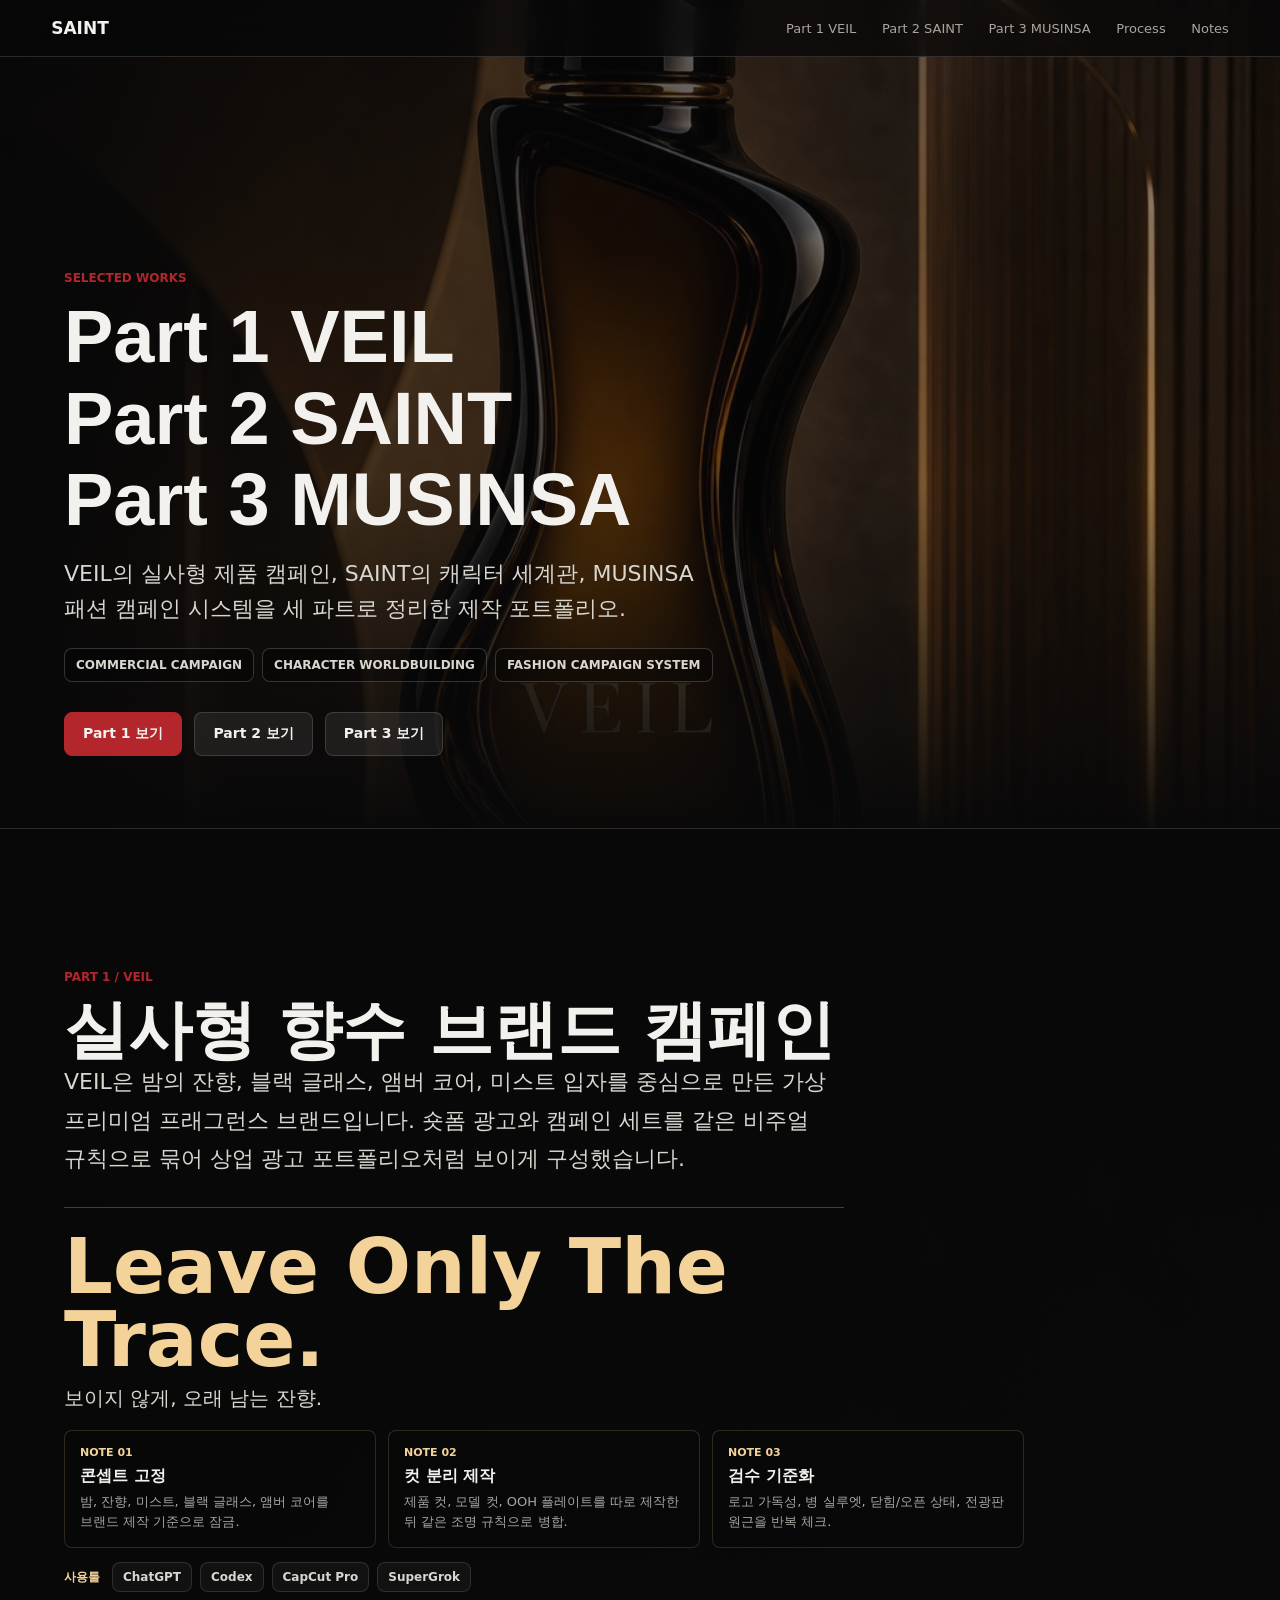
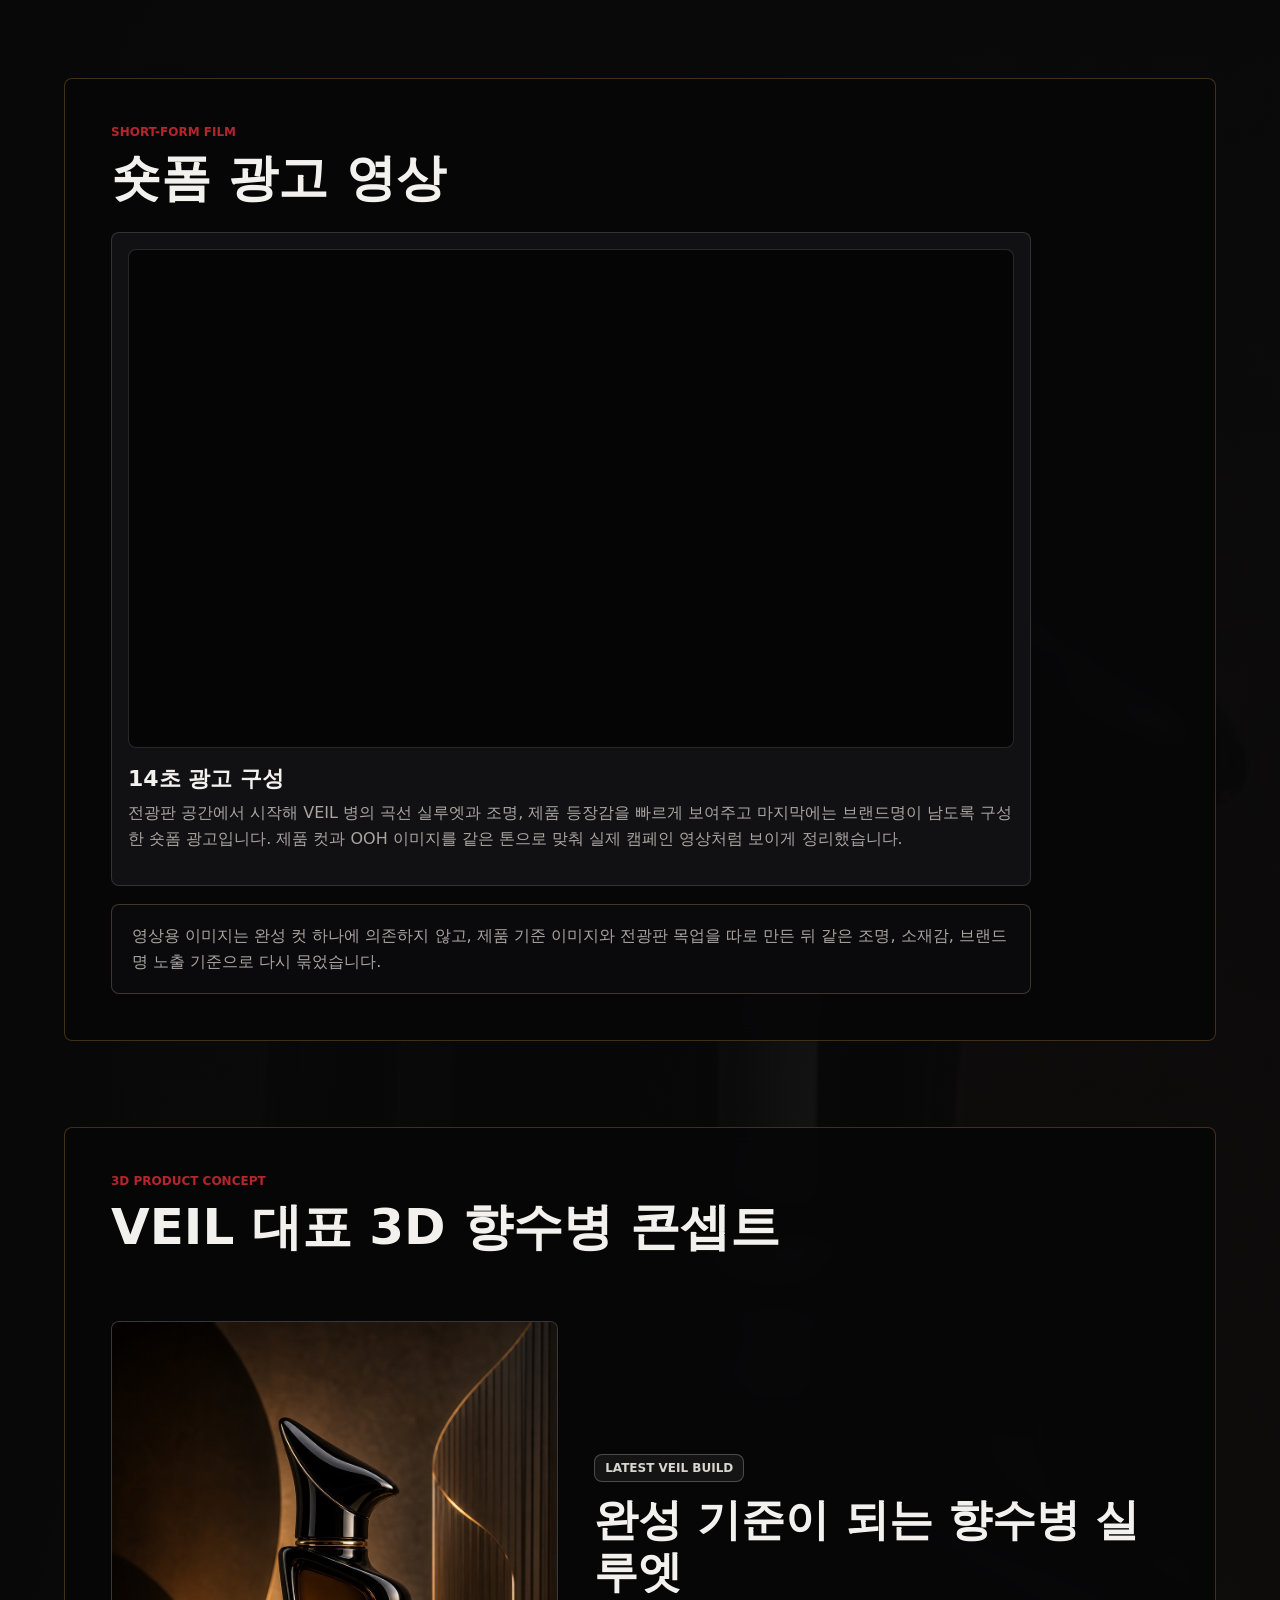
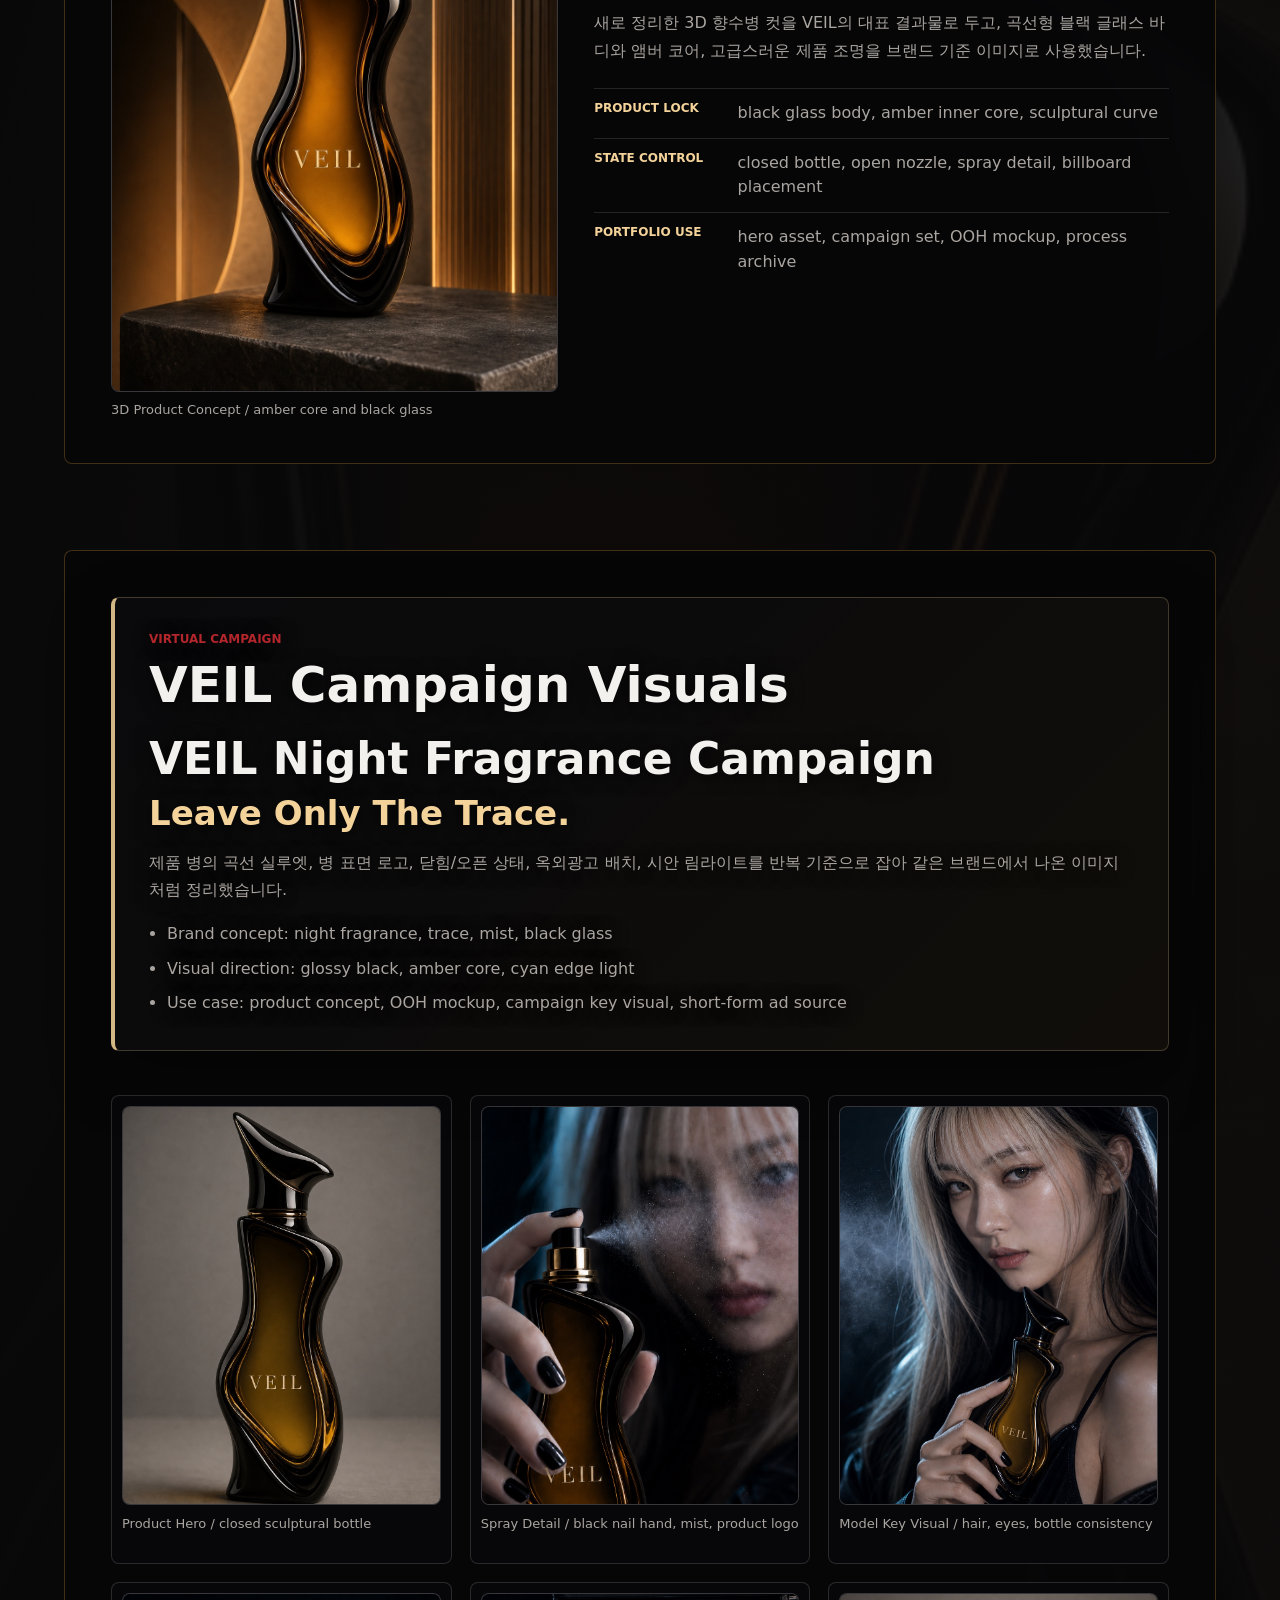
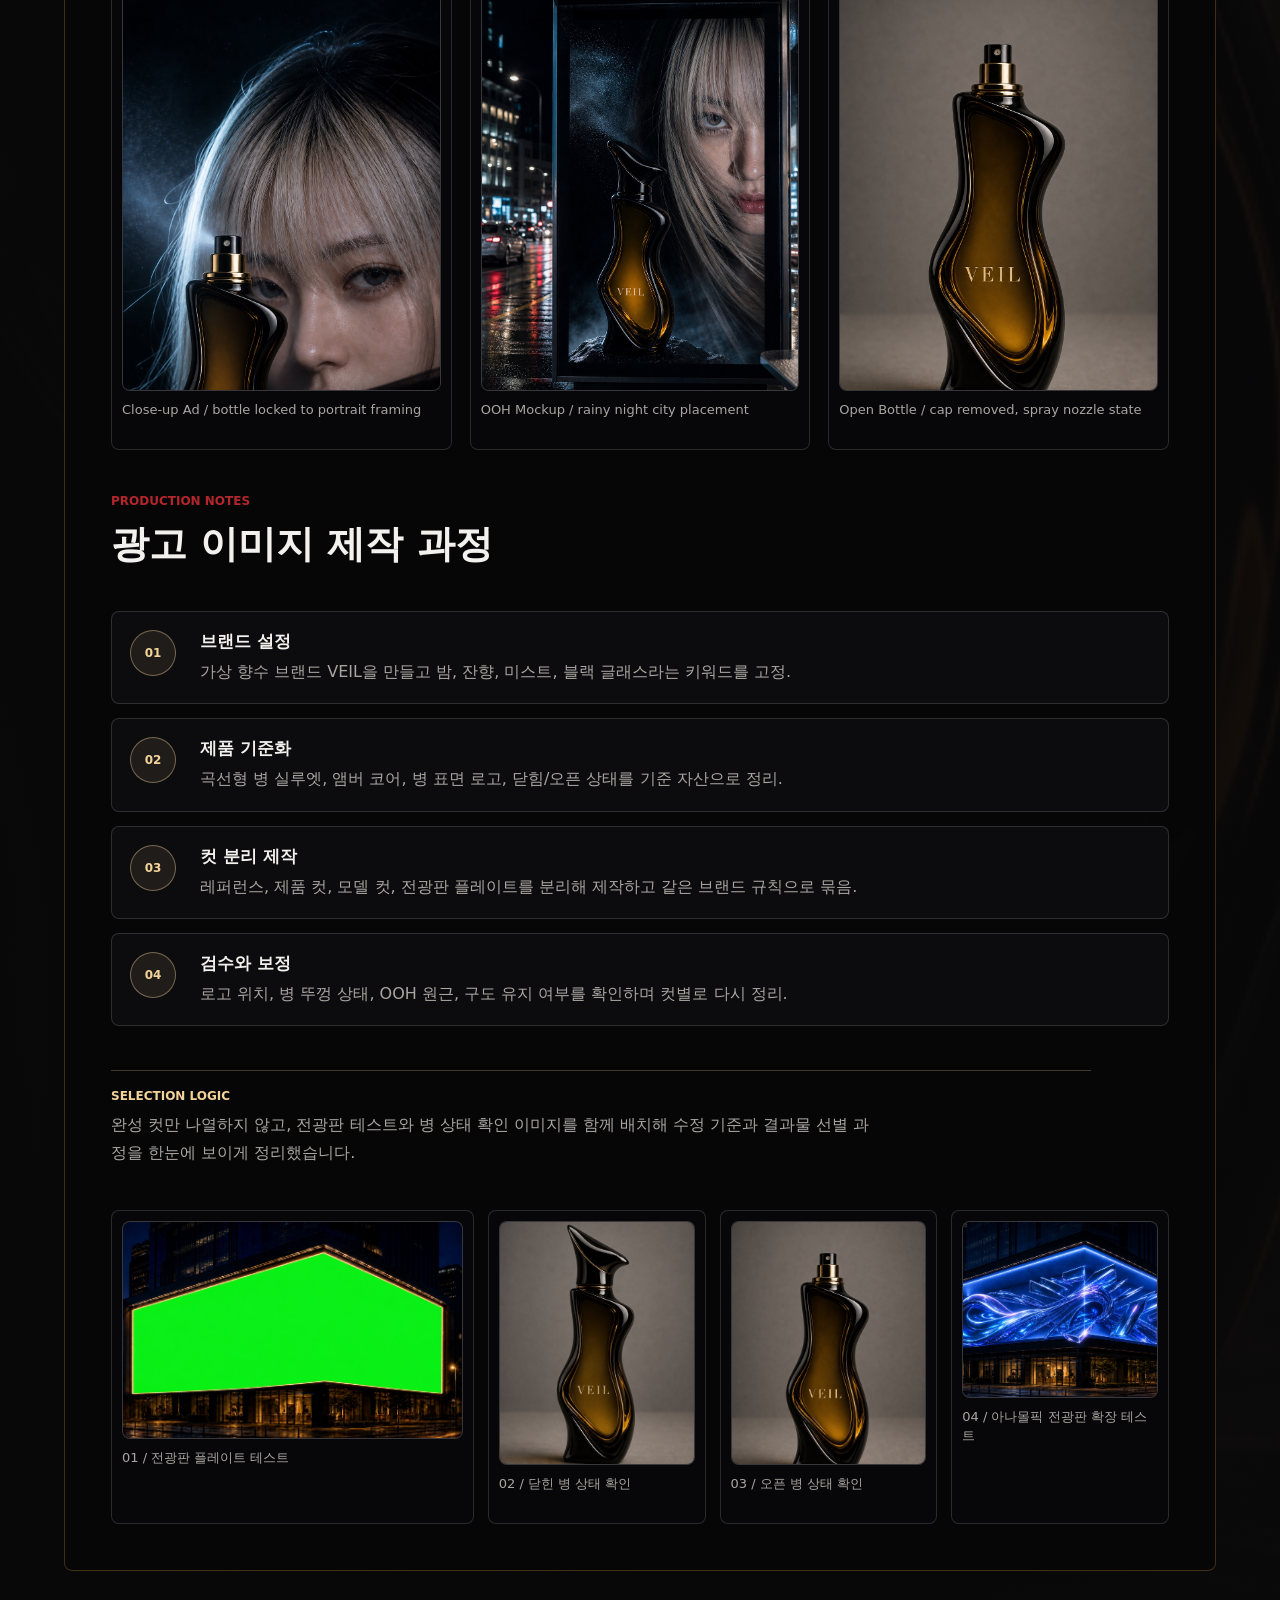
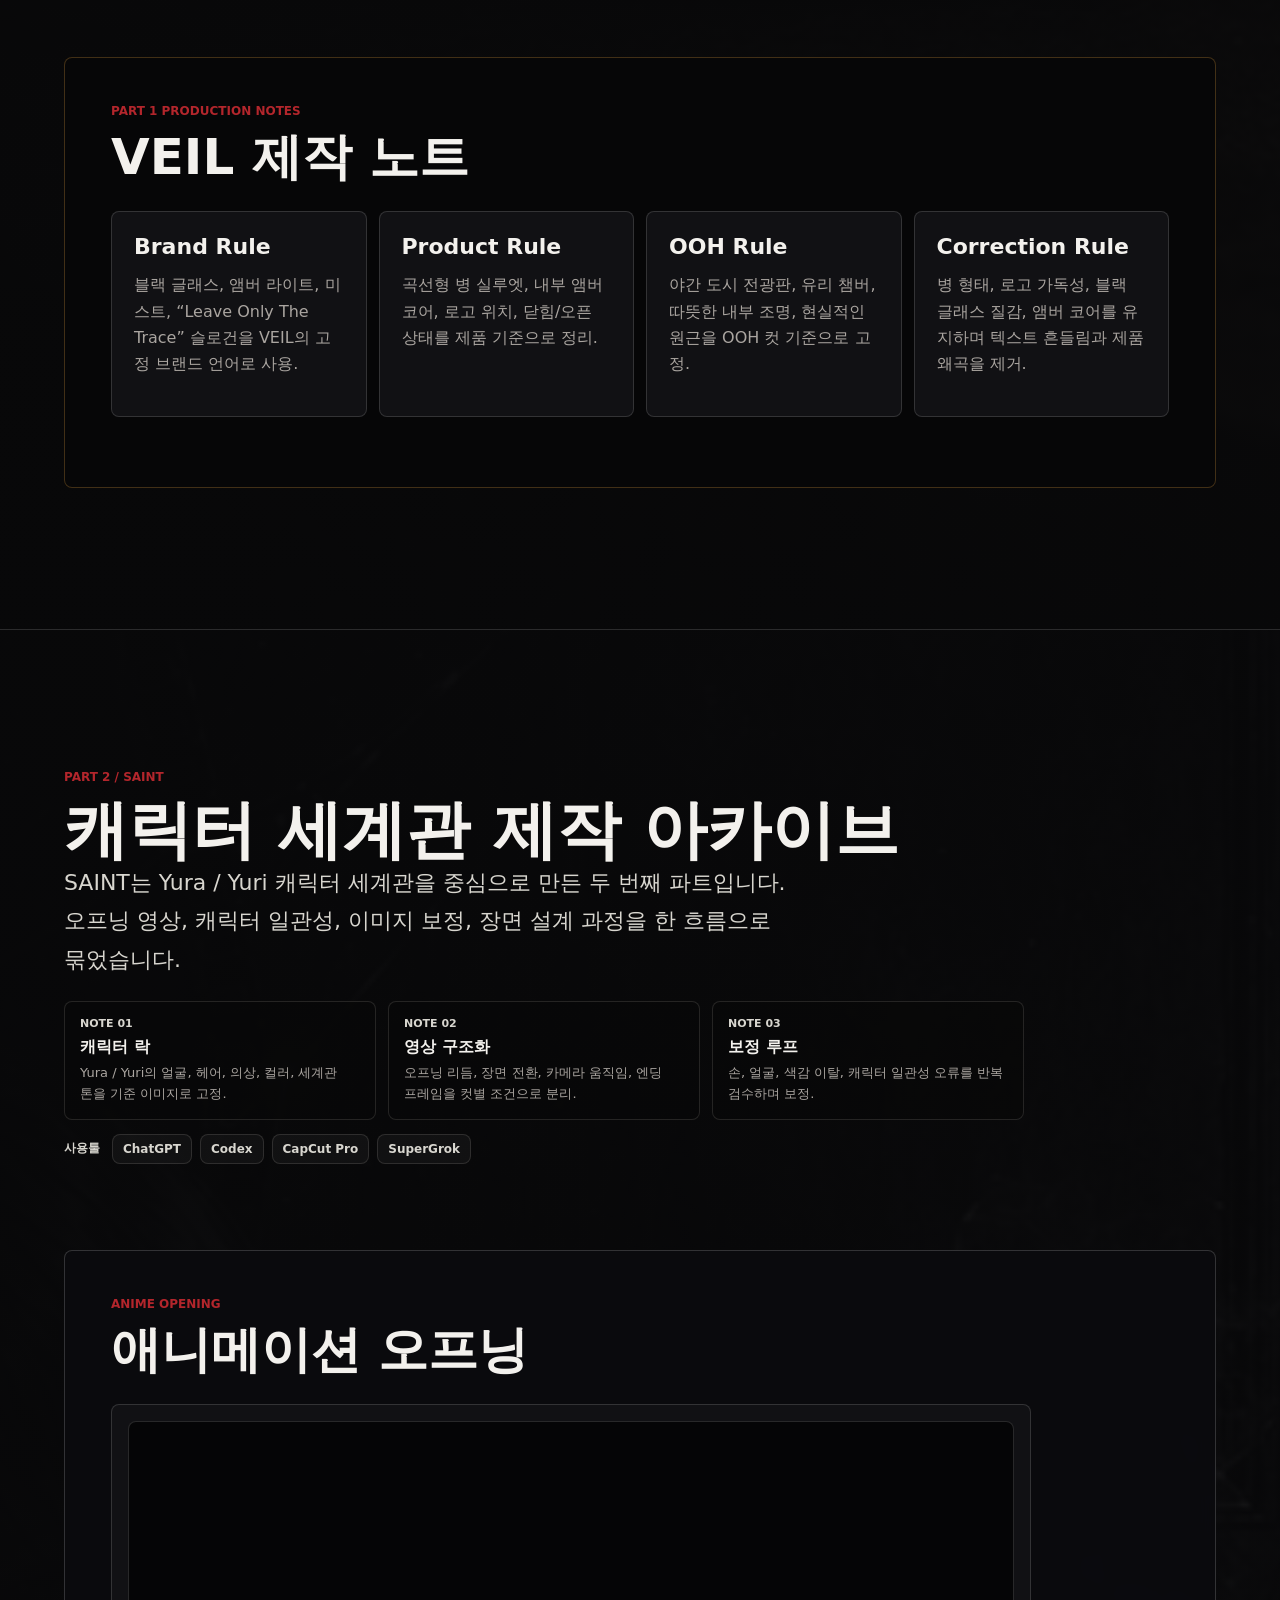
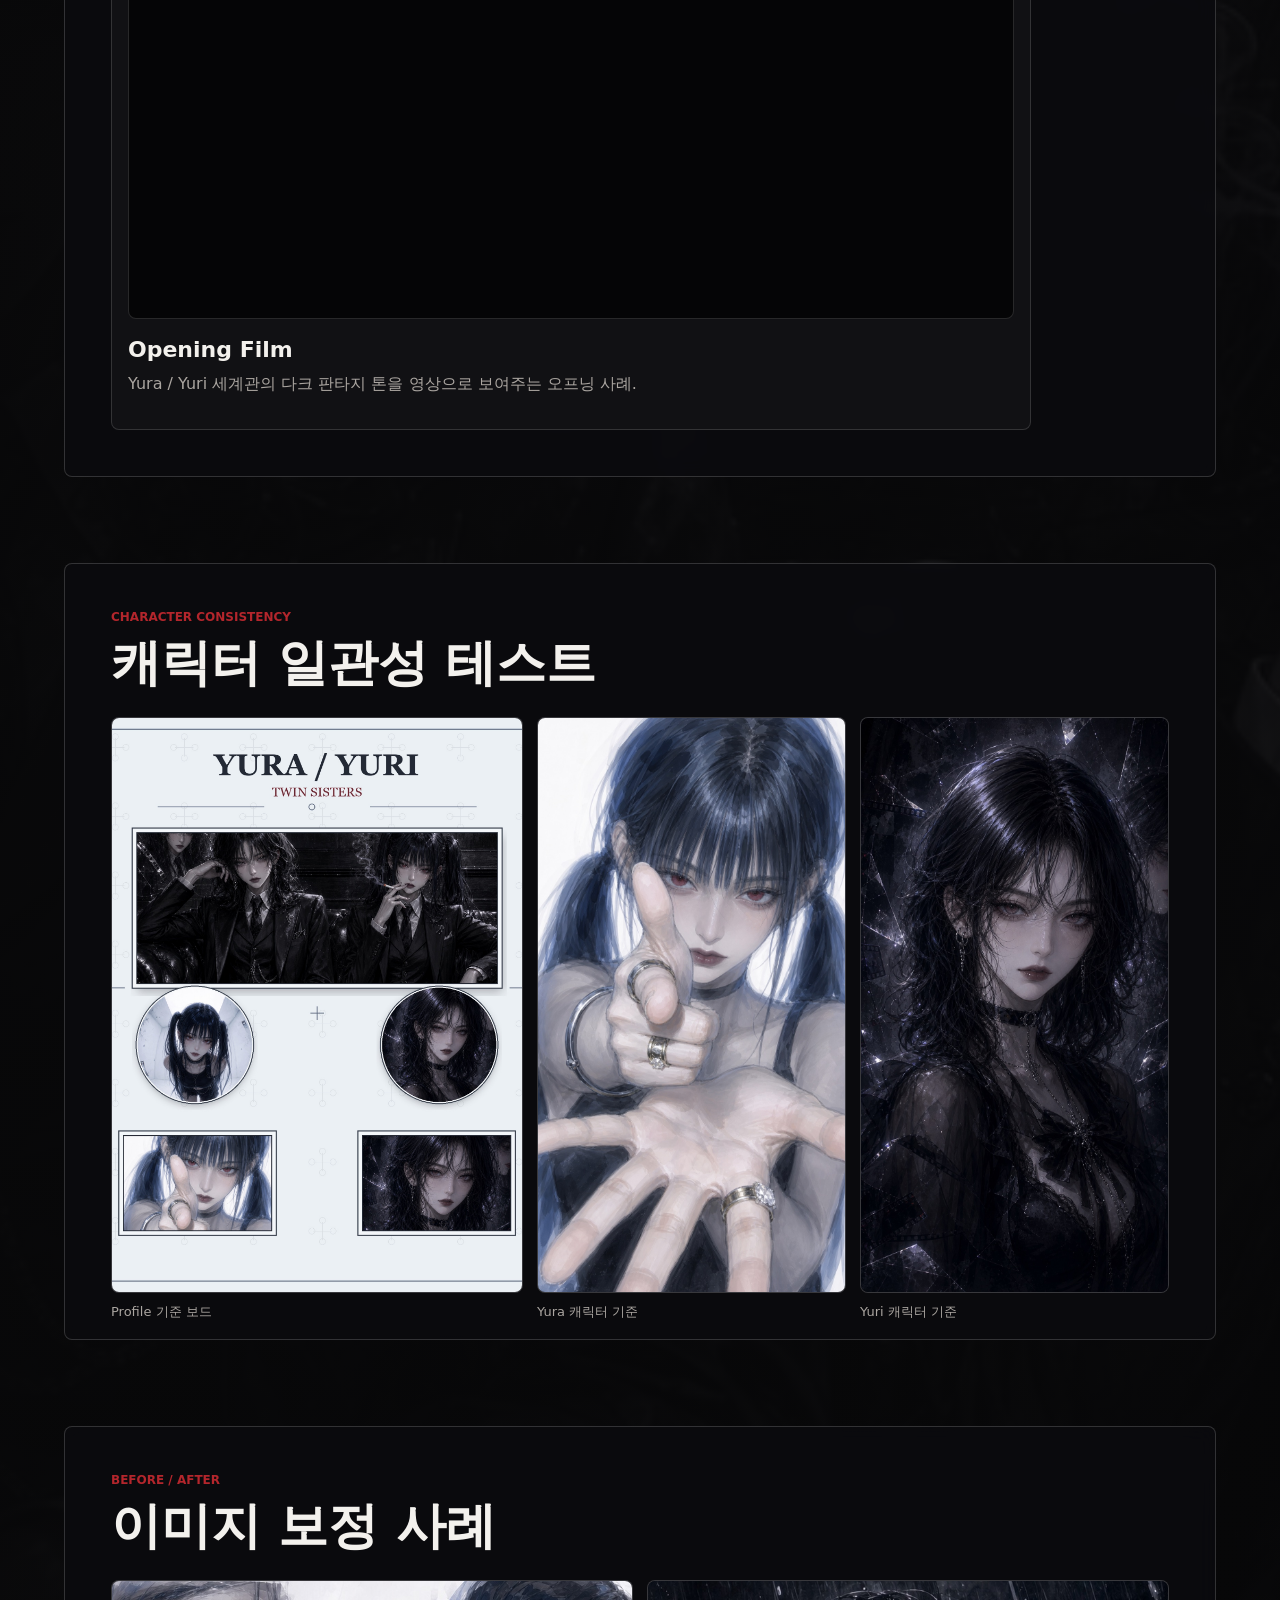
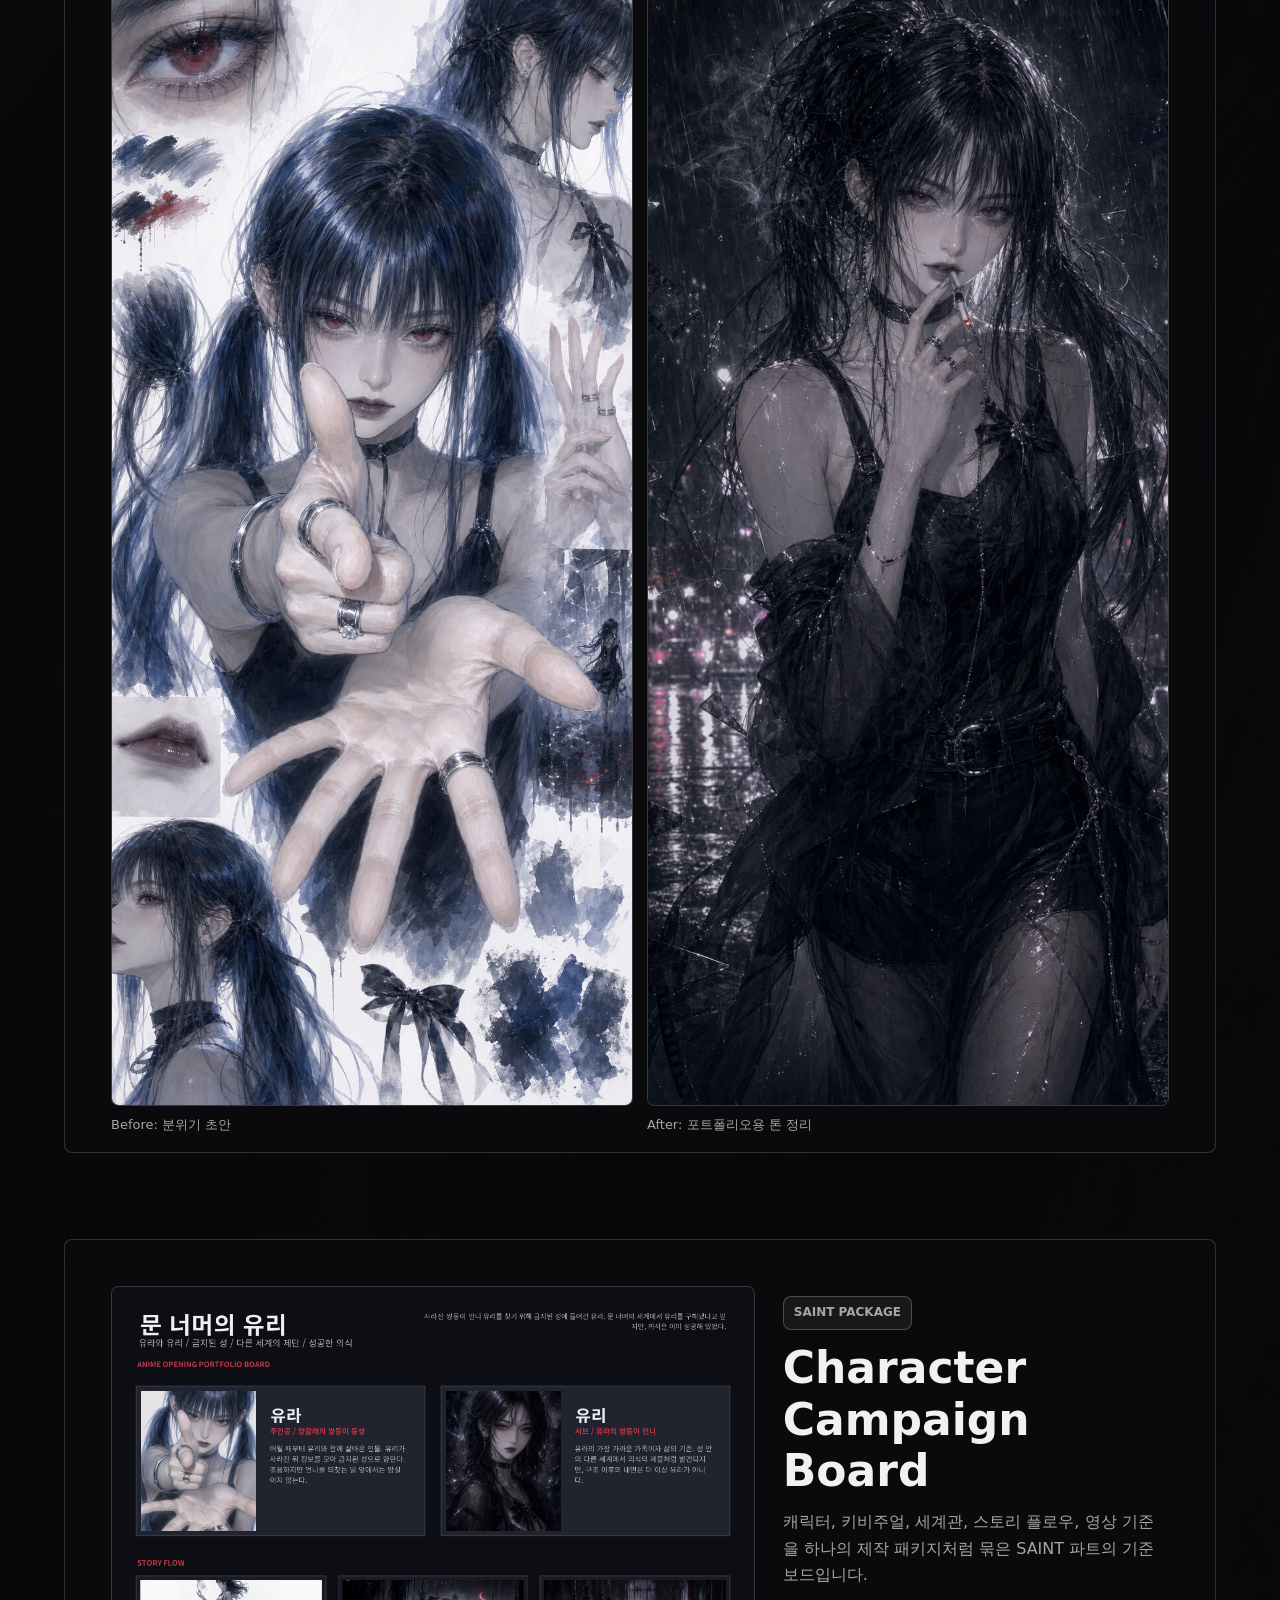
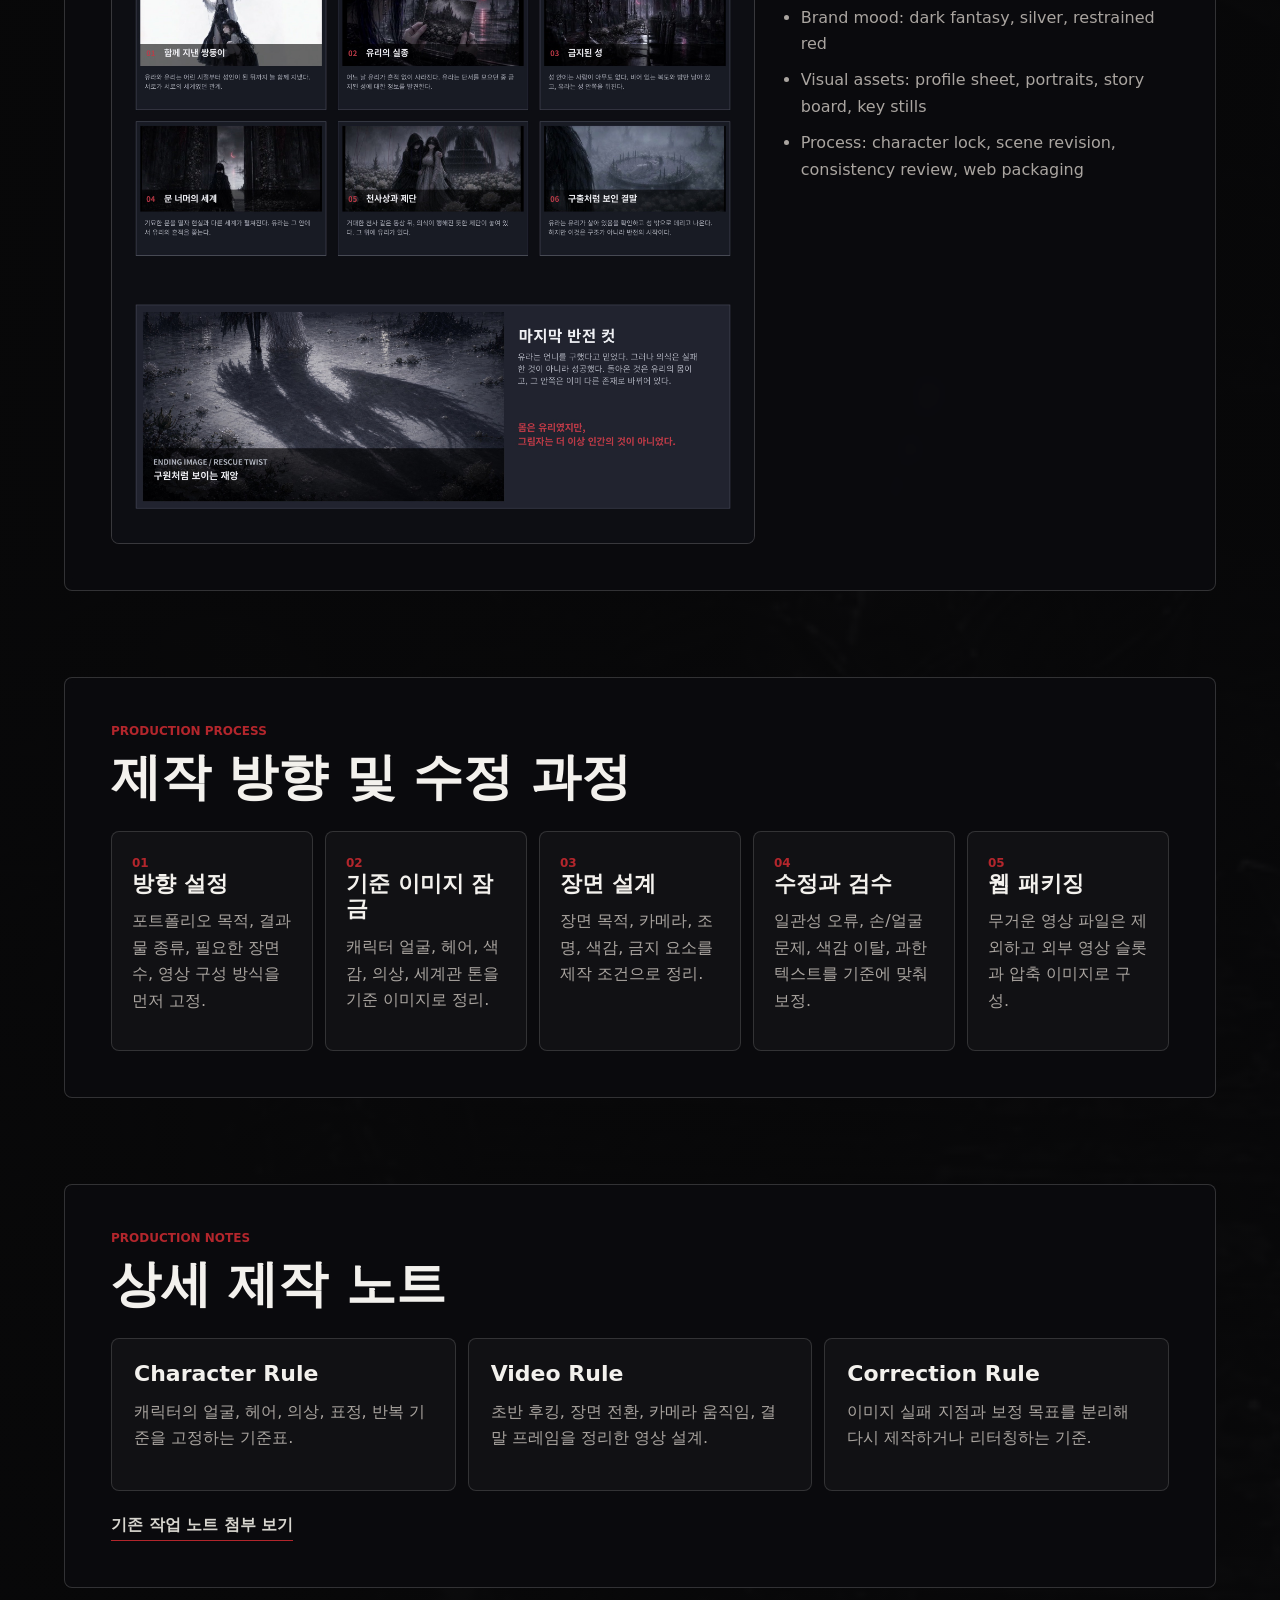
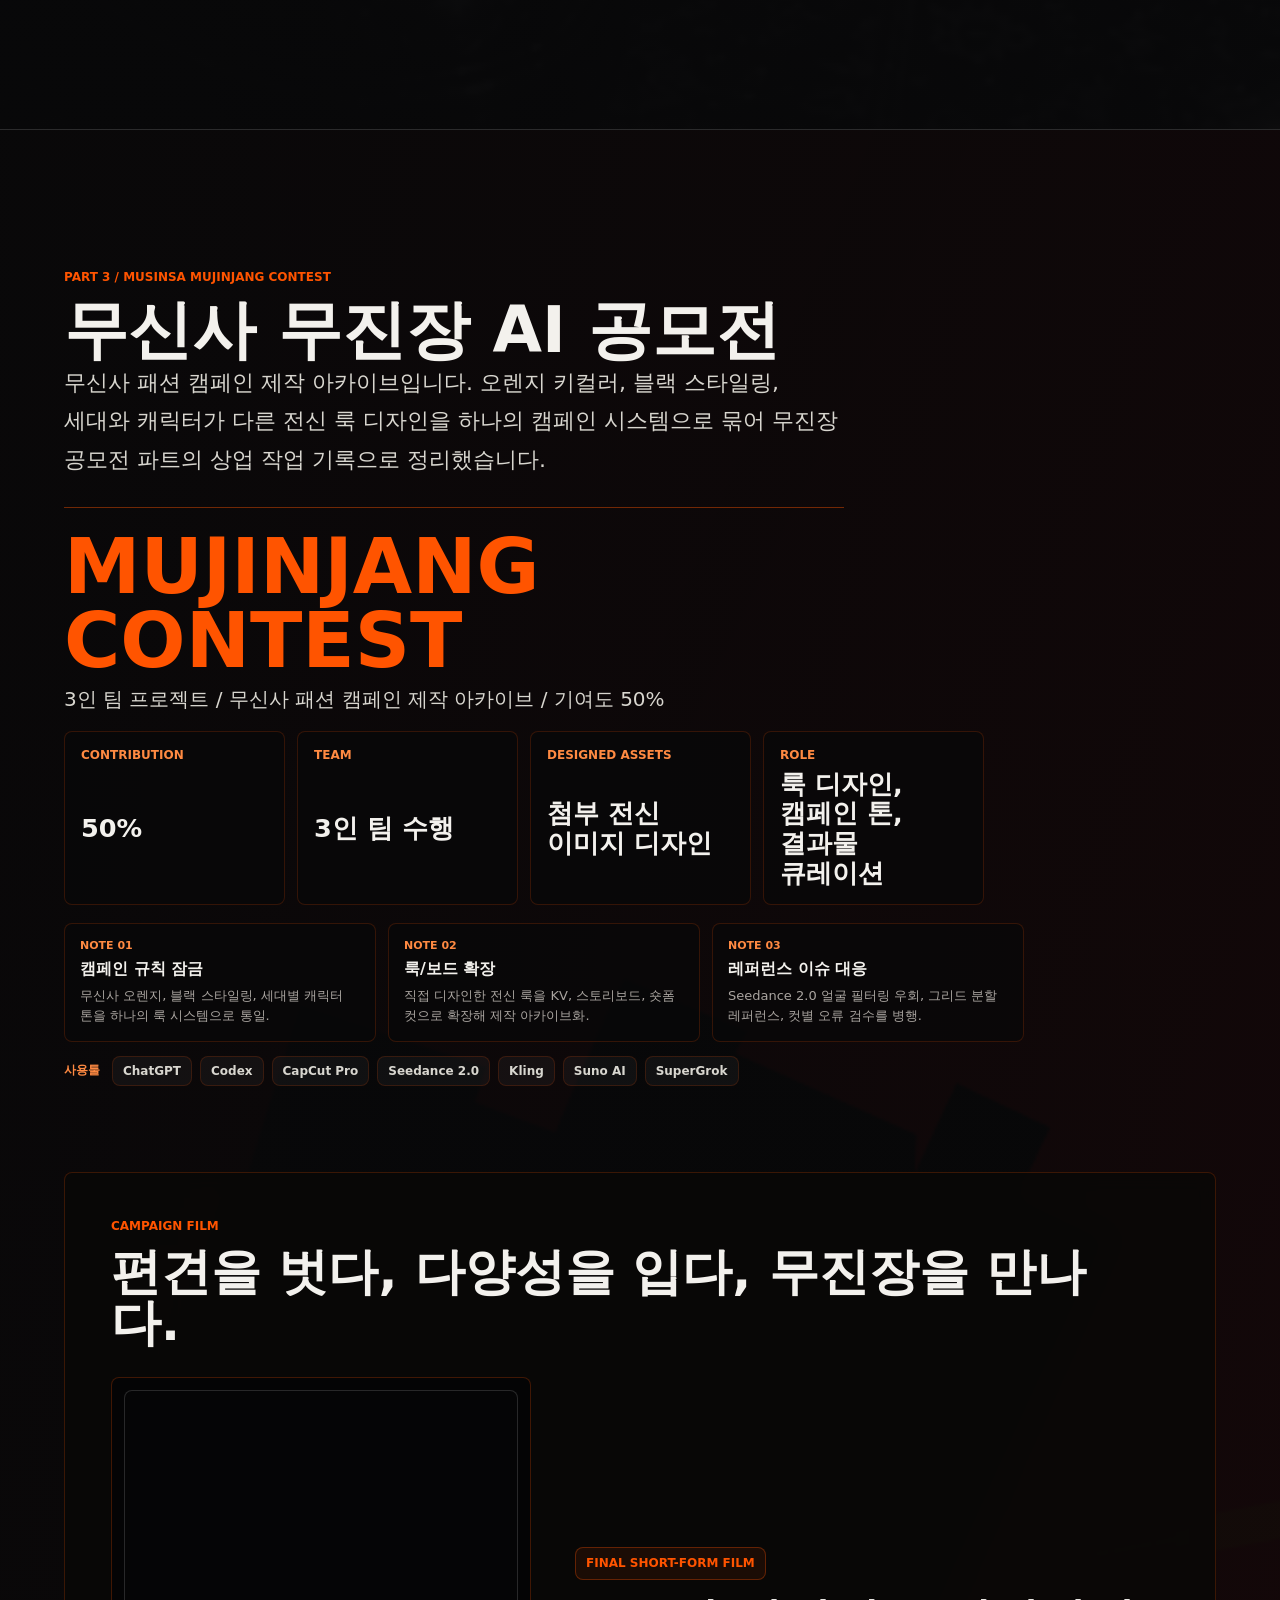
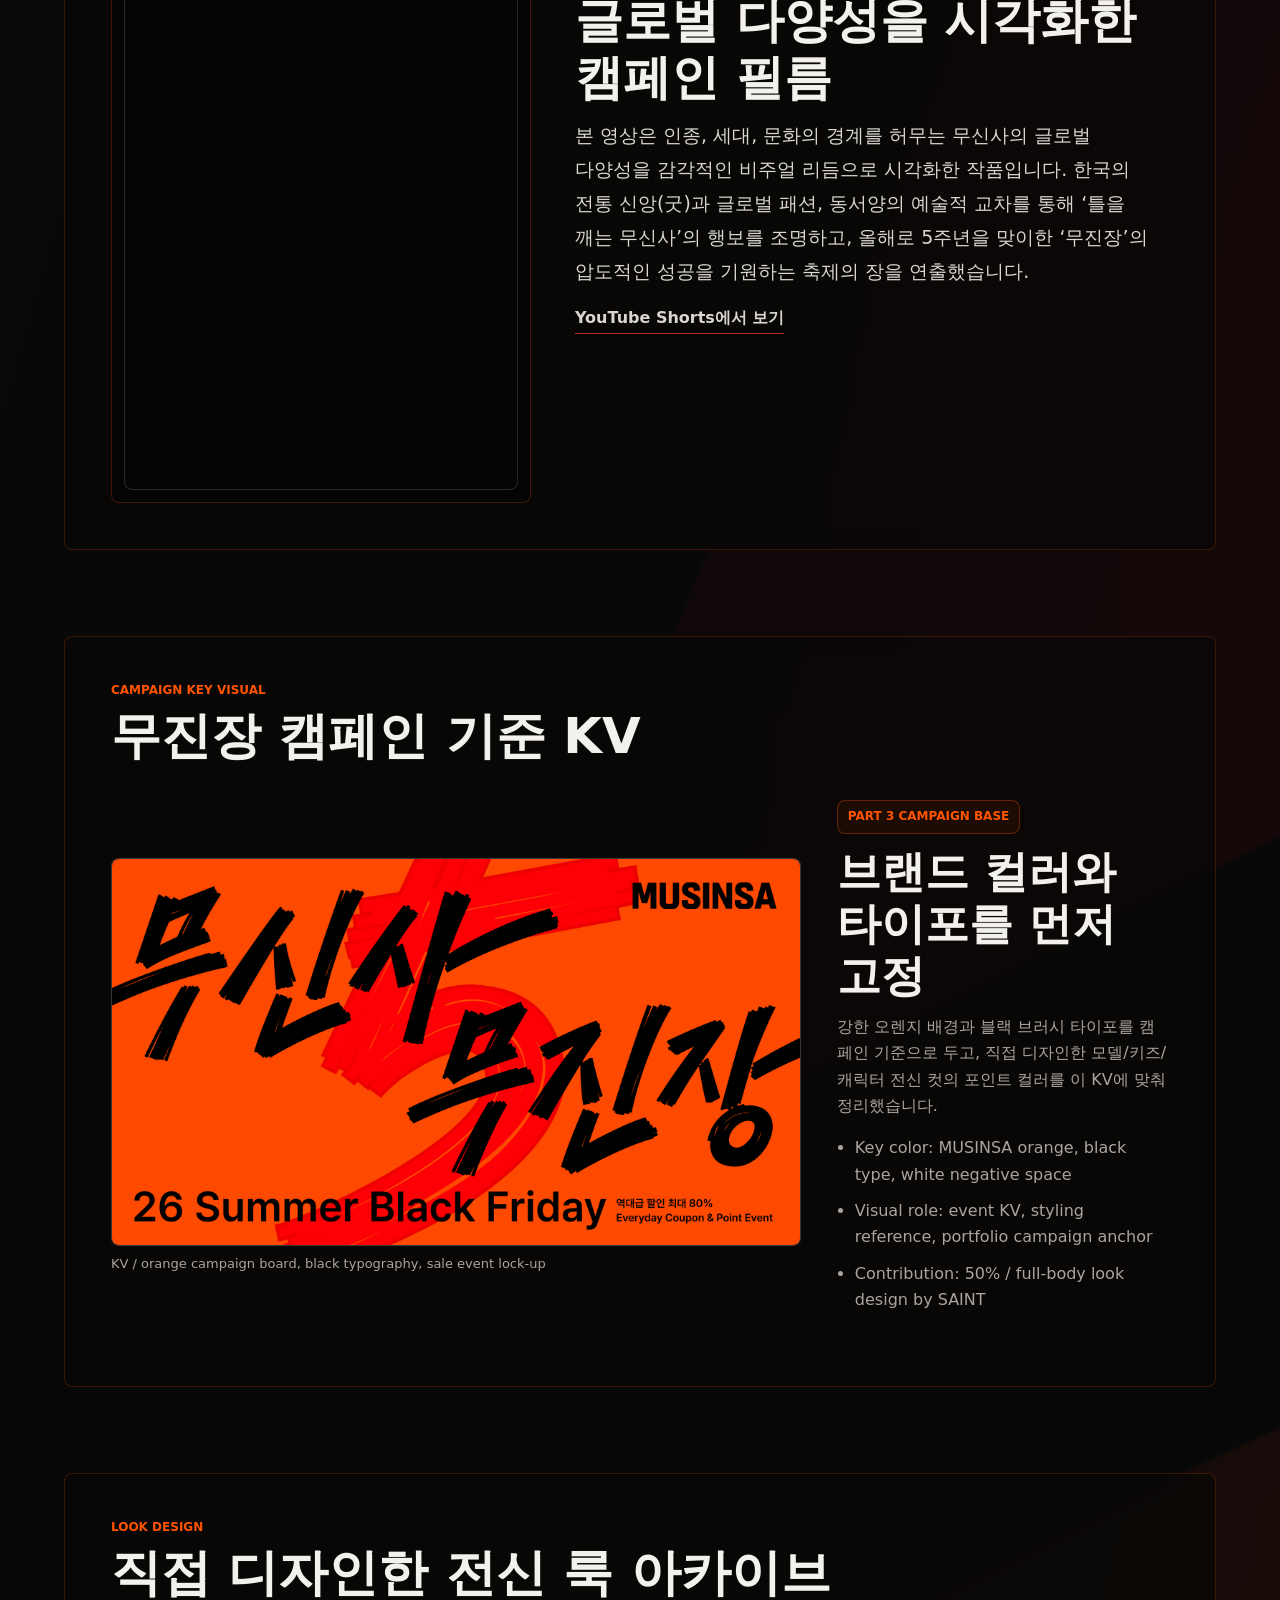
==== 광고/sites/saint-portfolio/index.html @ 233f686a "Add MUSINSA storyboard references" ====
<!doctype html>
<html lang="ko">
  <head>
    <meta charset="utf-8" />
    <meta name="viewport" content="width=device-width, initial-scale=1" />
    <title>SAINT Portfolio</title>
    <meta
      name="description"
      content="Commercial visuals, character worldbuilding, fashion campaign systems, and production notes by SAINT."
    />
    <link rel="stylesheet" href="./styles.css?v=20260607i" />
  </head>
  <body>
    <header class="topbar" aria-label="Primary">
      <a class="brand" href="#top">SAINT</a>
      <nav aria-label="Sections">
        <a href="#part-veil">Part 1 VEIL</a>
        <a href="#part-saint">Part 2 SAINT</a>
        <a href="#part-musinsa">Part 3 MUSINSA</a>
        <a href="#process">Process</a>
        <a href="#prompts">Notes</a>
      </nav>
    </header>

    <main id="top">
      <section class="hero" aria-label="SAINT portfolio hero">
        <img src="./assets/veil-3d-product-concept.jpg" alt="VEIL 3D sculptural perfume bottle hero" />
        <div class="hero__shade"></div>
        <div class="hero__content">
          <p class="eyebrow">SELECTED WORKS</p>
          <h1 class="hero__title">
            <span>Part 1 VEIL</span>
            <span>Part 2 SAINT</span>
            <span>Part 3 MUSINSA</span>
          </h1>
          <p class="hero__copy">
            VEIL의 실사형 제품 캠페인, SAINT의 캐릭터 세계관, MUSINSA 패션 캠페인 시스템을
            세 파트로 정리한 제작 포트폴리오.
          </p>
          <div class="hero__meta" aria-label="Portfolio categories">
            <span>Commercial Campaign</span>
            <span>Character Worldbuilding</span>
            <span>Fashion Campaign System</span>
          </div>
          <div class="hero__actions" aria-label="Hero actions">
            <a class="button button--primary" href="#part-veil">Part 1 보기</a>
            <a class="button" href="#part-saint">Part 2 보기</a>
            <a class="button" href="#part-musinsa">Part 3 보기</a>
          </div>
        </div>
      </section>

      <section id="part-veil" class="portfolio-part portfolio-part--veil" aria-label="Part 1 VEIL">
        <div class="part-shell">
          <header class="part-header">
            <p class="eyebrow">Part 1 / VEIL</p>
            <h2>실사형 향수 브랜드 캠페인</h2>
            <p>
              VEIL은 밤의 잔향, 블랙 글래스, 앰버 코어, 미스트 입자를 중심으로 만든 가상
              프리미엄 프래그런스 브랜드입니다. 숏폼 광고와 캠페인 세트를 같은 비주얼 규칙으로
              묶어 상업 광고 포트폴리오처럼 보이게 구성했습니다.
            </p>
            <div class="brand-slogan" aria-label="VEIL brand slogan">
              <strong>Leave Only The Trace.</strong>
              <span>보이지 않게, 오래 남는 잔향.</span>
            </div>
            <div class="harness-summary" aria-label="VEIL harnessing summary">
              <article>
                <span>Note 01</span>
                <strong>콘셉트 고정</strong>
                <p>밤, 잔향, 미스트, 블랙 글래스, 앰버 코어를 브랜드 제작 기준으로 잠금.</p>
              </article>
              <article>
                <span>Note 02</span>
                <strong>컷 분리 제작</strong>
                <p>제품 컷, 모델 컷, OOH 플레이트를 따로 제작한 뒤 같은 조명 규칙으로 병합.</p>
              </article>
              <article>
                <span>Note 03</span>
                <strong>검수 기준화</strong>
                <p>로고 가독성, 병 실루엣, 닫힘/오픈 상태, 전광판 원근을 반복 체크.</p>
              </article>
            </div>
            <div class="tool-stack" aria-label="VEIL used tools">
              <span class="tool-stack__label">사용툴</span>
              <div class="tool-stack__chips">
                <span>ChatGPT</span>
                <span>Codex</span>
                <span>CapCut Pro</span>
                <span>SuperGrok</span>
              </div>
            </div>
          </header>

          <section id="short-ad" class="part-block" aria-label="VEIL short-form ad">
            <div class="section__heading">
              <p class="eyebrow">Short-form Film</p>
              <h2>숏폼 광고 영상</h2>
            </div>
            <div class="video-grid video-grid--single">
              <article class="embed-panel">
                <div class="embed-frame" data-embed-key="shortAd">
                  <div class="embed-empty">
                    <span>01</span>
                    <strong>VEIL Short-form Film</strong>
                    <p>14초 분량의 VEIL 숏폼 광고 영상을 삽입하는 영역입니다.</p>
                  </div>
                </div>
                <h3>14초 광고 구성</h3>
                <p>
                  전광판 공간에서 시작해 VEIL 병의 곡선 실루엣과 조명, 제품 등장감을 빠르게 보여주고
                  마지막에는 브랜드명이 남도록 구성한 숏폼 광고입니다. 제품 컷과 OOH 이미지를 같은
                  톤으로 맞춰 실제 캠페인 영상처럼 보이게 정리했습니다.
                </p>
              </article>
            </div>
            <div class="ad-summary" aria-label="VEIL ad production summary">
              <p>
                영상용 이미지는 완성 컷 하나에 의존하지 않고, 제품 기준 이미지와 전광판 목업을
                따로 만든 뒤 같은 조명, 소재감, 브랜드명 노출 기준으로 다시 묶었습니다.
              </p>
            </div>
          </section>

          <section id="veil-ooh" class="part-block showcase-block" aria-label="VEIL anamorphic OOH and product concept">
            <div class="section__heading">
              <p class="eyebrow">3D Product Concept</p>
              <h2>VEIL 대표 3D 향수병 콘셉트</h2>
            </div>
            <div class="showcase-feature">
              <figure class="showcase-feature__media">
                <img src="./assets/veil-3d-product-concept.jpg" alt="VEIL 3D sculptural product concept" />
                <figcaption>3D Product Concept / amber core and black glass</figcaption>
              </figure>
              <div class="showcase-feature__copy">
                <p class="campaign-kicker">Latest VEIL Build</p>
                <h3>완성 기준이 되는 향수병 실루엣</h3>
                <p>
                  새로 정리한 3D 향수병 컷을 VEIL의 대표 결과물로 두고, 곡선형 블랙 글래스 바디와
                  앰버 코어, 고급스러운 제품 조명을 브랜드 기준 이미지로 사용했습니다.
                </p>
                <dl class="feature-specs" aria-label="VEIL production checkpoints">
                  <div>
                    <dt>Product Lock</dt>
                    <dd>black glass body, amber inner core, sculptural curve</dd>
                  </div>
                  <div>
                    <dt>State Control</dt>
                    <dd>closed bottle, open nozzle, spray detail, billboard placement</dd>
                  </div>
                  <div>
                    <dt>Portfolio Use</dt>
                    <dd>hero asset, campaign set, OOH mockup, process archive</dd>
                  </div>
                </dl>
              </div>
            </div>
          </section>

          <section id="campaign" class="part-block campaign-block" aria-label="VEIL virtual brand campaign set">
            <div class="campaign-copy">
              <div class="section__heading">
                <p class="eyebrow">Virtual Campaign</p>
                <h2>VEIL Campaign Visuals</h2>
              </div>
              <div class="campaign-intro">
                <h3>VEIL Night Fragrance Campaign</h3>
                <p class="campaign-slogan">Leave Only The Trace.</p>
                <p>
                  제품 병의 곡선 실루엣, 병 표면 로고, 닫힘/오픈 상태, 옥외광고 배치, 시안
                  림라이트를 반복 기준으로 잡아 같은 브랜드에서 나온 이미지처럼 정리했습니다.
                </p>
                <ul>
                  <li>Brand concept: night fragrance, trace, mist, black glass</li>
                  <li>Visual direction: glossy black, amber core, cyan edge light</li>
                  <li>Use case: product concept, OOH mockup, campaign key visual, short-form ad source</li>
                </ul>
              </div>
            </div>
            <div class="campaign-gallery campaign-gallery--veil">
              <figure>
                <img src="./assets/veil-product.jpg" alt="VEIL closed sculptural perfume bottle" />
                <figcaption>Product Hero / closed sculptural bottle</figcaption>
              </figure>
              <figure>
                <img src="./assets/veil-spray.jpg" alt="VEIL fragrance mist spray campaign visual" />
                <figcaption>Spray Detail / black nail hand, mist, product logo</figcaption>
              </figure>
              <figure>
                <img src="./assets/veil-model.jpg" alt="VEIL model key visual with bottle" />
                <figcaption>Model Key Visual / hair, eyes, bottle consistency</figcaption>
              </figure>
              <figure>
                <img src="./assets/veil-closeup.jpg" alt="VEIL close-up campaign visual with bottle" />
                <figcaption>Close-up Ad / bottle locked to portrait framing</figcaption>
              </figure>
              <figure>
                <img src="./assets/veil-billboard.jpg" alt="VEIL city billboard campaign mockup" />
                <figcaption>OOH Mockup / rainy night city placement</figcaption>
              </figure>
              <figure>
                <img src="./assets/veil-open-bottle.jpg" alt="VEIL open spray bottle product shot" />
                <figcaption>Open Bottle / cap removed, spray nozzle state</figcaption>
              </figure>
            </div>
            <div class="campaign-process-heading">
              <p class="eyebrow">Production Notes</p>
              <h3>광고 이미지 제작 과정</h3>
            </div>
            <div class="campaign-process">
              <article>
                <span>01</span>
                <h4>브랜드 설정</h4>
                <p>가상 향수 브랜드 VEIL을 만들고 밤, 잔향, 미스트, 블랙 글래스라는 키워드를 고정.</p>
              </article>
              <article>
                <span>02</span>
                <h4>제품 기준화</h4>
                <p>곡선형 병 실루엣, 앰버 코어, 병 표면 로고, 닫힘/오픈 상태를 기준 자산으로 정리.</p>
              </article>
              <article>
                <span>03</span>
                <h4>컷 분리 제작</h4>
                <p>레퍼런스, 제품 컷, 모델 컷, 전광판 플레이트를 분리해 제작하고 같은 브랜드 규칙으로 묶음.</p>
              </article>
              <article>
                <span>04</span>
                <h4>검수와 보정</h4>
                <p>로고 위치, 병 뚜껑 상태, OOH 원근, 구도 유지 여부를 확인하며 컷별로 다시 정리.</p>
              </article>
            </div>
            <div class="process-note">
              <strong>Selection Logic</strong>
              <p>
                완성 컷만 나열하지 않고, 전광판 테스트와 병 상태 확인 이미지를 함께 배치해
                수정 기준과 결과물 선별 과정을 한눈에 보이게 정리했습니다.
              </p>
            </div>
            <div class="process-gallery" aria-label="VEIL process image gallery">
              <figure>
                <img src="./assets/veil-billboard-chroma.jpg" alt="VEIL green screen billboard placement draft" />
                <figcaption>01 / 전광판 플레이트 테스트</figcaption>
              </figure>
              <figure>
                <img src="./assets/veil-bottle-closed-latest.jpg" alt="VEIL closed perfume bottle product state" />
                <figcaption>02 / 닫힌 병 상태 확인</figcaption>
              </figure>
              <figure>
                <img src="./assets/veil-bottle-open-latest.jpg" alt="VEIL open perfume bottle product state" />
                <figcaption>03 / 오픈 병 상태 확인</figcaption>
              </figure>
              <figure>
                <img src="./assets/veil-anamorphic-ooh-blue.jpg" alt="VEIL blue anamorphic outdoor billboard visual" />
                <figcaption>04 / 아나몰픽 전광판 확장 테스트</figcaption>
              </figure>
            </div>
          </section>

          <section id="veil-prompts" class="part-block" aria-label="VEIL production notes">
            <div class="section__heading">
              <p class="eyebrow">Part 1 Production Notes</p>
              <h2>VEIL 제작 노트</h2>
            </div>
            <div class="prompt-grid prompt-grid--veil">
              <article>
                <h3>Brand Rule</h3>
                <p>
                  블랙 글래스, 앰버 라이트, 미스트, “Leave Only The Trace” 슬로건을 VEIL의
                  고정 브랜드 언어로 사용.
                </p>
              </article>
              <article>
                <h3>Product Rule</h3>
                <p>
                  곡선형 병 실루엣, 내부 앰버 코어, 로고 위치, 닫힘/오픈 상태를 제품 기준으로 정리.
                </p>
              </article>
              <article>
                <h3>OOH Rule</h3>
                <p>
                  야간 도시 전광판, 유리 챔버, 따뜻한 내부 조명, 현실적인 원근을 OOH 컷 기준으로 고정.
                </p>
              </article>
              <article>
                <h3>Correction Rule</h3>
                <p>
                  병 형태, 로고 가독성, 블랙 글래스 질감, 앰버 코어를 유지하며 텍스트 흔들림과 제품 왜곡을 제거.
                </p>
              </article>
            </div>
          </section>
        </div>
      </section>

      <section id="part-saint" class="portfolio-part portfolio-part--saint" aria-label="Part 2 SAINT">
        <div class="part-shell">
          <header class="part-header">
            <p class="eyebrow">Part 2 / SAINT</p>
            <h2>캐릭터 세계관 제작 아카이브</h2>
            <p>
              SAINT는 Yura / Yuri 캐릭터 세계관을 중심으로 만든 두 번째 파트입니다. 오프닝 영상,
              캐릭터 일관성, 이미지 보정, 장면 설계 과정을 한 흐름으로 묶었습니다.
            </p>
            <div class="harness-summary" aria-label="SAINT harnessing summary">
              <article>
                <span>Note 01</span>
                <strong>캐릭터 락</strong>
                <p>Yura / Yuri의 얼굴, 헤어, 의상, 컬러, 세계관 톤을 기준 이미지로 고정.</p>
              </article>
              <article>
                <span>Note 02</span>
                <strong>영상 구조화</strong>
                <p>오프닝 리듬, 장면 전환, 카메라 움직임, 엔딩 프레임을 컷별 조건으로 분리.</p>
              </article>
              <article>
                <span>Note 03</span>
                <strong>보정 루프</strong>
                <p>손, 얼굴, 색감 이탈, 캐릭터 일관성 오류를 반복 검수하며 보정.</p>
              </article>
            </div>
            <div class="tool-stack" aria-label="SAINT used tools">
              <span class="tool-stack__label">사용툴</span>
              <div class="tool-stack__chips">
                <span>ChatGPT</span>
                <span>Codex</span>
                <span>CapCut Pro</span>
                <span>SuperGrok</span>
              </div>
            </div>
          </header>

          <section id="opening" class="part-block" aria-label="SAINT anime opening">
            <div class="section__heading">
              <p class="eyebrow">Anime Opening</p>
              <h2>애니메이션 오프닝</h2>
            </div>
            <div class="video-grid video-grid--single">
              <article class="embed-panel">
                <div class="embed-frame" data-embed-key="animeOpening">
                  <div class="embed-empty">
                    <span>02</span>
                    <strong>SAINT Opening Film</strong>
                    <p>캐릭터, 세계관, 리듬, 장면 전환을 하나의 오프닝 패키지로 구성.</p>
                  </div>
                </div>
                <h3>Opening Film</h3>
                <p>Yura / Yuri 세계관의 다크 판타지 톤을 영상으로 보여주는 오프닝 사례.</p>
              </article>
            </div>
          </section>

          <section id="consistency" class="part-block" aria-label="Character consistency test">
            <div class="section__heading">
              <p class="eyebrow">Character Consistency</p>
              <h2>캐릭터 일관성 테스트</h2>
            </div>
            <div class="image-strip">
              <figure>
                <img src="./assets/profile-sheet.jpg" alt="Yura and Yuri profile sheet" />
                <figcaption>Profile 기준 보드</figcaption>
              </figure>
              <figure>
                <img src="./assets/yura-main.jpg" alt="Yura portrait consistency result" />
                <figcaption>Yura 캐릭터 기준</figcaption>
              </figure>
              <figure>
                <img src="./assets/yuri-main.jpg" alt="Yuri portrait consistency result" />
                <figcaption>Yuri 캐릭터 기준</figcaption>
              </figure>
            </div>
          </section>

          <section class="part-block" aria-label="Before and after correction">
            <div class="section__heading">
              <p class="eyebrow">Before / After</p>
              <h2>이미지 보정 사례</h2>
            </div>
            <div class="before-after">
              <figure>
                <img src="./assets/generated-01.jpg" alt="Image draft before correction" />
                <figcaption>Before: 분위기 초안</figcaption>
              </figure>
              <figure>
                <img src="./assets/smoke-01.jpg" alt="Image after correction" />
                <figcaption>After: 포트폴리오용 톤 정리</figcaption>
              </figure>
            </div>
          </section>

          <section class="part-block saint-board" aria-label="SAINT character campaign board">
            <div class="campaign-layout">
              <figure>
                <img src="./assets/portfolio-board.jpg" alt="SAINT full campaign portfolio board" />
              </figure>
              <div class="campaign-notes">
                <p class="campaign-kicker">SAINT Package</p>
                <h3>Character Campaign Board</h3>
                <p>
                  캐릭터, 키비주얼, 세계관, 스토리 플로우, 영상 기준을 하나의 제작
                  패키지처럼 묶은 SAINT 파트의 기준 보드입니다.
                </p>
                <ul>
                  <li>Brand mood: dark fantasy, silver, restrained red</li>
                  <li>Visual assets: profile sheet, portraits, story board, key stills</li>
                  <li>Process: character lock, scene revision, consistency review, web packaging</li>
                </ul>
              </div>
            </div>
          </section>

          <section id="process" class="part-block" aria-label="Production process">
            <div class="section__heading">
              <p class="eyebrow">Production Process</p>
              <h2>제작 방향 및 수정 과정</h2>
            </div>
            <div class="process-list">
              <article>
                <span>01</span>
                <h3>방향 설정</h3>
                <p>포트폴리오 목적, 결과물 종류, 필요한 장면 수, 영상 구성 방식을 먼저 고정.</p>
              </article>
              <article>
                <span>02</span>
                <h3>기준 이미지 잠금</h3>
                <p>캐릭터 얼굴, 헤어, 색감, 의상, 세계관 톤을 기준 이미지로 정리.</p>
              </article>
              <article>
                <span>03</span>
                <h3>장면 설계</h3>
                <p>장면 목적, 카메라, 조명, 색감, 금지 요소를 제작 조건으로 정리.</p>
              </article>
              <article>
                <span>04</span>
                <h3>수정과 검수</h3>
                <p>일관성 오류, 손/얼굴 문제, 색감 이탈, 과한 텍스트를 기준에 맞춰 보정.</p>
              </article>
              <article>
                <span>05</span>
                <h3>웹 패키징</h3>
                <p>무거운 영상 파일은 제외하고 외부 영상 슬롯과 압축 이미지로 구성.</p>
              </article>
            </div>
          </section>

          <section id="prompts" class="part-block" aria-label="Production notes">
            <div class="section__heading">
              <p class="eyebrow">Production Notes</p>
              <h2>상세 제작 노트</h2>
            </div>
            <div class="prompt-grid">
              <article>
                <h3>Character Rule</h3>
                <p>캐릭터의 얼굴, 헤어, 의상, 표정, 반복 기준을 고정하는 기준표.</p>
              </article>
              <article>
                <h3>Video Rule</h3>
                <p>초반 후킹, 장면 전환, 카메라 움직임, 결말 프레임을 정리한 영상 설계.</p>
              </article>
              <article>
                <h3>Correction Rule</h3>
                <p>이미지 실패 지점과 보정 목표를 분리해 다시 제작하거나 리터칭하는 기준.</p>
              </article>
            </div>
            <a class="text-link" href="./attachments/saint-prompt-and-tools.txt">기존 작업 노트 첨부 보기</a>
          </section>
        </div>
      </section>

      <section id="part-musinsa" class="portfolio-part portfolio-part--musinsa" aria-label="Part 3 MUSINSA">
        <div class="part-shell">
          <header class="part-header">
            <p class="eyebrow">Part 3 / MUSINSA MUJINJANG CONTEST</p>
            <h2>무신사 무진장 AI 공모전</h2>
            <p>
              무신사 패션 캠페인 제작 아카이브입니다. 오렌지 키컬러, 블랙 스타일링,
              세대와 캐릭터가 다른 전신 룩 디자인을 하나의 캠페인 시스템으로 묶어
              무진장 공모전 파트의 상업 작업 기록으로 정리했습니다.
            </p>
            <div class="brand-slogan brand-slogan--musinsa" aria-label="MUSINSA campaign slogan">
              <strong>MUJINJANG CONTEST</strong>
              <span>3인 팀 프로젝트 / 무신사 패션 캠페인 제작 아카이브 / 기여도 50%</span>
            </div>
            <div class="credit-grid credit-grid--musinsa" aria-label="MUSINSA production credit">
              <article>
                <span>Contribution</span>
                <strong>50%</strong>
              </article>
              <article>
                <span>Team</span>
                <strong>3인 팀 수행</strong>
              </article>
              <article>
                <span>Designed Assets</span>
                <strong>첨부 전신 이미지 디자인</strong>
              </article>
              <article>
                <span>Role</span>
                <strong>룩 디자인, 캠페인 톤, 결과물 큐레이션</strong>
              </article>
            </div>
            <div class="harness-summary harness-summary--musinsa" aria-label="MUSINSA harnessing summary">
              <article>
                <span>Note 01</span>
                <strong>캠페인 규칙 잠금</strong>
                <p>무신사 오렌지, 블랙 스타일링, 세대별 캐릭터 톤을 하나의 룩 시스템으로 통일.</p>
              </article>
              <article>
                <span>Note 02</span>
                <strong>룩/보드 확장</strong>
                <p>직접 디자인한 전신 룩을 KV, 스토리보드, 숏폼 컷으로 확장해 제작 아카이브화.</p>
              </article>
              <article>
                <span>Note 03</span>
                <strong>레퍼런스 이슈 대응</strong>
                <p>Seedance 2.0 얼굴 필터링 우회, 그리드 분할 레퍼런스, 컷별 오류 검수를 병행.</p>
              </article>
            </div>
            <div class="tool-stack tool-stack--musinsa" aria-label="MUSINSA used tools">
              <span class="tool-stack__label">사용툴</span>
              <div class="tool-stack__chips">
                <span>ChatGPT</span>
                <span>Codex</span>
                <span>CapCut Pro</span>
                <span>Seedance 2.0</span>
                <span>Kling</span>
                <span>Suno AI</span>
                <span>SuperGrok</span>
              </div>
            </div>
          </header>

          <section class="part-block musinsa-film-block" aria-label="MUSINSA diversity campaign film">
            <div class="section__heading">
              <p class="eyebrow">Campaign Film</p>
              <h2>편견을 벗다, 다양성을 입다, 무진장을 만나다.</h2>
            </div>
            <div class="musinsa-film-layout">
              <article class="embed-panel embed-panel--shorts">
                <div class="embed-frame embed-frame--shorts" data-embed-key="musinsaDiversityFilm">
                  <div class="embed-empty">
                    <span>03</span>
                    <strong>MUSINSA Diversity Short</strong>
                    <p>무신사 무진장 공모전 숏폼 영상 영역입니다.</p>
                  </div>
                </div>
              </article>
              <div class="campaign-notes campaign-film-copy">
                <p class="campaign-kicker">Final Short-form Film</p>
                <h3>글로벌 다양성을 시각화한 캠페인 필름</h3>
                <p>
                  본 영상은 인종, 세대, 문화의 경계를 허무는 무신사의 글로벌 다양성을
                  감각적인 비주얼 리듬으로 시각화한 작품입니다. 한국의 전통 신앙(굿)과 글로벌
                  패션, 동서양의 예술적 교차를 통해 ‘틀을 깨는 무신사’의 행보를 조명하고,
                  올해로 5주년을 맞이한 ‘무진장’의 압도적인 성공을 기원하는 축제의 장을
                  연출했습니다.
                </p>
                <a class="text-link" href="https://youtube.com/shorts/70blJ_6wh6s?si=Ltvd3IUJoMnONjbW" target="_blank" rel="noopener noreferrer">
                  YouTube Shorts에서 보기
                </a>
              </div>
            </div>
          </section>

          <section class="part-block musinsa-kv-block" aria-label="MUSINSA key visual">
            <div class="section__heading">
              <p class="eyebrow">Campaign Key Visual</p>
              <h2>무진장 캠페인 기준 KV</h2>
            </div>
            <div class="musinsa-kv-grid">
              <figure class="musinsa-kv-media">
                <img src="./assets/musinsa-summer-black-friday-kv.png" alt="MUSINSA 26 Summer Black Friday orange key visual" />
                <figcaption>KV / orange campaign board, black typography, sale event lock-up</figcaption>
              </figure>
              <div class="campaign-notes">
                <p class="campaign-kicker">Part 3 Campaign Base</p>
                <h3>브랜드 컬러와 타이포를 먼저 고정</h3>
                <p>
                  강한 오렌지 배경과 블랙 브러시 타이포를 캠페인 기준으로 두고,
                  직접 디자인한 모델/키즈/캐릭터 전신 컷의 포인트 컬러를 이 KV에 맞춰 정리했습니다.
                </p>
                <ul>
                  <li>Key color: MUSINSA orange, black type, white negative space</li>
                  <li>Visual role: event KV, styling reference, portfolio campaign anchor</li>
                  <li>Contribution: 50% / full-body look design by SAINT</li>
                </ul>
              </div>
            </div>
          </section>

          <section class="part-block musinsa-design-archive" aria-label="MUSINSA full body design archive">
            <div class="section__heading">
              <p class="eyebrow">Look Design</p>
              <h2>직접 디자인한 전신 룩 아카이브</h2>
            </div>
            <p class="archive-lead">
              첨부한 전신 이미지들은 모두 직접 디자인한 무신사 무진장 공모전용 룩입니다.
              키즈, 스트리트, 수트, 블랙 오렌지 액센트, 세대별 캐릭터를 같은 캠페인 톤 안에
              들어오도록 정리했습니다.
            </p>
            <div class="designer-gallery designer-gallery--musinsa">
              <figure>
                <img src="./assets/musinsa-archive-kids-final.png" alt="MUSINSA kids full-body look designed for the campaign" />
                <figcaption>Kids Pair / navy, white, orange tag accent</figcaption>
              </figure>
              <figure>
                <img src="./assets/musinsa-archive-brush-woman.png" alt="MUSINSA brush woman campaign character design" />
                <figcaption>Brush Character / black workwear and orange motion</figcaption>
              </figure>
              <figure>
                <img src="./assets/musinsa-archive-elder-variation.png" alt="MUSINSA alternate elder look design with orange bag" />
                <figcaption>Elder Look / restrained black silhouette and orange bag</figcaption>
              </figure>
              <figure>
                <img src="./assets/musinsa-archive-black-suit.png" alt="MUSINSA black suit campaign look with orange smoke" />
                <figcaption>Suit Look / black pinstripe and orange smoke</figcaption>
              </figure>
              <figure>
                <img src="./assets/musinsa-archive-woman-final.png" alt="MUSINSA female model black styling with orange belt" />
                <figcaption>Women Look / black styling and orange belt</figcaption>
              </figure>
              <figure>
                <img src="./assets/musinsa-archive-lacquer-final.png" alt="MUSINSA lacquer street look with orange smoke" />
                <figcaption>Street Look / black silhouette and orange atmosphere</figcaption>
              </figure>
              <figure>
                <img src="./assets/musinsa-archive-longhair-man-final.png" alt="MUSINSA long hair menswear styling with orange sunglasses" />
                <figcaption>Menswear / black styling and orange lens</figcaption>
              </figure>
              <figure>
                <img src="./assets/musinsa-archive-skate-navy.png" alt="MUSINSA skateboard campaign look with navy hoodie and orange helmet" />
                <figcaption>Skate Look 01 / navy hoodie and orange helmet</figcaption>
              </figure>
              <figure>
                <img src="./assets/musinsa-archive-skate-white.png" alt="MUSINSA skate campaign look with white shirt and orange helmet" />
                <figcaption>Skate Look 02 / white shirt and orange scarf</figcaption>
              </figure>
              <figure>
                <img src="./assets/musinsa-archive-elder-final.png" alt="MUSINSA elder fashion campaign character design" />
                <figcaption>Elder Variation / black robe, orange bag accent</figcaption>
              </figure>
            </div>
            <div class="section-prompt-examples" aria-label="MUSINSA design prompt examples">
              <p class="prompt-label">Production Notes</p>
              <div class="mini-prompt-grid">
                <article>
                  <h3>Kids Pair Look</h3>
                  <p>
                    네이비와 화이트를 중심으로 키즈 페어 룩을 맞추고, 작은 오렌지 태그로
                    캠페인 컬러를 연결.
                  </p>
                </article>
                <article>
                  <h3>Elder Black Look</h3>
                  <p>
                    블랙 로브의 레이어와 주름 질감을 살리고, 오렌지 백을 한 점의 브랜드
                    포인트로 사용.
                  </p>
                </article>
                <article>
                  <h3>Skate Look</h3>
                  <p>
                    오렌지 헬멧, 네이비 후디와 화이트 셔츠 변주, 공중 동작과 보드의 방향성을
                    함께 고정.
                  </p>
                </article>
              </div>
            </div>
          </section>

          <section class="part-block musinsa-storyboard-block" aria-label="MUSINSA storyboard archive">
            <div class="section__heading">
              <p class="eyebrow">Storyboard</p>
              <h2>무신사 캠페인 스토리보드</h2>
            </div>
            <p class="archive-lead">
              룩 디자인을 영상 동선으로 확장하기 위해 정리한 스토리보드입니다. 스케이트,
              런웨이, 캘리그래피, 스모크 핸드오프, 샤먼 퍼포먼스처럼 서로 다른 장면을
              #FE4900 오렌지 시그널과 블랙 스튜디오 톤으로 연결했습니다.
            </p>
            <div class="storyboard-gallery storyboard-gallery--musinsa">
              <figure>
                <img src="./assets/musinsa-storyboard-brush-final.png" alt="Dynamic floor calligraphy storyboard for MUSINSA campaign" />
                <figcaption>Dynamic Floor Calligraphy / brush and orange liquid sequence</figcaption>
              </figure>
              <figure>
                <img src="./assets/musinsa-storyboard-elder-smoke-front.png" alt="Elder smoke entrance storyboard for MUSINSA campaign" />
                <figcaption>Elder Smoke Entrance / orange smoke reveal</figcaption>
              </figure>
              <figure>
                <img src="./assets/musinsa-storyboard-skateboard-board.png" alt="Skateboard drift coupon board storyboard for MUSINSA campaign" />
                <figcaption>Skateboard Drift / random coupon board sequence</figcaption>
              </figure>
              <figure>
                <img src="./assets/musinsa-storyboard-generated-01.png" alt="Three-cut elder orange smoke storyboard for MUSINSA campaign" />
                <figcaption>Elder Three-Cut / smoke clearing to full look</figcaption>
              </figure>
              <figure>
                <img src="./assets/musinsa-storyboard-age-transition-runway.png" alt="Age transition runway storyboard with elder, children, youth, and middle-age looks for MUSINSA campaign" />
                <figcaption>Age Transition Runway / elder, child, youth, and middle-age flow</figcaption>
              </figure>
              <figure>
                <img src="./assets/musinsa-storyboard-lacquer-revised.png" alt="Graffiti smoke handoff storyboard for MUSINSA campaign" />
                <figcaption>Graffiti Smoke Handoff / lacquer spray transition</figcaption>
              </figure>
              <figure>
                <img src="./assets/musinsa-storyboard-shaman.png" alt="Shaman bell particle ritual storyboard for MUSINSA campaign" />
                <figcaption>Shaman Bell Ritual / particle motion cuts</figcaption>
              </figure>
              <figure>
                <img src="./assets/musinsa-storyboard-shaman-brand-sequence.png" alt="Five-cut shaman storyboard with fan, bell motion, orange Korean typography, and MUSINSA campaign end card" />
                <figcaption>Shaman Brand Sequence / ritual motion to MUSINSA end card</figcaption>
              </figure>
              <figure>
                <img src="./assets/musinsa-storyboard-longhair-man.png" alt="Long hair menswear walk storyboard for MUSINSA campaign" />
                <figcaption>Menswear Walk / angle continuity board</figcaption>
              </figure>
              <figure>
                <img src="./assets/musinsa-storyboard-blonde-woman.png" alt="Blonde woman fashion walk storyboard for MUSINSA campaign" />
                <figcaption>Fashion Walk / high-angle sequence</figcaption>
              </figure>
            </div>
            <div class="section-prompt-examples" aria-label="MUSINSA storyboard prompt examples">
              <p class="prompt-label">Motion Notes</p>
              <div class="mini-prompt-grid">
                <article>
                  <h3>Brush 4s Motion</h3>
                  <p>
                    4초 안에 로우앵글, 탑뷰, 후방 추적을 연결하고 #FE4900 액체 궤적을
                    컷 전환의 기준으로 사용.
                  </p>
                </article>
                <article>
                  <h3>Age Runway Flow</h3>
                  <p>
                    엘더, 키즈, 유스, 미들에이지를 지나 다시 엘더로 돌아오는 6컷 런웨이
                    흐름을 오렌지 스모크로 연결.
                  </p>
                </article>
                <article>
                  <h3>Shaman Ritual</h3>
                  <p>
                    흰 셔츠와 블랙 와이드 팬츠, 부채와 방울 동작을 중심으로 파티클이
                    리듬처럼 터지도록 설계.
                  </p>
                </article>
              </div>
            </div>
          </section>

          <section class="part-block musinsa-problem-block" aria-label="MUSINSA reference problem solving">
            <div class="section__heading">
              <p class="eyebrow">Reference Solving</p>
              <h2>Seedance 2.0 레퍼런스 운용 이슈</h2>
            </div>
            <p class="archive-lead">
              Seedance 2.0 작업 중 얼굴 클로즈업 레퍼런스가 필터링에 걸리는 상황이 있어,
              원본 얼굴 컷과 4x4 그리드 분할 컷을 함께 운용했습니다. 그리드 이미지는 얼굴 전체를
              직접 노출하지 않고도 비율, 헤어, 메이크업, 조명 톤을 전달하는 우회 레퍼런스로 사용했습니다.
            </p>
            <div class="problem-solution-grid">
              <article>
                <span>Reference Issue</span>
                <h3>얼굴 레퍼런스 제한</h3>
                <p>
                  인물 얼굴이 크게 잡힌 컷에서 제한이 발생해 캐릭터 인상과 디테일 유지가 흔들렸습니다.
                </p>
              </article>
              <article>
                <span>Split Reference</span>
                <h3>원본 + 4x4 분할 운용</h3>
                <p>
                  원본 컷으로 최종 인상과 톤을 확인하고, 분할 그리드 컷으로 형태 정보만 분리해 레퍼런스 안정성을 높였습니다.
                </p>
              </article>
              <article>
                <span>Grid Rule</span>
                <h3>Grid Ignore 규칙</h3>
                <p>
                  작업 조건에 grid, white gutters, mosaic layout을 무시하고 하나의 연속된 얼굴 레퍼런스로 보라는 규칙을 추가했습니다.
                </p>
              </article>
            </div>
            <div class="face-grid-gallery" aria-label="Original and grid reference pairs">
              <figure class="face-pair">
                <div class="face-pair__images">
                  <img src="./assets/musinsa-problem-face-blonde.png" alt="Original blonde woman face reference for Seedance problem solving" />
                  <img src="./assets/musinsa-problem-face-blonde-grid.png" alt="Grid-split blonde woman face reference for Seedance problem solving" />
                </div>
                <figcaption>Blonde Styling / original face reference and 4x4 grid split</figcaption>
              </figure>
              <figure class="face-pair">
                <div class="face-pair__images">
                  <img src="./assets/musinsa-problem-face-menswear.png" alt="Original menswear face reference for Seedance problem solving" />
                  <img src="./assets/musinsa-problem-face-menswear-grid.png" alt="Grid-split menswear face reference for Seedance problem solving" />
                </div>
                <figcaption>Menswear Styling / orange lens identity and grid split reference</figcaption>
              </figure>
              <figure class="face-pair">
                <div class="face-pair__images">
                  <img src="./assets/musinsa-problem-face-elder.png" alt="Original elder face reference for Seedance problem solving" />
                  <img src="./assets/musinsa-problem-face-elder-grid.png" alt="Grid-split elder face reference for Seedance problem solving" />
                </div>
                <figcaption>Elder Styling / wrinkle detail, hair ornament, and grid split reference</figcaption>
              </figure>
            </div>
            <div class="grid-ignore-prompt">
              <p class="prompt-label">Reference Note</p>
              <p>
                Grid ignore: ignore grid, ignore white gutters, do not generate a mosaic or tiled layout.
                Treat the divided reference as one continuous face reference, preserving only facial proportion,
                hair, makeup, material detail, and lighting tone.
              </p>
            </div>
          </section>

          <section class="part-block" aria-label="MUSINSA production notes">
            <div class="section__heading">
              <p class="eyebrow">Part 3 Production Notes</p>
              <h2>MUSINSA 제작 노트</h2>
            </div>
            <div class="prompt-grid prompt-grid--musinsa">
              <article>
                <h3>Campaign Rule</h3>
                <p>오렌지 키비주얼, 블랙 브러시 타이포, 세일 이벤트 에너지, 명확한 상업 레이아웃을 기준으로 고정.</p>
              </article>
              <article>
                <h3>Styling Rule</h3>
                <p>블랙 스타일링에 오렌지 포인트를 하나씩 배치하고 전신 실루엣이 읽히도록 조명과 포즈를 정리.</p>
              </article>
              <article>
                <h3>Correction Rule</h3>
                <p>#FE4900 시그널 컬러, 블랙 스튜디오 바닥, 동작 방향, 캐릭터 실루엣을 유지하며 텍스트 흔들림과 크롭 문제를 제거.</p>
              </article>
              <article>
                <h3>Selection Rule</h3>
                <p>KV, 전신 룩, 스토리보드가 같은 오렌지-블랙 브랜드 규칙 안에서 이어지는 컷만 선별.</p>
              </article>
            </div>
          </section>
        </div>
      </section>
    </main>

    <footer class="footer">
      <strong>SAINT Portfolio</strong>
      <span>Commercial visuals, character worlds, fashion campaigns, and production notes.</span>
    </footer>

    <script src="./script.js?v=20260607b"></script>
  </body>
</html>
---- 광고/sites/saint-portfolio/styles.css ----
:root {
  color-scheme: dark;
  --bg: #080809;
  --panel: #111114;
  --panel-soft: #17171c;
  --line: rgba(255, 255, 255, 0.14);
  --text: #f3f1ed;
  --muted: #aaa5a0;
  --subtle: #6d6970;
  --red: #b3262c;
  --silver: #d8d6cf;
  --radius: 8px;
}

* {
  box-sizing: border-box;
}

html {
  scroll-behavior: smooth;
}

body {
  margin: 0;
  background: var(--bg);
  color: var(--text);
  font-family:
    Inter, ui-sans-serif, system-ui, -apple-system, BlinkMacSystemFont, "Segoe UI", sans-serif;
  letter-spacing: 0;
}

img,
iframe {
  display: block;
  max-width: 100%;
}

a {
  color: inherit;
  text-decoration: none;
}

.topbar {
  position: fixed;
  z-index: 10;
  top: 0;
  left: 0;
  right: 0;
  display: flex;
  align-items: center;
  justify-content: space-between;
  gap: 24px;
  padding: 18px clamp(20px, 4vw, 56px);
  background: rgba(8, 8, 9, 0.72);
  border-bottom: 1px solid var(--line);
  backdrop-filter: blur(16px);
}

.brand {
  font-weight: 800;
  font-size: 17px;
}

nav {
  display: flex;
  gap: clamp(12px, 2vw, 28px);
  color: var(--muted);
  font-size: 13px;
}

nav a:hover {
  color: var(--text);
}

.hero {
  position: relative;
  min-height: 92svh;
  display: grid;
  align-items: end;
  overflow: hidden;
  padding: 140px clamp(20px, 5vw, 72px) 72px;
}

.hero > img {
  position: absolute;
  inset: 0;
  width: 100%;
  height: 100%;
  object-fit: cover;
  object-position: center;
  opacity: 0.82;
}

.hero__shade {
  position: absolute;
  inset: 0;
  background:
    linear-gradient(90deg, rgba(8, 8, 9, 0.9), rgba(8, 8, 9, 0.56), rgba(8, 8, 9, 0.24)),
    linear-gradient(0deg, rgba(8, 8, 9, 0.96), transparent 42%);
}

.hero__content {
  position: relative;
  max-width: 780px;
}

.eyebrow {
  margin: 0 0 14px;
  color: var(--red);
  font-size: 12px;
  font-weight: 800;
  text-transform: uppercase;
}

h1,
h2,
h3,
p {
  margin-top: 0;
}

h1 {
  margin-bottom: 18px;
  font-size: clamp(76px, 14vw, 190px);
  line-height: 0.86;
  letter-spacing: 0;
}

.hero__title {
  display: grid;
  gap: 6px;
  max-width: 760px;
  font-family:
    "Avenir Next Condensed", "Avenir Next", "Helvetica Neue", Arial, sans-serif;
  font-size: clamp(34px, 5.8vw, 74px);
  font-weight: 700;
  line-height: 1.02;
}

.hero__title span {
  display: block;
}

h2 {
  margin-bottom: 0;
  font-size: clamp(30px, 5vw, 64px);
  line-height: 1.02;
  letter-spacing: 0;
}

h3 {
  margin-bottom: 12px;
  font-size: 22px;
  line-height: 1.18;
}

.hero__copy {
  max-width: 640px;
  color: var(--silver);
  font-size: clamp(17px, 2vw, 22px);
  line-height: 1.6;
}

.hero__meta {
  display: flex;
  flex-wrap: wrap;
  gap: 8px;
  margin-top: 20px;
}

.hero__meta span {
  min-height: 34px;
  display: inline-flex;
  align-items: center;
  padding: 0 11px;
  border: 1px solid rgba(255, 255, 255, 0.18);
  border-radius: var(--radius);
  color: var(--silver);
  background: rgba(5, 5, 6, 0.46);
  font-size: 12px;
  font-weight: 800;
  text-transform: uppercase;
}

.hero__actions {
  display: flex;
  flex-wrap: wrap;
  gap: 12px;
  margin-top: 30px;
}

.button {
  min-height: 44px;
  display: inline-flex;
  align-items: center;
  justify-content: center;
  padding: 0 18px;
  border: 1px solid var(--line);
  border-radius: var(--radius);
  color: var(--text);
  background: rgba(255, 255, 255, 0.08);
  font-size: 14px;
  font-weight: 700;
}

.button--primary {
  background: var(--red);
  border-color: var(--red);
}

.section {
  padding: clamp(72px, 10vw, 132px) clamp(20px, 5vw, 72px);
}

.section--dark {
  background: #0d0d10;
  border-top: 1px solid var(--line);
  border-bottom: 1px solid var(--line);
}

.portfolio-part {
  position: relative;
  isolation: isolate;
  overflow: hidden;
  scroll-margin-top: 86px;
  padding: clamp(78px, 11vw, 148px) clamp(20px, 5vw, 72px);
  border-top: 1px solid var(--line);
}

.portfolio-part::before {
  content: "";
  position: absolute;
  inset: 0;
  z-index: -2;
  background-position: center;
  background-size: cover;
  transform: scale(1.02);
}

.portfolio-part::after {
  content: "";
  position: absolute;
  inset: 0;
  z-index: -1;
  background:
    linear-gradient(180deg, rgba(8, 8, 9, 0.88), rgba(8, 8, 9, 0.64) 44%, rgba(8, 8, 9, 0.92)),
    rgba(8, 8, 9, 0.48);
}

.portfolio-part--veil::before {
  background-image:
    linear-gradient(90deg, rgba(8, 8, 9, 0.96), rgba(8, 8, 9, 0.48)),
    url("./assets/veil-3d-product-concept.jpg");
}

.portfolio-part--saint::before {
  background-image:
    linear-gradient(90deg, rgba(8, 8, 9, 0.94), rgba(8, 8, 9, 0.34)),
    url("./assets/twins.jpg");
}

.portfolio-part--musinsa::before {
  background-image:
    linear-gradient(90deg, rgba(8, 8, 9, 0.94), rgba(8, 8, 9, 0.54)),
    url("./assets/musinsa-summer-black-friday-kv.png");
}

.part-shell {
  position: relative;
  z-index: 1;
  max-width: 1360px;
  display: grid;
  gap: clamp(42px, 7vw, 86px);
  margin: 0 auto;
}

.part-header {
  max-width: 960px;
}

.part-header h2 {
  max-width: 880px;
}

.part-header p:not(.eyebrow) {
  max-width: 780px;
  color: var(--silver);
  font-size: clamp(17px, 2vw, 22px);
  line-height: 1.75;
  word-break: keep-all;
  overflow-wrap: anywhere;
}

.brand-slogan {
  max-width: 780px;
  display: grid;
  gap: 8px;
  margin-top: 28px;
  padding-top: 22px;
  border-top: 1px solid rgba(232, 183, 106, 0.3);
}

.brand-slogan strong {
  color: #f4d39a;
  font-size: clamp(34px, 6vw, 78px);
  font-weight: 900;
  line-height: 0.96;
  overflow-wrap: anywhere;
}

.brand-slogan span {
  color: var(--silver);
  font-size: clamp(15px, 2vw, 20px);
  word-break: keep-all;
}

.brand-slogan--musinsa {
  border-top-color: rgba(255, 84, 0, 0.42);
}

.brand-slogan--musinsa strong {
  color: #ff5400;
}

.harness-summary {
  max-width: 960px;
  display: grid;
  grid-template-columns: repeat(3, minmax(0, 1fr));
  gap: 12px;
  margin-top: 18px;
}

.harness-summary article {
  min-width: 0;
  display: grid;
  gap: 7px;
  padding: 15px;
  border: 1px solid rgba(244, 211, 154, 0.16);
  border-radius: var(--radius);
  background: rgba(8, 8, 9, 0.64);
}

.portfolio-part--saint .harness-summary article {
  border-color: rgba(216, 214, 207, 0.14);
  background: rgba(8, 8, 9, 0.66);
}

.harness-summary--musinsa article {
  border-color: rgba(255, 84, 0, 0.18);
  background: rgba(8, 8, 9, 0.68);
}

.harness-summary span {
  color: #f4d39a;
  font-size: 11px;
  font-weight: 900;
  letter-spacing: 0;
  text-transform: uppercase;
}

.portfolio-part--saint .harness-summary span {
  color: #d8d6cf;
}

.harness-summary--musinsa span {
  color: #ff8a42;
}

.harness-summary strong {
  color: var(--text);
  font-size: 16px;
  line-height: 1.2;
  word-break: keep-all;
  overflow-wrap: anywhere;
}

.part-header .harness-summary p {
  max-width: none;
  margin-bottom: 0;
  color: var(--muted);
  font-size: 13px;
  line-height: 1.55;
  word-break: keep-all;
  overflow-wrap: anywhere;
}

.tool-stack {
  max-width: 960px;
  display: flex;
  align-items: center;
  flex-wrap: wrap;
  gap: 10px 12px;
  margin-top: 14px;
}

.tool-stack__label {
  color: #f4d39a;
  font-size: 12px;
  font-weight: 900;
}

.portfolio-part--saint .tool-stack__label {
  color: #d8d6cf;
}

.tool-stack--musinsa .tool-stack__label {
  color: #ff8a42;
}

.tool-stack__chips {
  display: flex;
  flex-wrap: wrap;
  gap: 8px;
}

.tool-stack__chips span {
  min-height: 30px;
  display: inline-flex;
  align-items: center;
  padding: 0 10px;
  color: var(--silver);
  background: rgba(255, 255, 255, 0.04);
  border: 1px solid rgba(255, 255, 255, 0.12);
  border-radius: var(--radius);
  font-size: 12px;
  font-weight: 700;
}

.portfolio-part--saint .tool-stack__chips span {
  border-color: rgba(216, 214, 207, 0.14);
}

.tool-stack--musinsa .tool-stack__chips span {
  border-color: rgba(255, 84, 0, 0.16);
  color: var(--silver);
  background: rgba(255, 255, 255, 0.04);
}

.credit-grid {
  max-width: 920px;
  display: grid;
  grid-template-columns: repeat(4, minmax(0, 1fr));
  gap: 12px;
  margin-top: 18px;
}

.credit-grid article {
  min-width: 0;
  display: grid;
  gap: 8px;
  padding: 16px;
  border: 1px solid rgba(255, 255, 255, 0.14);
  border-radius: var(--radius);
  background: rgba(8, 8, 9, 0.72);
}

.credit-grid span {
  color: var(--muted);
  font-size: 12px;
  font-weight: 900;
  text-transform: uppercase;
}

.credit-grid strong {
  color: var(--text);
  font-size: clamp(18px, 2vw, 28px);
  line-height: 1.16;
  word-break: keep-all;
  overflow-wrap: anywhere;
}

.credit-grid--musinsa article {
  border-color: rgba(255, 84, 0, 0.18);
  background: rgba(8, 8, 9, 0.7);
}

.credit-grid--musinsa span {
  color: #ff8a42;
}

.part-block {
  scroll-margin-top: 96px;
  padding: clamp(22px, 4vw, 46px);
  background: rgba(9, 9, 11, 0.78);
  border: 1px solid rgba(255, 255, 255, 0.13);
  border-radius: var(--radius);
  backdrop-filter: blur(10px);
}

.portfolio-part--veil .part-block {
  border-color: rgba(218, 154, 62, 0.28);
  background: rgba(7, 7, 8, 0.84);
}

.portfolio-part--saint .part-block {
  border-color: rgba(216, 214, 207, 0.2);
  background: rgba(11, 11, 14, 0.86);
}

.portfolio-part--musinsa .part-block {
  border-color: rgba(255, 84, 0, 0.2);
  background: rgba(9, 8, 7, 0.82);
}

.part-block .section__heading {
  margin-bottom: 28px;
}

.part-block .section__heading h2 {
  font-size: clamp(28px, 4vw, 50px);
}

.section__heading {
  max-width: 980px;
  margin-bottom: 36px;
}

.intro {
  display: grid;
  grid-template-columns: minmax(0, 1fr) minmax(280px, 560px);
  gap: clamp(28px, 6vw, 80px);
  align-items: end;
}

.intro__text {
  color: var(--muted);
  font-size: 18px;
  line-height: 1.8;
}

.work-grid {
  display: grid;
  grid-template-columns: repeat(3, minmax(0, 1fr));
  gap: 14px;
}

.work-card,
.embed-panel,
.process-list article,
.prompt-grid article,
.campaign-process article {
  border: 1px solid var(--line);
  border-radius: var(--radius);
  background: var(--panel);
}

.work-card {
  min-height: 260px;
  display: grid;
  align-content: space-between;
  padding: 22px;
}

.work-card__number,
.process-list span,
.embed-empty span {
  color: var(--red);
  font-size: 12px;
  font-weight: 900;
}

.work-card p,
.embed-panel p,
.process-list p,
.prompt-grid p,
.campaign-notes p,
.campaign-notes li,
.campaign-intro p,
.campaign-intro li,
.campaign-process p,
.ad-summary p {
  color: var(--muted);
  line-height: 1.65;
}

.tag {
  width: max-content;
  padding: 6px 9px;
  border: 1px solid rgba(179, 38, 44, 0.5);
  border-radius: 999px;
  color: #e5b2b5;
  font-size: 12px;
}

.video-grid {
  display: grid;
  grid-template-columns: repeat(2, minmax(0, 1fr));
  gap: 18px;
}

.video-grid--single {
  max-width: 920px;
  grid-template-columns: 1fr;
}

.embed-panel {
  padding: 16px;
}

.embed-frame {
  aspect-ratio: 16 / 9;
  overflow: hidden;
  border-radius: var(--radius);
  background: #050506;
  border: 1px solid var(--line);
}

.embed-frame iframe {
  width: 100%;
  height: 100%;
  border: 0;
}

.embed-frame--shorts {
  width: min(100%, 420px);
  aspect-ratio: 9 / 16;
  margin: 0 auto;
}

.embed-empty {
  height: 100%;
  display: grid;
  place-content: center;
  gap: 10px;
  padding: 24px;
  text-align: center;
  color: var(--muted);
}

.embed-empty strong {
  color: var(--text);
}

.embed-panel h3 {
  margin: 18px 0 8px;
}

.image-strip {
  display: grid;
  grid-template-columns: 1.2fr 0.9fr 0.9fr;
  gap: 14px;
}

figure {
  margin: 0;
}

figure img {
  width: 100%;
  height: 100%;
  min-height: 320px;
  object-fit: cover;
  border-radius: var(--radius);
  border: 1px solid var(--line);
  background: var(--panel-soft);
}

figcaption {
  margin-top: 10px;
  color: var(--muted);
  font-size: 13px;
}

.before-after {
  display: grid;
  grid-template-columns: repeat(2, minmax(0, 1fr));
  gap: 14px;
}

.campaign-layout {
  display: grid;
  grid-template-columns: minmax(0, 1.25fr) minmax(280px, 0.75fr);
  gap: 28px;
  align-items: center;
}

.ad-summary {
  max-width: 920px;
  margin-top: 18px;
  padding: 18px 20px;
  border: 1px solid rgba(244, 211, 154, 0.22);
  border-radius: var(--radius);
  background: rgba(12, 12, 14, 0.88);
}

.ad-summary p {
  margin-bottom: 0;
}

.showcase-block {
  display: grid;
  gap: clamp(24px, 4vw, 40px);
}

.showcase-feature {
  display: grid;
  grid-template-columns: minmax(280px, 0.7fr) minmax(280px, 0.9fr);
  gap: clamp(22px, 4vw, 36px);
  align-items: center;
}

.showcase-feature__media {
  max-width: 540px;
}

.showcase-feature__media img {
  aspect-ratio: 2 / 3;
  min-height: 0;
  object-fit: cover;
}

.showcase-feature__copy {
  padding-bottom: 10px;
}

.showcase-feature__copy h3 {
  font-size: clamp(26px, 4vw, 44px);
}

.showcase-feature__copy p:not(.campaign-kicker) {
  color: var(--muted);
  line-height: 1.7;
}

.feature-specs {
  display: grid;
  gap: 12px;
  margin: 24px 0 0;
}

.feature-specs div {
  display: grid;
  grid-template-columns: minmax(120px, 0.3fr) minmax(0, 1fr);
  gap: 14px;
  padding-top: 12px;
  border-top: 1px solid rgba(255, 255, 255, 0.12);
}

.feature-specs dt {
  color: #f4d39a;
  font-size: 12px;
  font-weight: 900;
  text-transform: uppercase;
}

.feature-specs dd {
  margin: 0;
  color: var(--muted);
  line-height: 1.55;
}

.campaign-part {
  display: grid;
  gap: 26px;
}

.campaign-part + .campaign-part {
  margin-top: clamp(54px, 8vw, 96px);
  padding-top: clamp(42px, 6vw, 72px);
  border-top: 1px solid var(--line);
}

.campaign-block {
  display: grid;
  gap: clamp(28px, 4vw, 44px);
}

.campaign-copy {
  position: relative;
  z-index: 1;
  padding: clamp(20px, 4vw, 34px);
  background:
    linear-gradient(135deg, rgba(10, 10, 12, 0.98), rgba(17, 14, 10, 0.92)),
    #0a0a0c;
  border: 1px solid rgba(244, 211, 154, 0.24);
  border-left: 4px solid rgba(244, 211, 154, 0.86);
  border-radius: var(--radius);
  box-shadow: 0 24px 60px rgba(0, 0, 0, 0.34);
}

.campaign-copy .section__heading {
  margin-bottom: 22px;
}

.campaign-copy h2,
.campaign-copy h3,
.campaign-copy p,
.campaign-copy li {
  text-shadow: 0 2px 18px rgba(0, 0, 0, 0.72);
}

.campaign-intro {
  max-width: 980px;
}

.campaign-kicker {
  width: max-content;
  margin: 0 0 12px;
  padding: 6px 10px;
  border: 1px solid rgba(216, 214, 207, 0.28);
  border-radius: var(--radius);
  color: var(--silver);
  background: rgba(255, 255, 255, 0.06);
  font-size: 12px;
  font-weight: 800;
  text-transform: uppercase;
}

.campaign-intro h3,
.campaign-notes h3 {
  font-size: clamp(26px, 4vw, 44px);
}

.campaign-intro .campaign-slogan {
  margin: -2px 0 18px;
  color: #f4d39a;
  font-size: clamp(22px, 3vw, 34px);
  font-weight: 900;
  line-height: 1.1;
}

.campaign-intro ul {
  display: grid;
  gap: 8px;
  margin: 18px 0 0;
  padding-left: 18px;
}

.campaign-gallery {
  display: grid;
  grid-template-columns: repeat(3, minmax(0, 1fr));
  gap: 18px;
}

.campaign-gallery figure {
  display: grid;
  gap: 10px;
  min-height: 0;
  padding: 10px;
  background: rgba(8, 8, 10, 0.92);
  border: 1px solid rgba(255, 255, 255, 0.14);
  border-radius: var(--radius);
}

.campaign-gallery figure img {
  display: block;
  width: 100%;
  height: auto;
  aspect-ratio: 4 / 5;
  min-height: 0;
  object-fit: cover;
}

.campaign-gallery figcaption {
  min-height: 38px;
  margin-top: 0;
  line-height: 1.45;
}

.musinsa-kv-grid {
  display: grid;
  grid-template-columns: minmax(0, 1.35fr) minmax(280px, 0.65fr);
  gap: clamp(22px, 4vw, 36px);
  align-items: center;
}

.musinsa-film-layout {
  display: grid;
  grid-template-columns: minmax(240px, 420px) minmax(0, 1fr);
  gap: clamp(24px, 4vw, 44px);
  align-items: center;
}

.embed-panel--shorts {
  padding: 12px;
  background: rgba(5, 5, 6, 0.92);
  border-color: rgba(255, 84, 0, 0.24);
}

.campaign-film-copy {
  max-width: 820px;
}

.campaign-film-copy h3 {
  font-size: clamp(28px, 4vw, 48px);
}

.campaign-film-copy p:not(.campaign-kicker) {
  color: var(--silver);
  font-size: clamp(16px, 1.7vw, 19px);
  line-height: 1.8;
  word-break: keep-all;
  overflow-wrap: anywhere;
}

.musinsa-kv-media img {
  aspect-ratio: 16 / 9;
  min-height: 0;
  object-fit: cover;
}

.archive-lead {
  max-width: 860px;
  margin: -6px 0 26px;
  color: var(--silver);
  font-size: clamp(16px, 1.7vw, 19px);
  line-height: 1.75;
  word-break: keep-all;
  overflow-wrap: anywhere;
}

.portfolio-part--musinsa .campaign-kicker,
.portfolio-part--musinsa .eyebrow {
  color: #ff5400;
}

.portfolio-part--musinsa .campaign-kicker {
  border-color: rgba(255, 84, 0, 0.32);
  background: rgba(255, 84, 0, 0.08);
}

.designer-gallery {
  display: grid;
  grid-template-columns: repeat(5, minmax(0, 1fr));
  gap: 14px;
}

.designer-gallery figure {
  display: grid;
  gap: 10px;
  min-width: 0;
  padding: 10px;
  background:
    linear-gradient(180deg, rgba(255, 84, 0, 0.08), transparent 48%),
    rgba(5, 5, 6, 0.95);
  border: 1px solid rgba(255, 84, 0, 0.18);
  border-radius: var(--radius);
}

.designer-gallery figure img {
  width: 100%;
  aspect-ratio: 3 / 4;
  min-height: 0;
  object-fit: contain;
  background: #030303;
}

.designer-gallery figcaption {
  min-height: 40px;
  margin-top: 0;
  color: var(--silver);
  line-height: 1.45;
}

.storyboard-gallery {
  display: grid;
  grid-template-columns: repeat(2, minmax(0, 1fr));
  gap: 16px;
}

.storyboard-gallery figure {
  display: grid;
  gap: 10px;
  min-width: 0;
  padding: 10px;
  background:
    linear-gradient(180deg, rgba(255, 84, 0, 0.08), transparent 42%),
    rgba(5, 5, 6, 0.96);
  border: 1px solid rgba(255, 84, 0, 0.2);
  border-radius: var(--radius);
}

.storyboard-gallery figure img {
  width: 100%;
  height: auto;
  max-height: 720px;
  min-height: 0;
  object-fit: contain;
  background: #030303;
}

.storyboard-gallery figcaption {
  min-height: 36px;
  margin-top: 0;
  color: var(--silver);
  line-height: 1.45;
}

.storyboard-gallery figure:first-child,
.storyboard-gallery figure:nth-child(3),
.storyboard-gallery figure:nth-child(5) {
  grid-column: 1 / -1;
}

.section-prompt-examples {
  display: grid;
  gap: 14px;
  margin-top: clamp(22px, 4vw, 36px);
  padding-top: 18px;
  border-top: 1px solid rgba(255, 84, 0, 0.24);
}

.prompt-label {
  width: max-content;
  margin: 0;
  padding: 0;
  color: #ff8a42;
  background: transparent;
  border: 0;
  border-radius: 0;
  font-size: 12px;
  font-weight: 900;
  text-transform: uppercase;
}

.mini-prompt-grid {
  display: grid;
  grid-template-columns: repeat(3, minmax(0, 1fr));
  gap: 12px;
}

.mini-prompt-grid article {
  min-width: 0;
  padding: 18px;
  background: rgba(8, 8, 10, 0.86);
  border: 1px solid rgba(255, 255, 255, 0.1);
  border-radius: var(--radius);
}

.mini-prompt-grid h3 {
  margin-bottom: 8px;
  color: var(--text);
  font-size: 17px;
}

.mini-prompt-grid p {
  margin-bottom: 0;
  color: var(--muted);
  font-size: 14px;
  line-height: 1.65;
  word-break: keep-all;
  overflow-wrap: anywhere;
}

.musinsa-problem-block {
  border-color: rgba(255, 84, 0, 0.28);
}

.problem-solution-grid {
  display: grid;
  grid-template-columns: repeat(3, minmax(0, 1fr));
  gap: 12px;
  margin-top: 24px;
}

.problem-solution-grid article {
  min-width: 0;
  padding: 18px;
  background: rgba(8, 8, 10, 0.86);
  border: 1px solid rgba(255, 255, 255, 0.1);
  border-radius: var(--radius);
}

.problem-solution-grid span {
  display: inline-block;
  margin-bottom: 12px;
  color: #ff8a42;
  font-size: 11px;
  font-weight: 900;
  letter-spacing: 0;
  text-transform: uppercase;
}

.problem-solution-grid h3 {
  margin-bottom: 8px;
  color: var(--text);
  font-size: 17px;
}

.problem-solution-grid p {
  margin-bottom: 0;
  color: var(--muted);
  font-size: 14px;
  line-height: 1.65;
  word-break: keep-all;
  overflow-wrap: anywhere;
}

.face-grid-gallery {
  display: grid;
  grid-template-columns: repeat(3, minmax(0, 1fr));
  gap: 14px;
  margin-top: 20px;
}

.face-pair {
  min-width: 0;
  margin: 0;
  padding: 12px;
  background: rgba(7, 7, 9, 0.92);
  border: 1px solid rgba(255, 255, 255, 0.1);
  border-radius: var(--radius);
}

.face-pair__images {
  display: grid;
  grid-template-columns: repeat(2, minmax(0, 1fr));
  gap: 8px;
}

.face-pair__images img {
  display: block;
  width: 100%;
  aspect-ratio: 3 / 4;
  object-fit: contain;
  background: #030303;
  border: 1px solid rgba(255, 255, 255, 0.08);
  border-radius: calc(var(--radius) - 2px);
}

.face-pair figcaption {
  margin-top: 10px;
  color: var(--silver);
  font-size: 13px;
  line-height: 1.45;
  word-break: keep-all;
  overflow-wrap: anywhere;
}

.grid-ignore-prompt {
  display: grid;
  gap: 12px;
  margin-top: 20px;
  padding: 18px;
  background: rgba(8, 8, 10, 0.86);
  border: 1px solid rgba(255, 255, 255, 0.1);
  border-radius: var(--radius);
}

.grid-ignore-prompt p:last-child {
  margin-bottom: 0;
  color: var(--muted);
  font-size: 14px;
  line-height: 1.7;
  overflow-wrap: anywhere;
}

.campaign-process-heading {
  max-width: 860px;
}

.campaign-process-heading h3 {
  margin-bottom: 0;
  font-size: clamp(24px, 3vw, 38px);
}

.campaign-process {
  display: grid;
  grid-template-columns: 1fr;
  gap: 14px;
}

.campaign-process article {
  display: grid;
  grid-template-columns: 54px minmax(0, 1fr);
  column-gap: 16px;
  align-items: start;
  padding: 18px;
  background: rgba(13, 13, 16, 0.94);
}

.campaign-process span {
  grid-row: 1 / span 2;
  display: grid;
  place-items: center;
  width: 46px;
  height: 46px;
  color: #f4d39a;
  font-size: 12px;
  font-weight: 900;
  border: 1px solid rgba(244, 211, 154, 0.42);
  border-radius: 50%;
  background: rgba(244, 211, 154, 0.08);
}

.campaign-process h4 {
  grid-column: 2;
  margin: 0 0 6px;
  font-size: 17px;
}

.campaign-process p {
  grid-column: 2;
  margin-bottom: 0;
}

.process-note {
  display: grid;
  gap: 8px;
  max-width: 980px;
  padding: 18px 0 0;
  border-top: 1px solid rgba(244, 211, 154, 0.24);
}

.process-note strong {
  color: #f4d39a;
  font-size: 12px;
  font-weight: 900;
  text-transform: uppercase;
}

.process-note p {
  max-width: 760px;
  margin-bottom: 0;
  color: var(--muted);
  line-height: 1.7;
}

.process-gallery {
  display: grid;
  grid-template-columns: minmax(0, 1.25fr) repeat(3, minmax(0, 0.75fr));
  gap: 14px;
}

.process-gallery figure {
  display: grid;
  gap: 10px;
  min-width: 0;
  padding: 10px;
  background: rgba(8, 8, 10, 0.92);
  border: 1px solid rgba(255, 255, 255, 0.14);
  border-radius: var(--radius);
}

.process-gallery figure img {
  width: 100%;
  aspect-ratio: 4 / 5;
  min-height: 0;
  object-fit: cover;
}

.process-gallery figure:first-child img,
.process-gallery figure:last-child img {
  aspect-ratio: 16 / 9;
}

.process-gallery figcaption {
  min-height: 38px;
  margin-top: 0;
  line-height: 1.45;
}

.campaign-notes {
  padding: 10px 0;
}

.saint-board .campaign-layout {
  align-items: start;
}

.campaign-notes ul {
  display: grid;
  gap: 10px;
  padding-left: 18px;
}

.process-list {
  display: grid;
  grid-template-columns: repeat(5, minmax(0, 1fr));
  gap: 12px;
}

.process-list article {
  padding: 20px;
}

.prompt-grid {
  display: grid;
  grid-template-columns: repeat(3, minmax(0, 1fr));
  gap: 12px;
  margin-bottom: 24px;
}

.prompt-grid--veil {
  grid-template-columns: repeat(4, minmax(0, 1fr));
}

.prompt-grid--musinsa {
  grid-template-columns: repeat(4, minmax(0, 1fr));
}

.prompt-grid article {
  padding: 22px;
}

.text-link {
  display: inline-flex;
  color: var(--silver);
  border-bottom: 1px solid var(--red);
  padding-bottom: 4px;
  font-weight: 700;
}

.footer {
  display: flex;
  flex-wrap: wrap;
  justify-content: space-between;
  gap: 16px;
  padding: 28px clamp(20px, 5vw, 72px);
  color: var(--muted);
  border-top: 1px solid var(--line);
  background: #060607;
}

.footer strong {
  color: var(--text);
}

@media (max-width: 980px) {
  .intro,
  .campaign-layout,
  .musinsa-film-layout,
  .musinsa-kv-grid,
  .video-grid,
  .before-after,
  .showcase-feature,
  .process-gallery,
  .credit-grid {
    grid-template-columns: 1fr;
  }

  .work-grid,
  .prompt-grid,
  .campaign-gallery,
  .designer-gallery,
  .storyboard-gallery,
  .mini-prompt-grid,
  .problem-solution-grid,
  .harness-summary {
    grid-template-columns: repeat(2, minmax(0, 1fr));
  }

  .face-grid-gallery {
    grid-template-columns: 1fr;
  }

  .image-strip {
    grid-template-columns: 1fr;
  }

  .process-list {
    grid-template-columns: repeat(2, minmax(0, 1fr));
  }
}

@media (max-width: 680px) {
  .topbar {
    align-items: flex-start;
    flex-direction: column;
    gap: 12px;
  }

  nav {
    width: 100%;
    overflow-x: auto;
    padding-bottom: 2px;
  }

  .hero {
    min-height: 88svh;
    padding-top: 168px;
  }

  .work-grid,
  .prompt-grid,
  .process-list,
  .campaign-process,
  .mini-prompt-grid,
  .problem-solution-grid,
  .face-grid-gallery,
  .harness-summary {
    grid-template-columns: 1fr;
  }

  .campaign-gallery {
    grid-template-columns: repeat(2, minmax(0, 1fr));
  }

  .designer-gallery {
    grid-template-columns: 1fr;
  }

  .storyboard-gallery {
    grid-template-columns: 1fr;
  }

  .storyboard-gallery figure:first-child,
  .storyboard-gallery figure:nth-child(3),
  .storyboard-gallery figure:nth-child(5) {
    grid-column: auto;
  }

  .campaign-gallery figure img {
    aspect-ratio: 4 / 5;
  }

  .feature-specs div {
    grid-template-columns: 1fr;
    gap: 6px;
  }

  figure img {
    min-height: 260px;
  }
}

@media (max-width: 420px) {
  .campaign-gallery {
    grid-template-columns: 1fr;
  }
}
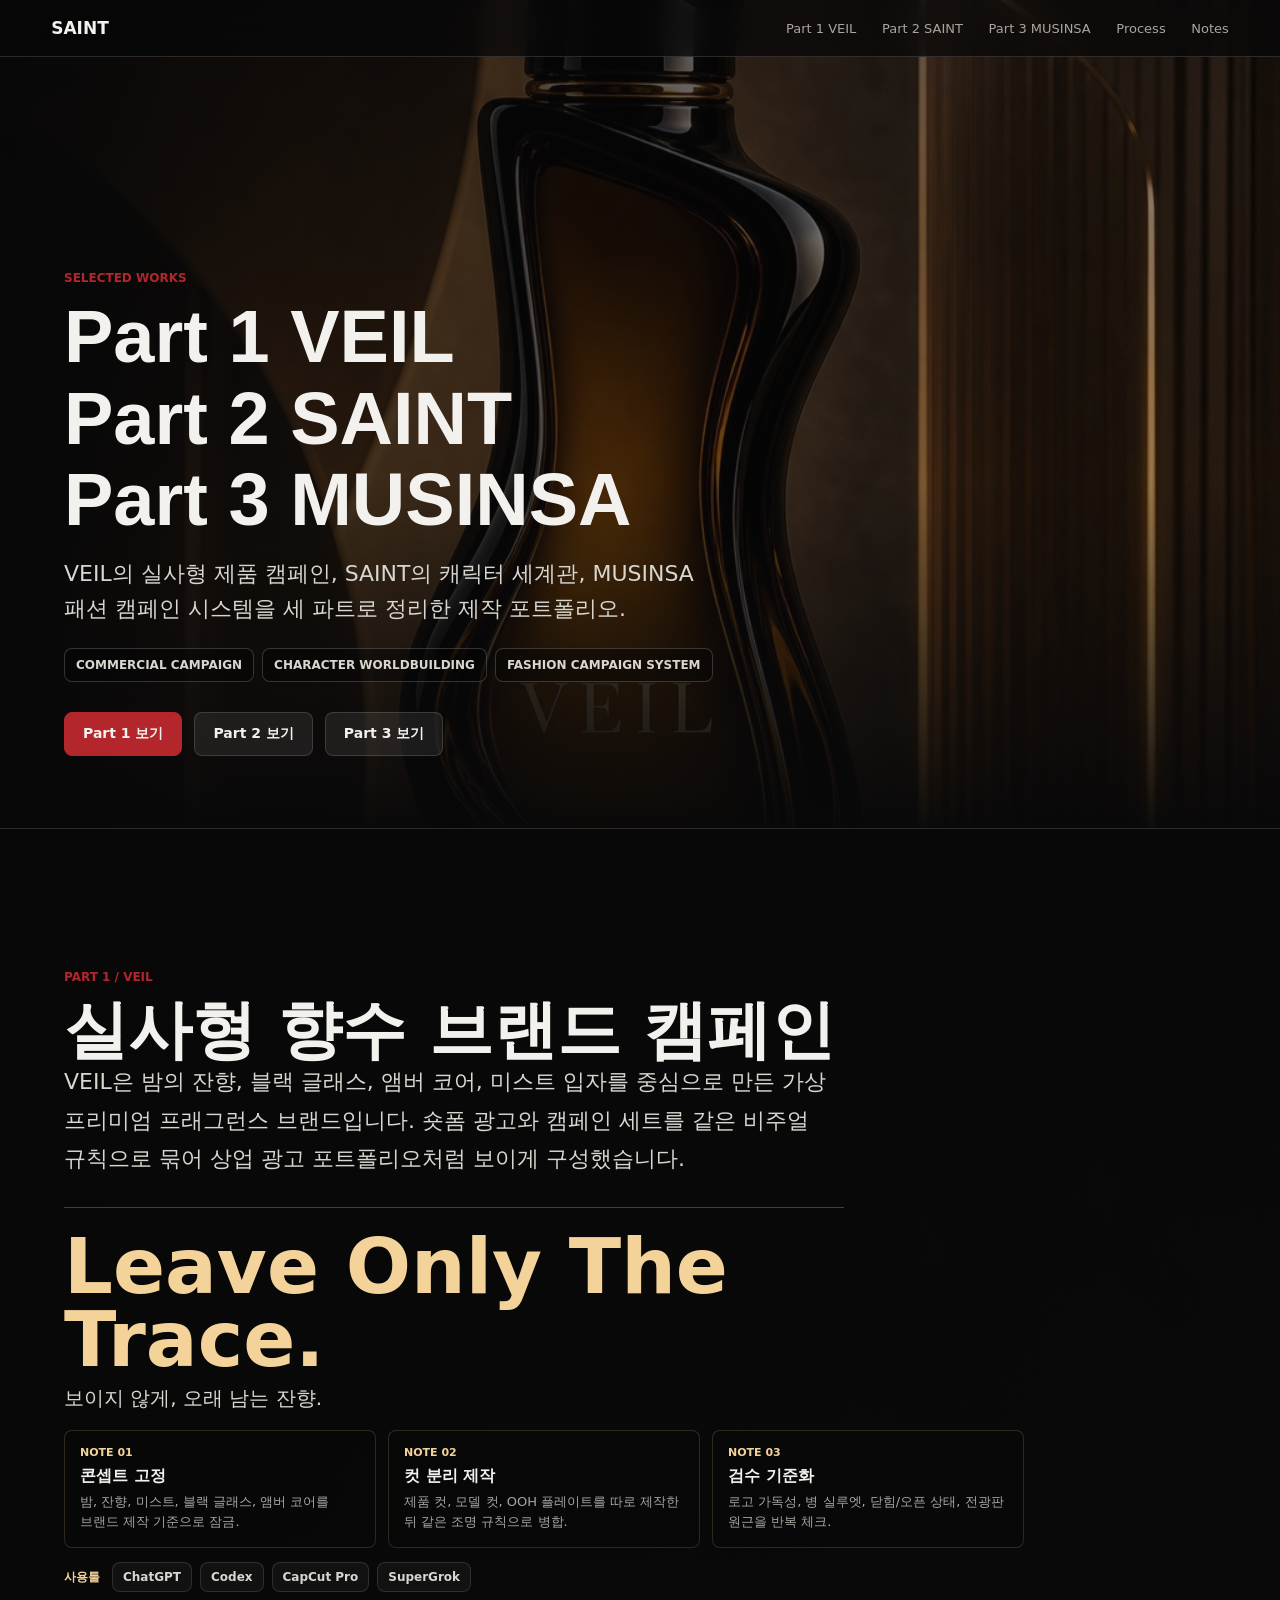
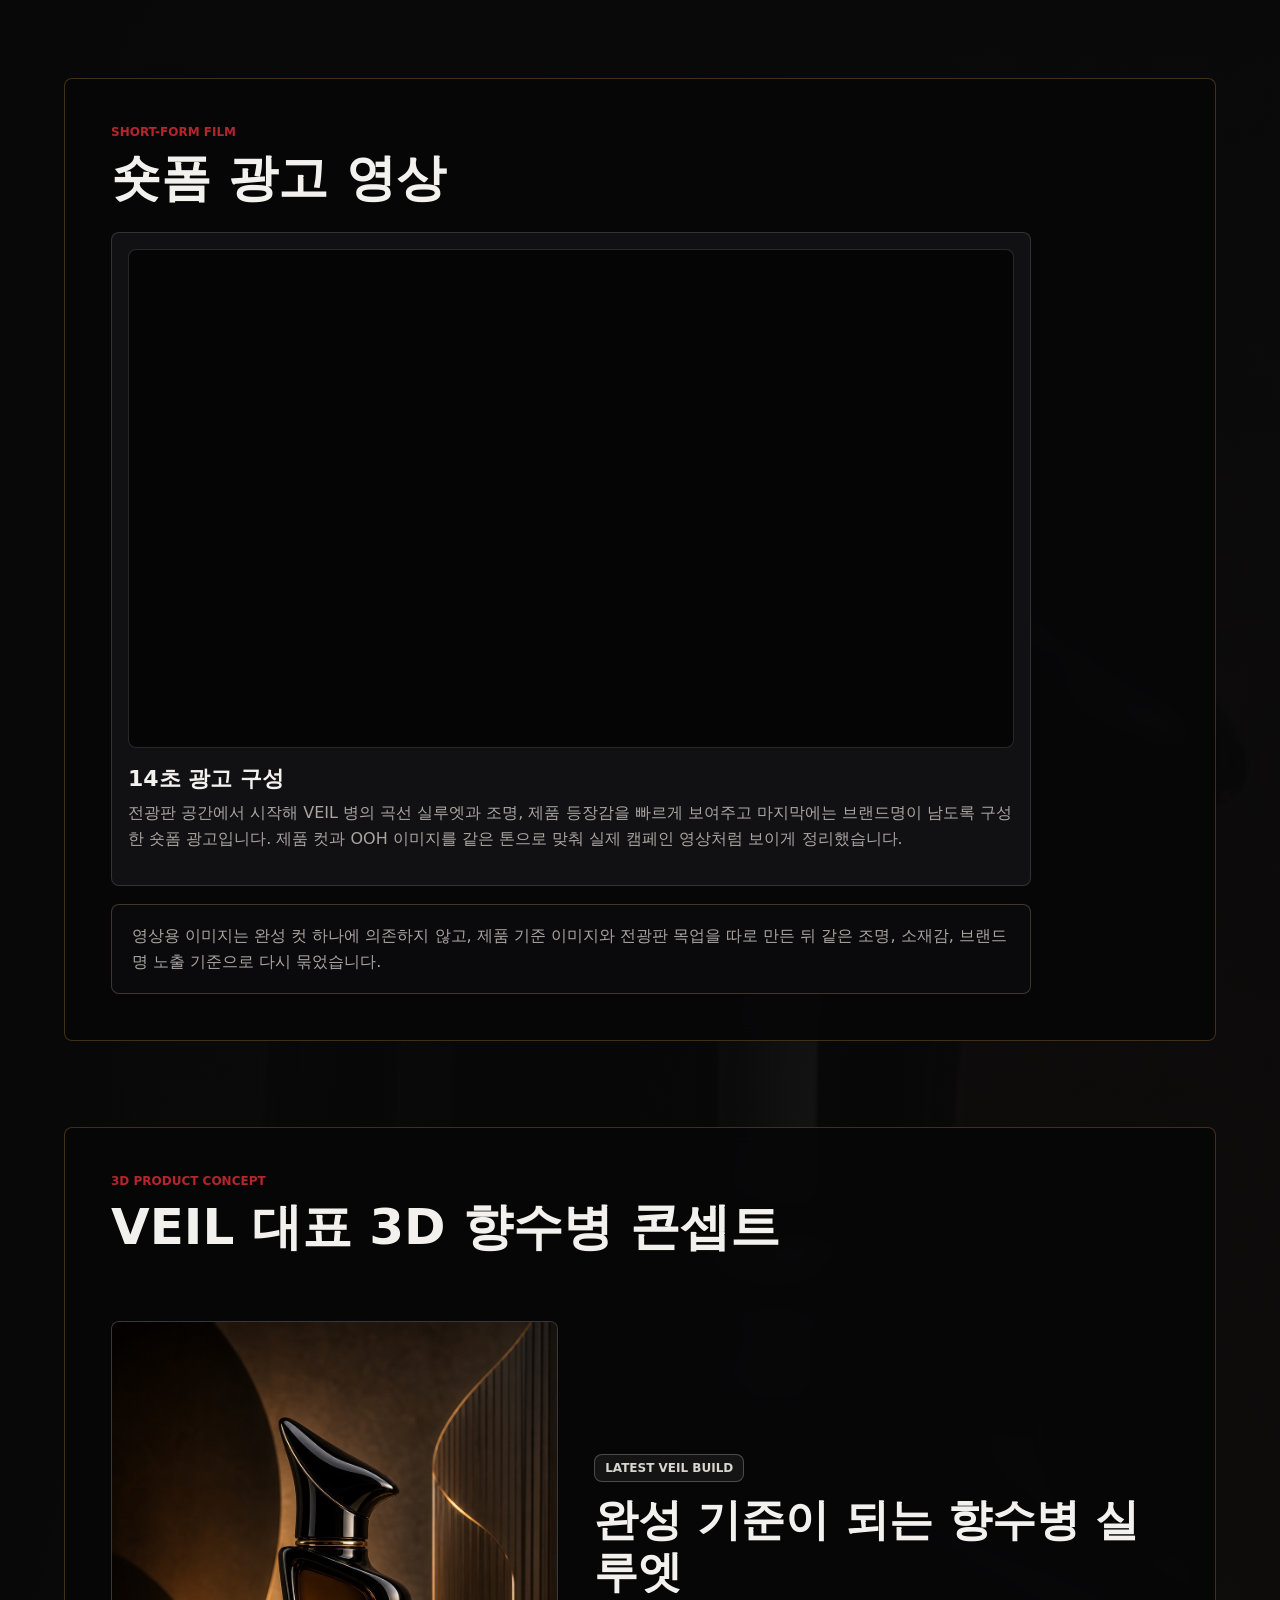
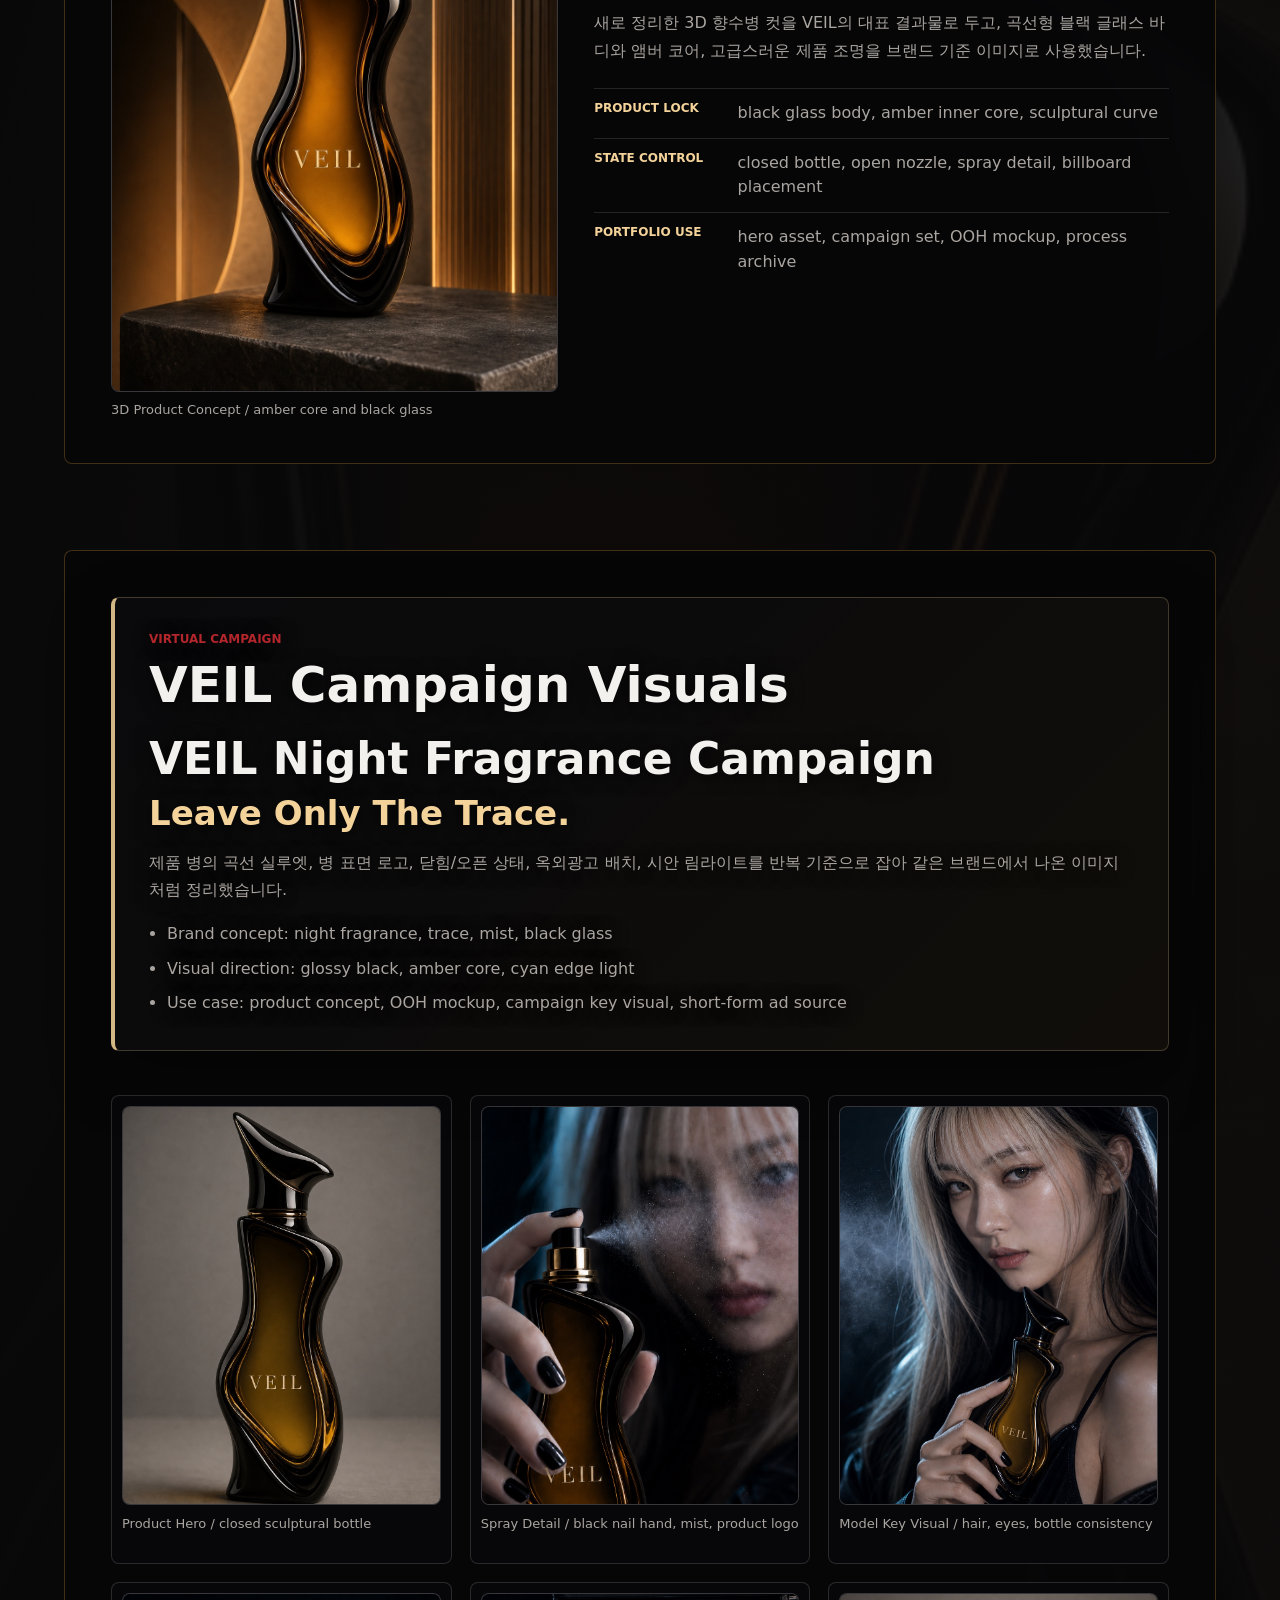
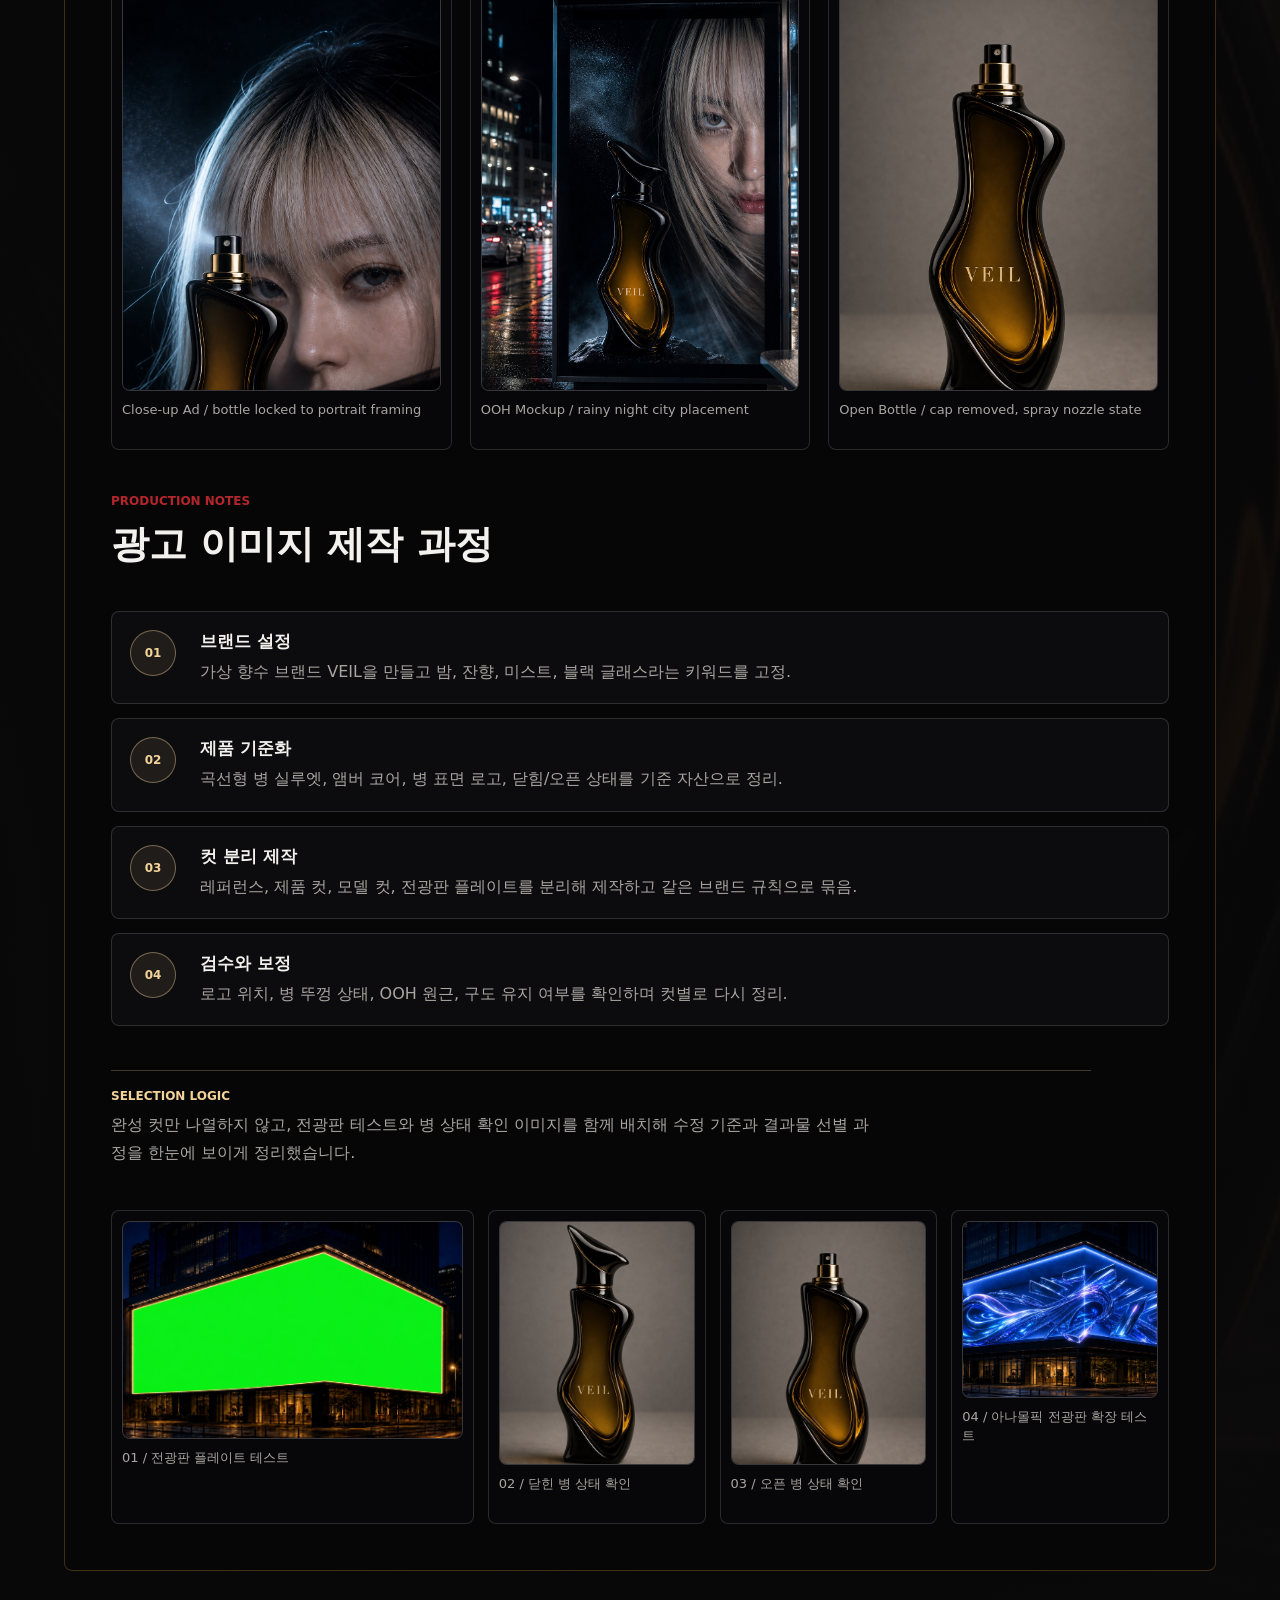
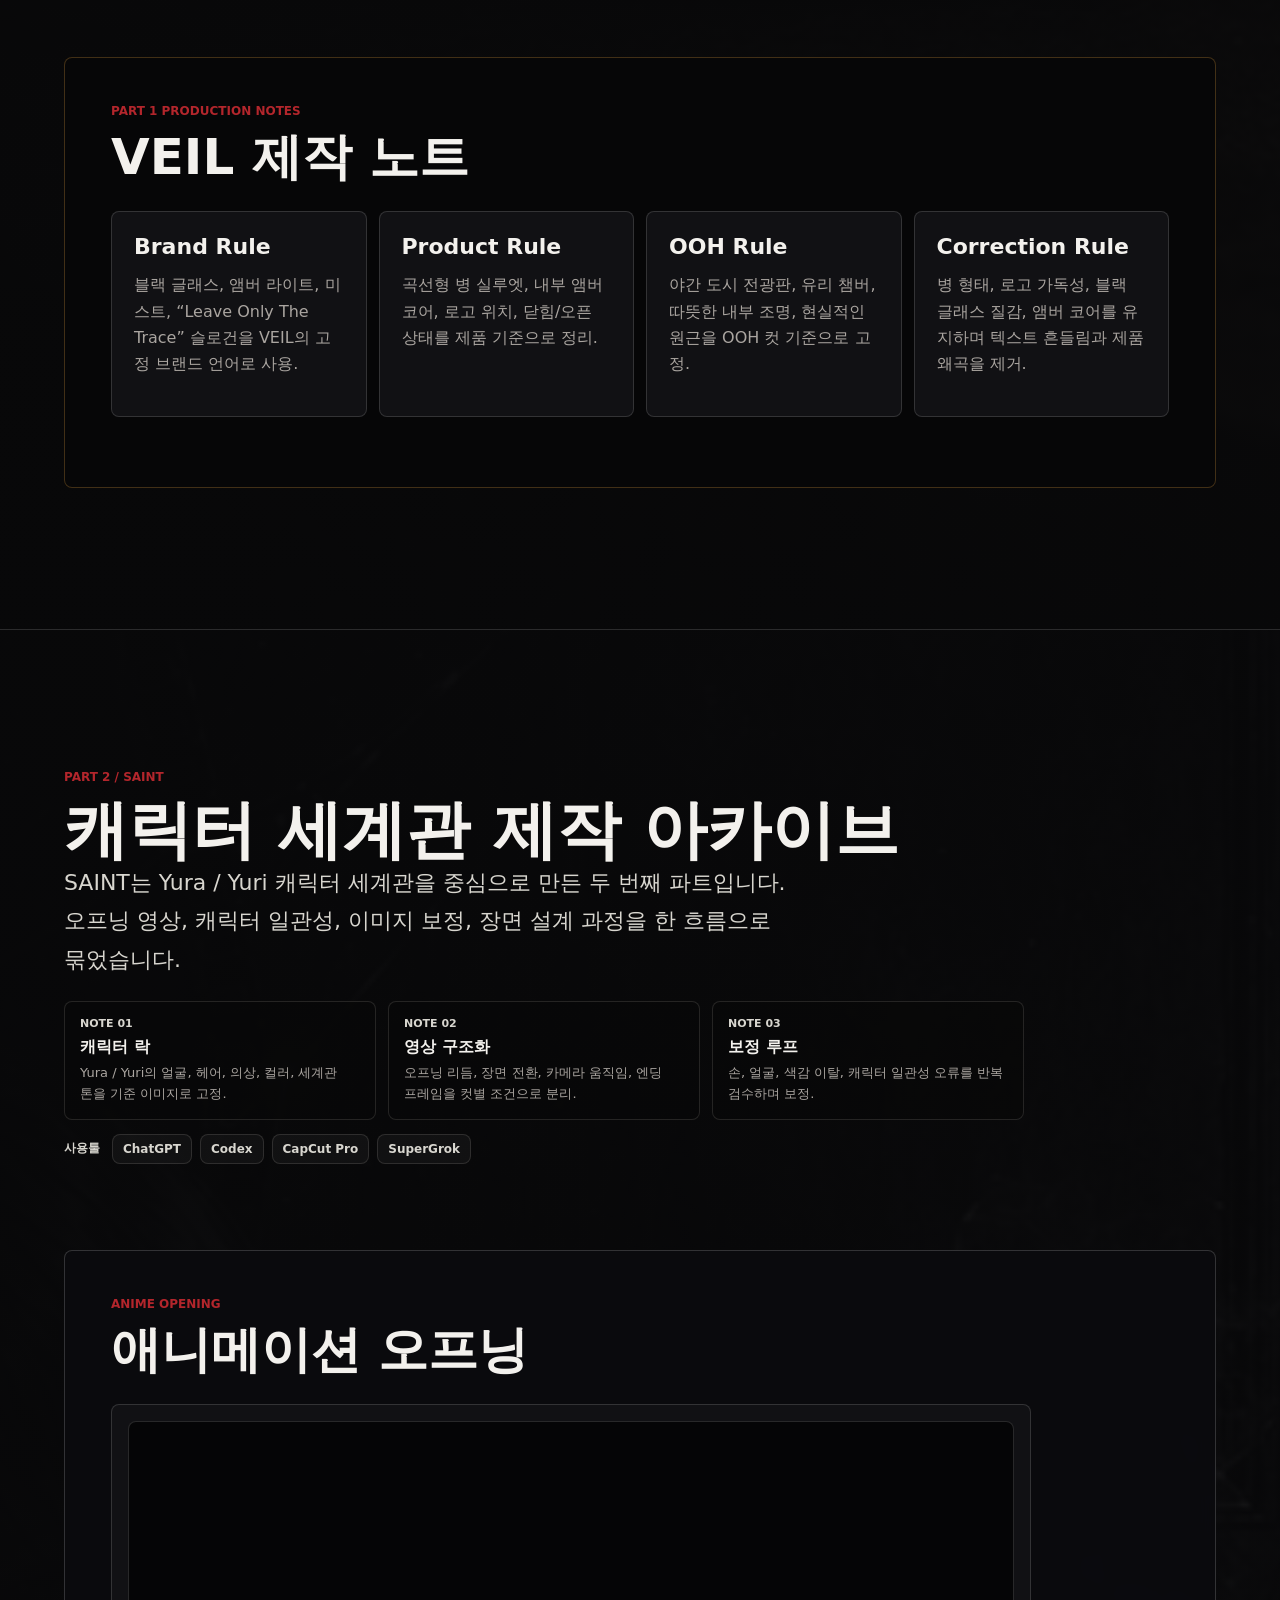
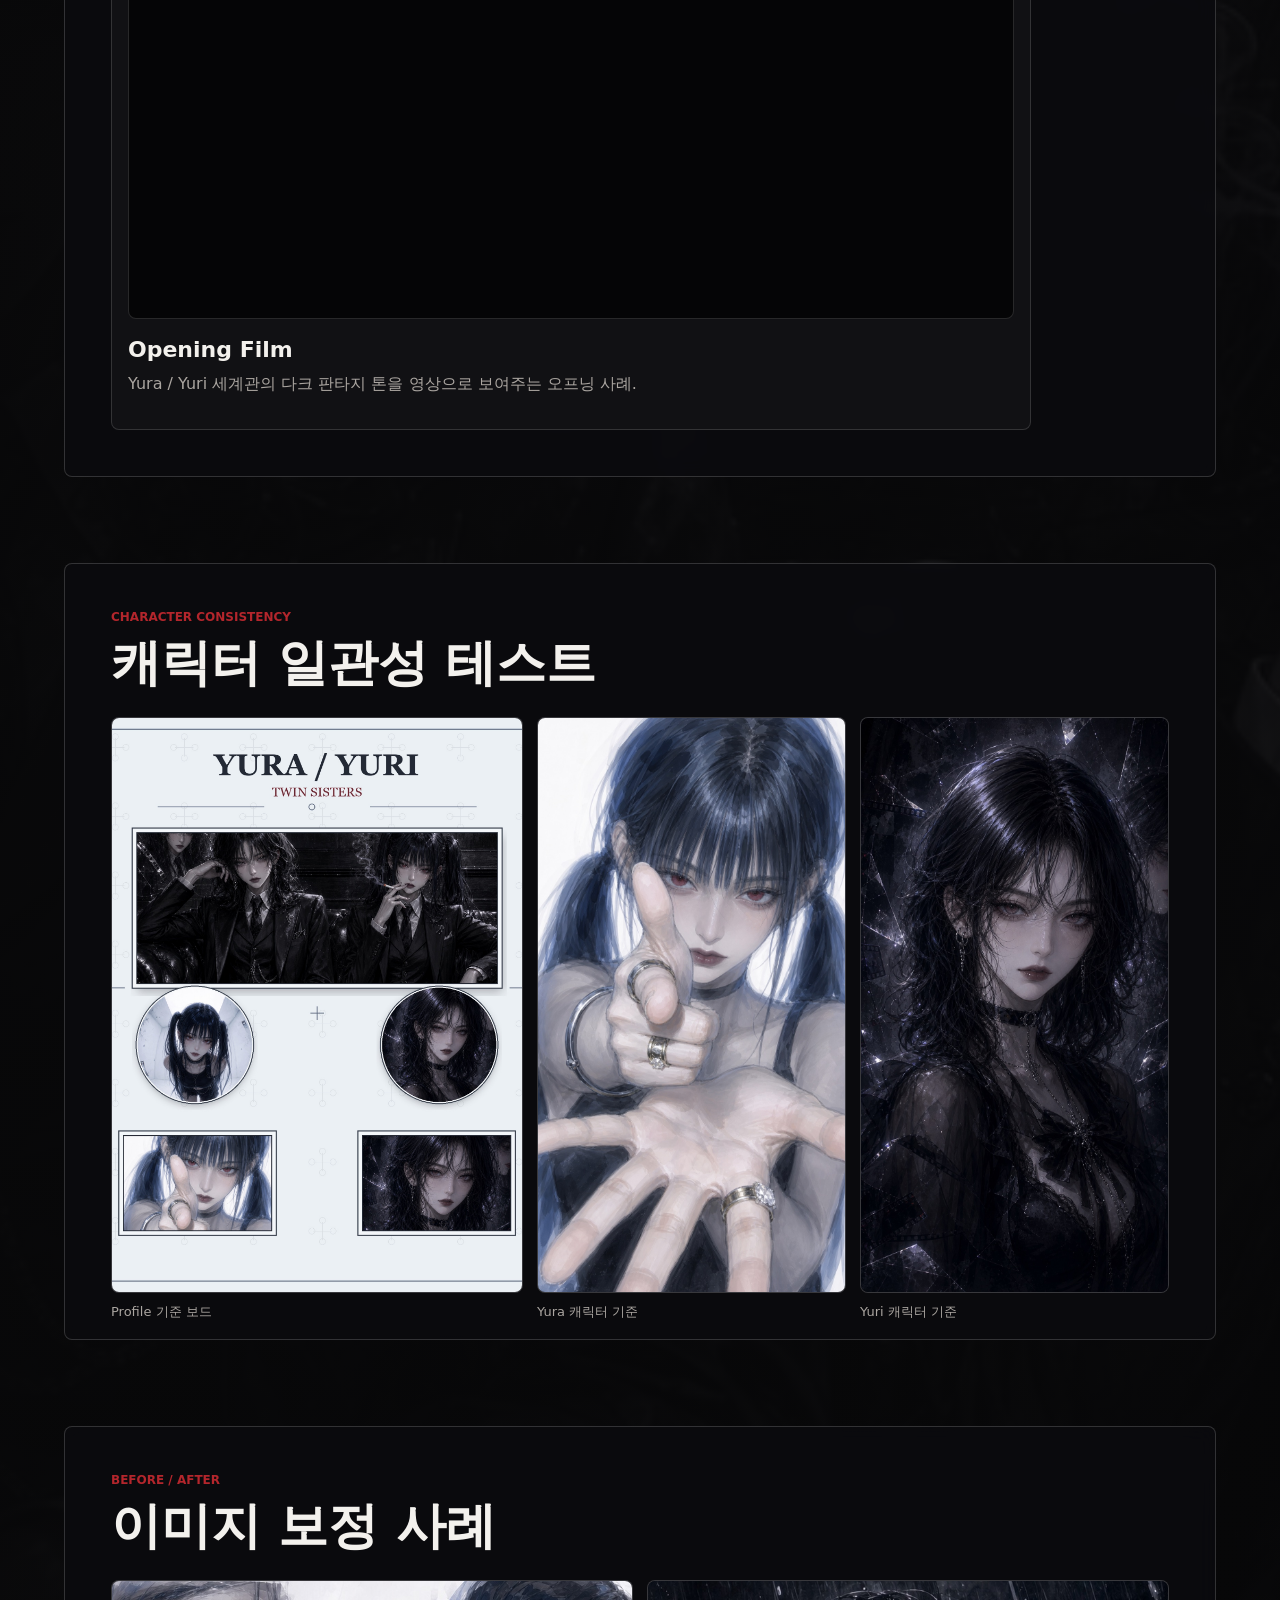
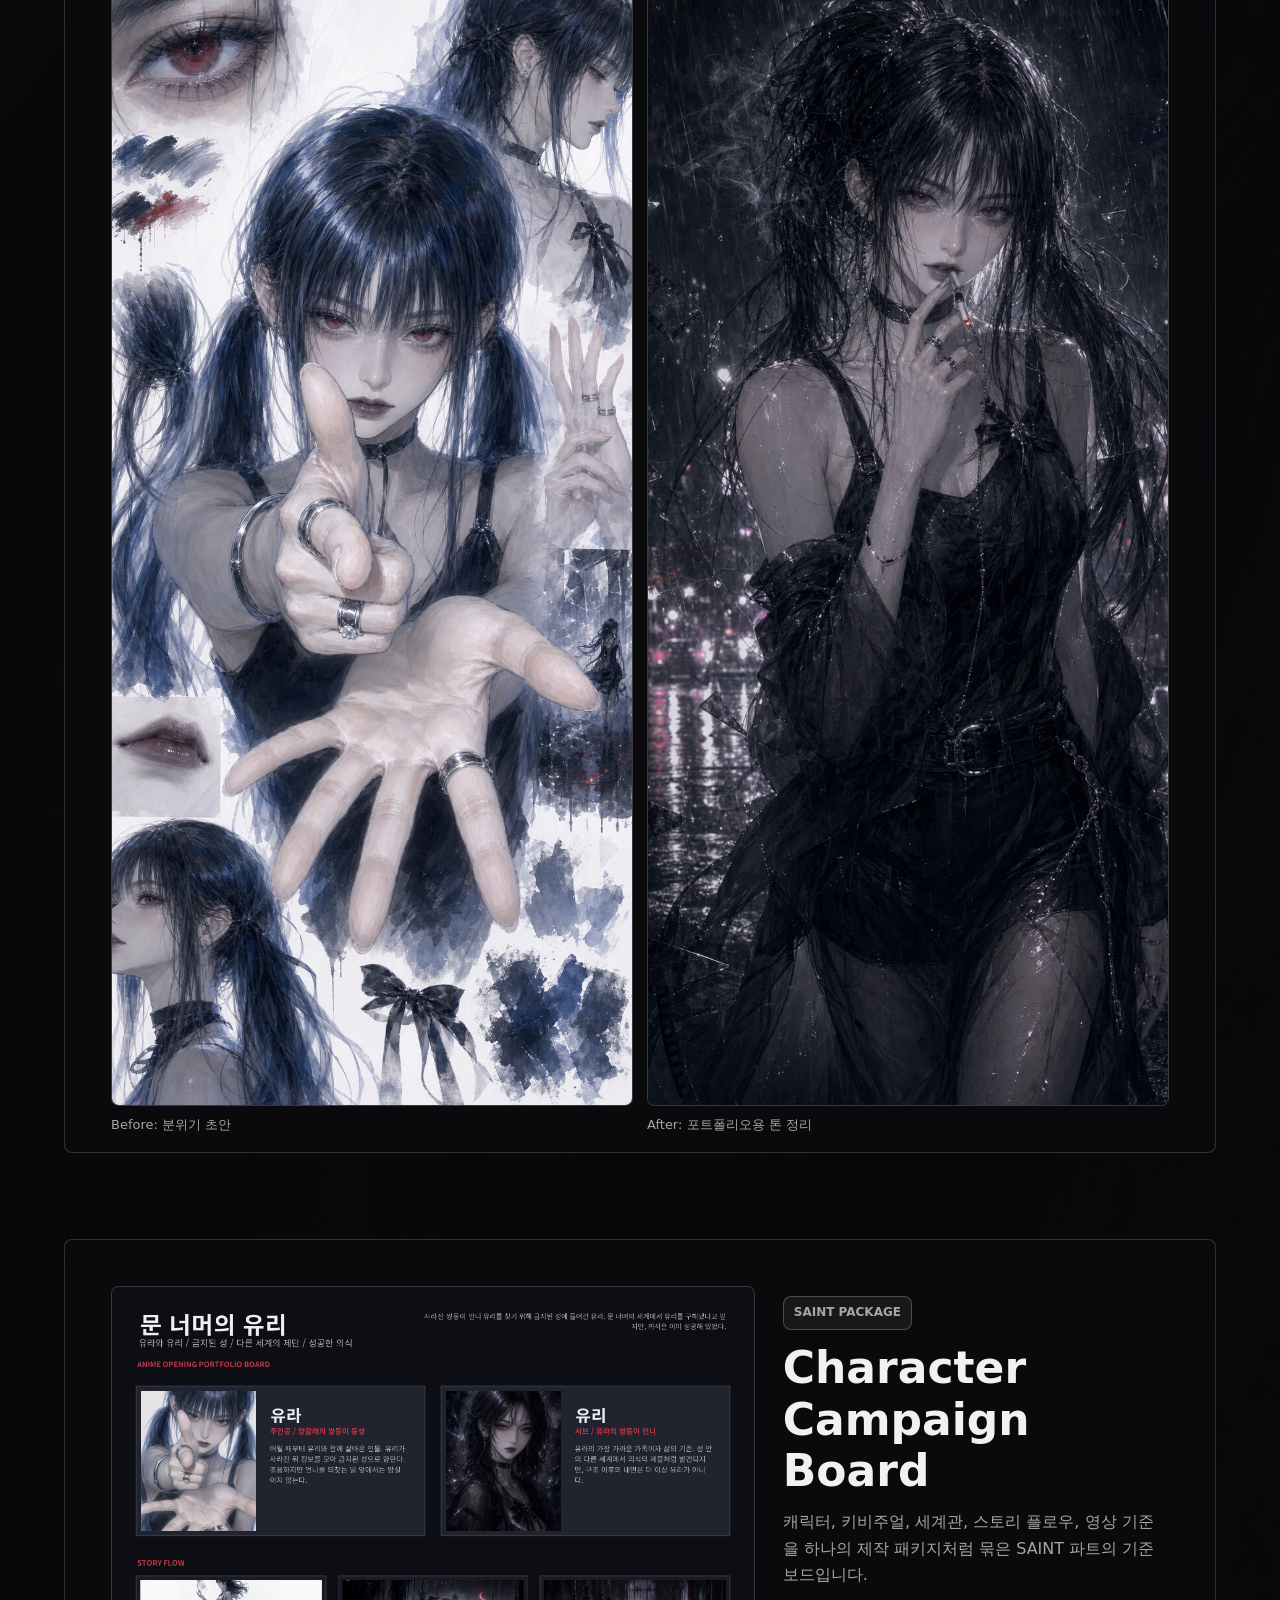
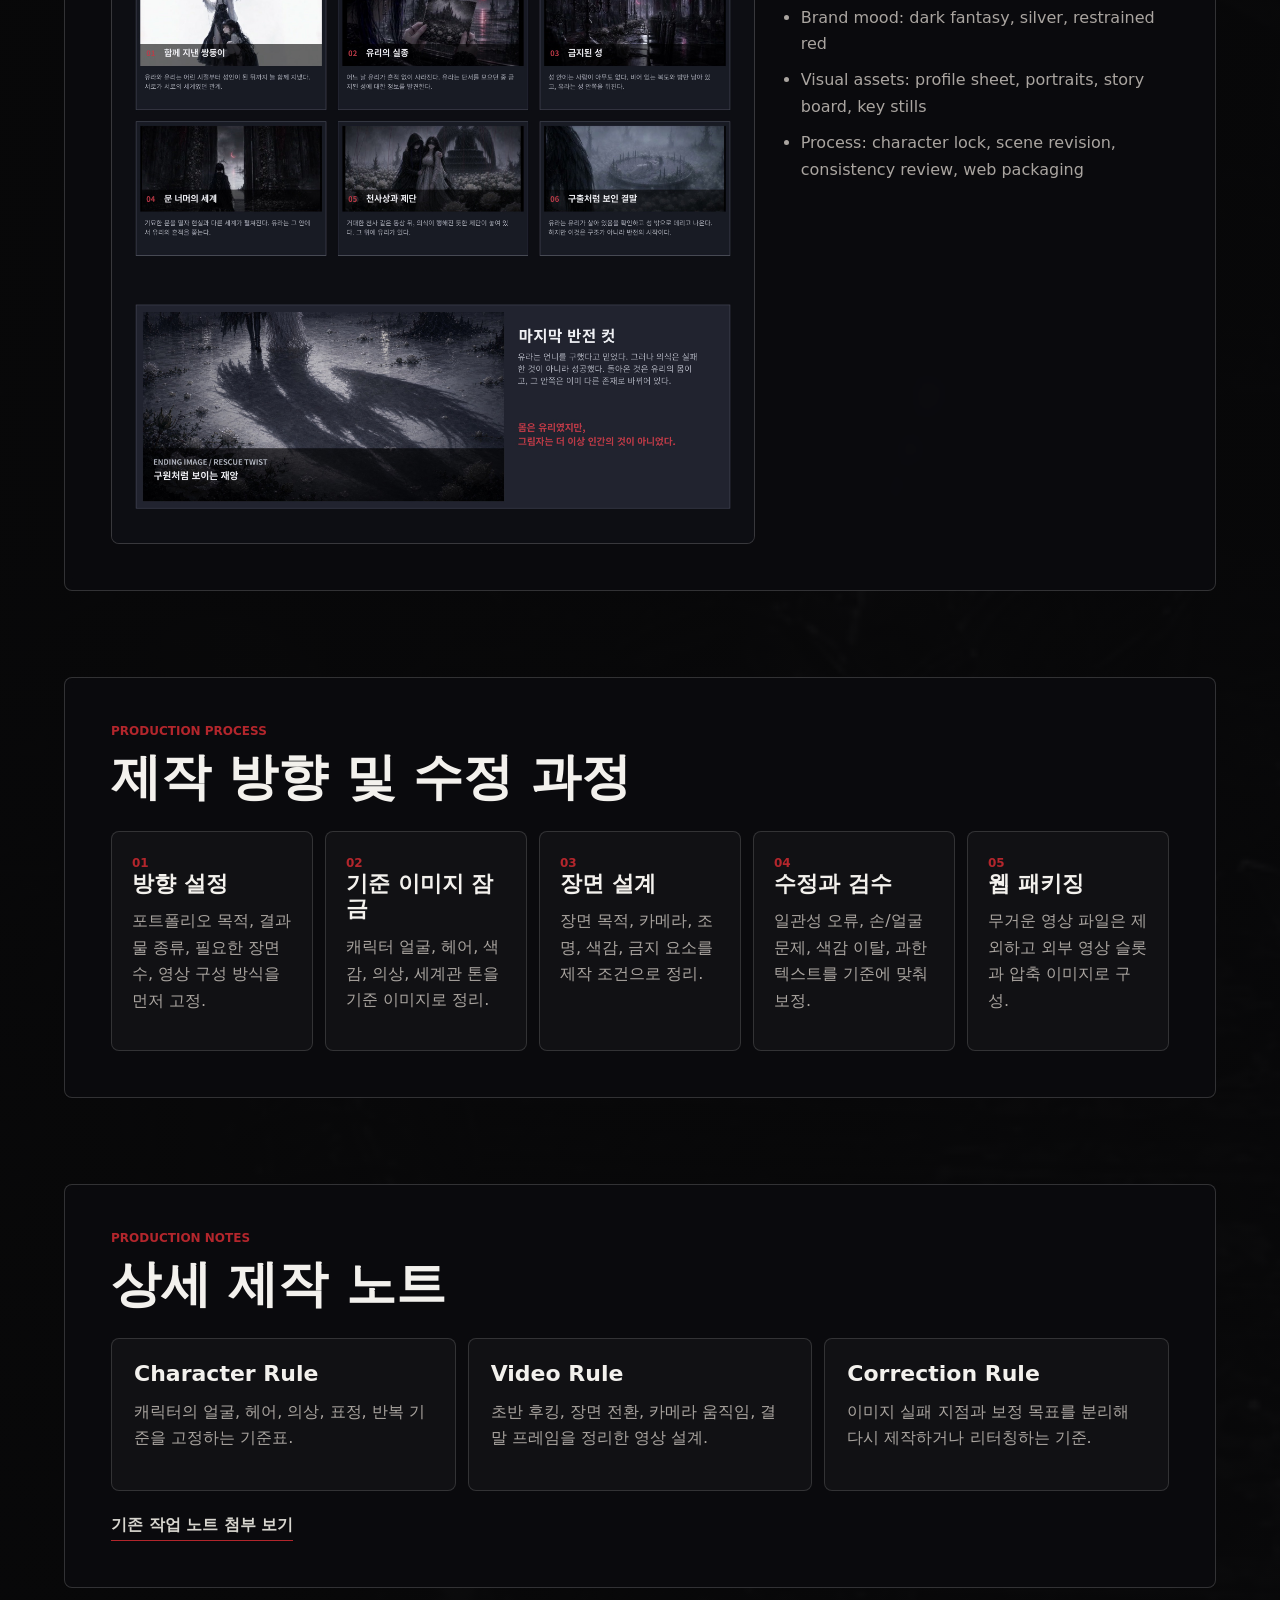
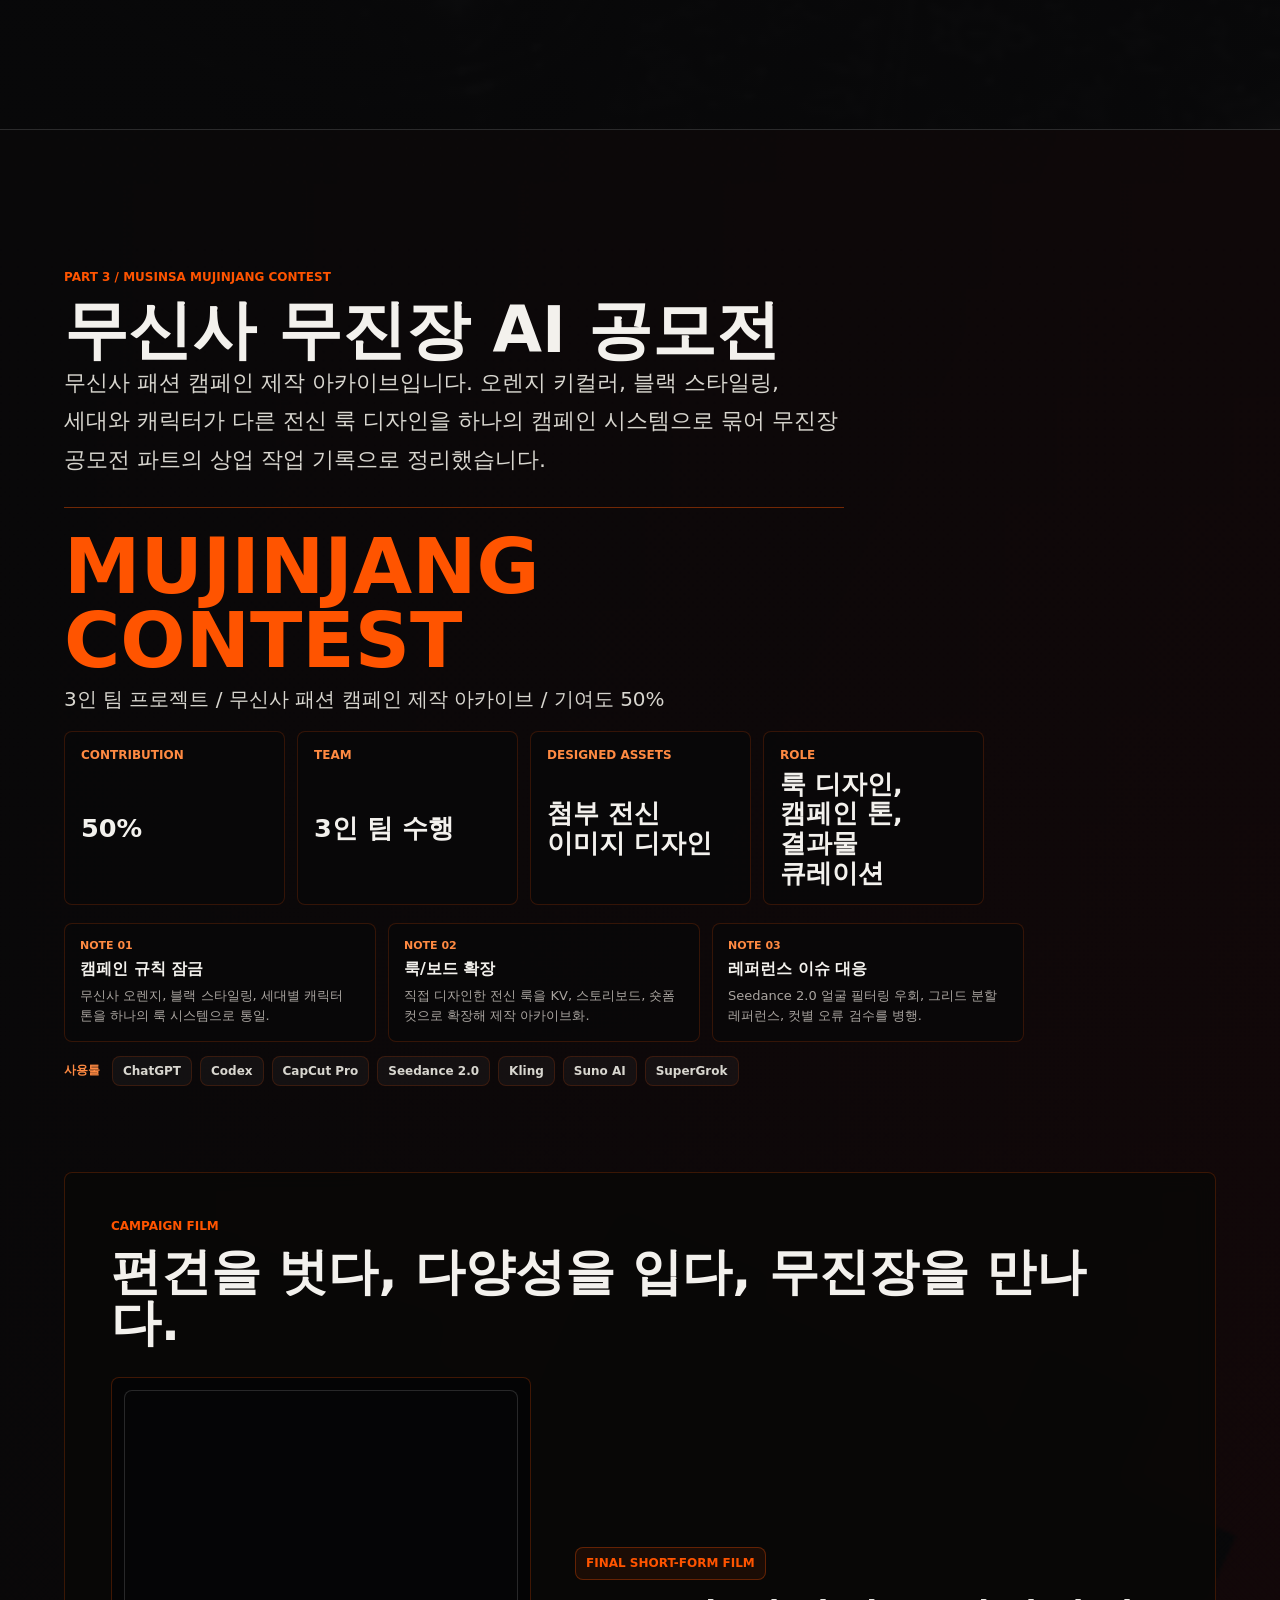
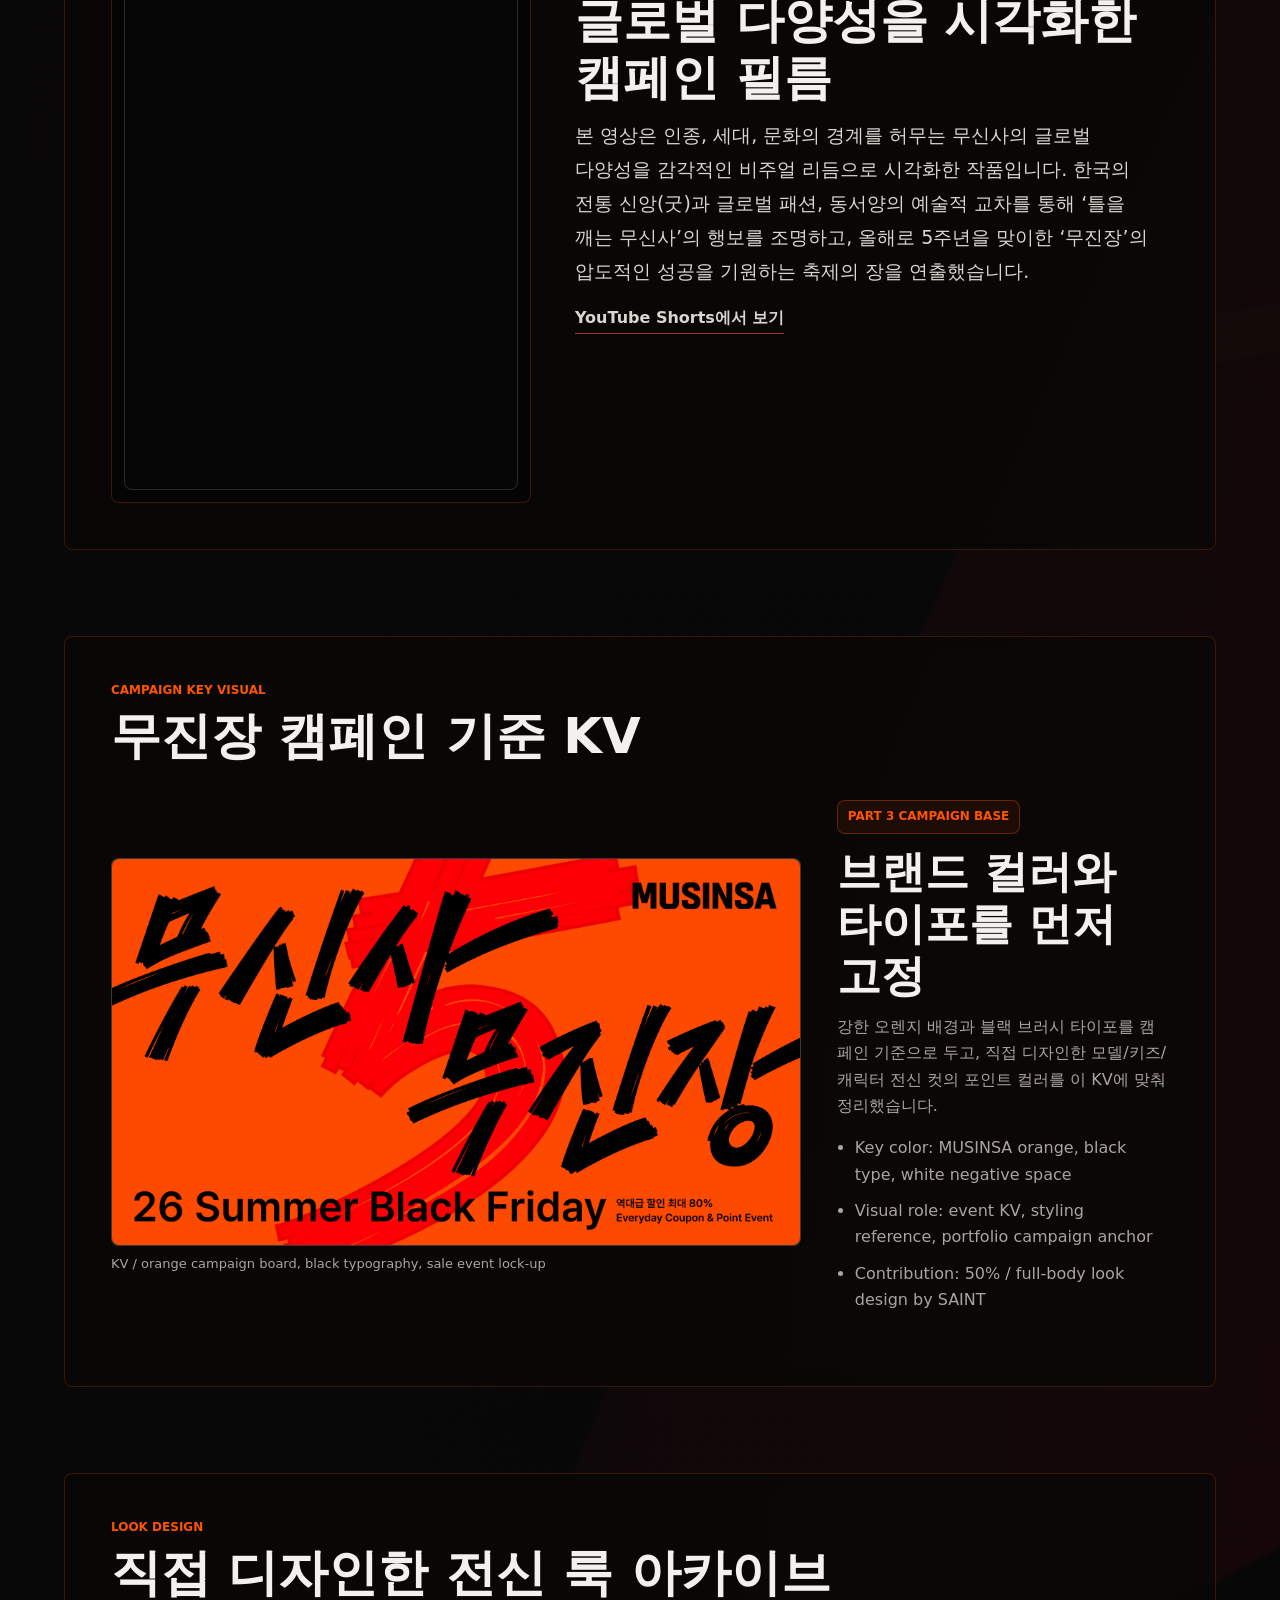
==== commit 33a2371e: "Add first and last frame workflow section" ====
--- a/광고/sites/saint-portfolio/index.html
+++ b/광고/sites/saint-portfolio/index.html
@@ -8,7 +8,7 @@
       name="description"
       content="Commercial visuals, character worldbuilding, fashion campaign systems, and production notes by SAINT."
     />
-    <link rel="stylesheet" href="./styles.css?v=20260607i" />
+    <link rel="stylesheet" href="./styles.css?v=20260607k" />
   </head>
   <body>
     <header class="topbar" aria-label="Primary">
@@ -747,6 +747,61 @@
             </div>
           </section>
 
+          <section class="part-block musinsa-frame-skill" aria-label="MUSINSA first frame and last frame skill">
+            <div class="section__heading">
+              <p class="eyebrow">Frame Control Skill</p>
+              <h2>First Frame / Last Frame Skill</h2>
+            </div>
+            <p class="archive-lead">
+              영상 생성 단계에서 시작점과 도착점을 직접 지정해 장면의 흔들림을 줄인 작업입니다.
+              처음 두 컷은 전환 효과를 직접 넣어 컷 사이의 물성을 맞춘 사례이고, 세 번째 컷은
+              라스트 프레임을 프롬프트에 직접 넣어 도착 장면을 고정한 사례입니다.
+            </p>
+            <div class="frame-skill-gallery">
+              <figure>
+                <img src="./assets/musinsa-frame-transition-shaman.png" alt="Direct transition effect with shaman bell and orange particles" />
+                <figcaption>Direct Transition 01 / bell impact particle bridge</figcaption>
+              </figure>
+              <figure>
+                <img src="./assets/musinsa-frame-transition-brush.png" alt="Direct transition effect with brush and orange liquid trail" />
+                <figcaption>Direct Transition 02 / brush liquid motion bridge</figcaption>
+              </figure>
+              <figure class="frame-skill-gallery__wide">
+                <img src="./assets/musinsa-frame-last-prompt.png" alt="Prompt screenshot using image reference as exact first frame and last frame" />
+                <figcaption>Last Frame Prompt / prompt-driven arrival frame lock</figcaption>
+              </figure>
+            </div>
+            <div class="frame-sequence-block" aria-label="First and last frame work examples">
+              <p class="prompt-label">First / Last Frame Examples</p>
+              <div class="frame-sequence-grid">
+                <figure>
+                  <img src="./assets/musinsa-frame-example-01.png" alt="Last frame example with performer clearly revealed through orange smoke" />
+                  <figcaption>01 / Last frame, performer reveal</figcaption>
+                </figure>
+                <figure>
+                  <img src="./assets/musinsa-frame-example-02.png" alt="Mid frame example with performer moving through orange smoke" />
+                  <figcaption>02 / Mid frame, smoke opens</figcaption>
+                </figure>
+                <figure>
+                  <img src="./assets/musinsa-frame-example-03.png" alt="First frame example with dense orange smoke covering the performer" />
+                  <figcaption>03 / First frame, smoke cover</figcaption>
+                </figure>
+                <figure>
+                  <img src="./assets/musinsa-frame-example-04.png" alt="First frame example with elder figure hidden in orange smoke" />
+                  <figcaption>04 / First frame, fog texture lock</figcaption>
+                </figure>
+                <figure>
+                  <img src="./assets/musinsa-frame-example-05.png" alt="Mid frame example with elder figure emerging from orange smoke" />
+                  <figcaption>05 / Mid frame, silhouette reveal</figcaption>
+                </figure>
+                <figure>
+                  <img src="./assets/musinsa-frame-example-06.png" alt="Last frame example with elder runway figure fully visible" />
+                  <figcaption>06 / Last frame, full look arrival</figcaption>
+                </figure>
+              </div>
+            </div>
+          </section>
+
           <section class="part-block musinsa-problem-block" aria-label="MUSINSA reference problem solving">
             <div class="section__heading">
               <p class="eyebrow">Reference Solving</p>
--- a/광고/sites/saint-portfolio/styles.css
+++ b/광고/sites/saint-portfolio/styles.css
@@ -992,6 +992,69 @@
   grid-column: 1 / -1;
 }
 
+.musinsa-frame-skill {
+  border-color: rgba(255, 84, 0, 0.22);
+}
+
+.frame-skill-gallery,
+.frame-sequence-grid {
+  display: grid;
+  gap: 14px;
+}
+
+.frame-skill-gallery {
+  grid-template-columns: repeat(2, minmax(0, 1fr));
+}
+
+.frame-sequence-block {
+  display: grid;
+  gap: 14px;
+  margin-top: clamp(22px, 4vw, 34px);
+  padding-top: 18px;
+  border-top: 1px solid rgba(255, 84, 0, 0.18);
+}
+
+.frame-sequence-grid {
+  grid-template-columns: repeat(3, minmax(0, 1fr));
+}
+
+.frame-skill-gallery figure,
+.frame-sequence-grid figure {
+  display: grid;
+  gap: 10px;
+  min-width: 0;
+  margin: 0;
+  padding: 10px;
+  background: rgba(5, 5, 6, 0.96);
+  border: 1px solid rgba(255, 255, 255, 0.1);
+  border-radius: var(--radius);
+}
+
+.frame-skill-gallery img,
+.frame-sequence-grid img {
+  width: 100%;
+  aspect-ratio: 9 / 16;
+  object-fit: contain;
+  background: #030303;
+}
+
+.frame-skill-gallery__wide {
+  grid-column: 1 / -1;
+}
+
+.frame-skill-gallery__wide img {
+  aspect-ratio: 12 / 1;
+  max-height: 170px;
+}
+
+.frame-skill-gallery figcaption,
+.frame-sequence-grid figcaption {
+  min-height: 36px;
+  margin-top: 0;
+  color: var(--silver);
+  line-height: 1.45;
+}
+
 .section-prompt-examples {
   display: grid;
   gap: 14px;
@@ -1332,13 +1395,14 @@
   .work-grid,
   .prompt-grid,
   .campaign-gallery,
-  .designer-gallery,
-  .storyboard-gallery,
-  .mini-prompt-grid,
-  .problem-solution-grid,
-  .harness-summary {
-    grid-template-columns: repeat(2, minmax(0, 1fr));
-  }
+	  .designer-gallery,
+	  .storyboard-gallery,
+	  .mini-prompt-grid,
+	  .frame-sequence-grid,
+	  .problem-solution-grid,
+	  .harness-summary {
+	    grid-template-columns: repeat(2, minmax(0, 1fr));
+	  }
 
   .face-grid-gallery {
     grid-template-columns: 1fr;
@@ -1374,13 +1438,15 @@
   .work-grid,
   .prompt-grid,
   .process-list,
-  .campaign-process,
-  .mini-prompt-grid,
-  .problem-solution-grid,
-  .face-grid-gallery,
-  .harness-summary {
-    grid-template-columns: 1fr;
-  }
+	  .campaign-process,
+	  .mini-prompt-grid,
+	  .frame-skill-gallery,
+	  .frame-sequence-grid,
+	  .problem-solution-grid,
+	  .face-grid-gallery,
+	  .harness-summary {
+	    grid-template-columns: 1fr;
+	  }
 
   .campaign-gallery {
     grid-template-columns: repeat(2, minmax(0, 1fr));
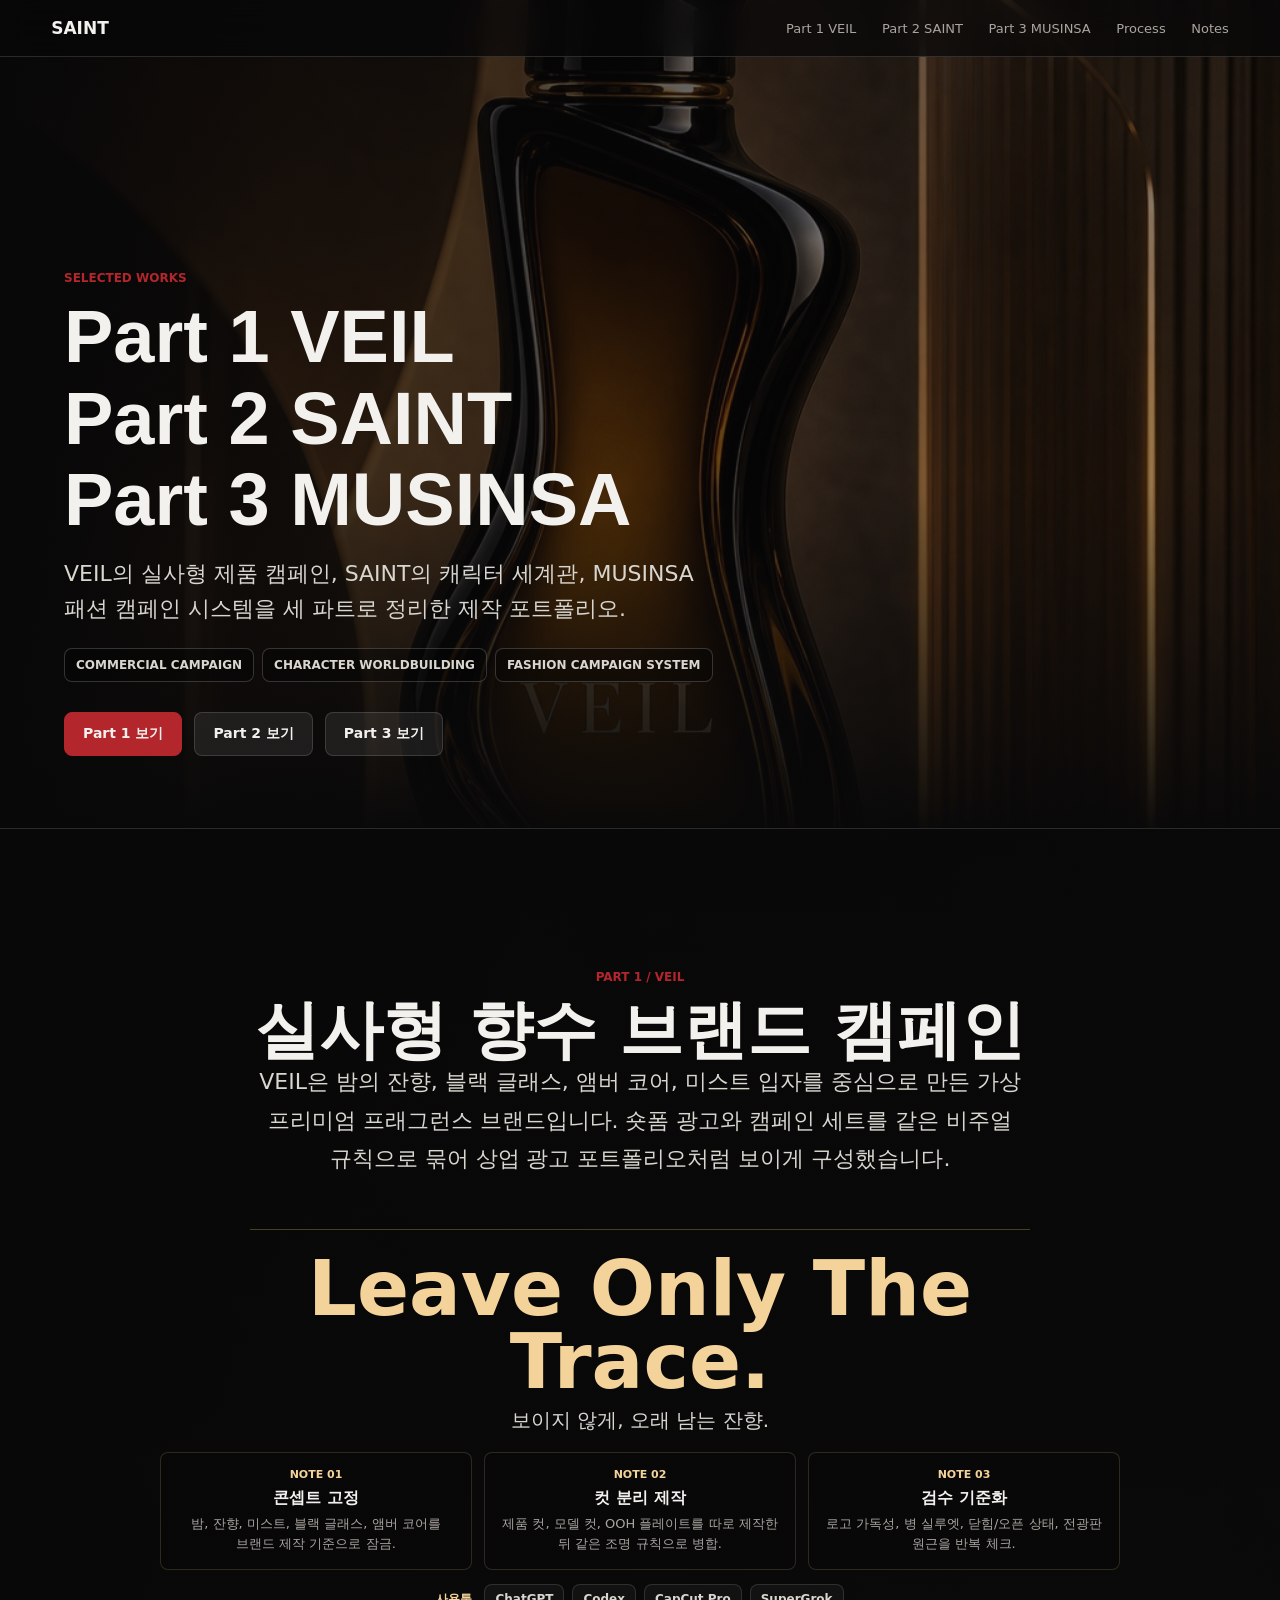
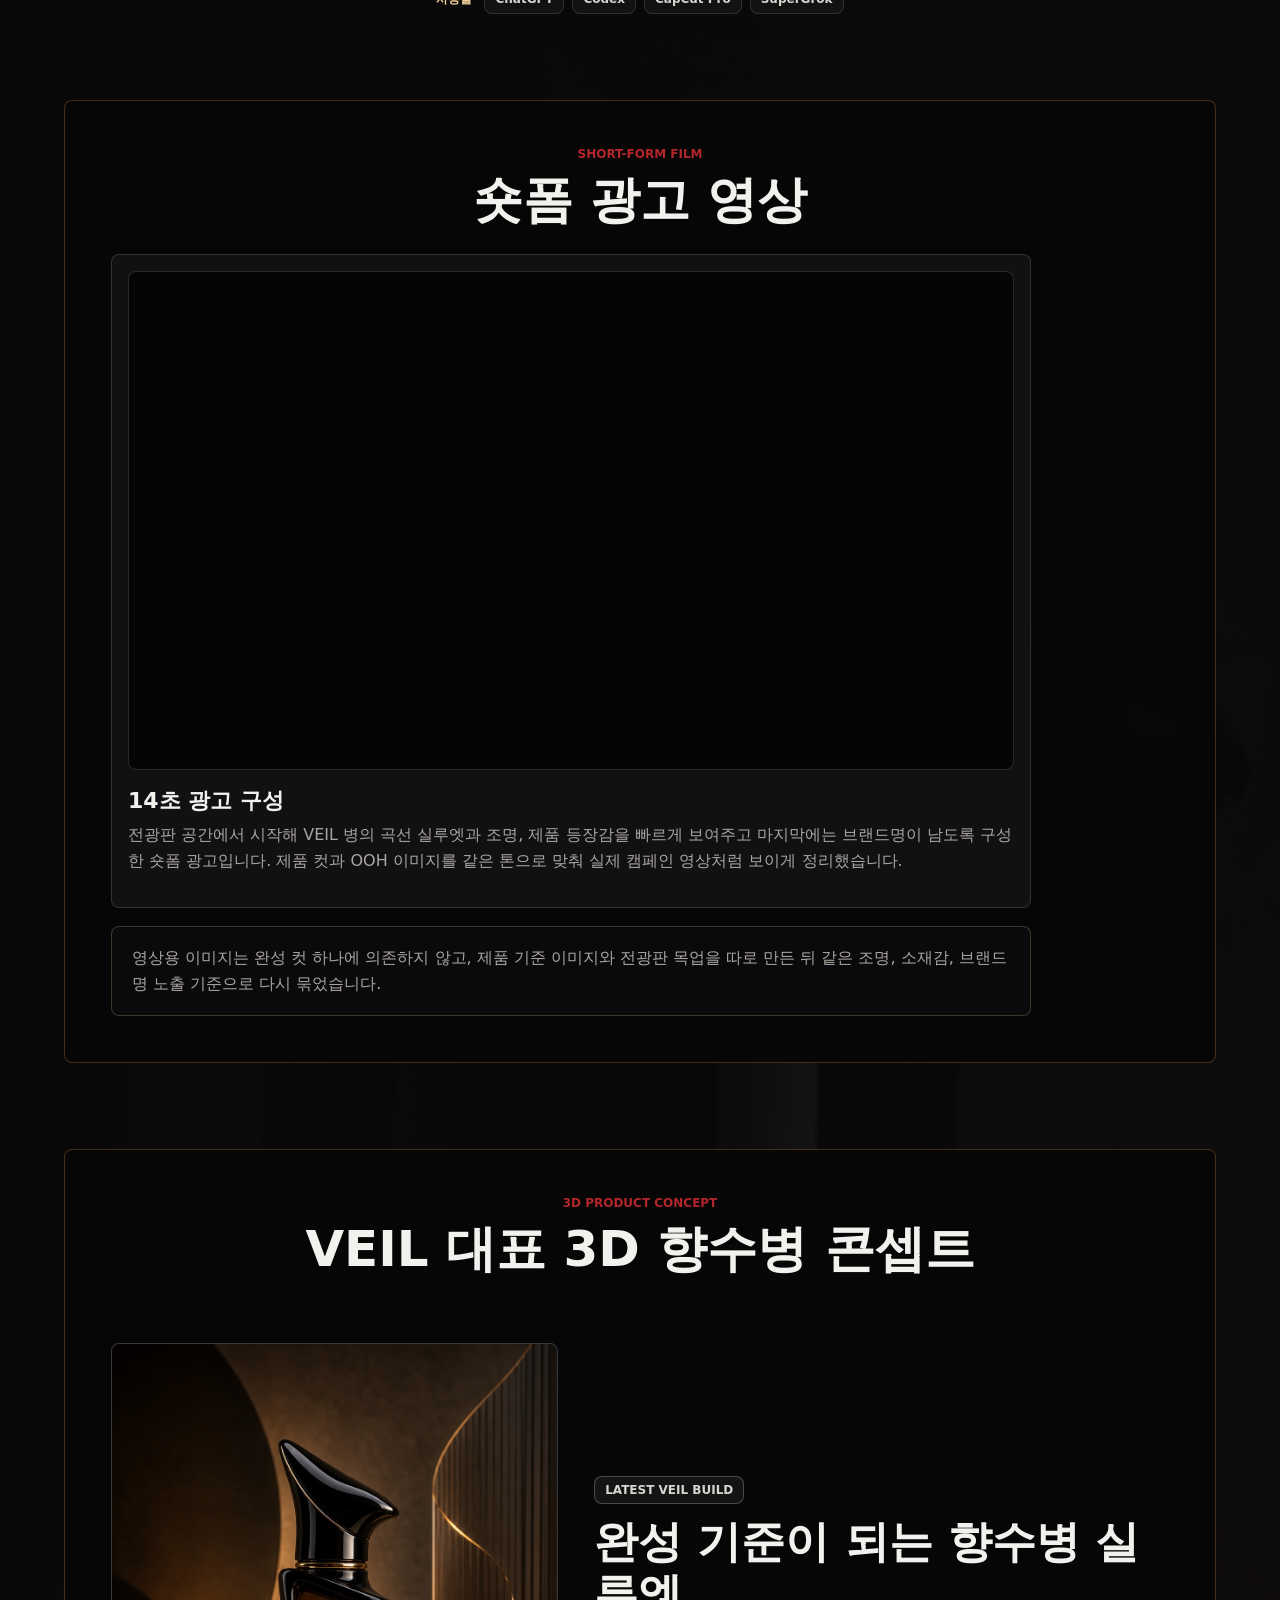
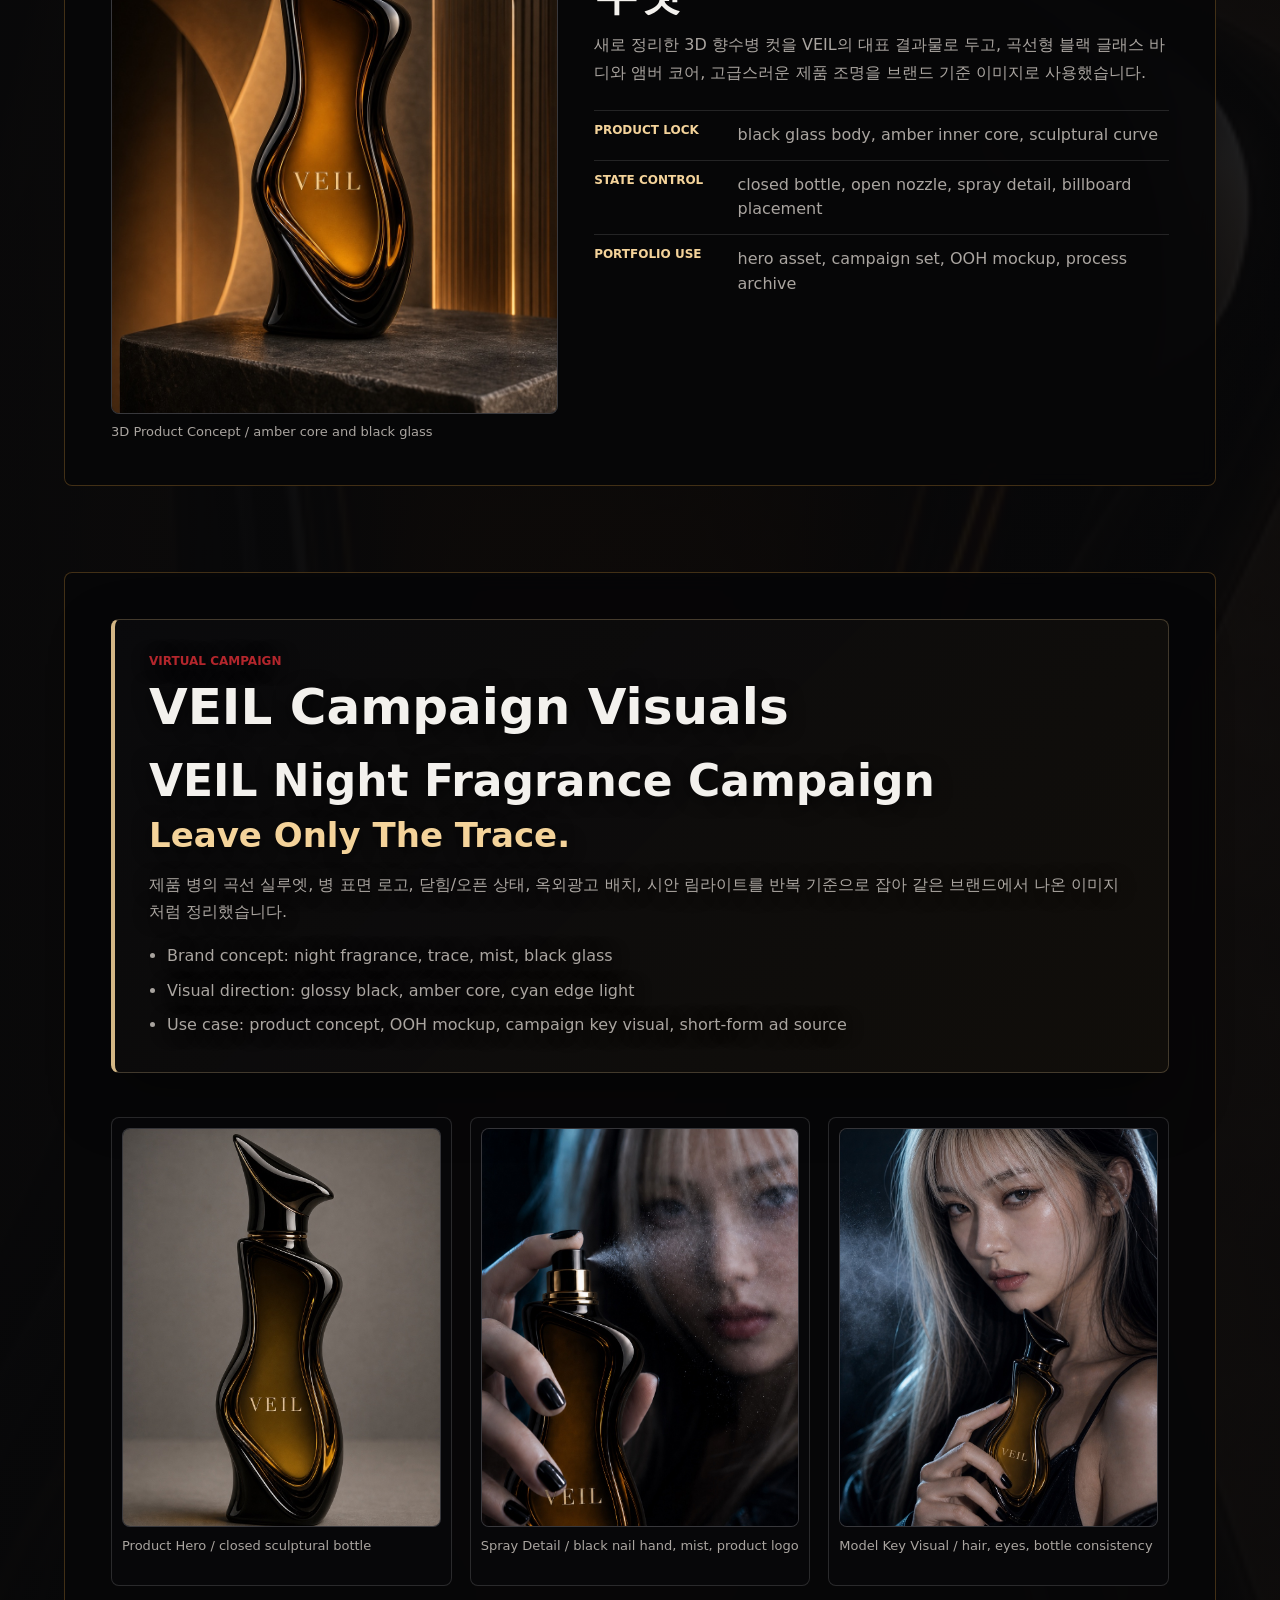
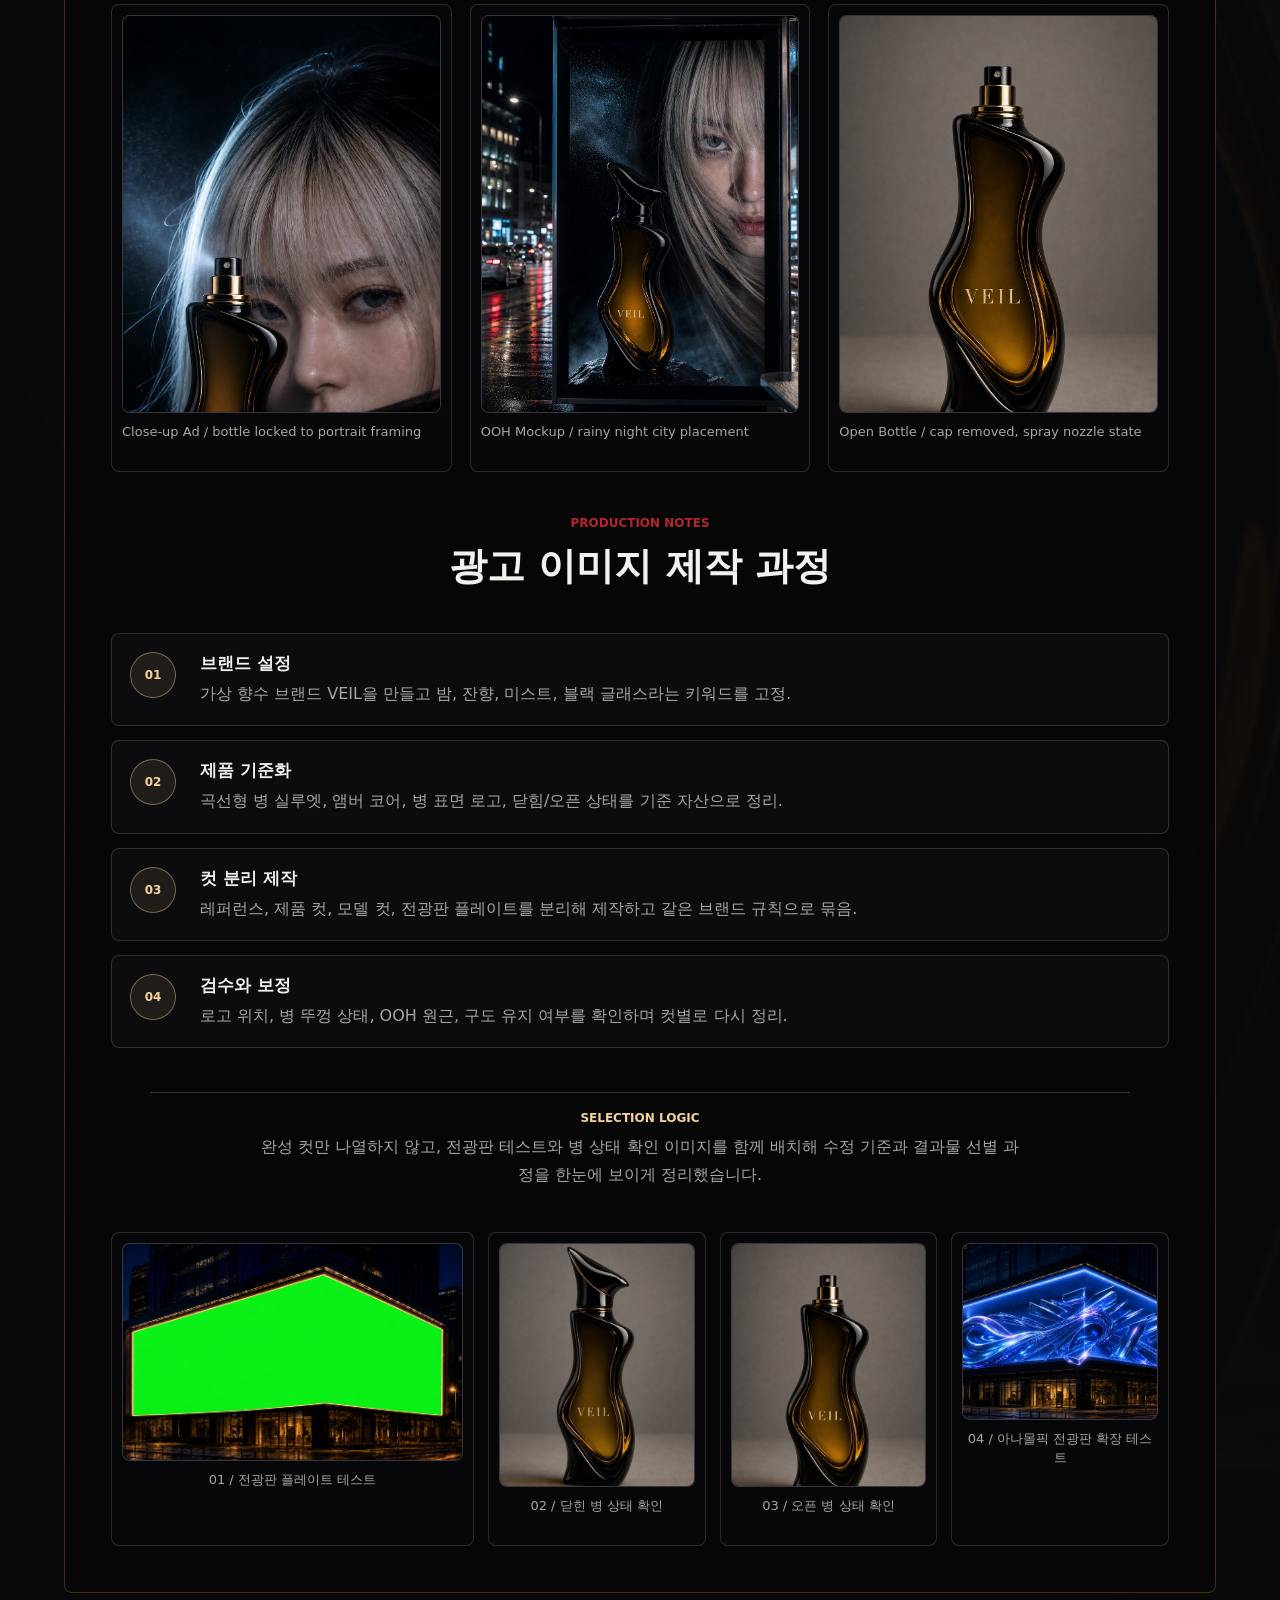
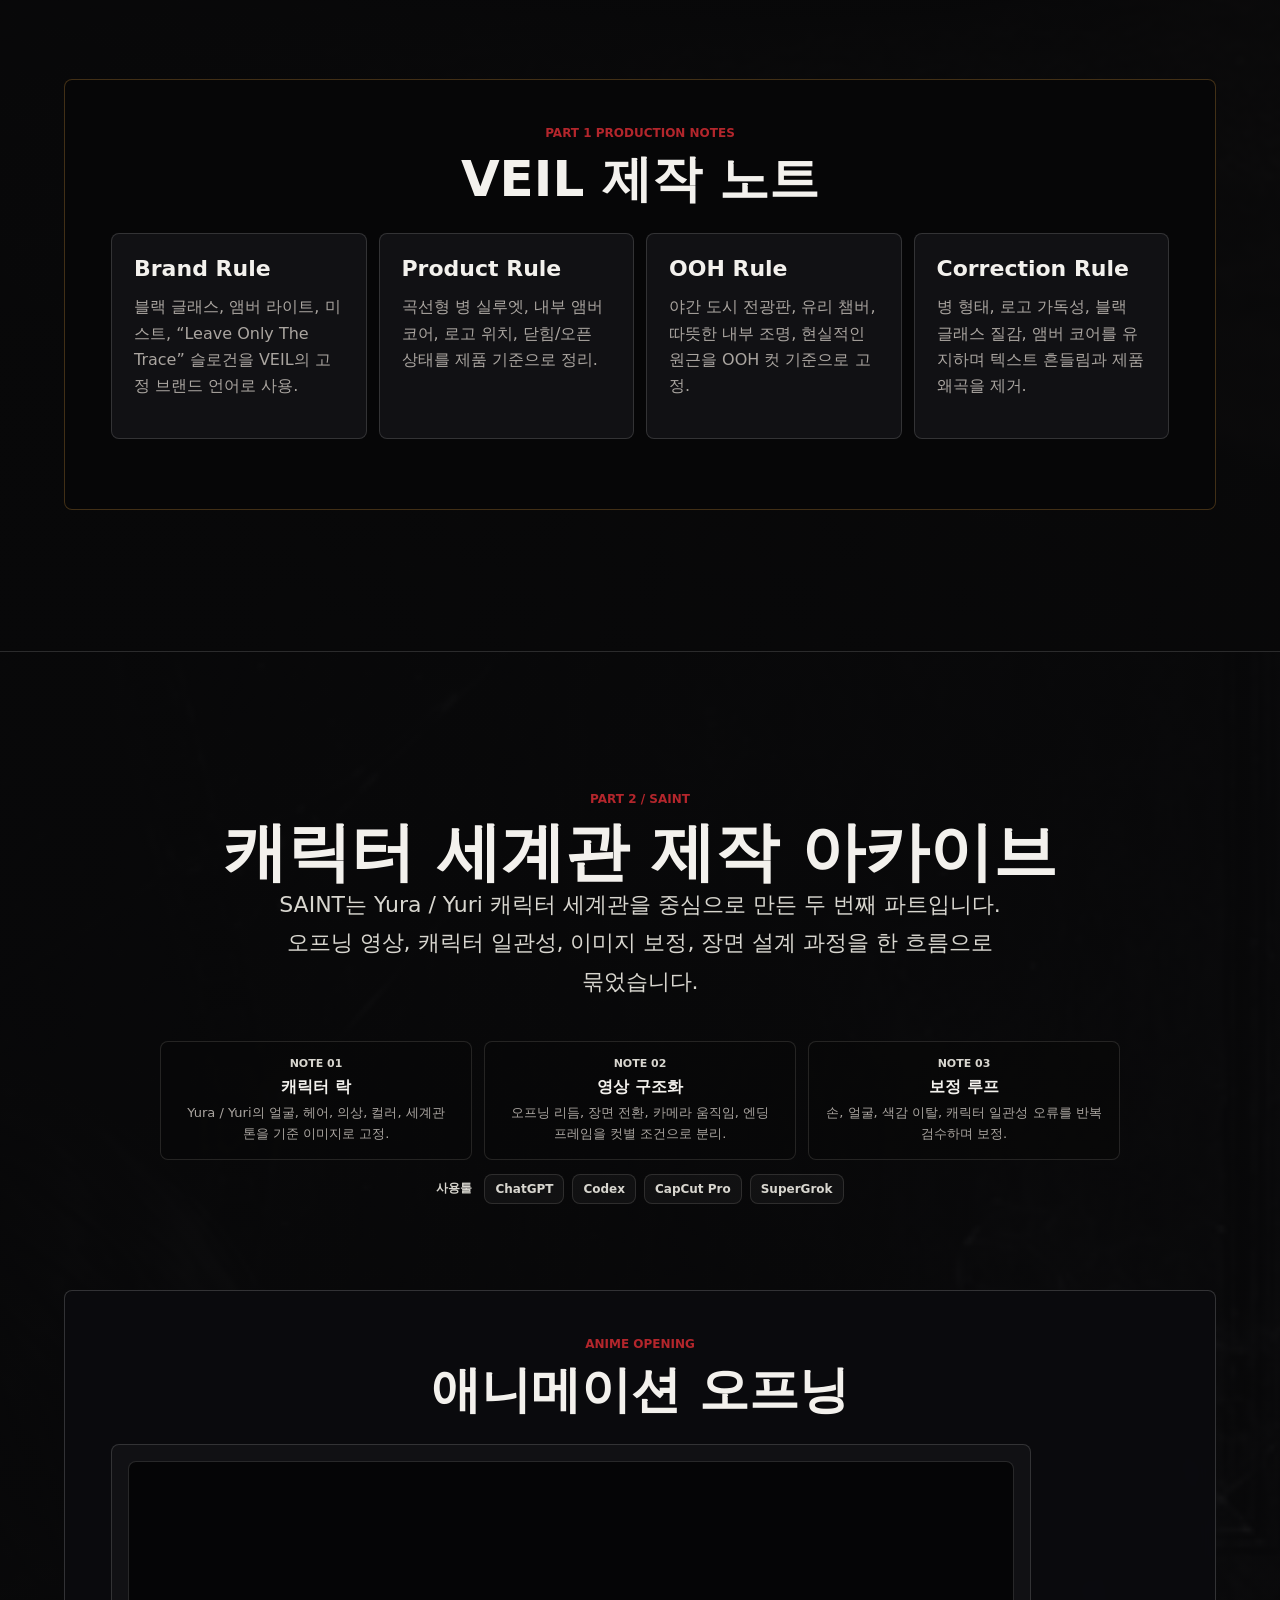
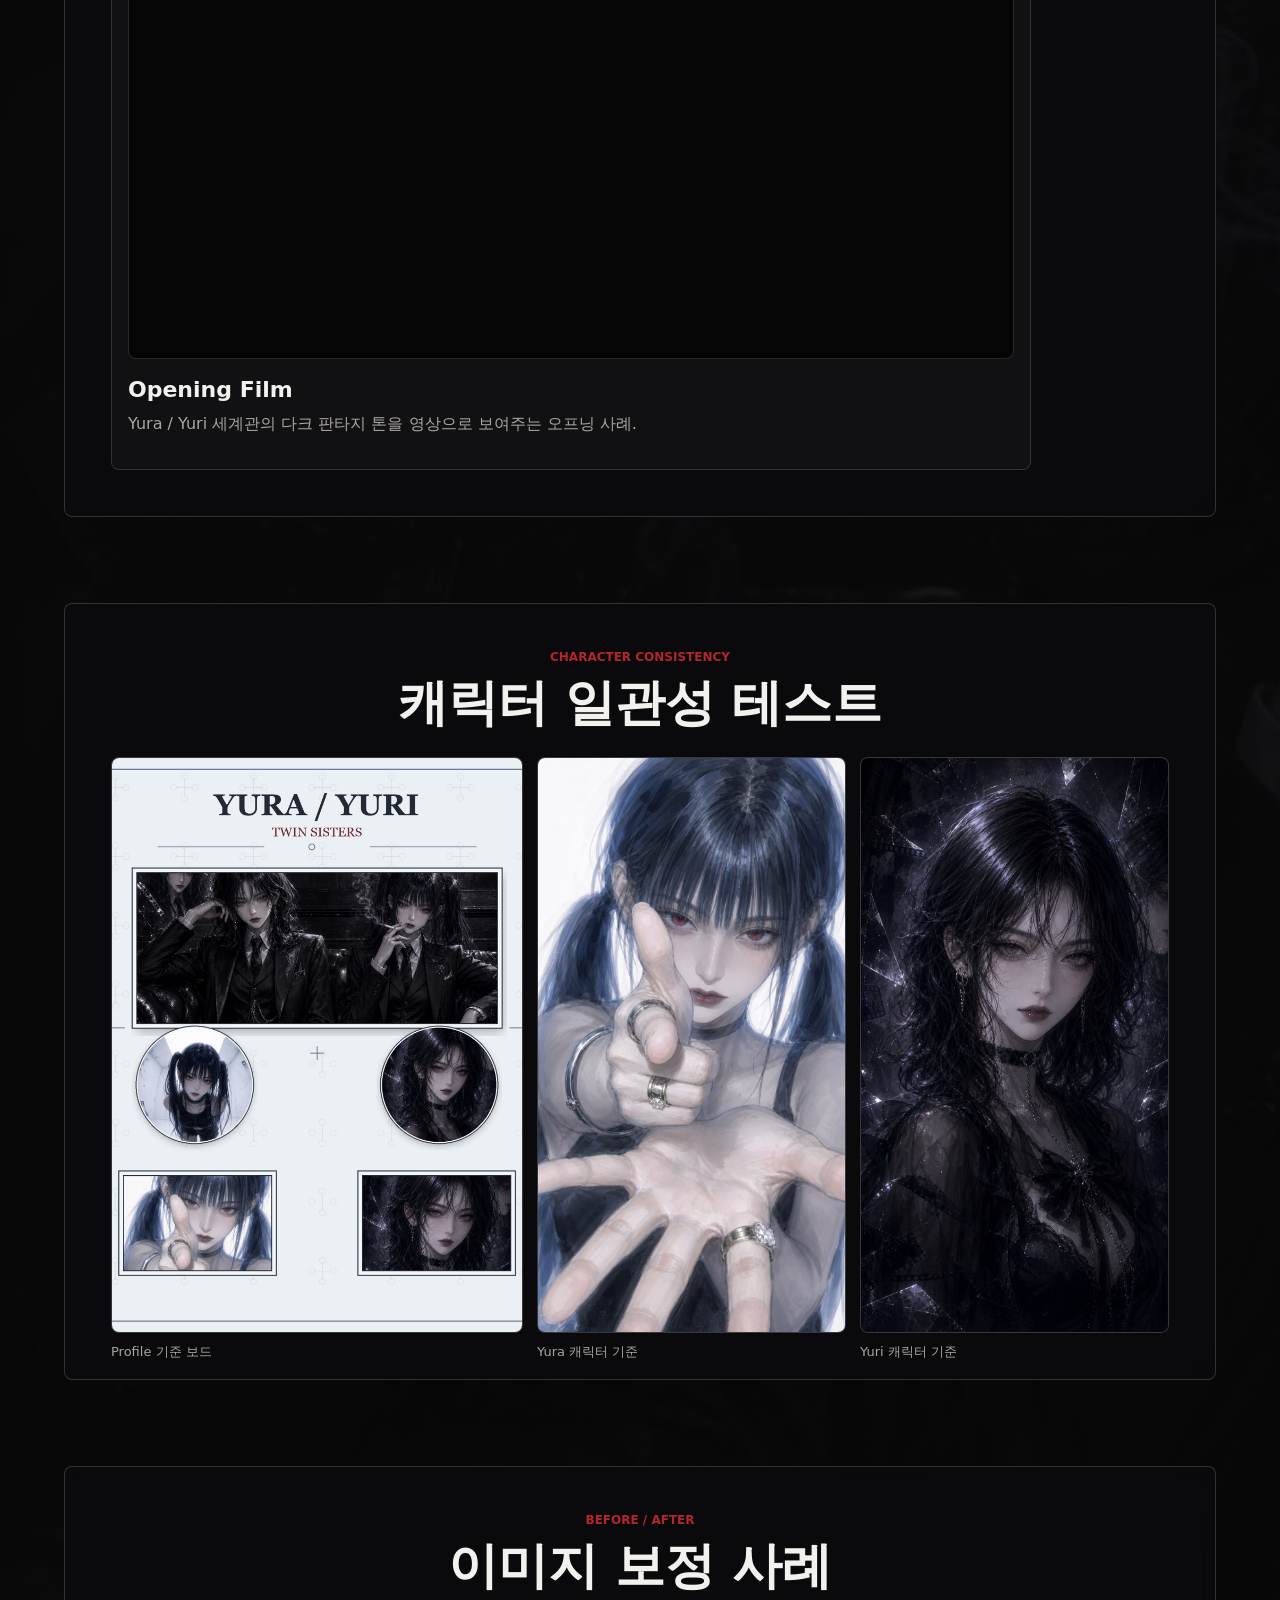
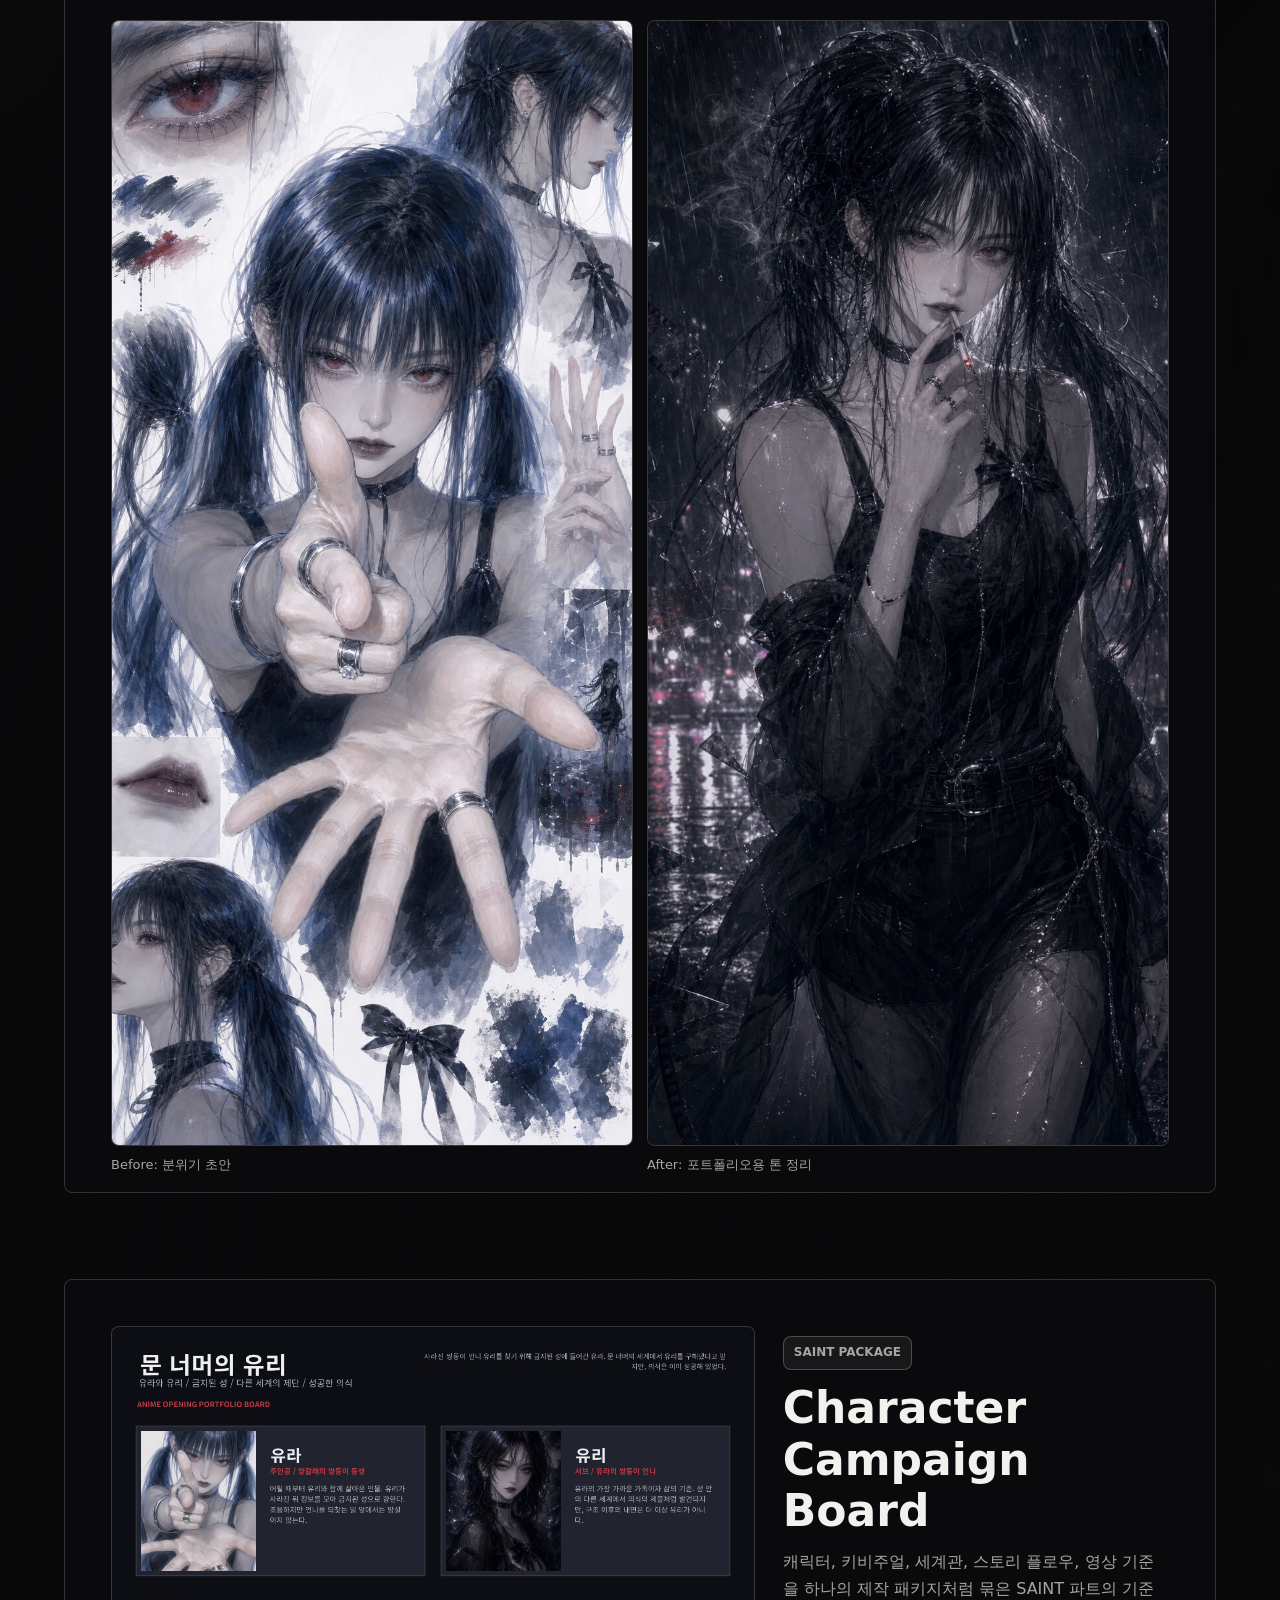
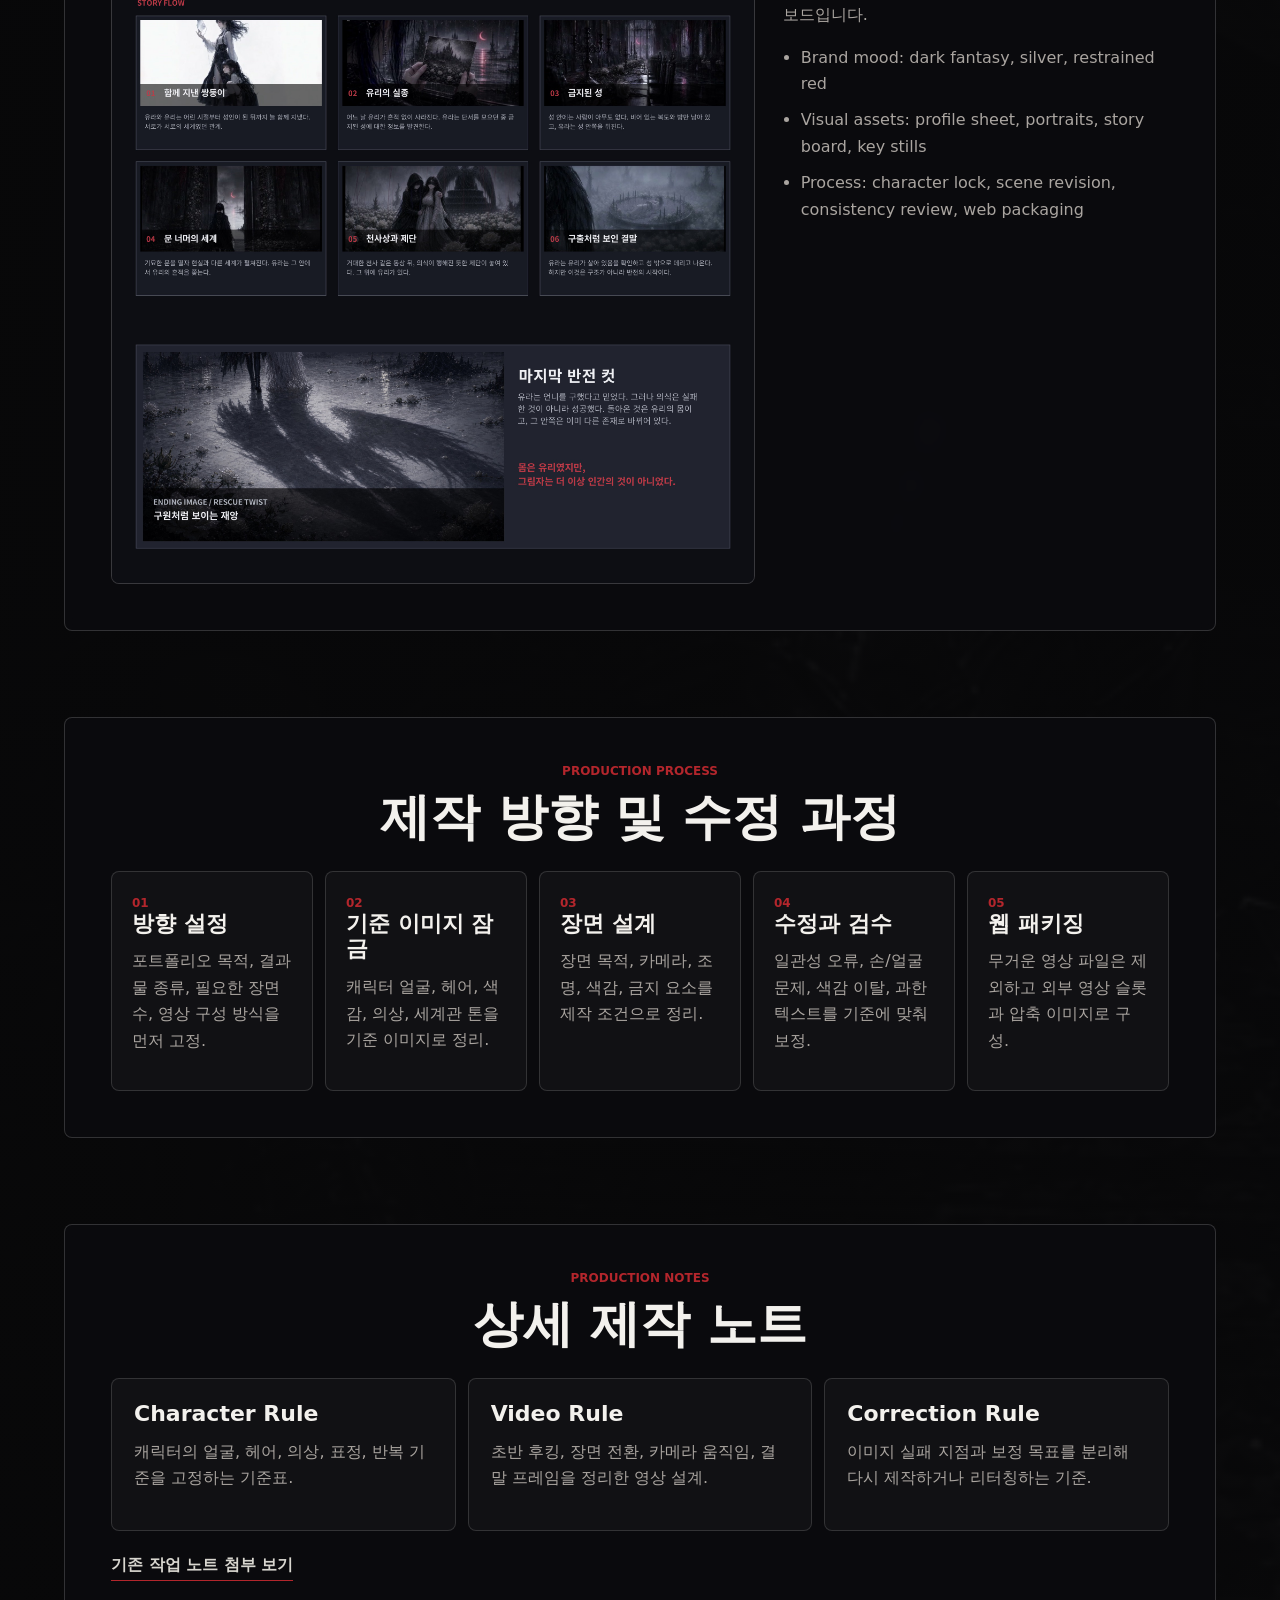
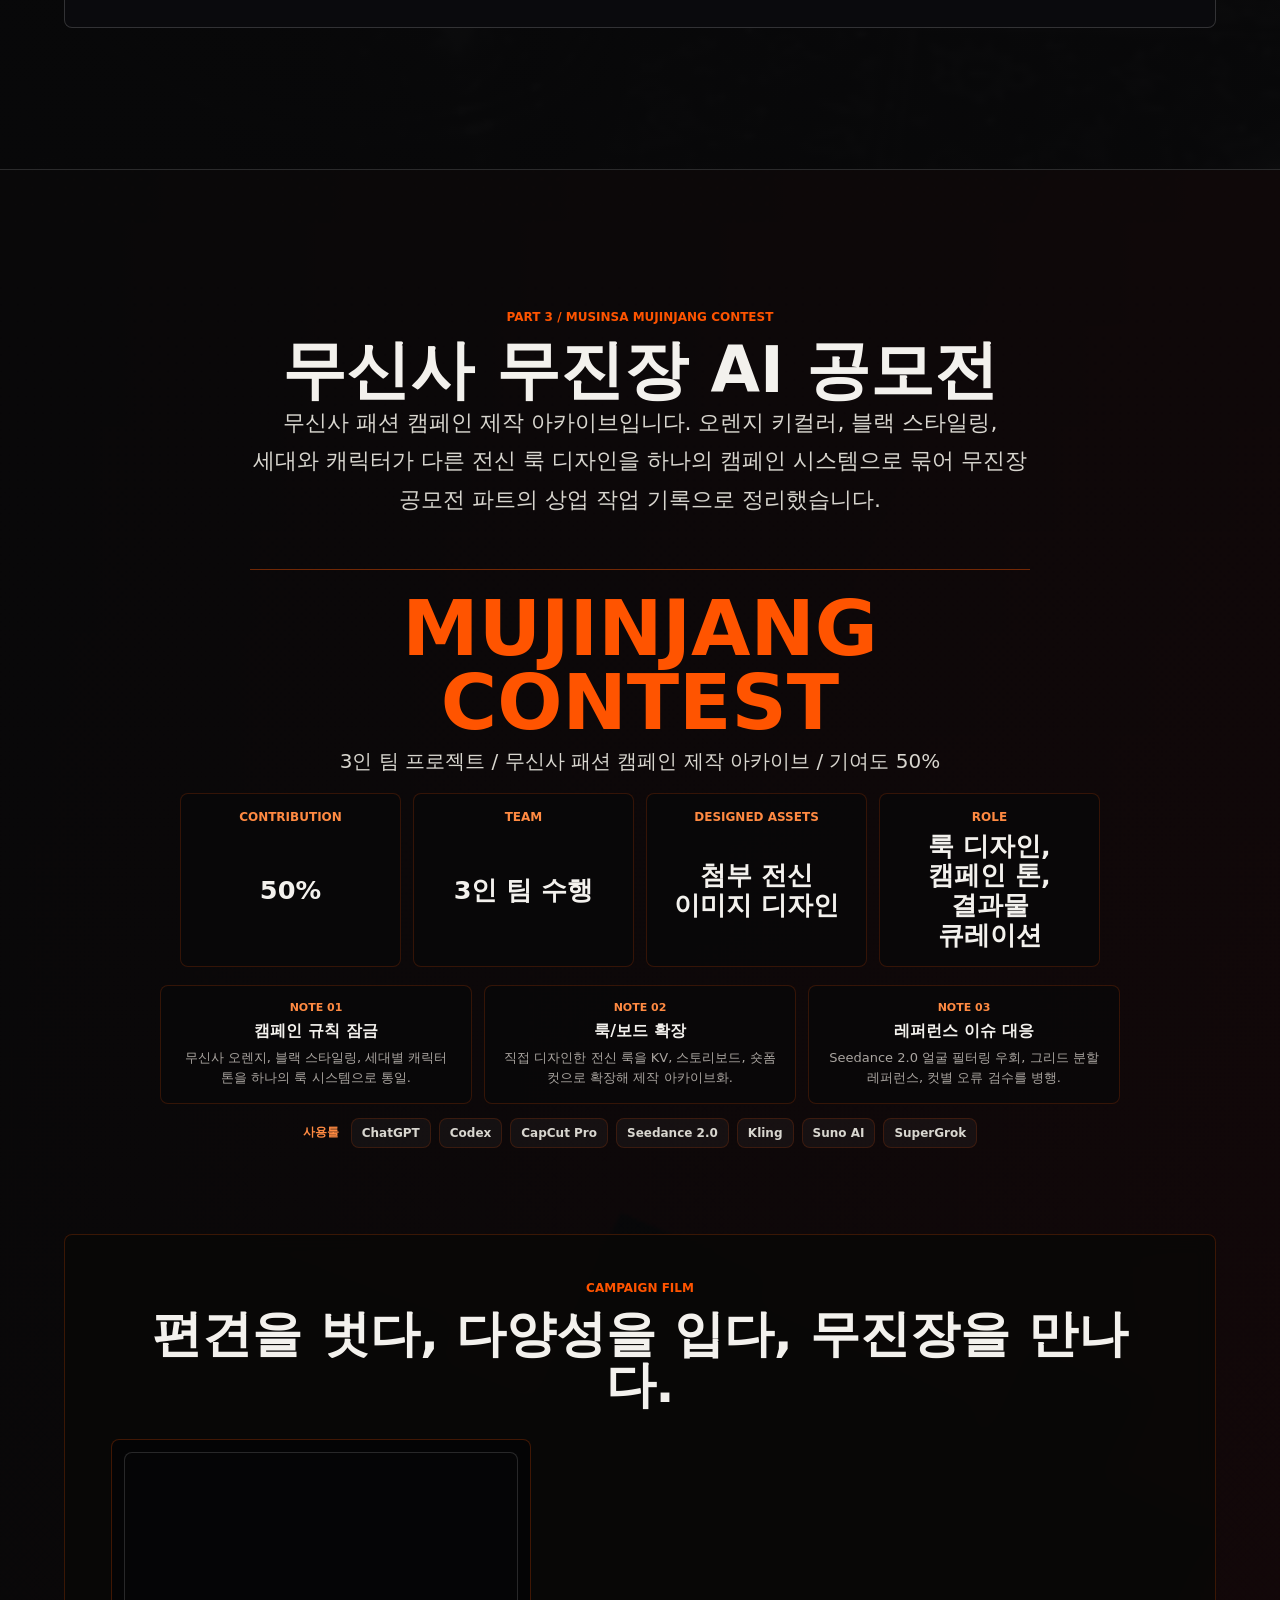
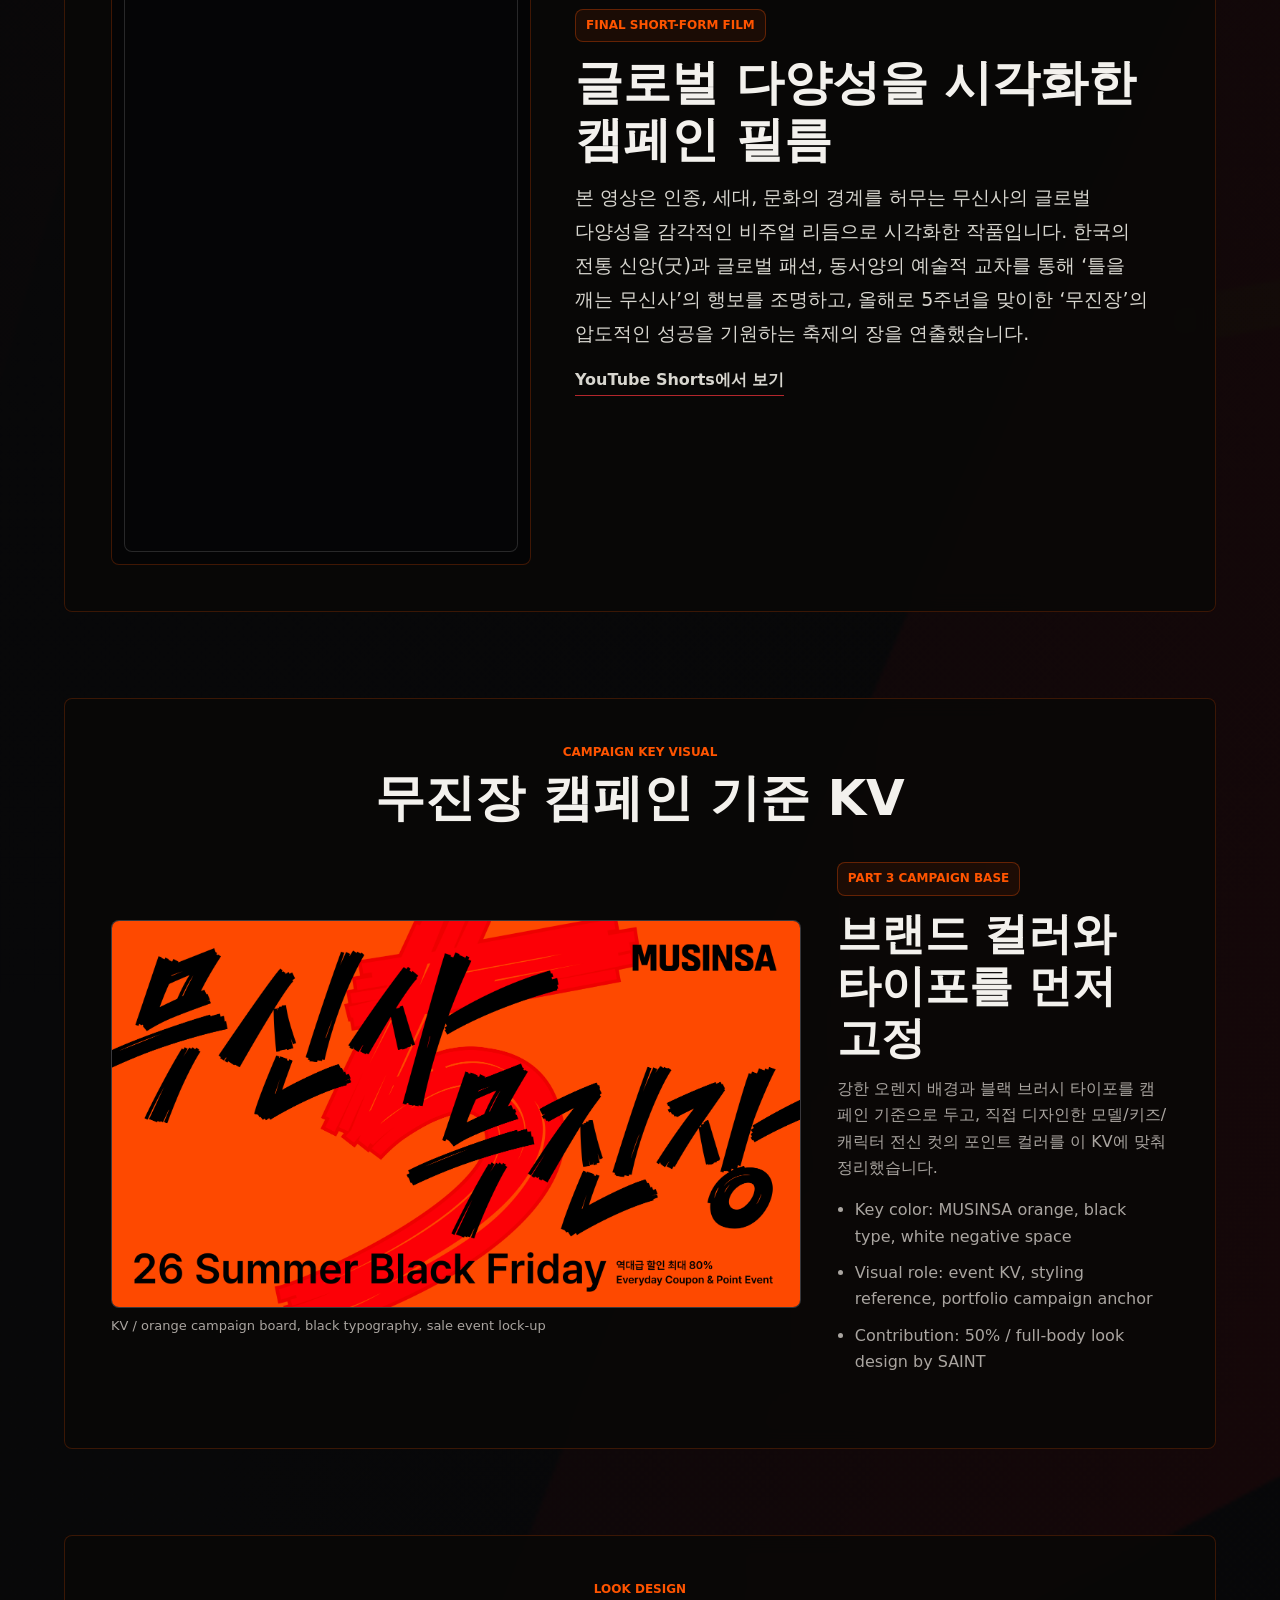
==== commit ab9ab8a6: "Refine portfolio backup layout" ====
--- a/광고/sites/saint-portfolio/index.html
+++ b/광고/sites/saint-portfolio/index.html
@@ -8,7 +8,7 @@
       name="description"
       content="Commercial visuals, character worldbuilding, fashion campaign systems, and production notes by SAINT."
     />
-    <link rel="stylesheet" href="./styles.css?v=20260607k" />
+    <link rel="stylesheet" href="./styles.css?v=20260608a" />
   </head>
   <body>
     <header class="topbar" aria-label="Primary">
@@ -678,23 +678,19 @@
               #FE4900 오렌지 시그널과 블랙 스튜디오 톤으로 연결했습니다.
             </p>
             <div class="storyboard-gallery storyboard-gallery--musinsa">
-              <figure>
+              <figure class="storyboard-feature">
                 <img src="./assets/musinsa-storyboard-brush-final.png" alt="Dynamic floor calligraphy storyboard for MUSINSA campaign" />
                 <figcaption>Dynamic Floor Calligraphy / brush and orange liquid sequence</figcaption>
               </figure>
-              <figure>
-                <img src="./assets/musinsa-storyboard-elder-smoke-front.png" alt="Elder smoke entrance storyboard for MUSINSA campaign" />
-                <figcaption>Elder Smoke Entrance / orange smoke reveal</figcaption>
-              </figure>
-              <figure>
+              <figure class="storyboard-feature">
                 <img src="./assets/musinsa-storyboard-skateboard-board.png" alt="Skateboard drift coupon board storyboard for MUSINSA campaign" />
                 <figcaption>Skateboard Drift / random coupon board sequence</figcaption>
               </figure>
-              <figure>
+              <figure class="storyboard-feature">
                 <img src="./assets/musinsa-storyboard-generated-01.png" alt="Three-cut elder orange smoke storyboard for MUSINSA campaign" />
                 <figcaption>Elder Three-Cut / smoke clearing to full look</figcaption>
               </figure>
-              <figure>
+              <figure class="storyboard-feature">
                 <img src="./assets/musinsa-storyboard-age-transition-runway.png" alt="Age transition runway storyboard with elder, children, youth, and middle-age looks for MUSINSA campaign" />
                 <figcaption>Age Transition Runway / elder, child, youth, and middle-age flow</figcaption>
               </figure>
@@ -706,7 +702,7 @@
                 <img src="./assets/musinsa-storyboard-shaman.png" alt="Shaman bell particle ritual storyboard for MUSINSA campaign" />
                 <figcaption>Shaman Bell Ritual / particle motion cuts</figcaption>
               </figure>
-              <figure>
+              <figure class="storyboard-feature">
                 <img src="./assets/musinsa-storyboard-shaman-brand-sequence.png" alt="Five-cut shaman storyboard with fan, bell motion, orange Korean typography, and MUSINSA campaign end card" />
                 <figcaption>Shaman Brand Sequence / ritual motion to MUSINSA end card</figcaption>
               </figure>
--- a/광고/sites/saint-portfolio/styles.css
+++ b/광고/sites/saint-portfolio/styles.css
@@ -268,14 +268,18 @@
 .part-shell {
   position: relative;
   z-index: 1;
-  max-width: 1360px;
+  width: min(100%, 1360px);
   display: grid;
   gap: clamp(42px, 7vw, 86px);
   margin: 0 auto;
 }
 
 .part-header {
-  max-width: 960px;
+  width: min(100%, 960px);
+  display: grid;
+  justify-items: center;
+  margin: 0 auto;
+  text-align: center;
 }
 
 .part-header h2 {
@@ -295,7 +299,7 @@
   max-width: 780px;
   display: grid;
   gap: 8px;
-  margin-top: 28px;
+  margin: 28px auto 0;
   padding-top: 22px;
   border-top: 1px solid rgba(232, 183, 106, 0.3);
 }
@@ -323,11 +327,12 @@
 }
 
 .harness-summary {
+  width: 100%;
   max-width: 960px;
   display: grid;
   grid-template-columns: repeat(3, minmax(0, 1fr));
   gap: 12px;
-  margin-top: 18px;
+  margin: 18px auto 0;
 }
 
 .harness-summary article {
@@ -385,12 +390,14 @@
 }
 
 .tool-stack {
+  width: 100%;
   max-width: 960px;
   display: flex;
   align-items: center;
+  justify-content: center;
   flex-wrap: wrap;
   gap: 10px 12px;
-  margin-top: 14px;
+  margin: 14px auto 0;
 }
 
 .tool-stack__label {
@@ -437,11 +444,12 @@
 }
 
 .credit-grid {
+  width: 100%;
   max-width: 920px;
   display: grid;
   grid-template-columns: repeat(4, minmax(0, 1fr));
   gap: 12px;
-  margin-top: 18px;
+  margin: 18px auto 0;
 }
 
 .credit-grid article {
@@ -479,6 +487,7 @@
 }
 
 .part-block {
+  width: 100%;
   scroll-margin-top: 96px;
   padding: clamp(22px, 4vw, 46px);
   background: rgba(9, 9, 11, 0.78);
@@ -511,8 +520,14 @@
 }
 
 .section__heading {
-  max-width: 980px;
-  margin-bottom: 36px;
+  width: min(100%, 980px);
+  margin: 0 auto 36px;
+  text-align: center;
+}
+
+.section__heading .eyebrow {
+  margin-right: auto;
+  margin-left: auto;
 }
 
 .intro {
@@ -779,7 +794,13 @@
 }
 
 .campaign-copy .section__heading {
-  margin-bottom: 22px;
+  width: 100%;
+  margin: 0 0 22px;
+  text-align: left;
+}
+
+.campaign-copy .section__heading .eyebrow {
+  margin-left: 0;
 }
 
 .campaign-copy h2,
@@ -827,9 +848,11 @@
 }
 
 .campaign-gallery {
+  width: 100%;
   display: grid;
   grid-template-columns: repeat(3, minmax(0, 1fr));
   gap: 18px;
+  margin: 0 auto;
 }
 
 .campaign-gallery figure {
@@ -858,17 +881,21 @@
 }
 
 .musinsa-kv-grid {
+  width: 100%;
   display: grid;
   grid-template-columns: minmax(0, 1.35fr) minmax(280px, 0.65fr);
   gap: clamp(22px, 4vw, 36px);
   align-items: center;
+  margin: 0 auto;
 }
 
 .musinsa-film-layout {
+  width: 100%;
   display: grid;
   grid-template-columns: minmax(240px, 420px) minmax(0, 1fr);
   gap: clamp(24px, 4vw, 44px);
   align-items: center;
+  margin: 0 auto;
 }
 
 .embed-panel--shorts {
@@ -901,10 +928,11 @@
 
 .archive-lead {
   max-width: 860px;
-  margin: -6px 0 26px;
+  margin: -6px auto 26px;
   color: var(--silver);
   font-size: clamp(16px, 1.7vw, 19px);
   line-height: 1.75;
+  text-align: center;
   word-break: keep-all;
   overflow-wrap: anywhere;
 }
@@ -920,9 +948,11 @@
 }
 
 .designer-gallery {
+  width: 100%;
   display: grid;
   grid-template-columns: repeat(5, minmax(0, 1fr));
   gap: 14px;
+  margin: 0 auto;
 }
 
 .designer-gallery figure {
@@ -950,12 +980,15 @@
   margin-top: 0;
   color: var(--silver);
   line-height: 1.45;
+  text-align: center;
 }
 
 .storyboard-gallery {
+  width: 100%;
   display: grid;
   grid-template-columns: repeat(2, minmax(0, 1fr));
   gap: 16px;
+  margin: 0 auto;
 }
 
 .storyboard-gallery figure {
@@ -984,11 +1017,10 @@
   margin-top: 0;
   color: var(--silver);
   line-height: 1.45;
-}
-
-.storyboard-gallery figure:first-child,
-.storyboard-gallery figure:nth-child(3),
-.storyboard-gallery figure:nth-child(5) {
+  text-align: center;
+}
+
+.storyboard-gallery .storyboard-feature {
   grid-column: 1 / -1;
 }
 
@@ -998,8 +1030,10 @@
 
 .frame-skill-gallery,
 .frame-sequence-grid {
+  width: 100%;
   display: grid;
   gap: 14px;
+  margin: 0 auto;
 }
 
 .frame-skill-gallery {
@@ -1053,6 +1087,7 @@
   margin-top: 0;
   color: var(--silver);
   line-height: 1.45;
+  text-align: center;
 }
 
 .section-prompt-examples {
@@ -1077,9 +1112,11 @@
 }
 
 .mini-prompt-grid {
+  width: 100%;
   display: grid;
   grid-template-columns: repeat(3, minmax(0, 1fr));
   gap: 12px;
+  margin: 0 auto;
 }
 
 .mini-prompt-grid article {
@@ -1110,10 +1147,11 @@
 }
 
 .problem-solution-grid {
+  width: 100%;
   display: grid;
   grid-template-columns: repeat(3, minmax(0, 1fr));
   gap: 12px;
-  margin-top: 24px;
+  margin: 24px auto 0;
 }
 
 .problem-solution-grid article {
@@ -1150,10 +1188,11 @@
 }
 
 .face-grid-gallery {
+  width: 100%;
   display: grid;
   grid-template-columns: repeat(3, minmax(0, 1fr));
   gap: 14px;
-  margin-top: 20px;
+  margin: 20px auto 0;
 }
 
 .face-pair {
@@ -1186,6 +1225,7 @@
   color: var(--silver);
   font-size: 13px;
   line-height: 1.45;
+  text-align: center;
   word-break: keep-all;
   overflow-wrap: anywhere;
 }
@@ -1193,7 +1233,7 @@
 .grid-ignore-prompt {
   display: grid;
   gap: 12px;
-  margin-top: 20px;
+  margin: 20px auto 0;
   padding: 18px;
   background: rgba(8, 8, 10, 0.86);
   border: 1px solid rgba(255, 255, 255, 0.1);
@@ -1209,7 +1249,10 @@
 }
 
 .campaign-process-heading {
+  width: min(100%, 860px);
   max-width: 860px;
+  margin: 0 auto;
+  text-align: center;
 }
 
 .campaign-process-heading h3 {
@@ -1218,9 +1261,11 @@
 }
 
 .campaign-process {
+  width: 100%;
   display: grid;
   grid-template-columns: 1fr;
   gap: 14px;
+  margin: 0 auto;
 }
 
 .campaign-process article {
@@ -1260,9 +1305,12 @@
 .process-note {
   display: grid;
   gap: 8px;
+  width: min(100%, 980px);
   max-width: 980px;
+  margin: 0 auto;
   padding: 18px 0 0;
   border-top: 1px solid rgba(244, 211, 154, 0.24);
+  text-align: center;
 }
 
 .process-note strong {
@@ -1274,15 +1322,17 @@
 
 .process-note p {
   max-width: 760px;
-  margin-bottom: 0;
+  margin: 0 auto;
   color: var(--muted);
   line-height: 1.7;
 }
 
 .process-gallery {
+  width: 100%;
   display: grid;
   grid-template-columns: minmax(0, 1.25fr) repeat(3, minmax(0, 0.75fr));
   gap: 14px;
+  margin: 0 auto;
 }
 
 .process-gallery figure {
@@ -1311,6 +1361,7 @@
   min-height: 38px;
   margin-top: 0;
   line-height: 1.45;
+  text-align: center;
 }
 
 .campaign-notes {
@@ -1338,10 +1389,11 @@
 }
 
 .prompt-grid {
+  width: 100%;
   display: grid;
   grid-template-columns: repeat(3, minmax(0, 1fr));
   gap: 12px;
-  margin-bottom: 24px;
+  margin: 0 auto 24px;
 }
 
 .prompt-grid--veil {
@@ -1460,9 +1512,7 @@
     grid-template-columns: 1fr;
   }
 
-  .storyboard-gallery figure:first-child,
-  .storyboard-gallery figure:nth-child(3),
-  .storyboard-gallery figure:nth-child(5) {
+  .storyboard-gallery .storyboard-feature {
     grid-column: auto;
   }
 
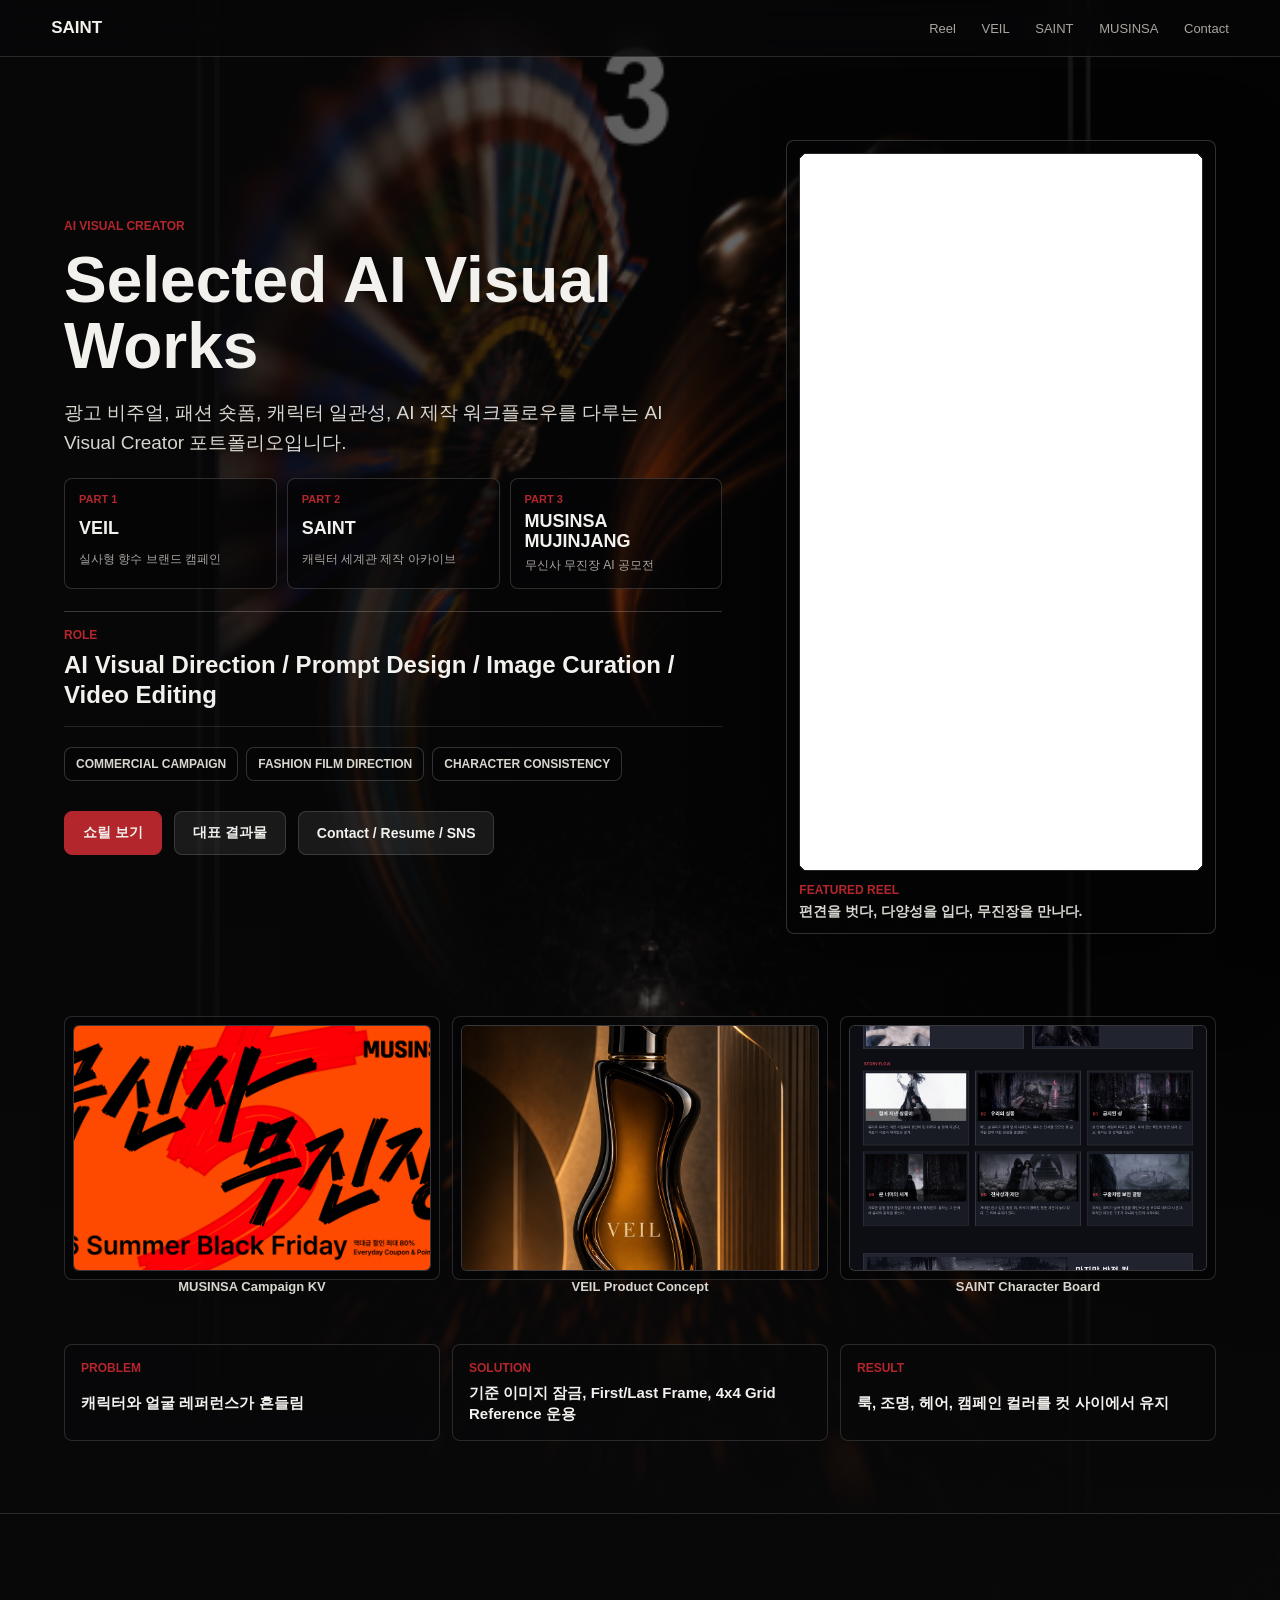
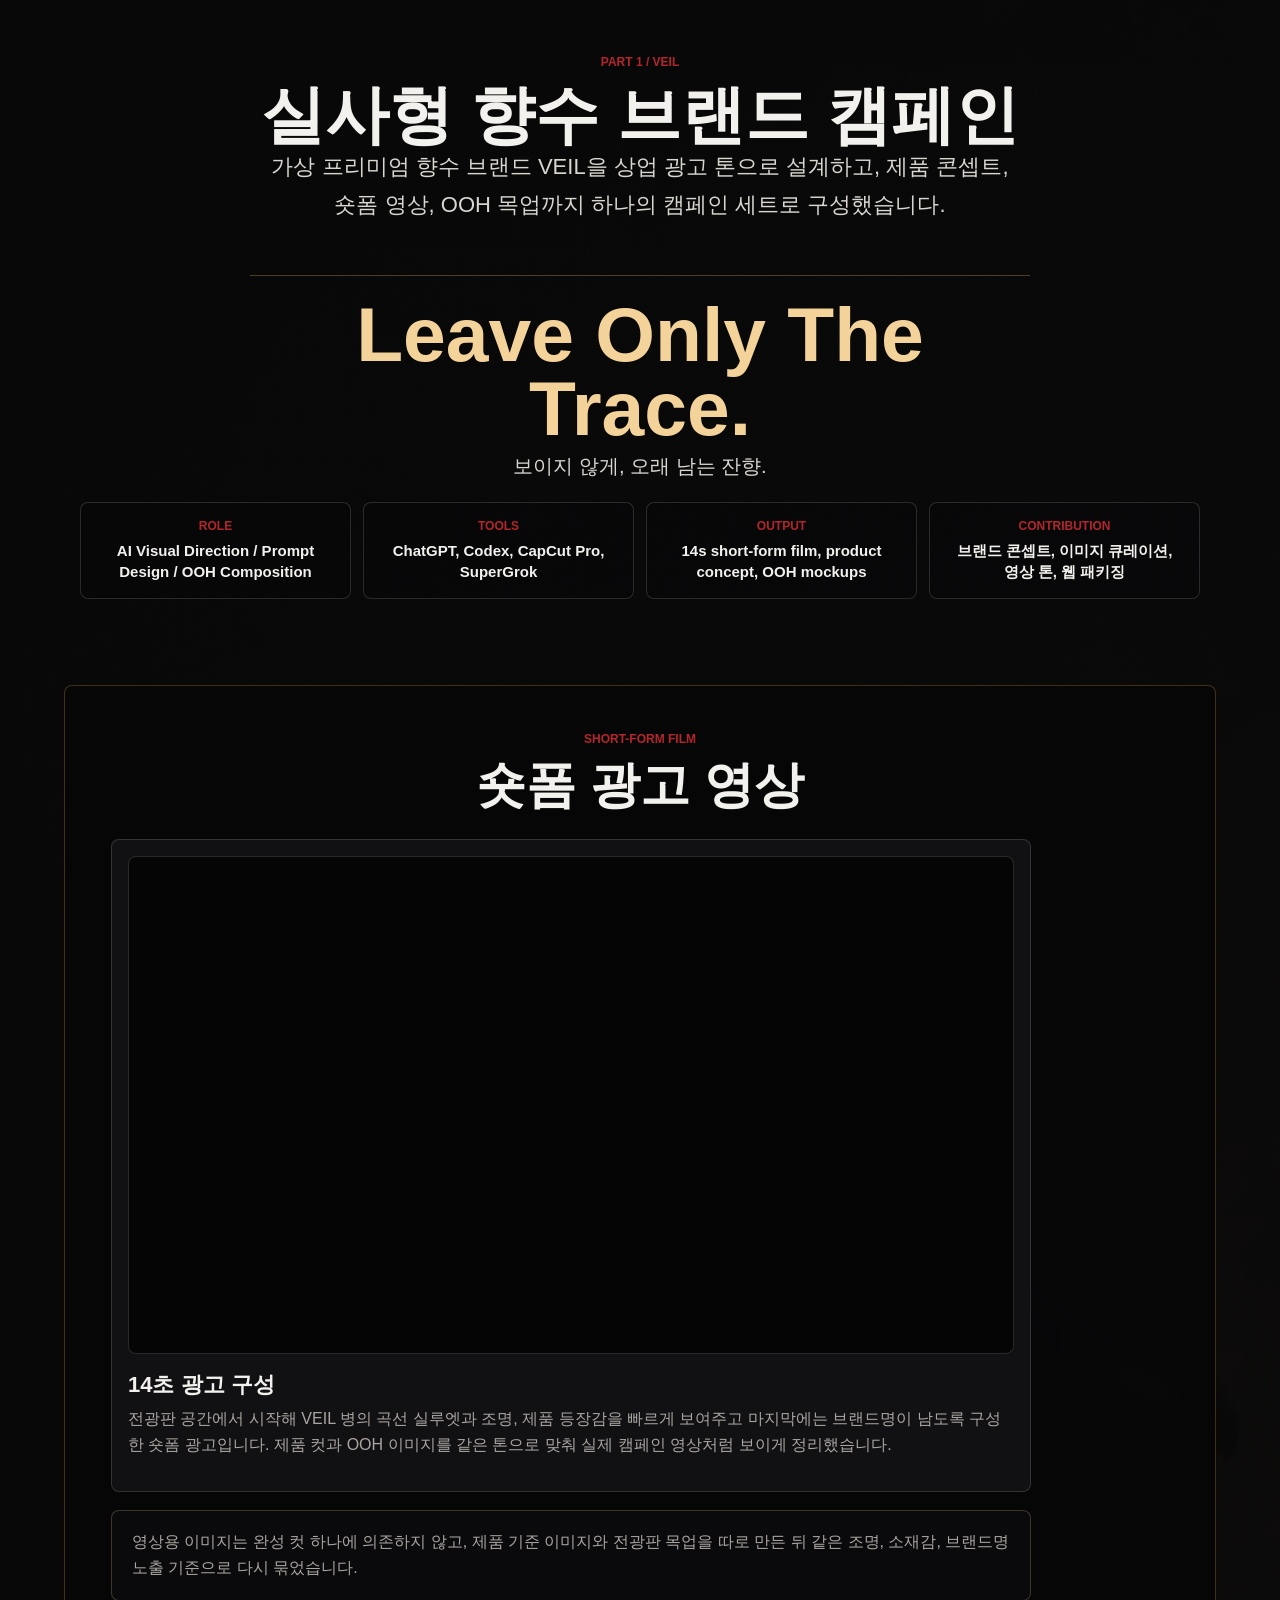
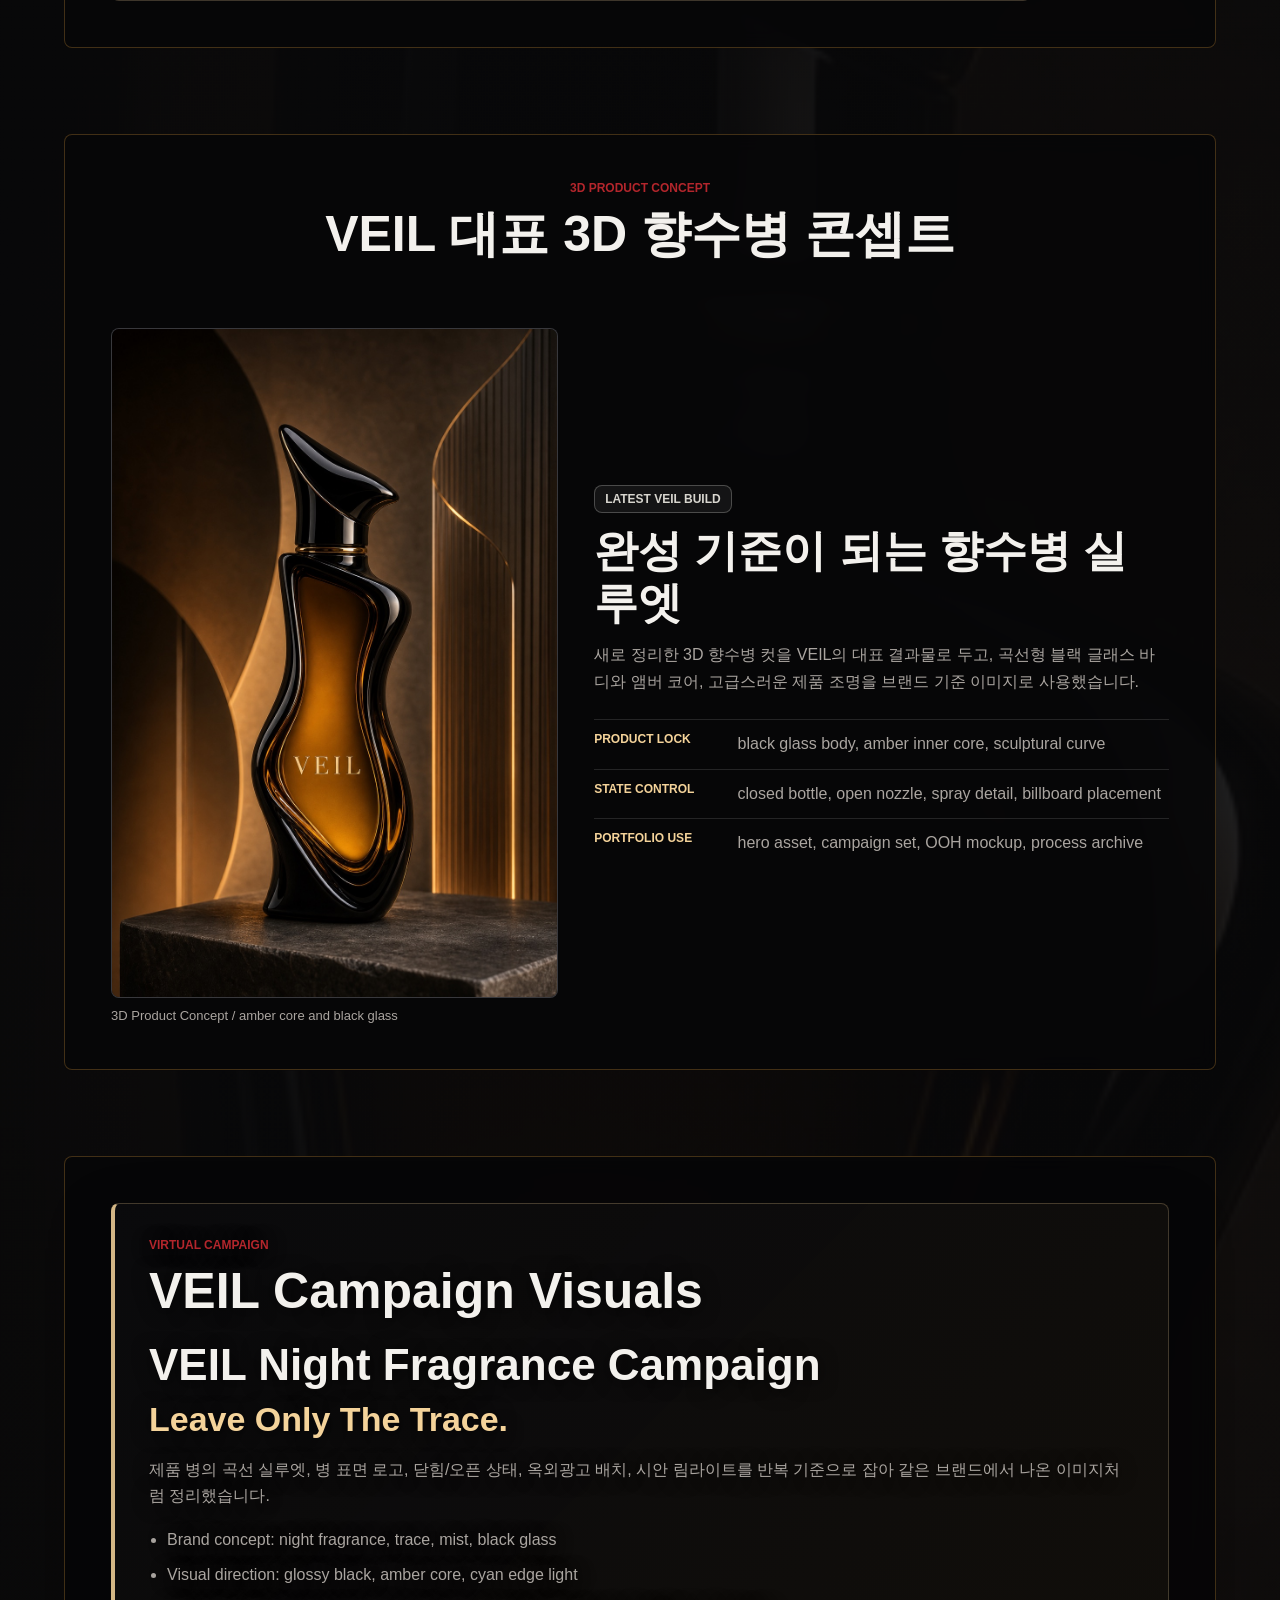
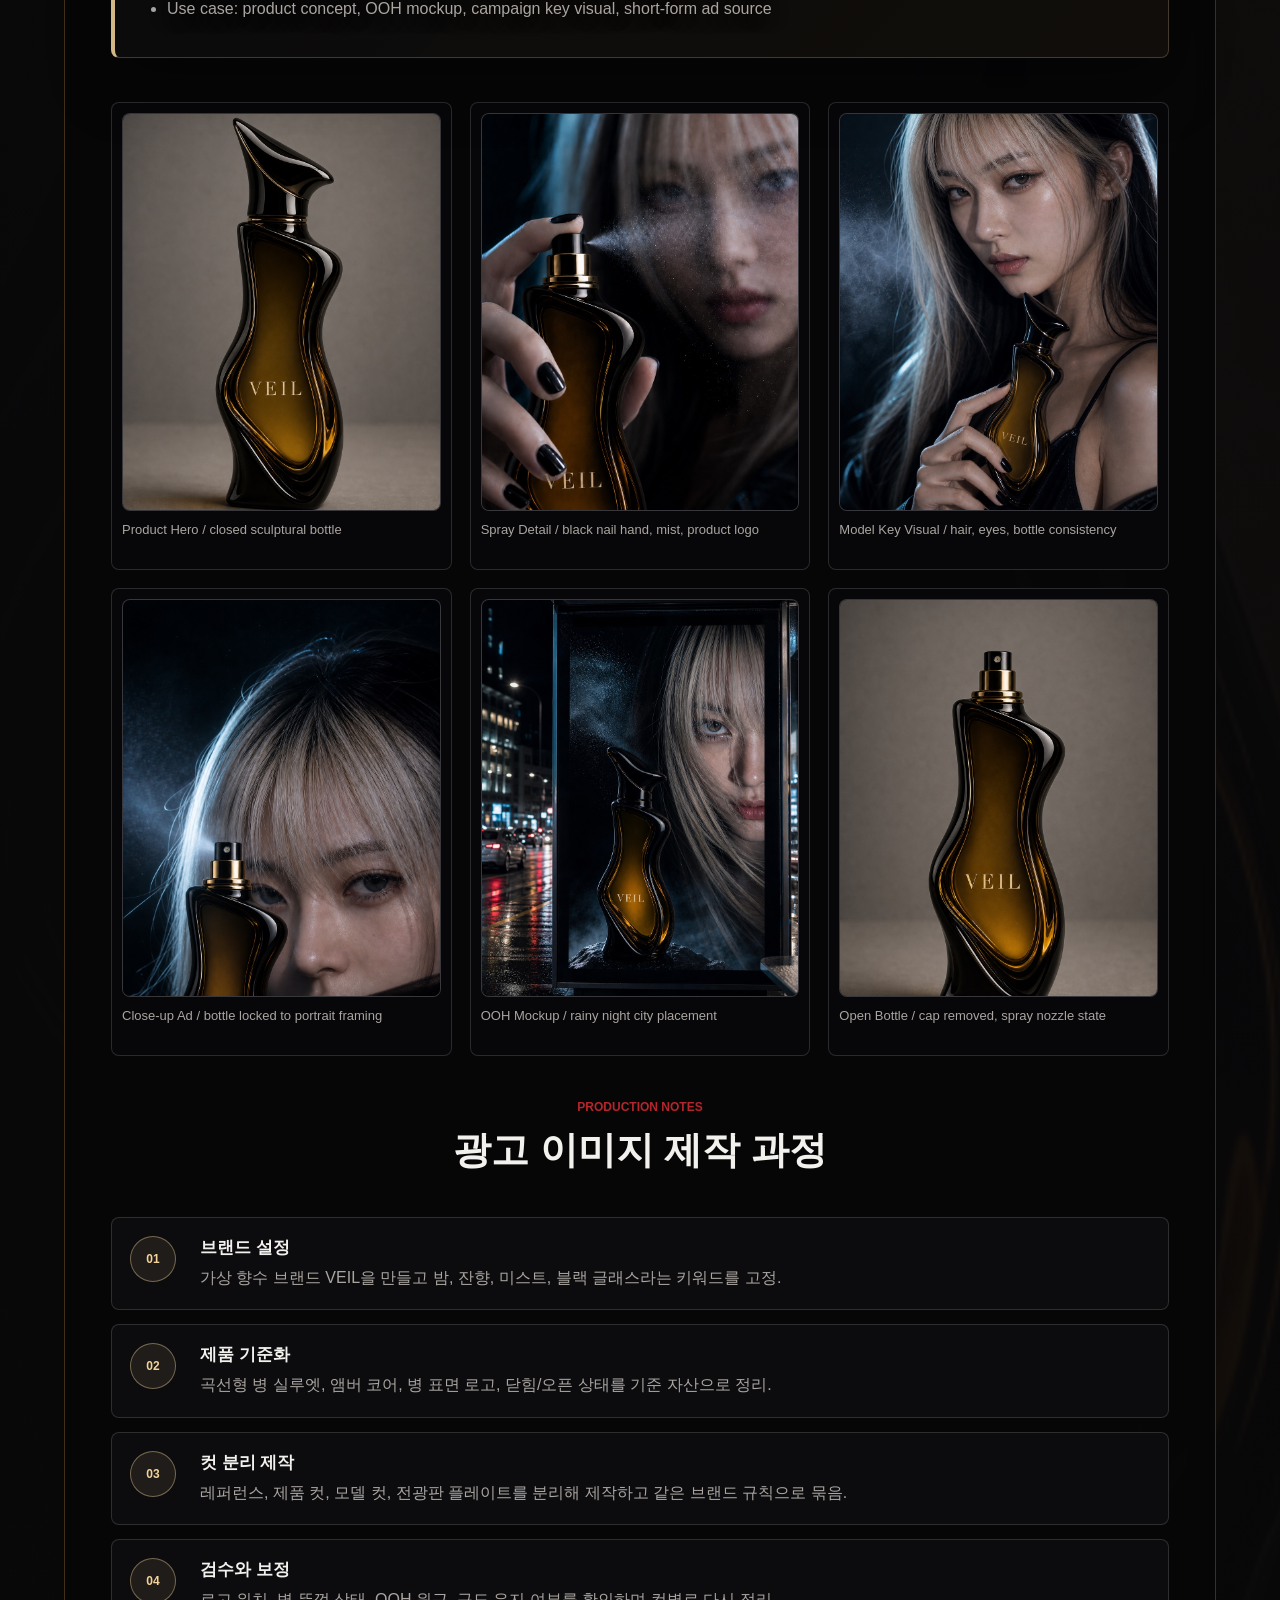
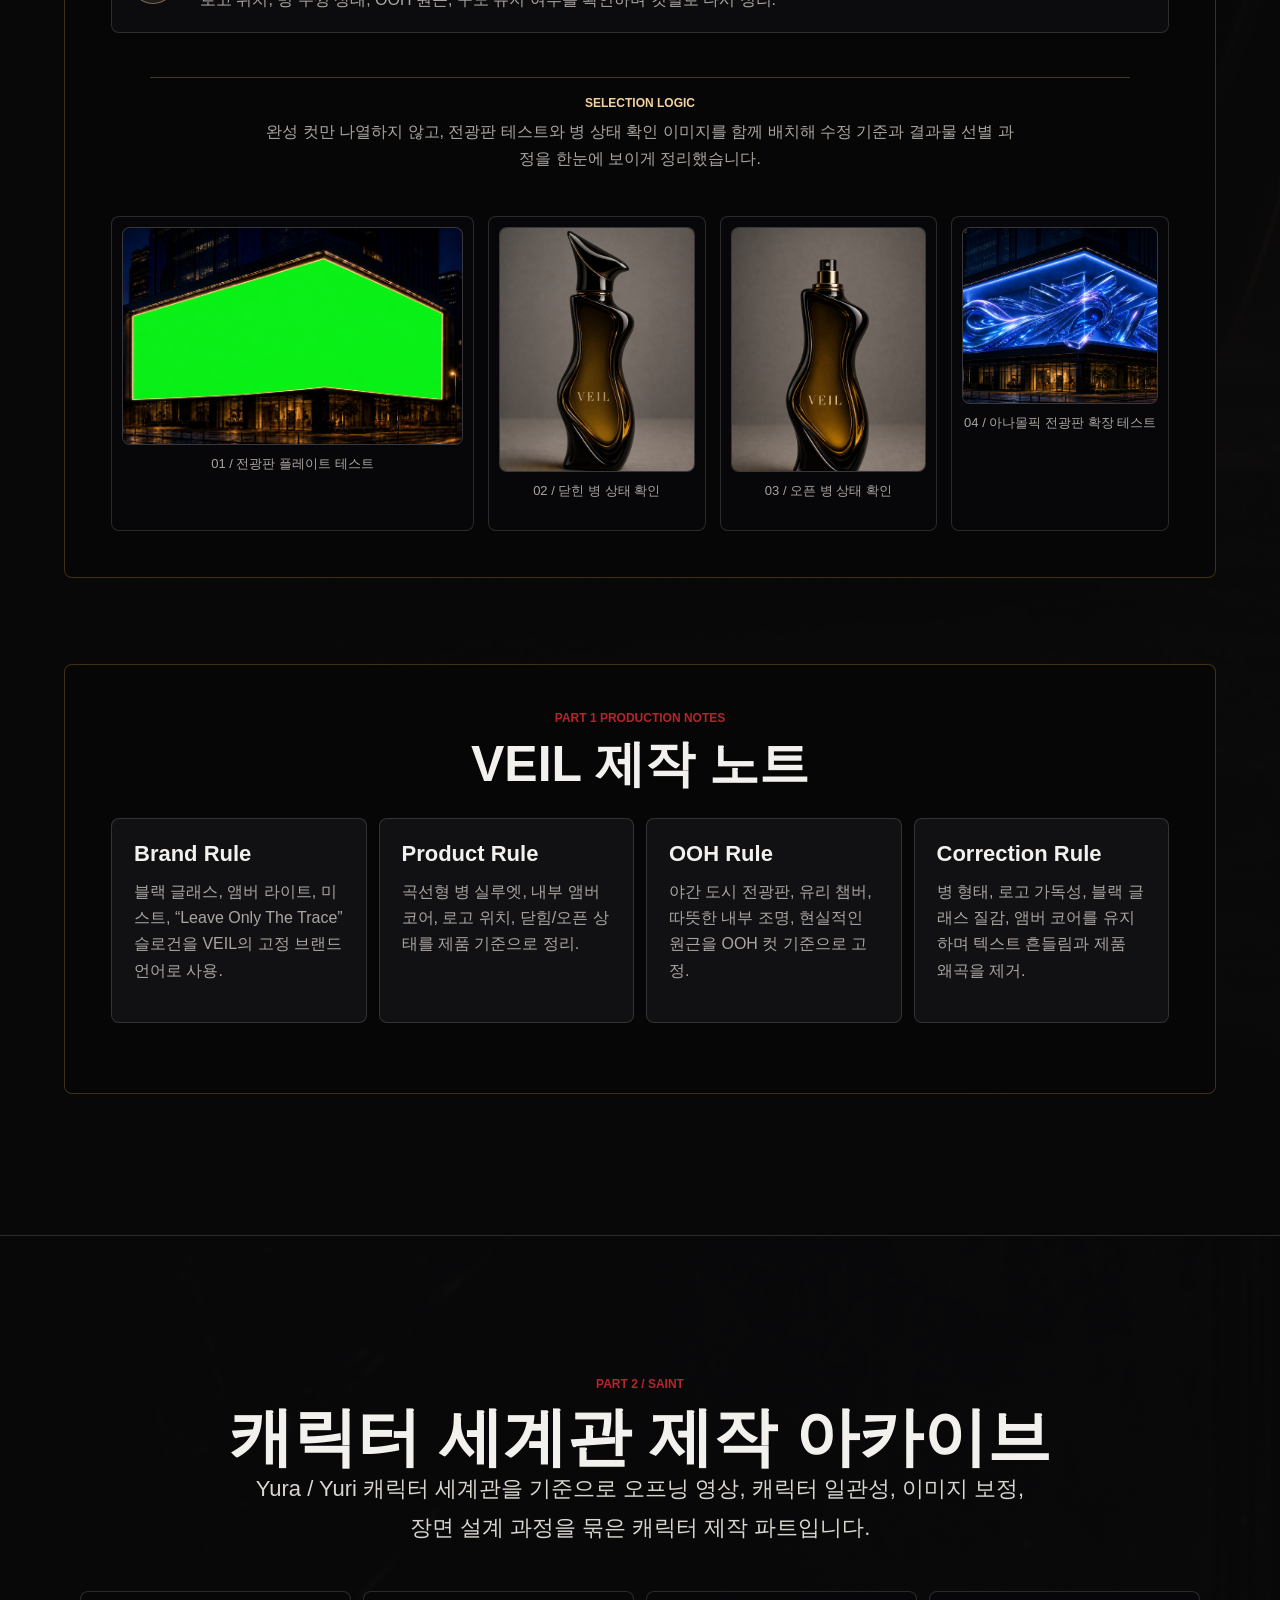
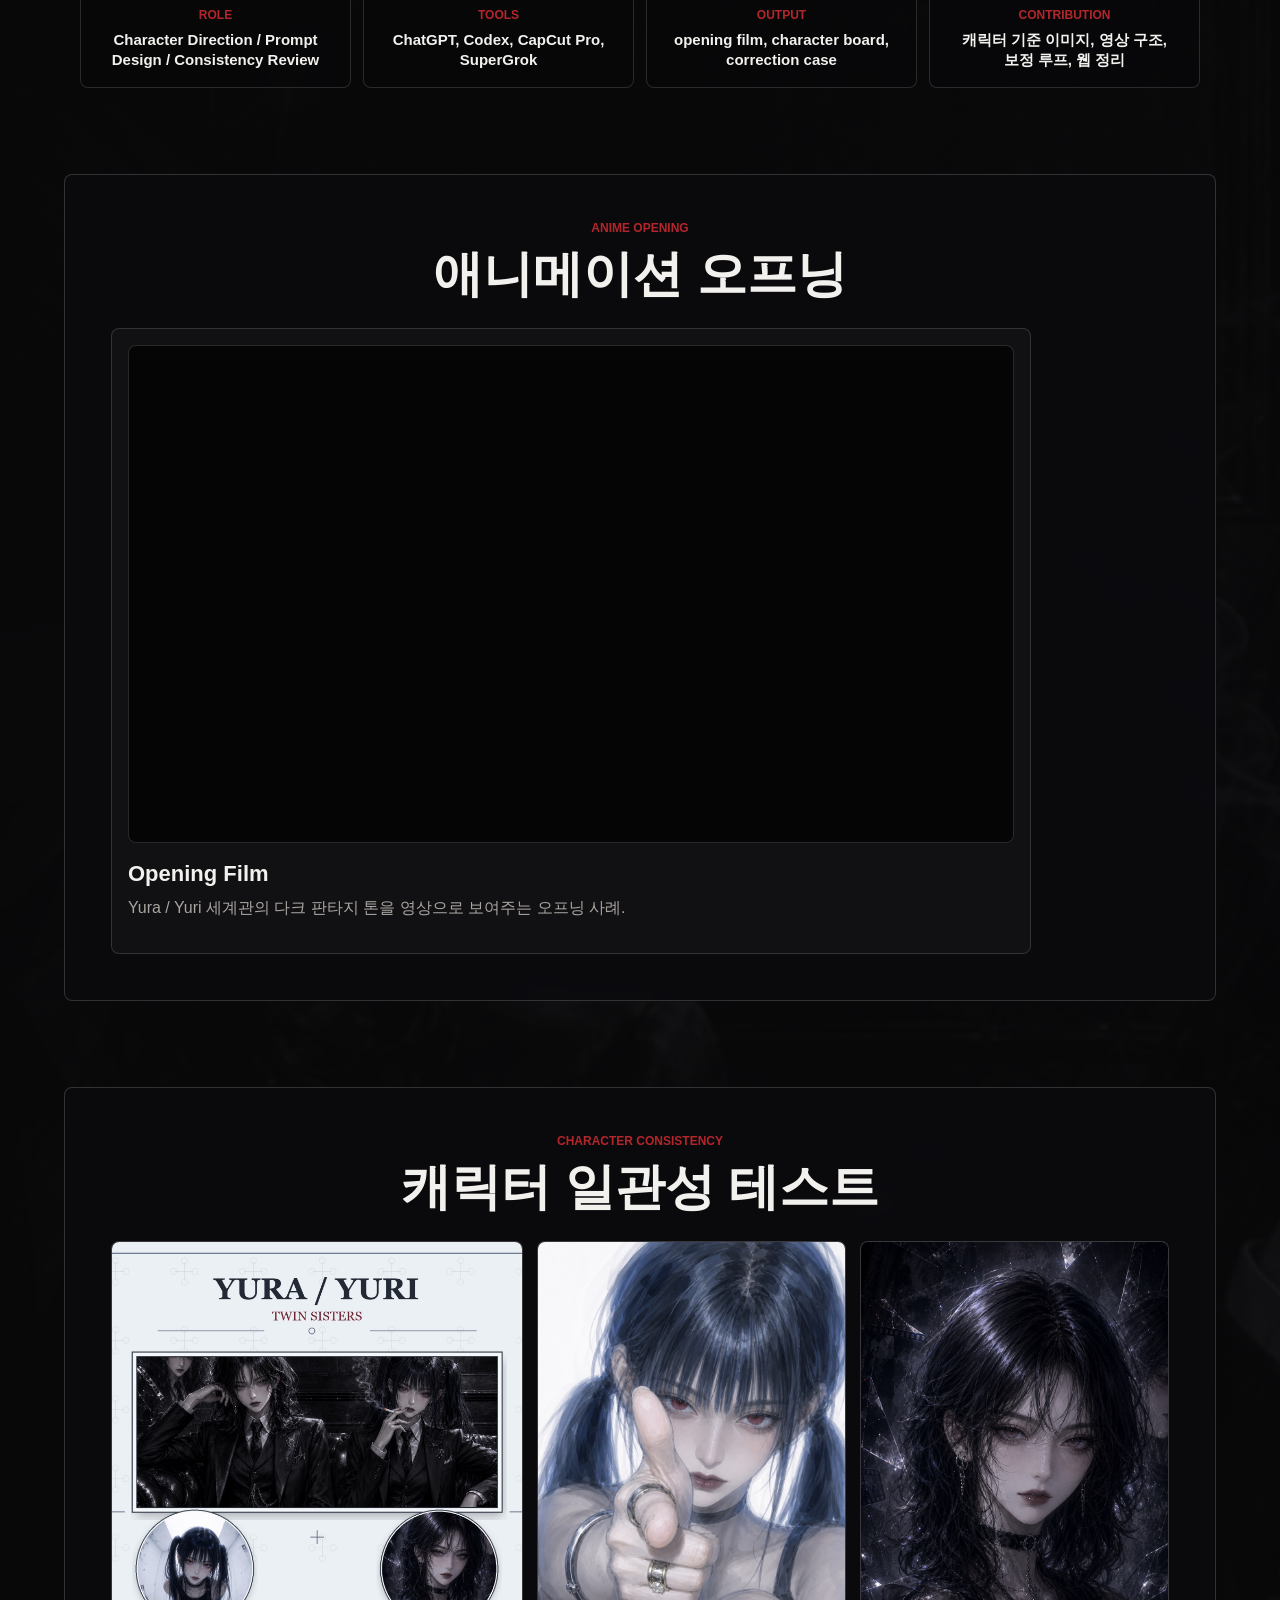
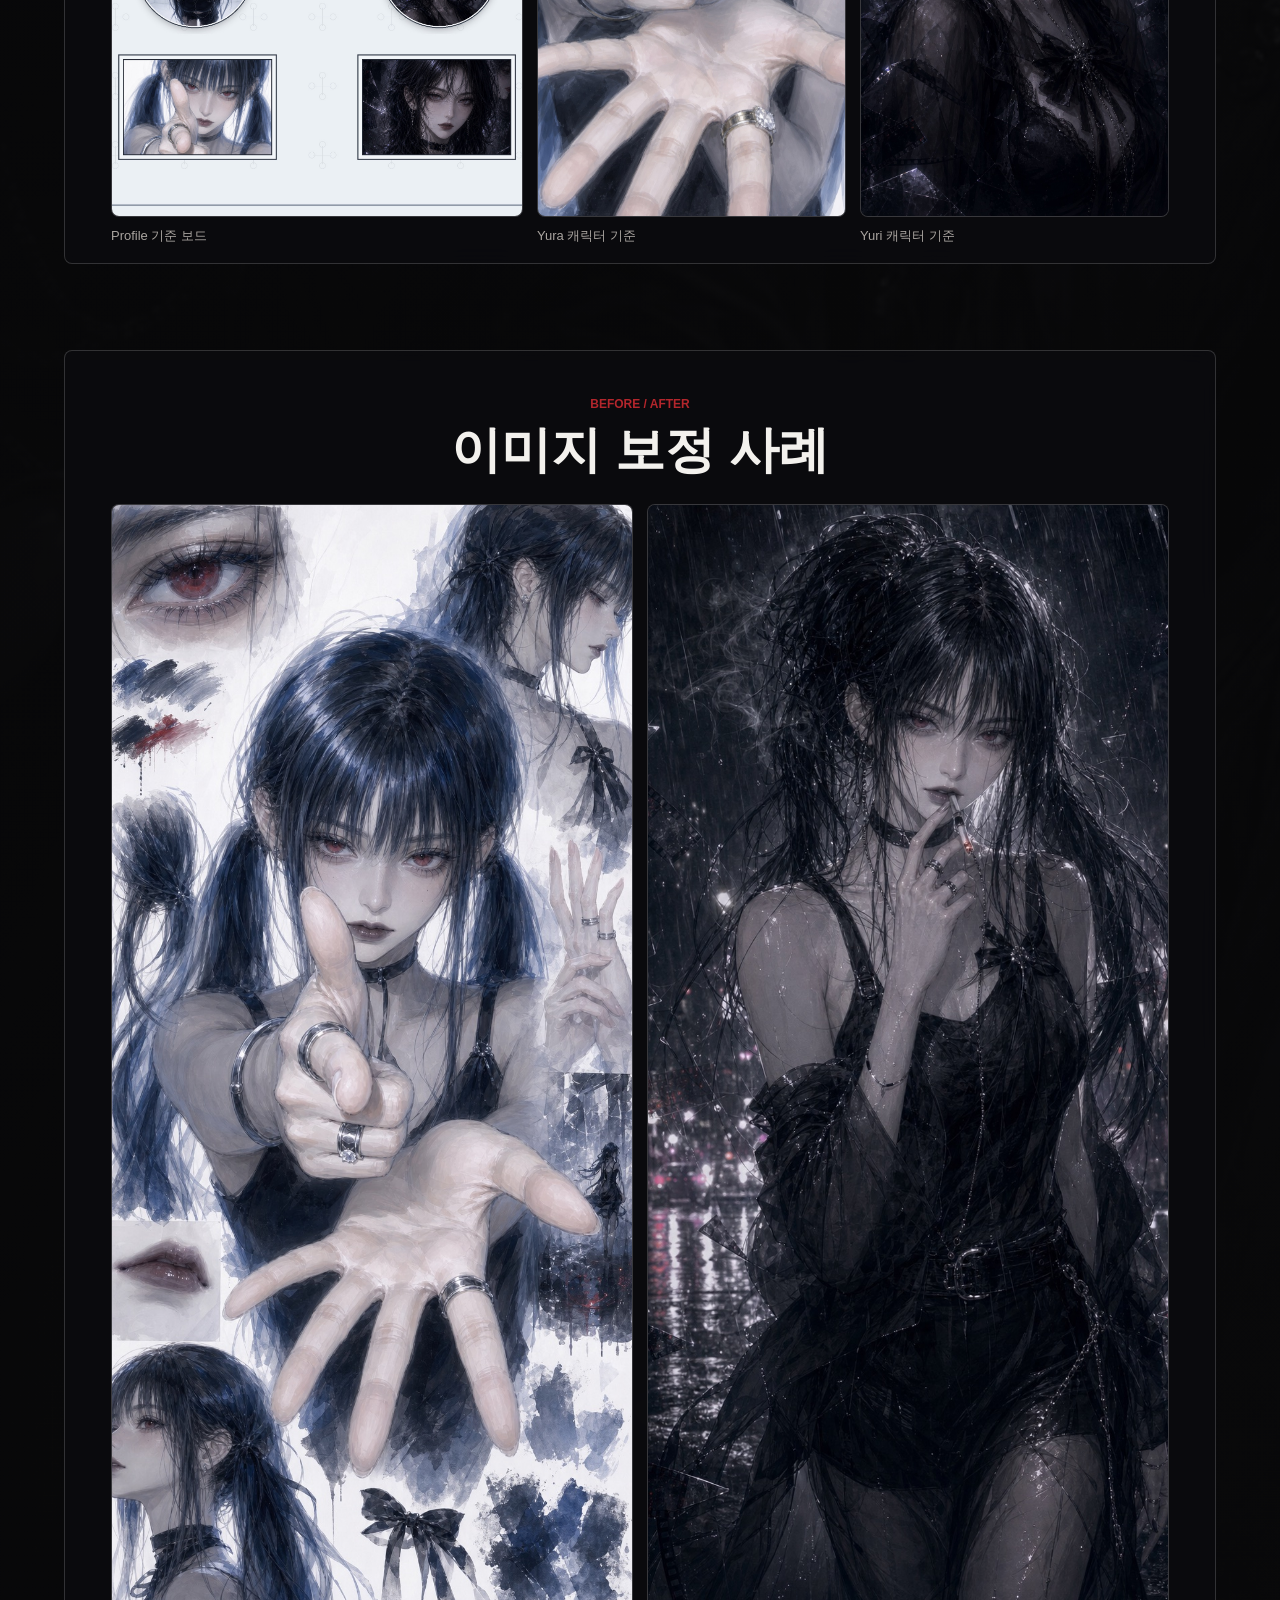
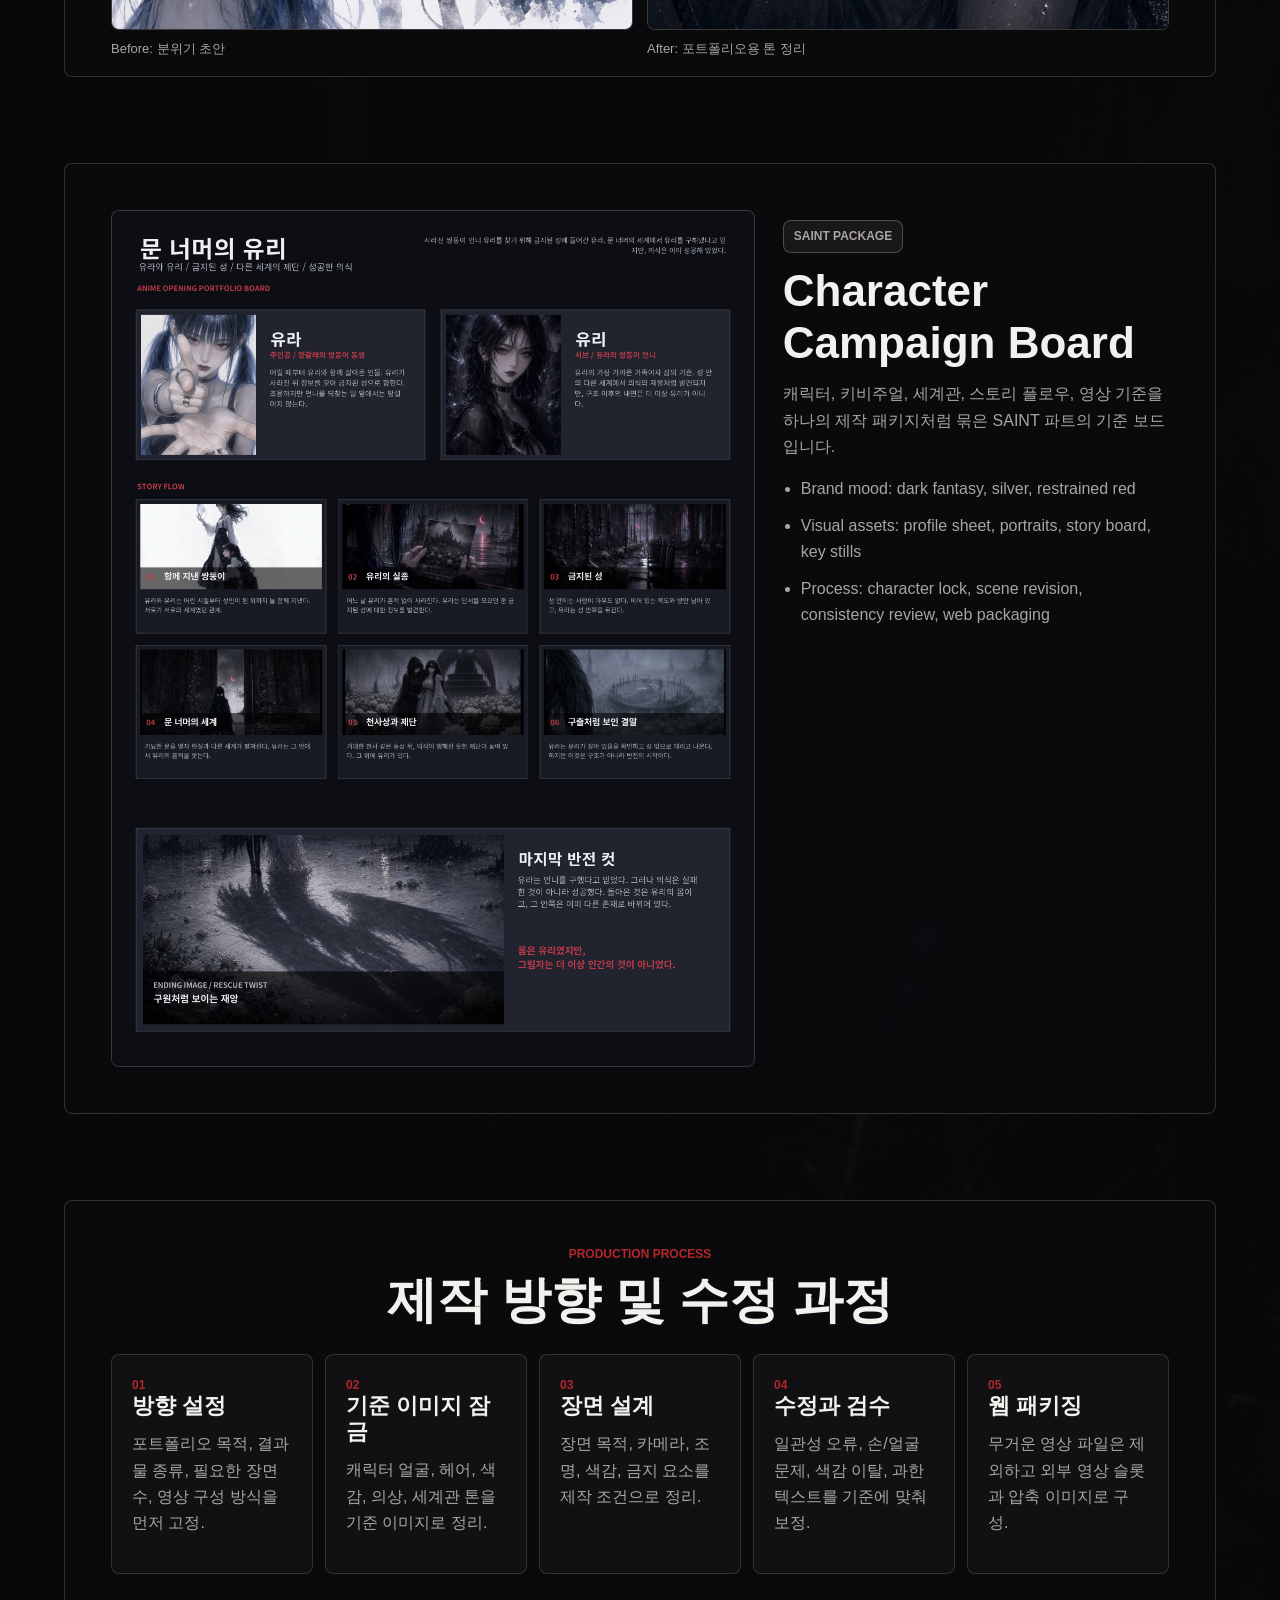
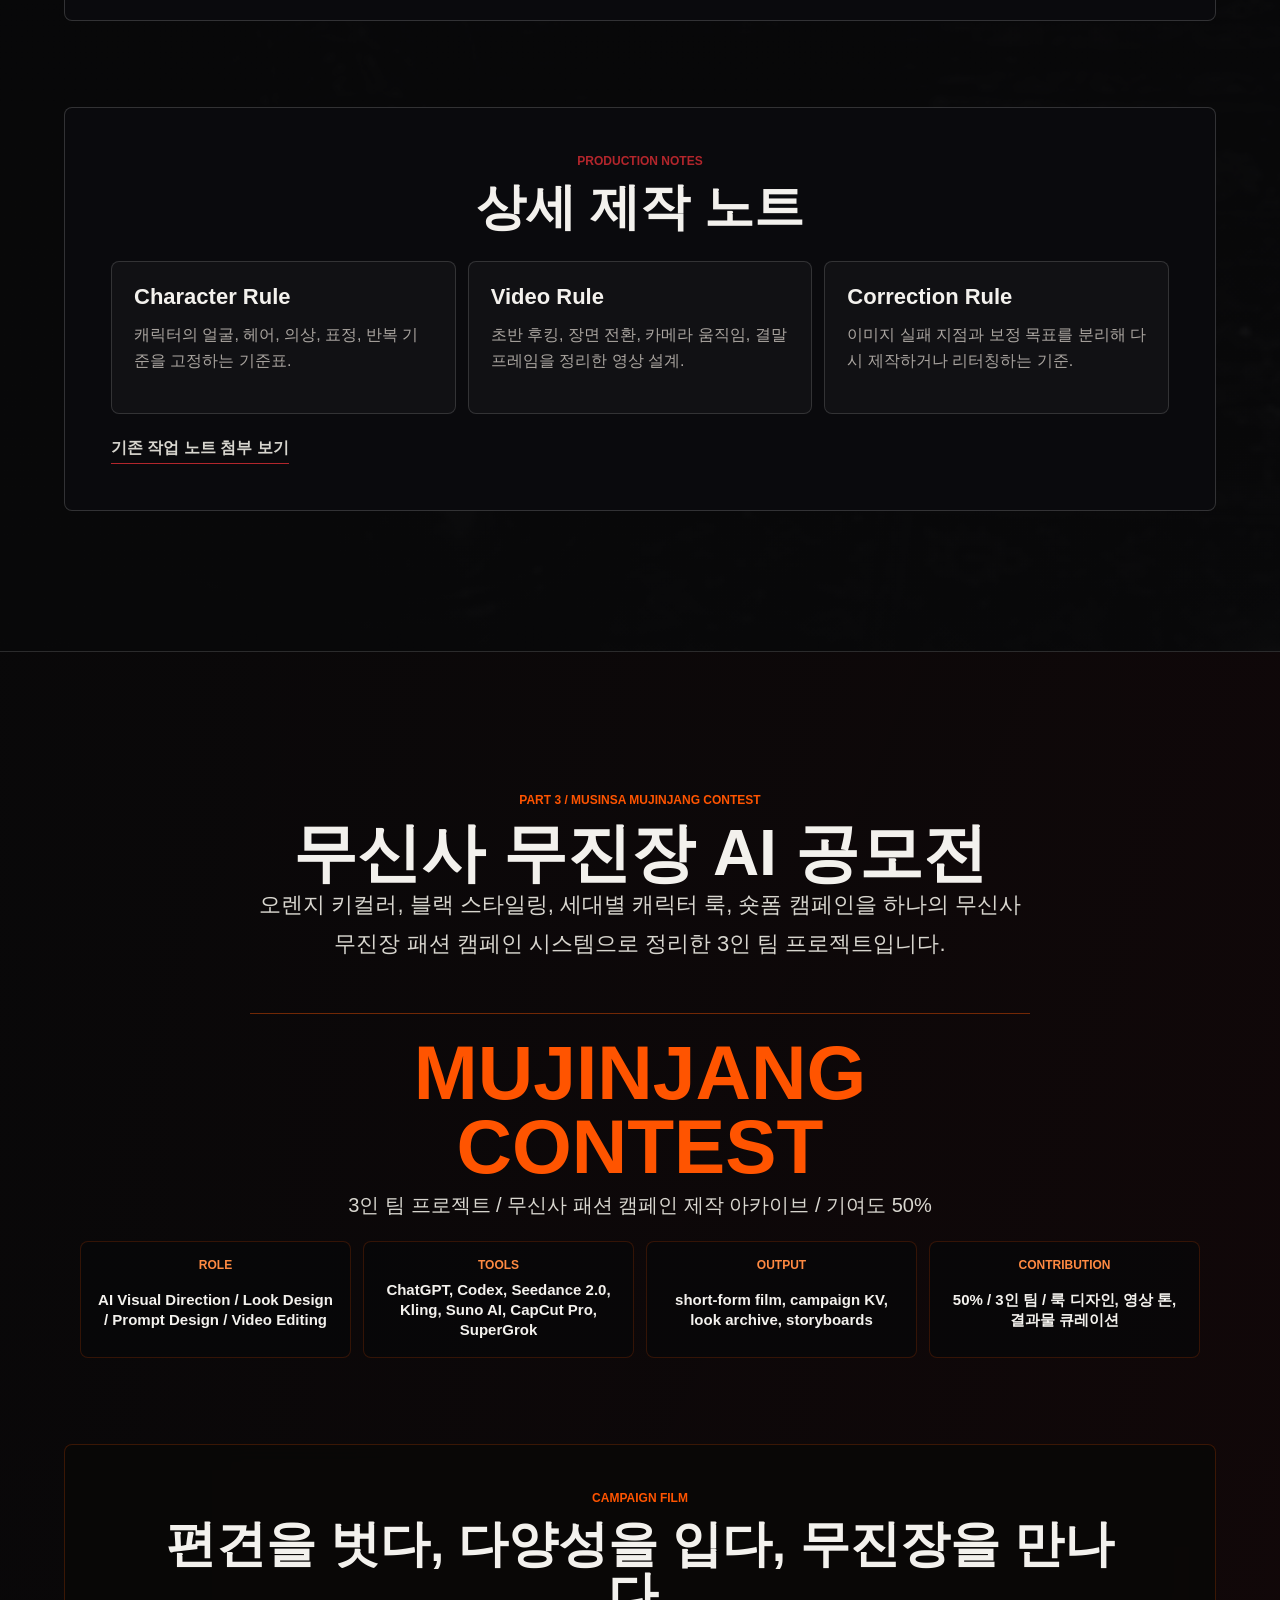
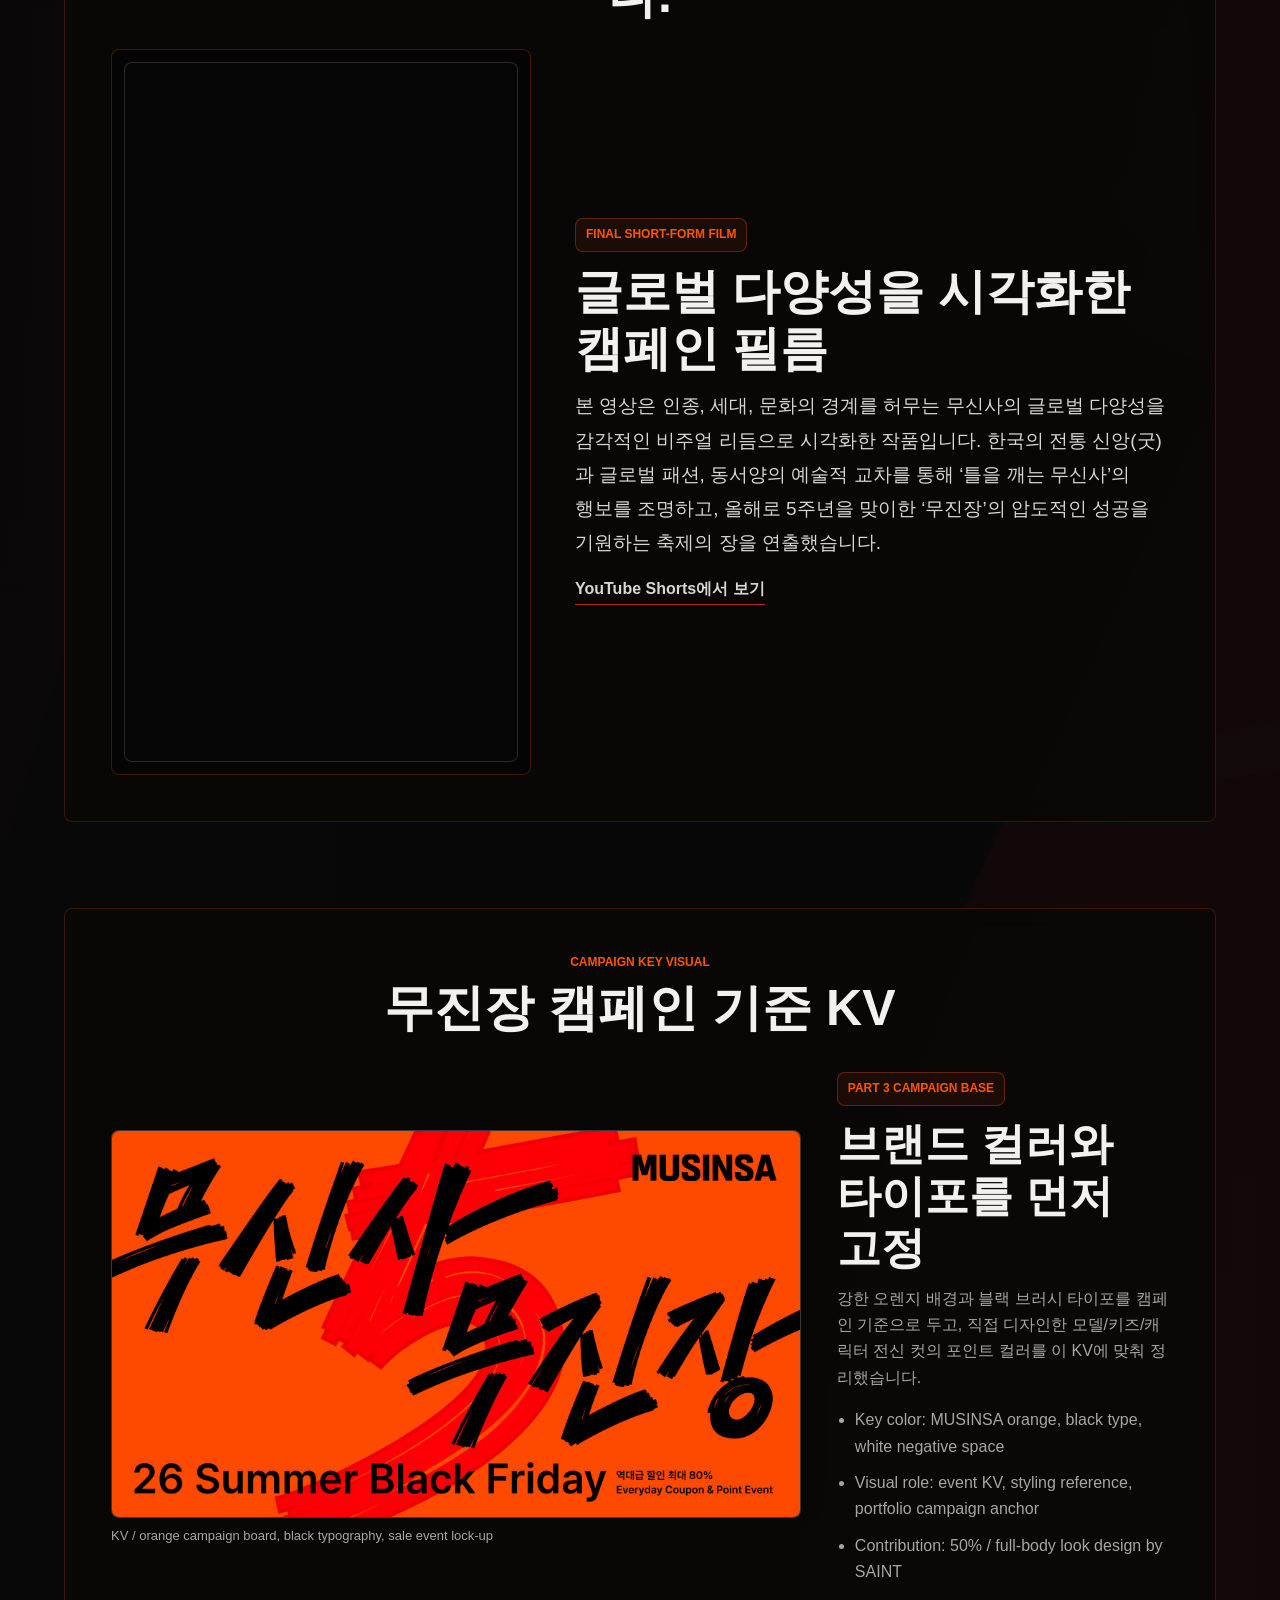
==== commit fb48e9bf: "Refine saint portfolio hero" ====
--- a/광고/sites/saint-portfolio/index.html
+++ b/광고/sites/saint-portfolio/index.html
@@ -8,44 +8,104 @@
       name="description"
       content="Commercial visuals, character worldbuilding, fashion campaign systems, and production notes by SAINT."
     />
-    <link rel="stylesheet" href="./styles.css?v=20260608a" />
+    <link rel="stylesheet" href="./styles.css?v=20260608c" />
   </head>
   <body>
     <header class="topbar" aria-label="Primary">
       <a class="brand" href="#top">SAINT</a>
       <nav aria-label="Sections">
-        <a href="#part-veil">Part 1 VEIL</a>
-        <a href="#part-saint">Part 2 SAINT</a>
-        <a href="#part-musinsa">Part 3 MUSINSA</a>
-        <a href="#process">Process</a>
-        <a href="#prompts">Notes</a>
+        <a href="#top">Reel</a>
+        <a href="#part-veil">VEIL</a>
+        <a href="#part-saint">SAINT</a>
+        <a href="#part-musinsa">MUSINSA</a>
+        <a href="#contact">Contact</a>
       </nav>
     </header>
 
     <main id="top">
-      <section class="hero" aria-label="SAINT portfolio hero">
-        <img src="./assets/veil-3d-product-concept.jpg" alt="VEIL 3D sculptural perfume bottle hero" />
+      <section class="hero hero--reel" aria-label="SAINT portfolio hero reel">
+        <img src="./assets/musinsa-storyboard-shaman-brand-sequence.png" alt="MUSINSA shaman brand sequence storyboard background" />
         <div class="hero__shade"></div>
-        <div class="hero__content">
-          <p class="eyebrow">SELECTED WORKS</p>
-          <h1 class="hero__title">
-            <span>Part 1 VEIL</span>
-            <span>Part 2 SAINT</span>
-            <span>Part 3 MUSINSA</span>
-          </h1>
-          <p class="hero__copy">
-            VEIL의 실사형 제품 캠페인, SAINT의 캐릭터 세계관, MUSINSA 패션 캠페인 시스템을
-            세 파트로 정리한 제작 포트폴리오.
-          </p>
-          <div class="hero__meta" aria-label="Portfolio categories">
-            <span>Commercial Campaign</span>
-            <span>Character Worldbuilding</span>
-            <span>Fashion Campaign System</span>
+        <div class="hero__content hero__content--reel">
+          <div class="hero__copyblock">
+            <p class="eyebrow">AI Visual Creator</p>
+            <h1 class="hero__title">Selected AI Visual Works</h1>
+            <p class="hero__copy">
+              광고 비주얼, 패션 숏폼, 캐릭터 일관성, AI 제작 워크플로우를 다루는
+              AI Visual Creator 포트폴리오입니다.
+            </p>
+            <div class="hero-projects" aria-label="Portfolio parts">
+              <a href="#part-veil">
+                <span>Part 1</span>
+                <strong>VEIL</strong>
+                <em>실사형 향수 브랜드 캠페인</em>
+              </a>
+              <a href="#part-saint">
+                <span>Part 2</span>
+                <strong>SAINT</strong>
+                <em>캐릭터 세계관 제작 아카이브</em>
+              </a>
+              <a href="#part-musinsa">
+                <span>Part 3</span>
+                <strong>MUSINSA MUJINJANG</strong>
+                <em>무신사 무진장 AI 공모전</em>
+              </a>
+            </div>
+            <div class="hero__role" aria-label="SAINT main role">
+              <span>Role</span>
+              <strong>AI Visual Direction / Prompt Design / Image Curation / Video Editing</strong>
+            </div>
+            <div class="hero__meta" aria-label="Portfolio categories">
+              <span>Commercial Campaign</span>
+              <span>Fashion Film Direction</span>
+              <span>Character Consistency</span>
+            </div>
+            <div class="hero__actions" aria-label="Hero actions">
+              <a class="button button--primary" href="#featured-reel">쇼릴 보기</a>
+              <a class="button" href="#selected-results">대표 결과물</a>
+              <a class="button" href="#contact">Contact / Resume / SNS</a>
+            </div>
           </div>
-          <div class="hero__actions" aria-label="Hero actions">
-            <a class="button button--primary" href="#part-veil">Part 1 보기</a>
-            <a class="button" href="#part-saint">Part 2 보기</a>
-            <a class="button" href="#part-musinsa">Part 3 보기</a>
+          <article id="featured-reel" class="hero-reel" aria-label="Featured reel video">
+            <div class="embed-frame" data-embed-key="portfolioReel">
+              <div class="embed-empty">
+                <span>REEL</span>
+                <strong>Featured AI Commercial Reel</strong>
+                <p>대표 쇼릴 영상</p>
+              </div>
+            </div>
+            <div class="hero-reel__caption">
+              <span>Featured Reel</span>
+              <strong>편견을 벗다, 다양성을 입다, 무진장을 만나다.</strong>
+            </div>
+          </article>
+          <div id="selected-results" class="selected-results" aria-label="Selected portfolio results">
+            <figure>
+              <img src="./assets/musinsa-summer-black-friday-kv.png" alt="MUSINSA orange campaign key visual" />
+              <figcaption>MUSINSA Campaign KV</figcaption>
+            </figure>
+            <figure>
+              <img src="./assets/veil-3d-product-concept.jpg" alt="VEIL sculptural perfume product concept" />
+              <figcaption>VEIL Product Concept</figcaption>
+            </figure>
+            <figure>
+              <img src="./assets/portfolio-board.jpg" alt="SAINT character campaign board" />
+              <figcaption>SAINT Character Board</figcaption>
+            </figure>
+          </div>
+          <div class="control-cards" aria-label="AI production control methods">
+            <article>
+              <span>Problem</span>
+              <strong>캐릭터와 얼굴 레퍼런스가 흔들림</strong>
+            </article>
+            <article>
+              <span>Solution</span>
+              <strong>기준 이미지 잠금, First/Last Frame, 4x4 Grid Reference 운용</strong>
+            </article>
+            <article>
+              <span>Result</span>
+              <strong>룩, 조명, 헤어, 캠페인 컬러를 컷 사이에서 유지</strong>
+            </article>
           </div>
         </div>
       </section>
@@ -56,39 +116,30 @@
             <p class="eyebrow">Part 1 / VEIL</p>
             <h2>실사형 향수 브랜드 캠페인</h2>
             <p>
-              VEIL은 밤의 잔향, 블랙 글래스, 앰버 코어, 미스트 입자를 중심으로 만든 가상
-              프리미엄 프래그런스 브랜드입니다. 숏폼 광고와 캠페인 세트를 같은 비주얼 규칙으로
-              묶어 상업 광고 포트폴리오처럼 보이게 구성했습니다.
+              가상 프리미엄 향수 브랜드 VEIL을 상업 광고 톤으로 설계하고,
+              제품 콘셉트, 숏폼 영상, OOH 목업까지 하나의 캠페인 세트로 구성했습니다.
             </p>
             <div class="brand-slogan" aria-label="VEIL brand slogan">
               <strong>Leave Only The Trace.</strong>
               <span>보이지 않게, 오래 남는 잔향.</span>
             </div>
-            <div class="harness-summary" aria-label="VEIL harnessing summary">
-              <article>
-                <span>Note 01</span>
-                <strong>콘셉트 고정</strong>
-                <p>밤, 잔향, 미스트, 블랙 글래스, 앰버 코어를 브랜드 제작 기준으로 잠금.</p>
-              </article>
-              <article>
-                <span>Note 02</span>
-                <strong>컷 분리 제작</strong>
-                <p>제품 컷, 모델 컷, OOH 플레이트를 따로 제작한 뒤 같은 조명 규칙으로 병합.</p>
-              </article>
-              <article>
-                <span>Note 03</span>
-                <strong>검수 기준화</strong>
-                <p>로고 가독성, 병 실루엣, 닫힘/오픈 상태, 전광판 원근을 반복 체크.</p>
-              </article>
-            </div>
-            <div class="tool-stack" aria-label="VEIL used tools">
-              <span class="tool-stack__label">사용툴</span>
-              <div class="tool-stack__chips">
-                <span>ChatGPT</span>
-                <span>Codex</span>
-                <span>CapCut Pro</span>
-                <span>SuperGrok</span>
-              </div>
+            <div class="project-brief" aria-label="VEIL project brief">
+              <article>
+                <span>Role</span>
+                <strong>AI Visual Direction / Prompt Design / OOH Composition</strong>
+              </article>
+              <article>
+                <span>Tools</span>
+                <strong>ChatGPT, Codex, CapCut Pro, SuperGrok</strong>
+              </article>
+              <article>
+                <span>Output</span>
+                <strong>14s short-form film, product concept, OOH mockups</strong>
+              </article>
+              <article>
+                <span>Contribution</span>
+                <strong>브랜드 콘셉트, 이미지 큐레이션, 영상 톤, 웹 패키징</strong>
+              </article>
             </div>
           </header>
 
@@ -103,7 +154,7 @@
                   <div class="embed-empty">
                     <span>01</span>
                     <strong>VEIL Short-form Film</strong>
-                    <p>14초 분량의 VEIL 숏폼 광고 영상을 삽입하는 영역입니다.</p>
+                    <p>14초 VEIL 숏폼 광고</p>
                   </div>
                 </div>
                 <h3>14초 광고 구성</h3>
@@ -298,34 +349,26 @@
             <p class="eyebrow">Part 2 / SAINT</p>
             <h2>캐릭터 세계관 제작 아카이브</h2>
             <p>
-              SAINT는 Yura / Yuri 캐릭터 세계관을 중심으로 만든 두 번째 파트입니다. 오프닝 영상,
-              캐릭터 일관성, 이미지 보정, 장면 설계 과정을 한 흐름으로 묶었습니다.
+              Yura / Yuri 캐릭터 세계관을 기준으로 오프닝 영상, 캐릭터 일관성,
+              이미지 보정, 장면 설계 과정을 묶은 캐릭터 제작 파트입니다.
             </p>
-            <div class="harness-summary" aria-label="SAINT harnessing summary">
-              <article>
-                <span>Note 01</span>
-                <strong>캐릭터 락</strong>
-                <p>Yura / Yuri의 얼굴, 헤어, 의상, 컬러, 세계관 톤을 기준 이미지로 고정.</p>
-              </article>
-              <article>
-                <span>Note 02</span>
-                <strong>영상 구조화</strong>
-                <p>오프닝 리듬, 장면 전환, 카메라 움직임, 엔딩 프레임을 컷별 조건으로 분리.</p>
-              </article>
-              <article>
-                <span>Note 03</span>
-                <strong>보정 루프</strong>
-                <p>손, 얼굴, 색감 이탈, 캐릭터 일관성 오류를 반복 검수하며 보정.</p>
-              </article>
-            </div>
-            <div class="tool-stack" aria-label="SAINT used tools">
-              <span class="tool-stack__label">사용툴</span>
-              <div class="tool-stack__chips">
-                <span>ChatGPT</span>
-                <span>Codex</span>
-                <span>CapCut Pro</span>
-                <span>SuperGrok</span>
-              </div>
+            <div class="project-brief" aria-label="SAINT project brief">
+              <article>
+                <span>Role</span>
+                <strong>Character Direction / Prompt Design / Consistency Review</strong>
+              </article>
+              <article>
+                <span>Tools</span>
+                <strong>ChatGPT, Codex, CapCut Pro, SuperGrok</strong>
+              </article>
+              <article>
+                <span>Output</span>
+                <strong>opening film, character board, correction case</strong>
+              </article>
+              <article>
+                <span>Contribution</span>
+                <strong>캐릭터 기준 이미지, 영상 구조, 보정 루프, 웹 정리</strong>
+              </article>
             </div>
           </header>
 
@@ -472,60 +515,30 @@
             <p class="eyebrow">Part 3 / MUSINSA MUJINJANG CONTEST</p>
             <h2>무신사 무진장 AI 공모전</h2>
             <p>
-              무신사 패션 캠페인 제작 아카이브입니다. 오렌지 키컬러, 블랙 스타일링,
-              세대와 캐릭터가 다른 전신 룩 디자인을 하나의 캠페인 시스템으로 묶어
-              무진장 공모전 파트의 상업 작업 기록으로 정리했습니다.
+              오렌지 키컬러, 블랙 스타일링, 세대별 캐릭터 룩, 숏폼 캠페인을 하나의
+              무신사 무진장 패션 캠페인 시스템으로 정리한 3인 팀 프로젝트입니다.
             </p>
             <div class="brand-slogan brand-slogan--musinsa" aria-label="MUSINSA campaign slogan">
               <strong>MUJINJANG CONTEST</strong>
               <span>3인 팀 프로젝트 / 무신사 패션 캠페인 제작 아카이브 / 기여도 50%</span>
             </div>
-            <div class="credit-grid credit-grid--musinsa" aria-label="MUSINSA production credit">
+            <div class="project-brief project-brief--musinsa" aria-label="MUSINSA project brief">
+              <article>
+                <span>Role</span>
+                <strong>AI Visual Direction / Look Design / Prompt Design / Video Editing</strong>
+              </article>
+              <article>
+                <span>Tools</span>
+                <strong>ChatGPT, Codex, Seedance 2.0, Kling, Suno AI, CapCut Pro, SuperGrok</strong>
+              </article>
+              <article>
+                <span>Output</span>
+                <strong>short-form film, campaign KV, look archive, storyboards</strong>
+              </article>
               <article>
                 <span>Contribution</span>
-                <strong>50%</strong>
-              </article>
-              <article>
-                <span>Team</span>
-                <strong>3인 팀 수행</strong>
-              </article>
-              <article>
-                <span>Designed Assets</span>
-                <strong>첨부 전신 이미지 디자인</strong>
-              </article>
-              <article>
-                <span>Role</span>
-                <strong>룩 디자인, 캠페인 톤, 결과물 큐레이션</strong>
-              </article>
-            </div>
-            <div class="harness-summary harness-summary--musinsa" aria-label="MUSINSA harnessing summary">
-              <article>
-                <span>Note 01</span>
-                <strong>캠페인 규칙 잠금</strong>
-                <p>무신사 오렌지, 블랙 스타일링, 세대별 캐릭터 톤을 하나의 룩 시스템으로 통일.</p>
-              </article>
-              <article>
-                <span>Note 02</span>
-                <strong>룩/보드 확장</strong>
-                <p>직접 디자인한 전신 룩을 KV, 스토리보드, 숏폼 컷으로 확장해 제작 아카이브화.</p>
-              </article>
-              <article>
-                <span>Note 03</span>
-                <strong>레퍼런스 이슈 대응</strong>
-                <p>Seedance 2.0 얼굴 필터링 우회, 그리드 분할 레퍼런스, 컷별 오류 검수를 병행.</p>
-              </article>
-            </div>
-            <div class="tool-stack tool-stack--musinsa" aria-label="MUSINSA used tools">
-              <span class="tool-stack__label">사용툴</span>
-              <div class="tool-stack__chips">
-                <span>ChatGPT</span>
-                <span>Codex</span>
-                <span>CapCut Pro</span>
-                <span>Seedance 2.0</span>
-                <span>Kling</span>
-                <span>Suno AI</span>
-                <span>SuperGrok</span>
-              </div>
+                <strong>50% / 3인 팀 / 룩 디자인, 영상 톤, 결과물 큐레이션</strong>
+              </article>
             </div>
           </header>
 
@@ -540,7 +553,7 @@
                   <div class="embed-empty">
                     <span>03</span>
                     <strong>MUSINSA Diversity Short</strong>
-                    <p>무신사 무진장 공모전 숏폼 영상 영역입니다.</p>
+                    <p>무신사 무진장 공모전 숏폼 영상</p>
                   </div>
                 </div>
               </article>
@@ -890,6 +903,22 @@
           </section>
         </div>
       </section>
+
+      <section id="contact" class="contact-section" aria-label="Contact and portfolio links">
+        <div class="contact-panel">
+          <p class="eyebrow">Contact</p>
+          <h2>Contact / Resume / SNS</h2>
+          <p>
+            AI Visual Direction, commercial campaign visuals, fashion short-form film, and
+            AI-assisted production workflow portfolio.
+          </p>
+          <div class="contact-actions" aria-label="Contact actions">
+            <a class="button button--primary" href="#contact">Contact</a>
+            <a class="button" href="#contact">Resume PDF</a>
+            <a class="button" href="#contact">Instagram / Behance</a>
+          </div>
+        </div>
+      </section>
     </main>
 
     <footer class="footer">
@@ -897,6 +926,6 @@
       <span>Commercial visuals, character worlds, fashion campaigns, and production notes.</span>
     </footer>
 
-    <script src="./script.js?v=20260607b"></script>
+    <script src="./script.js?v=20260608b"></script>
   </body>
 </html>
--- a/광고/sites/saint-portfolio/styles.css
+++ b/광고/sites/saint-portfolio/styles.css
@@ -25,7 +25,7 @@
   background: var(--bg);
   color: var(--text);
   font-family:
-    Inter, ui-sans-serif, system-ui, -apple-system, BlinkMacSystemFont, "Segoe UI", sans-serif;
+    Pretendard, "Noto Sans KR", "Apple SD Gothic Neo", "Helvetica Neue", Arial, sans-serif;
   letter-spacing: 0;
 }
 
@@ -104,6 +104,20 @@
   max-width: 780px;
 }
 
+.hero__content--reel {
+  width: min(100%, 1360px);
+  max-width: none;
+  display: grid;
+  grid-template-columns: minmax(0, 0.95fr) minmax(280px, 0.62fr);
+  gap: clamp(22px, 5vw, 64px);
+  align-items: center;
+  margin: 0 auto;
+}
+
+.hero__copyblock {
+  max-width: 760px;
+}
+
 .eyebrow {
   margin: 0 0 14px;
   color: var(--red);
@@ -121,20 +135,18 @@
 
 h1 {
   margin-bottom: 18px;
-  font-size: clamp(76px, 14vw, 190px);
-  line-height: 0.86;
+  font-size: clamp(46px, 8vw, 104px);
+  line-height: 1;
   letter-spacing: 0;
 }
 
 .hero__title {
-  display: grid;
-  gap: 6px;
-  max-width: 760px;
+  max-width: 700px;
   font-family:
-    "Avenir Next Condensed", "Avenir Next", "Helvetica Neue", Arial, sans-serif;
-  font-size: clamp(34px, 5.8vw, 74px);
-  font-weight: 700;
-  line-height: 1.02;
+    Pretendard, "Noto Sans KR", "Apple SD Gothic Neo", "Helvetica Neue", Arial, sans-serif;
+  font-size: clamp(34px, 5vw, 72px);
+  font-weight: 850;
+  line-height: 1.04;
 }
 
 .hero__title span {
@@ -157,8 +169,77 @@
 .hero__copy {
   max-width: 640px;
   color: var(--silver);
-  font-size: clamp(17px, 2vw, 22px);
-  line-height: 1.6;
+  font-size: clamp(15px, 1.6vw, 19px);
+  line-height: 1.58;
+}
+
+.hero-projects {
+  display: grid;
+  grid-template-columns: repeat(3, minmax(0, 1fr));
+  gap: 10px;
+  max-width: 780px;
+  margin-top: 20px;
+}
+
+.hero-projects a {
+  min-width: 0;
+  display: grid;
+  gap: 6px;
+  padding: 14px;
+  border: 1px solid rgba(255, 255, 255, 0.16);
+  border-radius: var(--radius);
+  background: rgba(6, 6, 7, 0.66);
+}
+
+.hero-projects a:hover {
+  border-color: rgba(179, 38, 44, 0.72);
+  background: rgba(10, 10, 12, 0.82);
+}
+
+.hero-projects span {
+  color: var(--red);
+  font-size: 11px;
+  font-weight: 900;
+  text-transform: uppercase;
+}
+
+.hero-projects strong {
+  color: var(--text);
+  font-size: clamp(15px, 1.5vw, 18px);
+  line-height: 1.12;
+}
+
+.hero-projects em {
+  color: var(--muted);
+  font-size: 12px;
+  font-style: normal;
+  line-height: 1.35;
+}
+
+.hero__role {
+  display: grid;
+  gap: 8px;
+  max-width: 680px;
+  margin-top: 22px;
+  padding: 16px 0;
+  border-top: 1px solid rgba(255, 255, 255, 0.2);
+  border-bottom: 1px solid rgba(255, 255, 255, 0.12);
+}
+
+.hero__role span,
+.hero-reel__caption span,
+.control-cards span,
+.project-brief span {
+  color: var(--red);
+  font-size: 12px;
+  font-weight: 900;
+  text-transform: uppercase;
+}
+
+.hero__role strong {
+  color: var(--text);
+  font-size: clamp(18px, 2vw, 24px);
+  line-height: 1.25;
 }
 
 .hero__meta {
@@ -206,6 +287,96 @@
 .button--primary {
   background: var(--red);
   border-color: var(--red);
+}
+
+.hero-reel {
+  display: grid;
+  gap: 12px;
+  justify-self: end;
+  width: min(100%, 430px);
+  padding: 12px;
+  border: 1px solid rgba(255, 255, 255, 0.18);
+  border-radius: var(--radius);
+  background: rgba(5, 5, 6, 0.78);
+  box-shadow: 0 28px 90px rgba(0, 0, 0, 0.45);
+}
+
+.hero-reel .embed-frame {
+  aspect-ratio: 9 / 16;
+}
+
+.hero-reel__caption {
+  display: grid;
+  gap: 5px;
+}
+
+.hero-reel__caption strong {
+  color: var(--silver);
+  font-size: 14px;
+  line-height: 1.35;
+}
+
+.selected-results,
+.control-cards,
+.project-brief {
+  display: grid;
+  gap: 12px;
+}
+
+.selected-results {
+  grid-column: 1 / -1;
+  grid-template-columns: repeat(3, minmax(0, 1fr));
+  margin-top: clamp(8px, 2vw, 18px);
+}
+
+.selected-results figure {
+  min-width: 0;
+  padding: 8px;
+  border: 1px solid rgba(255, 255, 255, 0.14);
+  border-radius: var(--radius);
+  background: rgba(5, 5, 6, 0.72);
+}
+
+.selected-results figure img {
+  width: 100%;
+  aspect-ratio: 16 / 10;
+  min-height: 0;
+  object-fit: cover;
+  border-radius: calc(var(--radius) - 2px);
+}
+
+.selected-results figcaption {
+  min-height: 0;
+  margin-top: 8px;
+  color: var(--silver);
+  font-size: 13px;
+  font-weight: 700;
+  text-align: center;
+}
+
+.control-cards {
+  grid-column: 1 / -1;
+  grid-template-columns: repeat(3, minmax(0, 1fr));
+}
+
+.control-cards article,
+.project-brief article {
+  min-width: 0;
+  display: grid;
+  gap: 8px;
+  padding: 16px;
+  border: 1px solid rgba(255, 255, 255, 0.14);
+  border-radius: var(--radius);
+  background: rgba(8, 8, 10, 0.78);
+}
+
+.control-cards strong,
+.project-brief strong {
+  color: var(--text);
+  font-size: 15px;
+  line-height: 1.35;
+  word-break: keep-all;
+  overflow-wrap: anywhere;
 }
 
 .section {
@@ -275,7 +446,7 @@
 }
 
 .part-header {
-  width: min(100%, 960px);
+  width: min(100%, 1120px);
   display: grid;
   justify-items: center;
   margin: 0 auto;
@@ -324,6 +495,26 @@
 
 .brand-slogan--musinsa strong {
   color: #ff5400;
+}
+
+.project-brief {
+  width: 100%;
+  max-width: 1120px;
+  grid-template-columns: repeat(4, minmax(0, 1fr));
+  margin: 22px auto 0;
+}
+
+.project-brief article {
+  background: rgba(8, 8, 9, 0.7);
+}
+
+.project-brief--musinsa article {
+  border-color: rgba(255, 84, 0, 0.18);
+  background: rgba(8, 8, 9, 0.74);
+}
+
+.project-brief--musinsa span {
+  color: #ff8a42;
 }
 
 .harness-summary {
@@ -1416,6 +1607,44 @@
   font-weight: 700;
 }
 
+.contact-section {
+  padding: clamp(70px, 10vw, 120px) clamp(20px, 5vw, 72px);
+  background:
+    linear-gradient(135deg, rgba(179, 38, 44, 0.18), transparent 34%),
+    #080809;
+  border-top: 1px solid var(--line);
+}
+
+.contact-panel {
+  width: min(100%, 1080px);
+  display: grid;
+  gap: 18px;
+  margin: 0 auto;
+  padding: clamp(26px, 5vw, 54px);
+  border: 1px solid rgba(255, 255, 255, 0.16);
+  border-radius: var(--radius);
+  background: rgba(12, 12, 15, 0.88);
+}
+
+.contact-panel h2 {
+  font-size: clamp(34px, 6vw, 72px);
+}
+
+.contact-panel p:not(.eyebrow) {
+  max-width: 720px;
+  margin-bottom: 0;
+  color: var(--silver);
+  font-size: clamp(16px, 2vw, 21px);
+  line-height: 1.6;
+}
+
+.contact-actions {
+  display: flex;
+  flex-wrap: wrap;
+  gap: 12px;
+  margin-top: 6px;
+}
+
 .footer {
   display: flex;
   flex-wrap: wrap;
@@ -1432,6 +1661,7 @@
 }
 
 @media (max-width: 980px) {
+  .hero__content--reel,
   .intro,
   .campaign-layout,
   .musinsa-film-layout,
@@ -1452,9 +1682,18 @@
 	  .mini-prompt-grid,
 	  .frame-sequence-grid,
 	  .problem-solution-grid,
-	  .harness-summary {
+	  .harness-summary,
+    .project-brief,
+    .hero-projects,
+    .selected-results,
+    .control-cards {
 	    grid-template-columns: repeat(2, minmax(0, 1fr));
 	  }
+
+  .hero__copyblock,
+  .hero-reel {
+    justify-self: center;
+  }
 
   .face-grid-gallery {
     grid-template-columns: 1fr;
@@ -1487,6 +1726,7 @@
     padding-top: 168px;
   }
 
+  .hero__content--reel,
   .work-grid,
   .prompt-grid,
   .process-list,
@@ -1496,9 +1736,17 @@
 	  .frame-sequence-grid,
 	  .problem-solution-grid,
 	  .face-grid-gallery,
-	  .harness-summary {
+	  .harness-summary,
+    .project-brief,
+    .hero-projects,
+    .selected-results,
+    .control-cards {
 	    grid-template-columns: 1fr;
 	  }
+
+  .hero-reel {
+    width: min(100%, 360px);
+  }
 
   .campaign-gallery {
     grid-template-columns: repeat(2, minmax(0, 1fr));
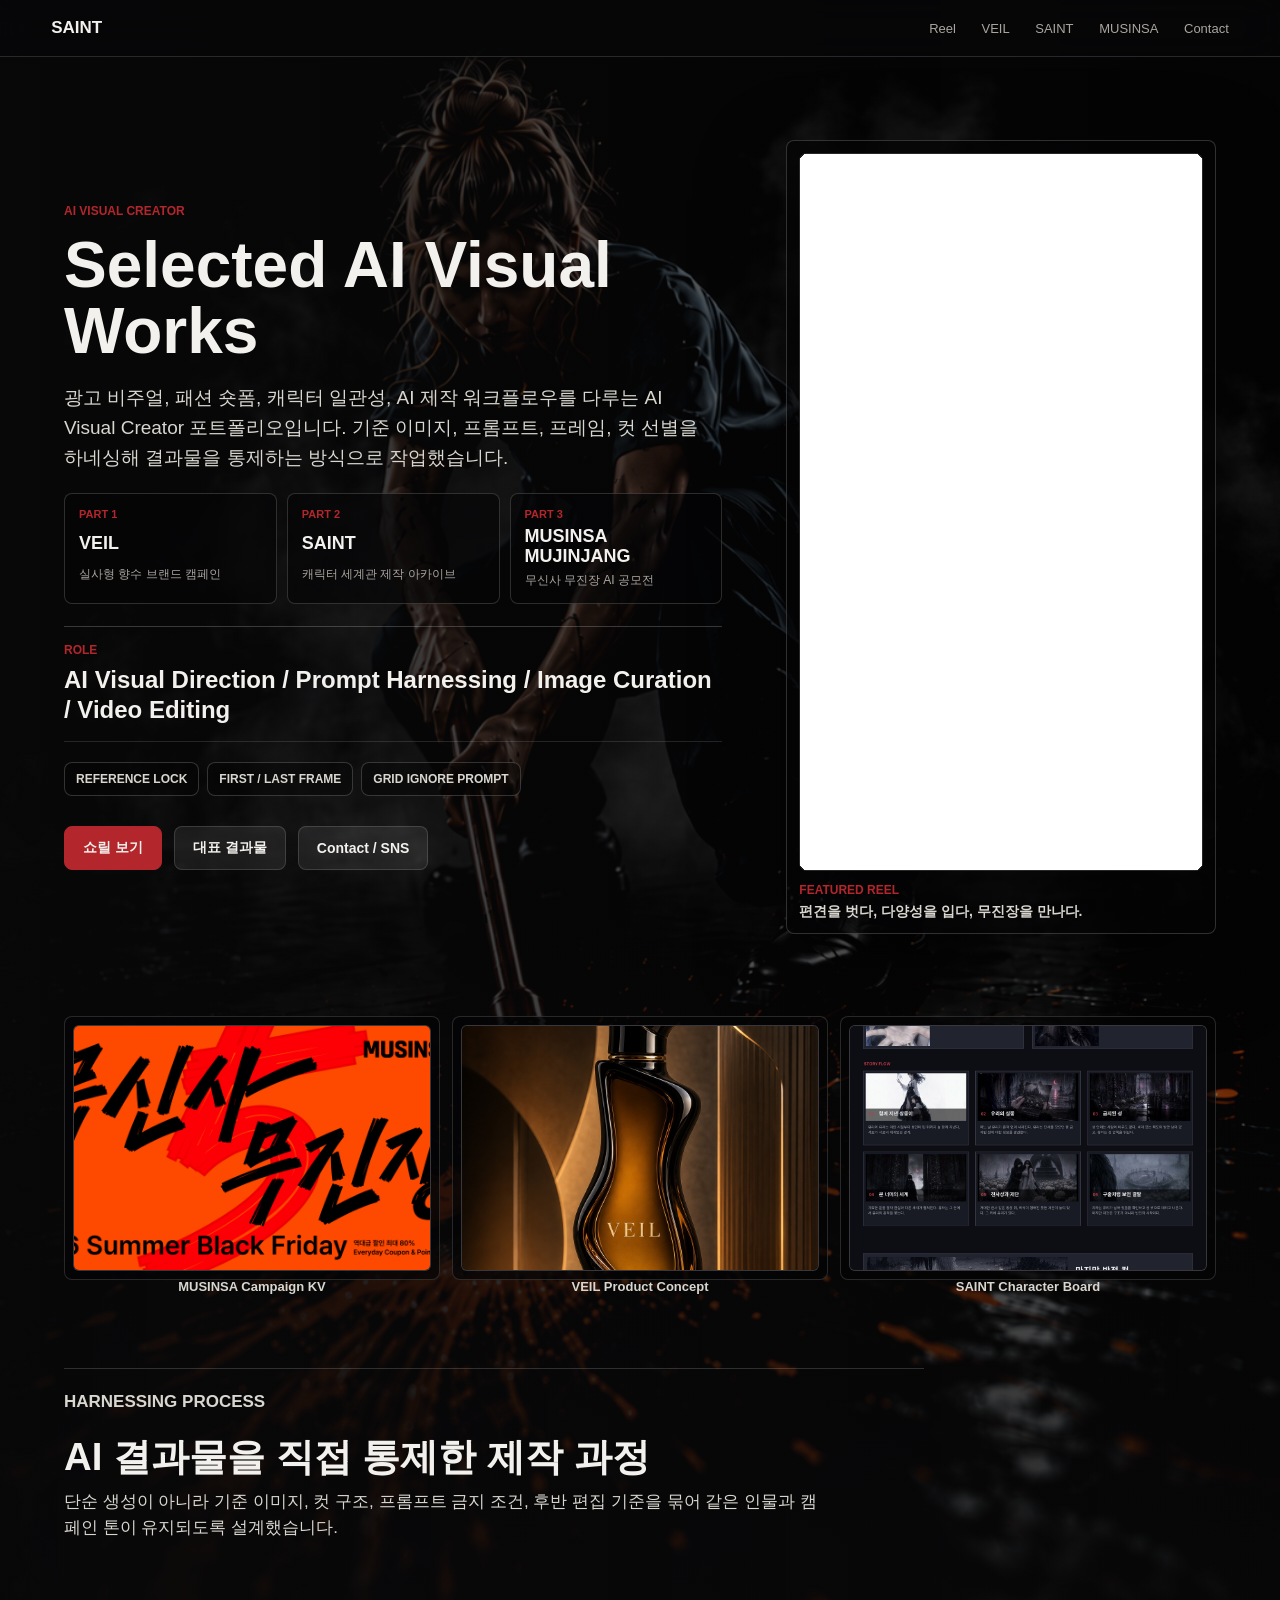
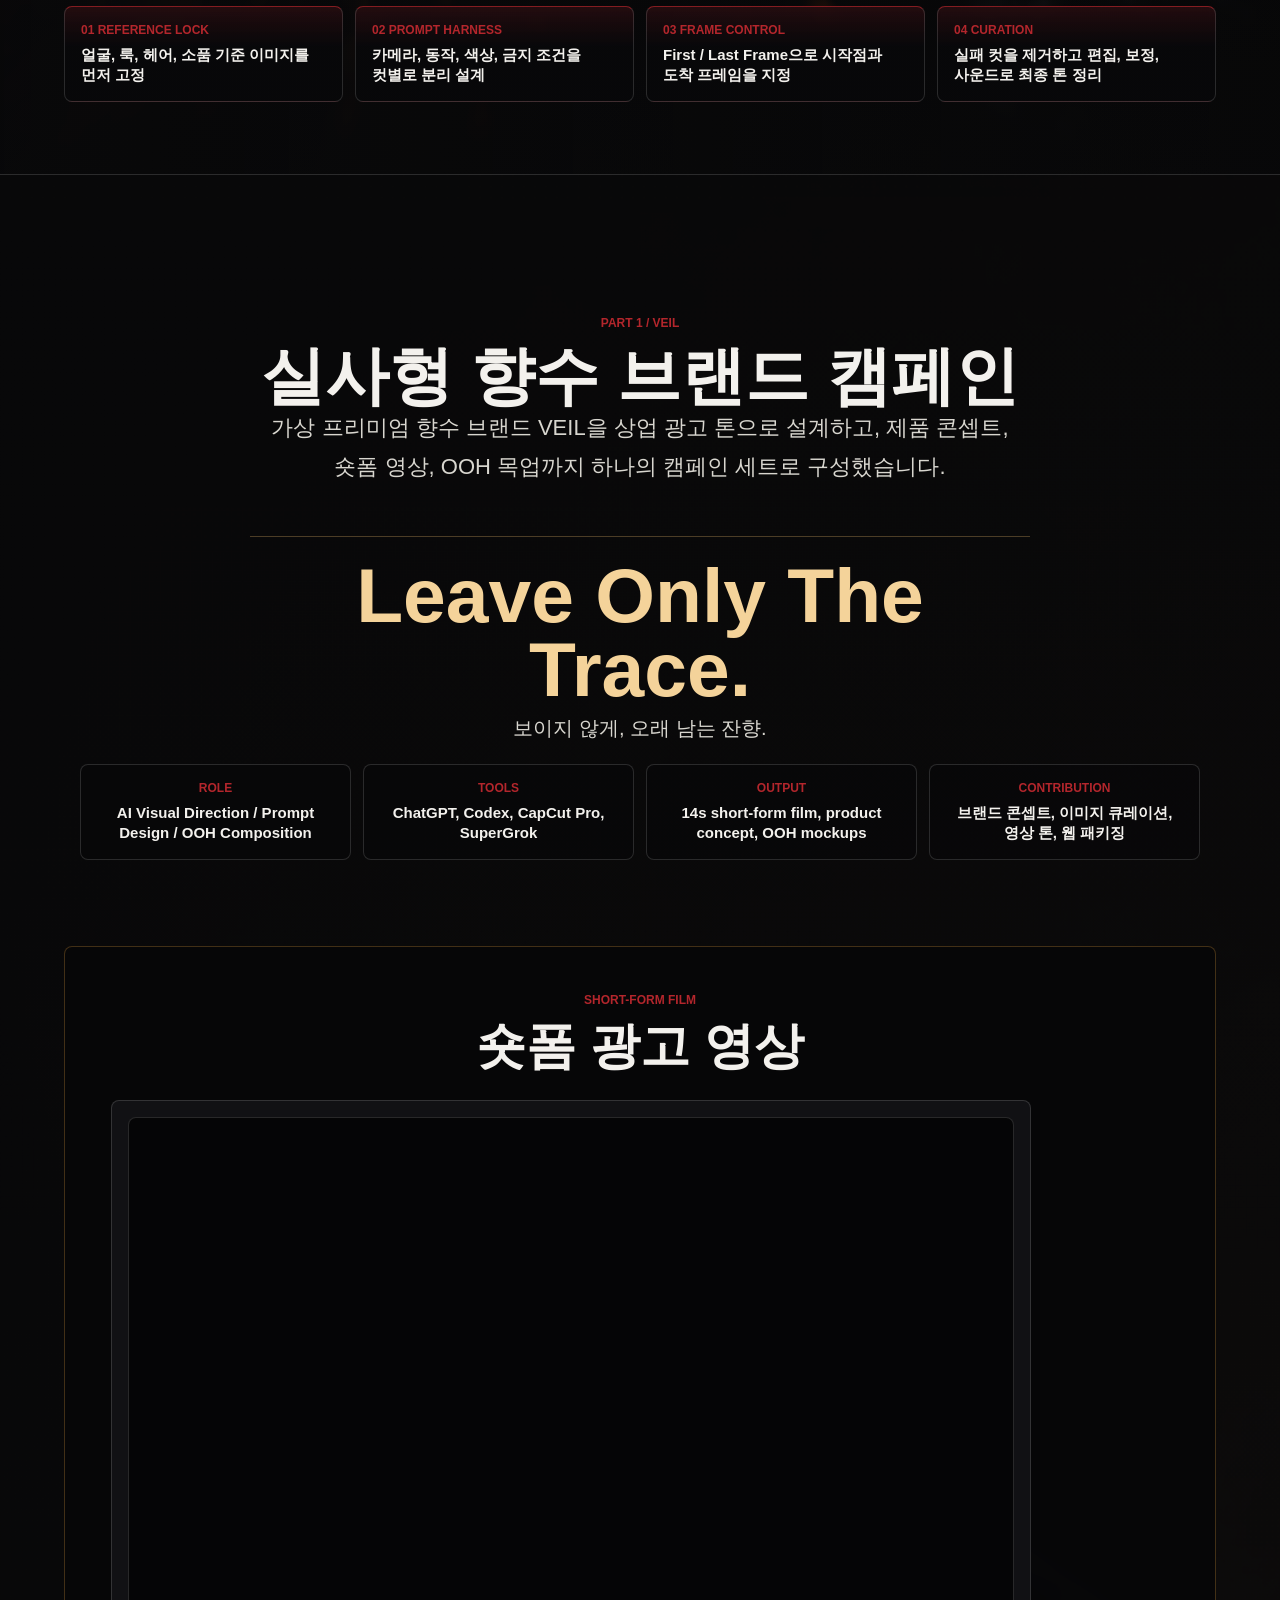
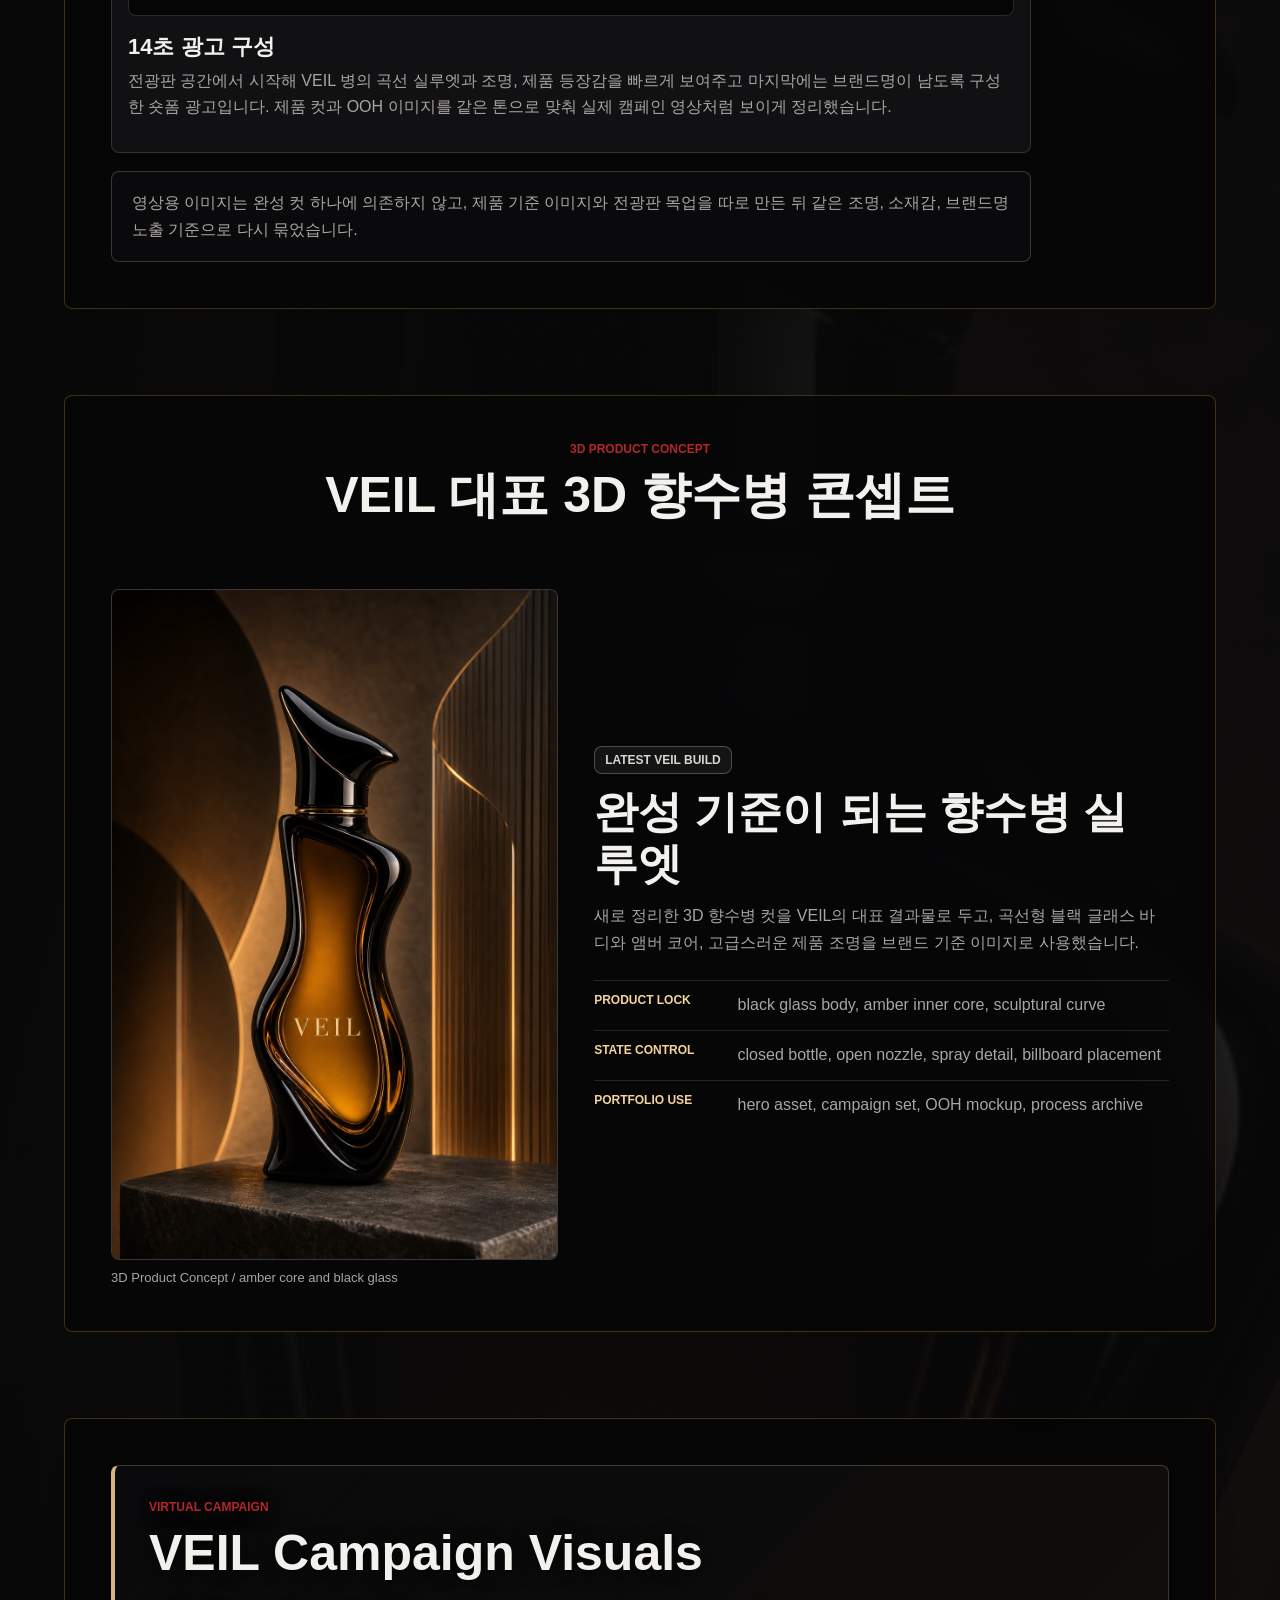
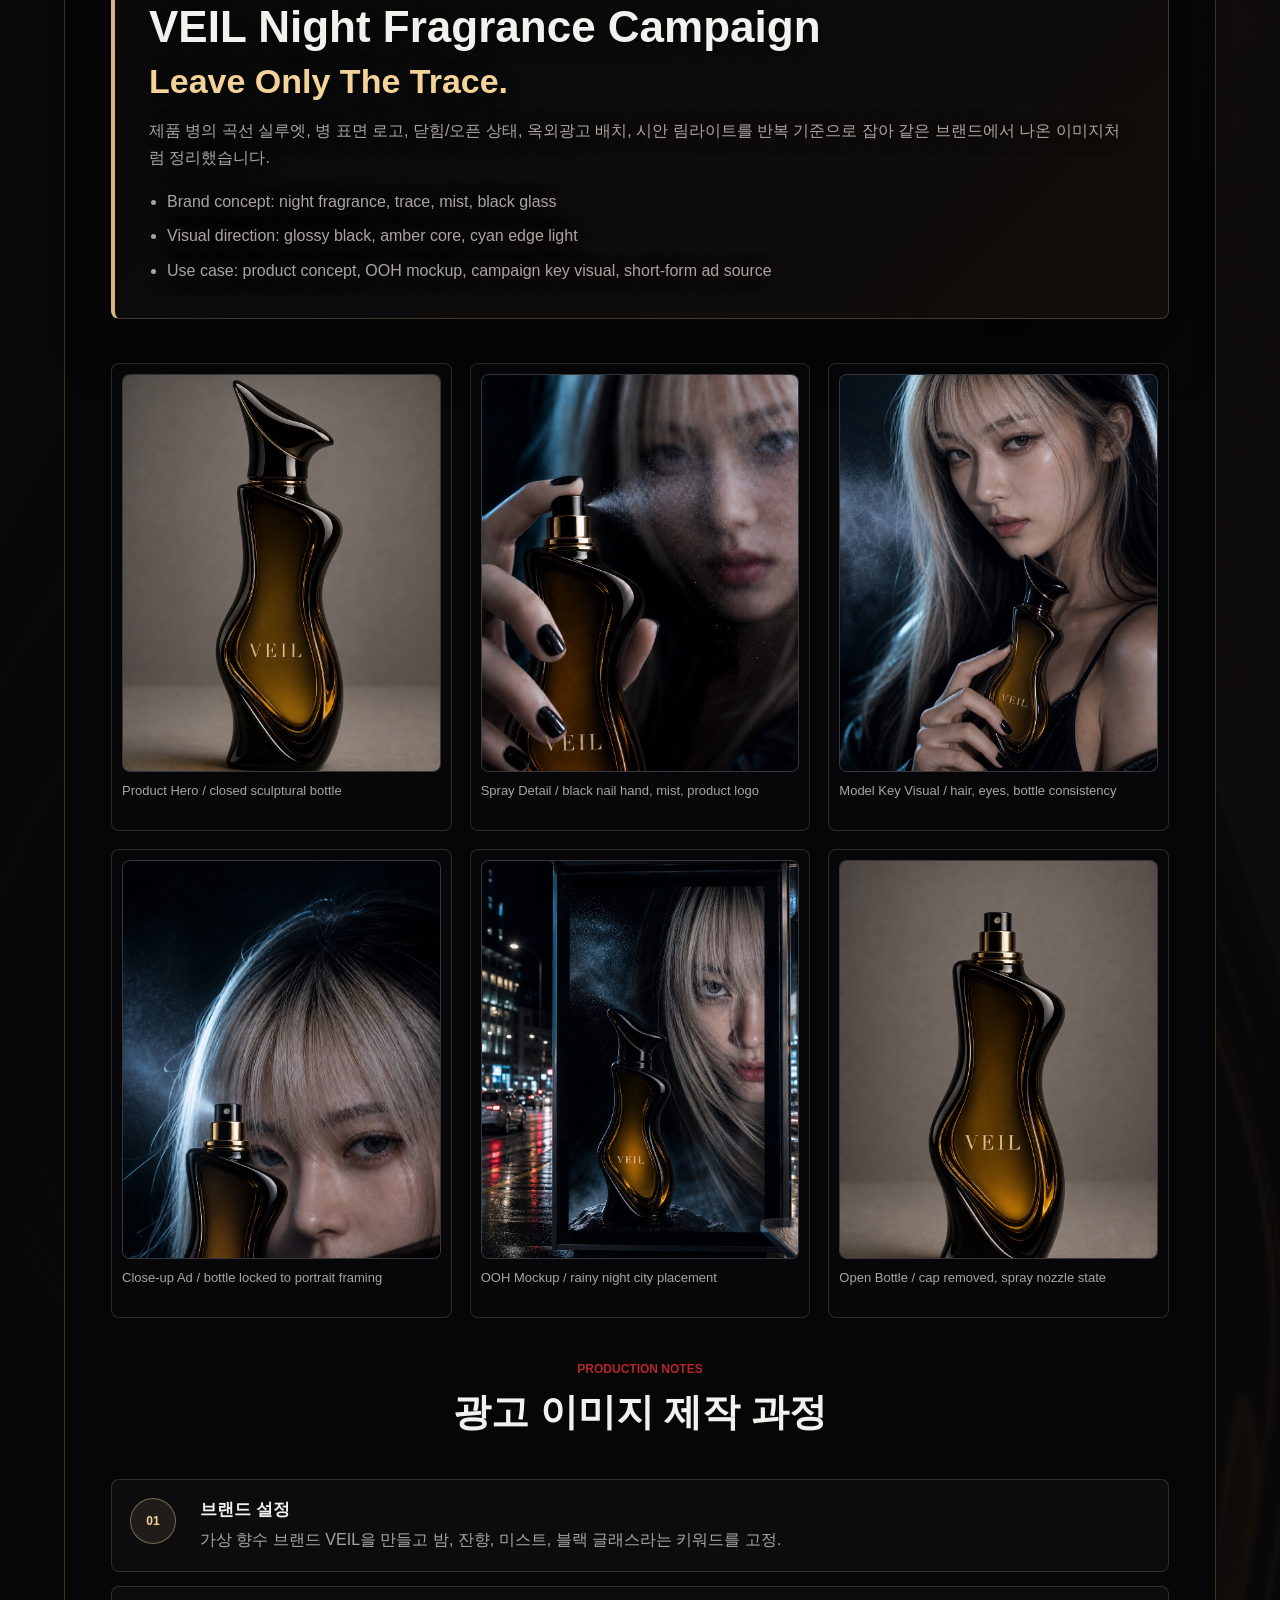
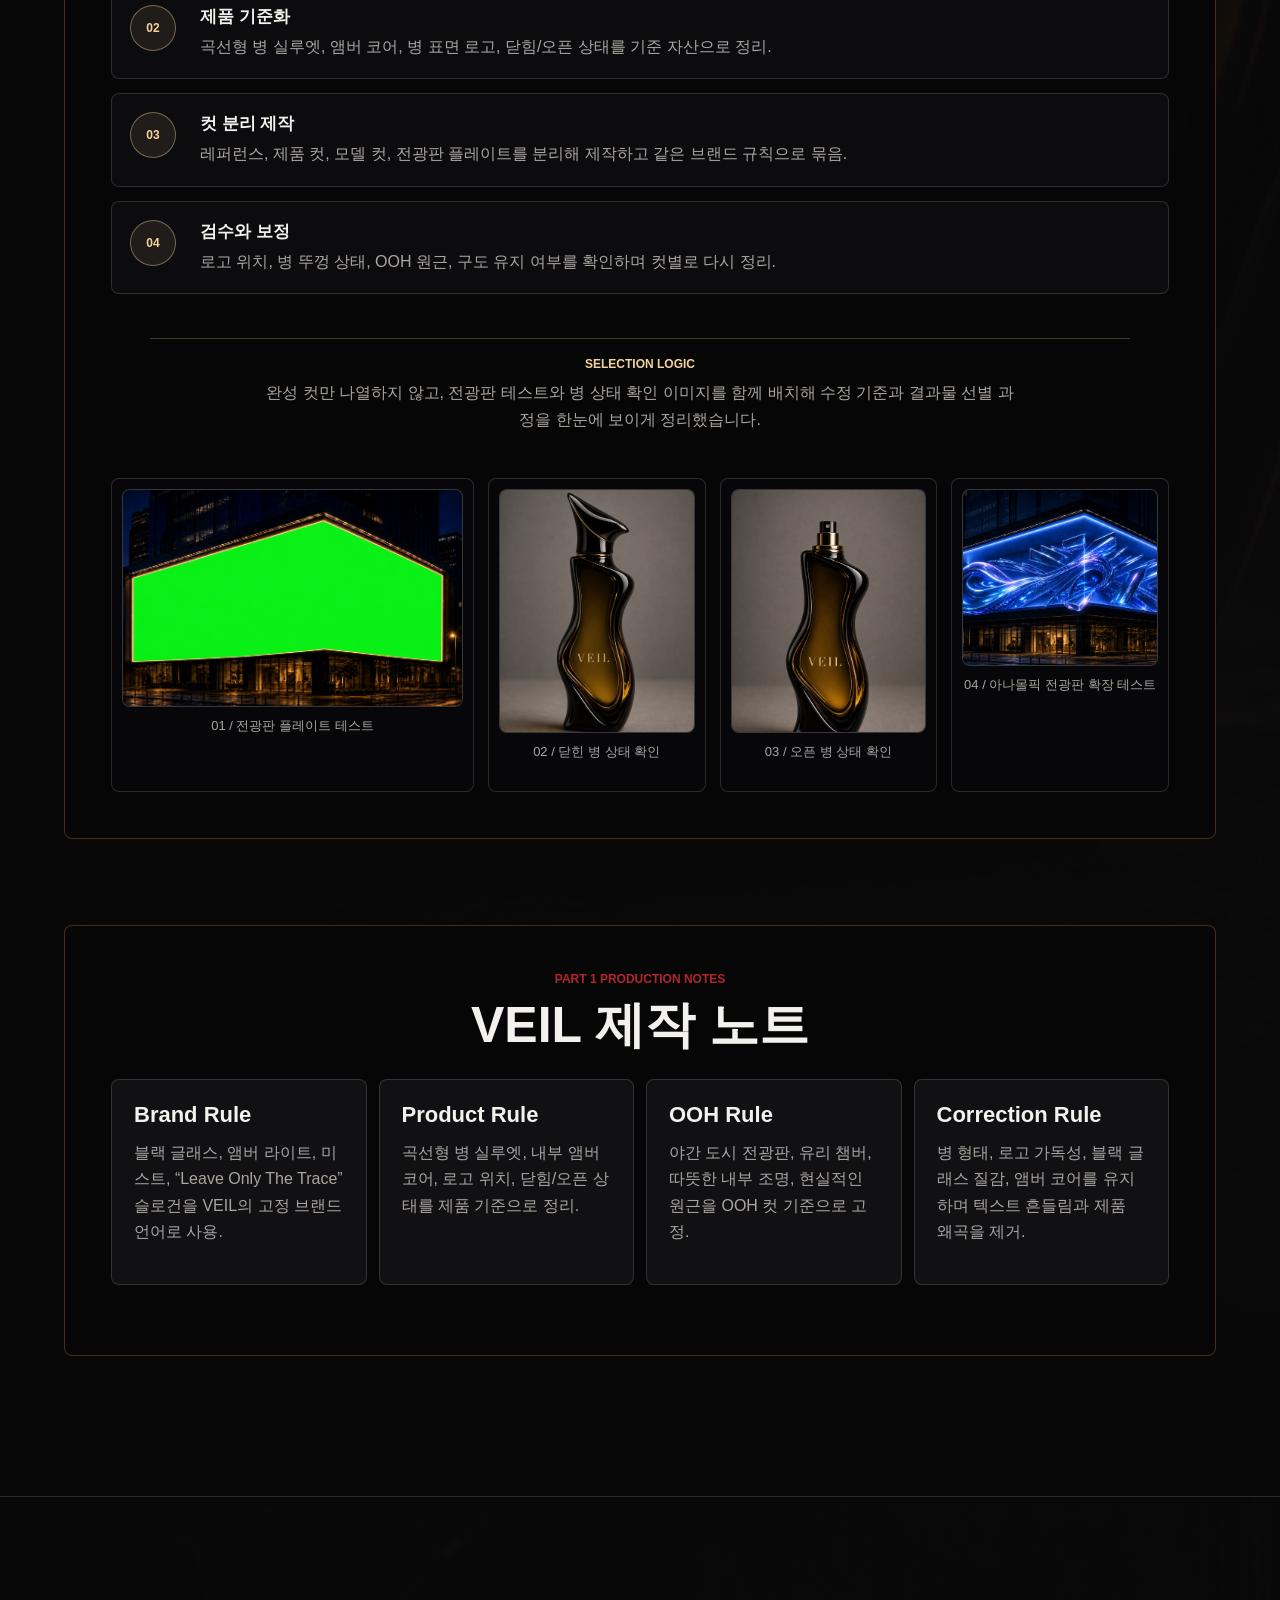
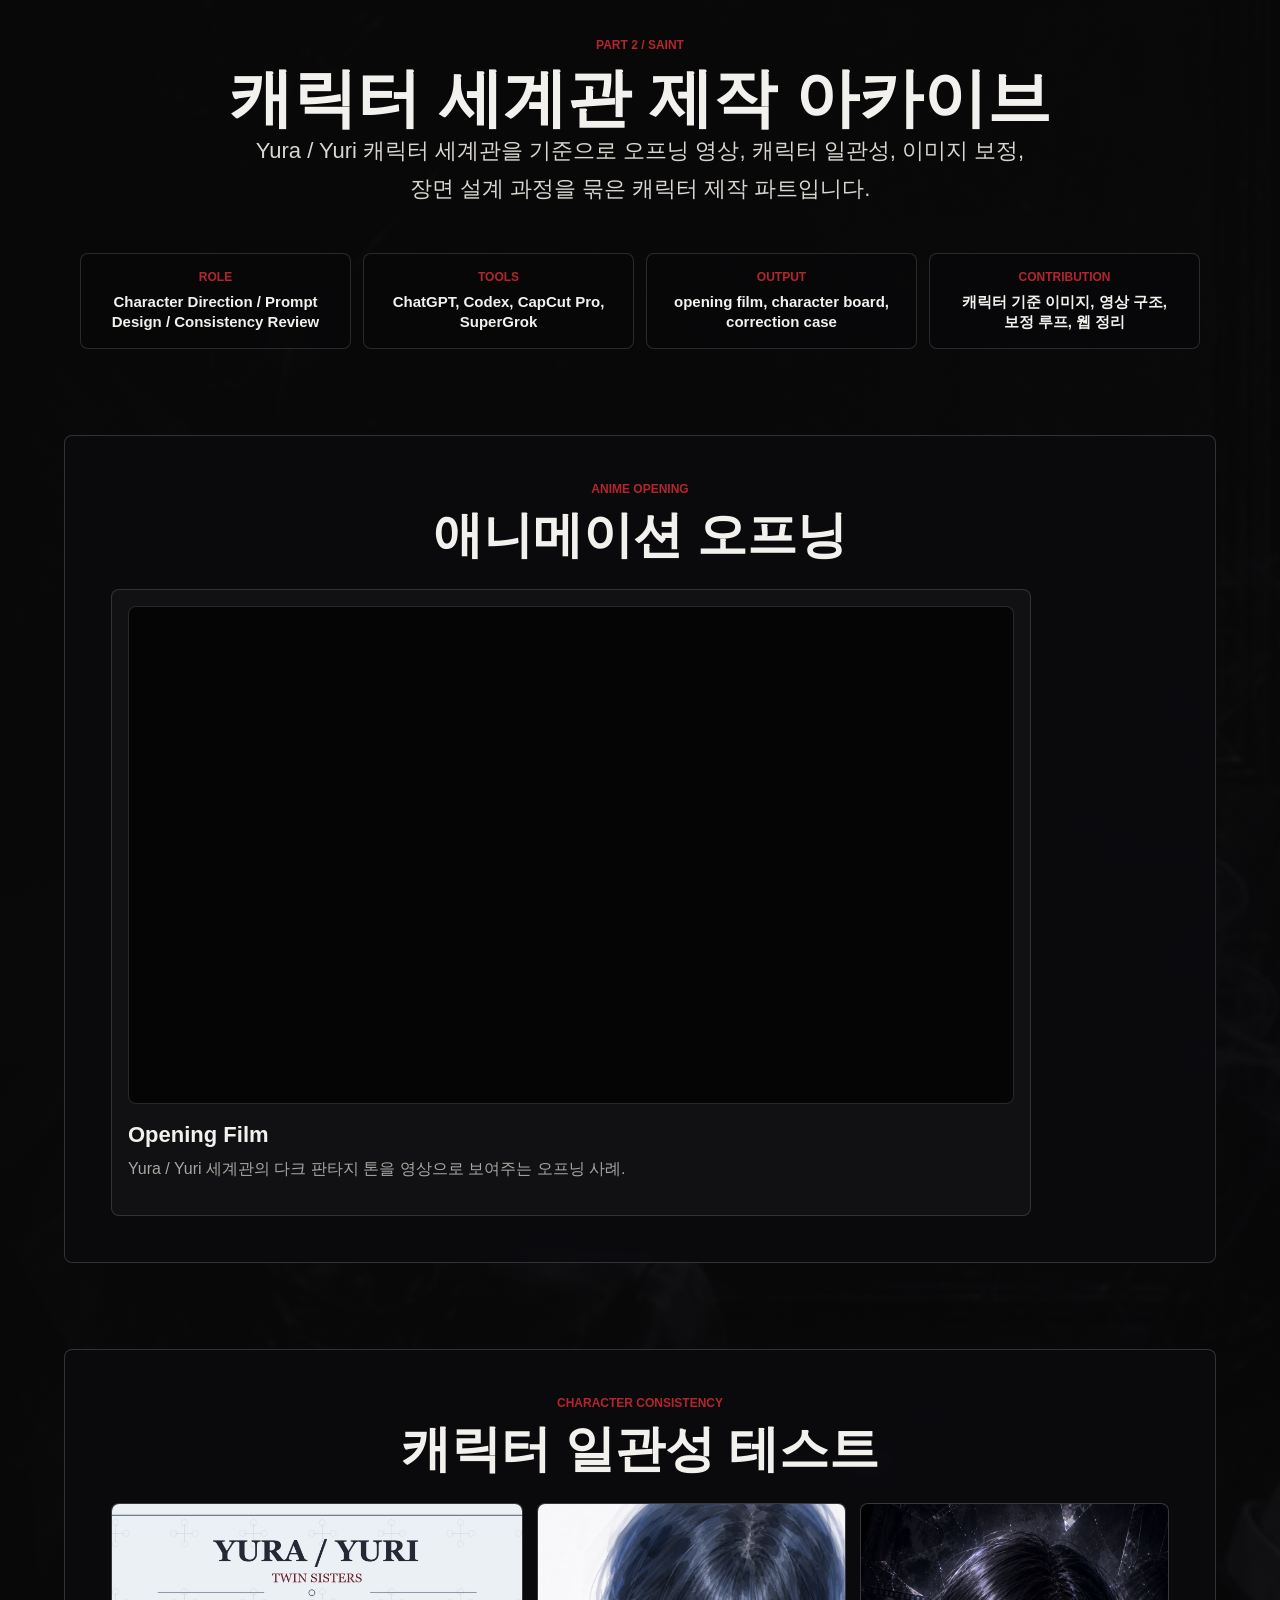
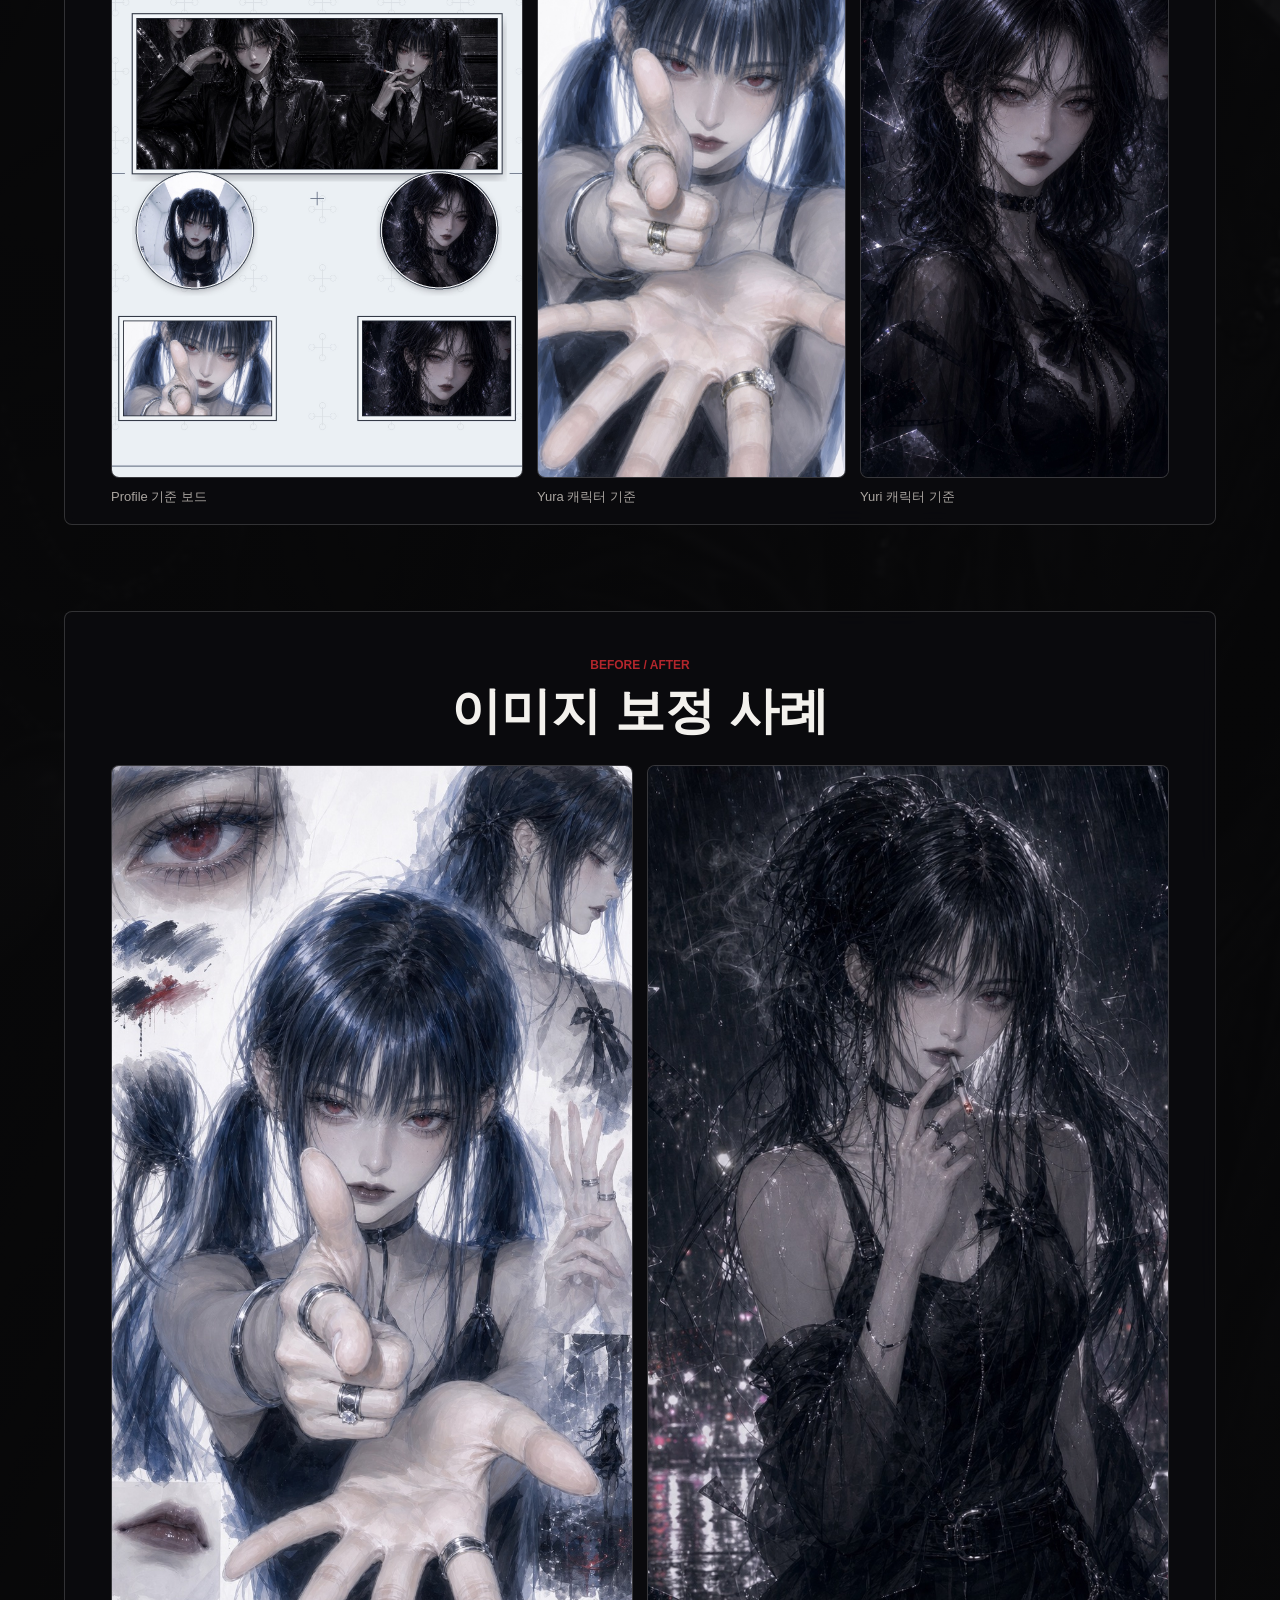
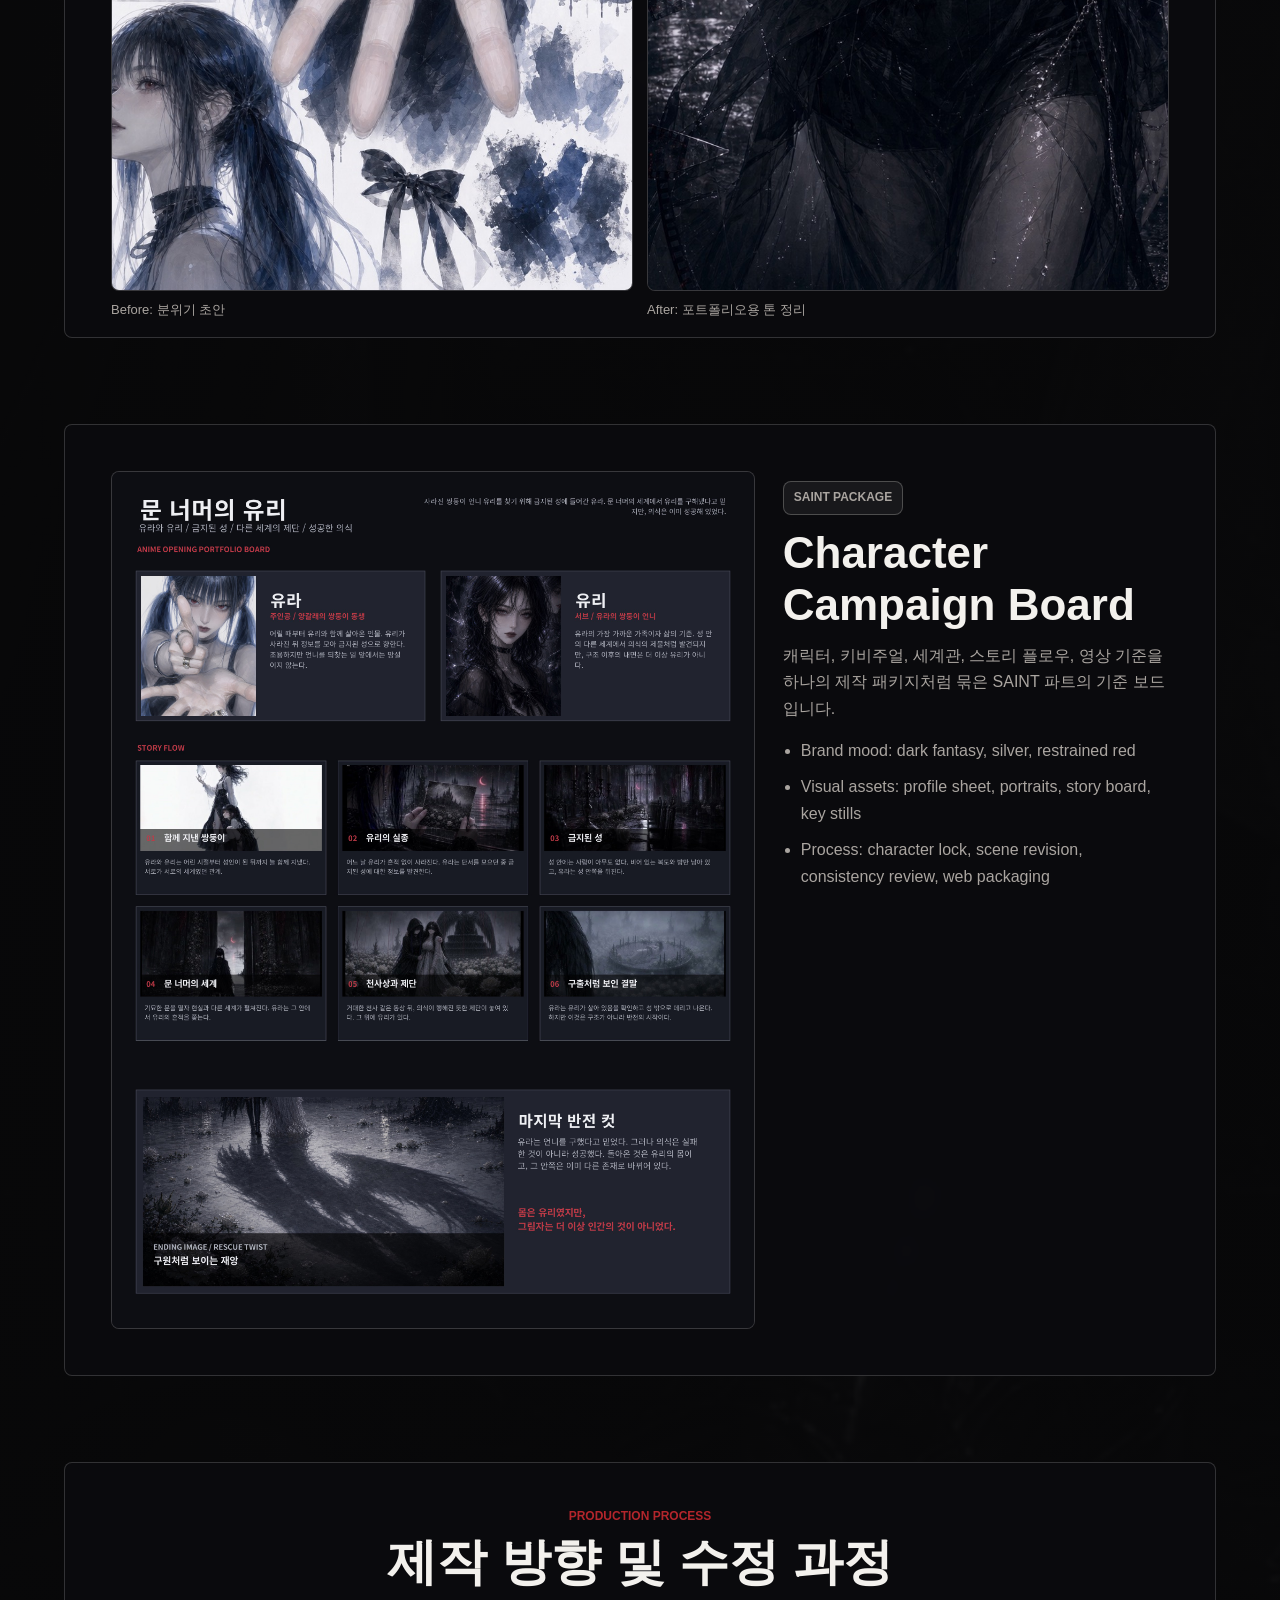
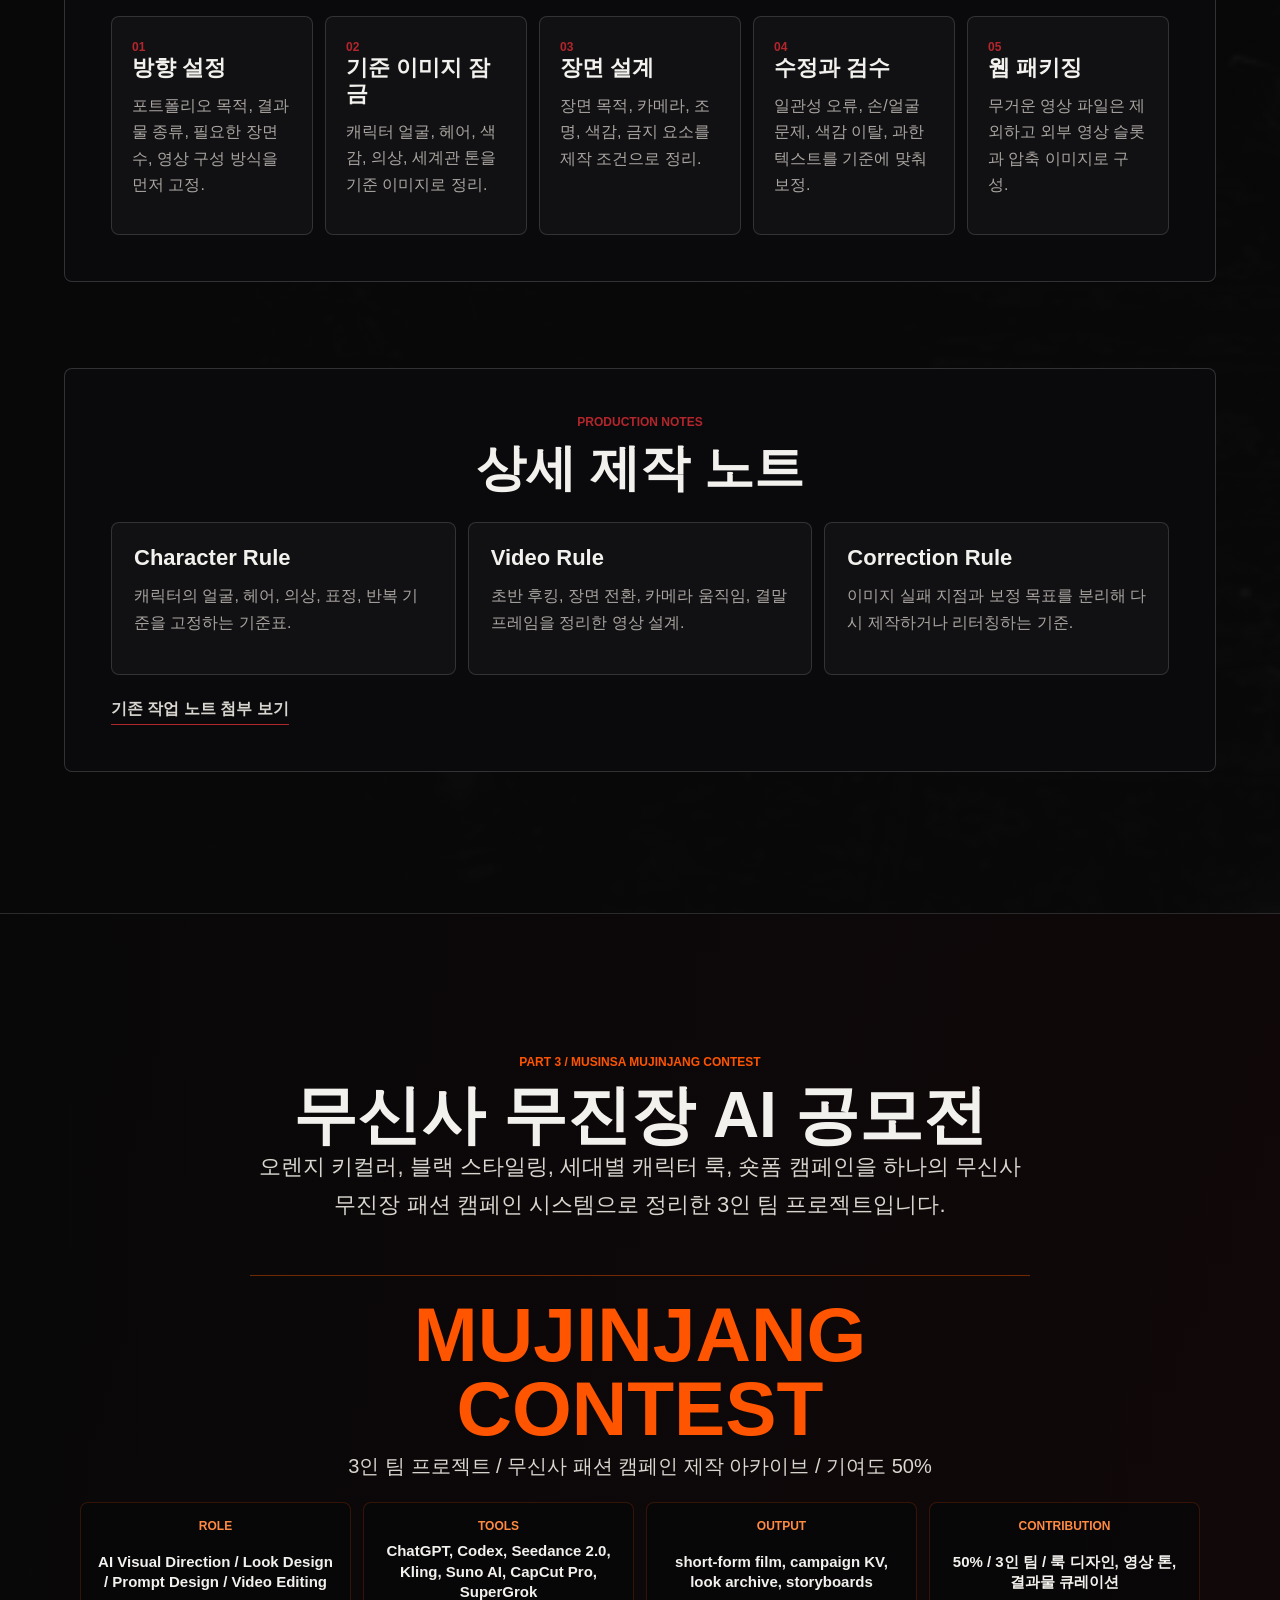
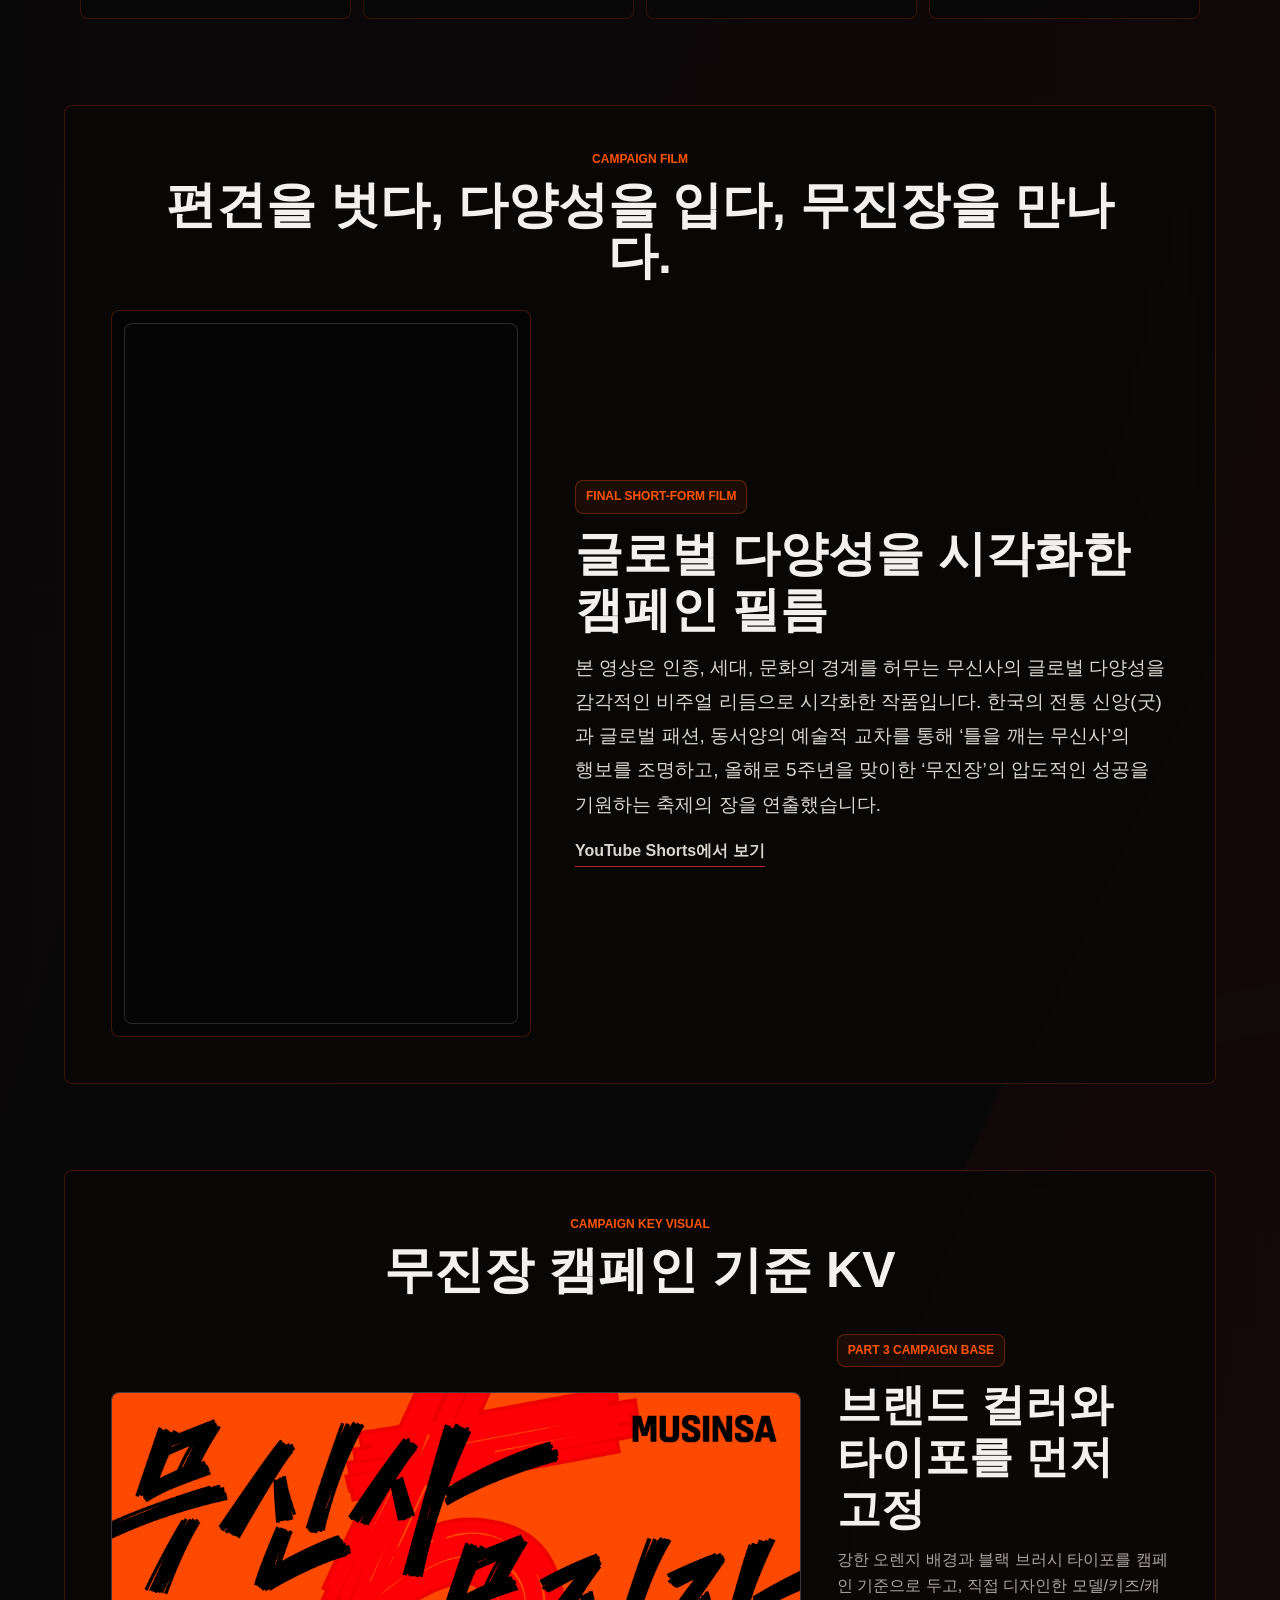
==== commit 27c0915b: "Emphasize portfolio harnessing process" ====
--- a/광고/sites/saint-portfolio/index.html
+++ b/광고/sites/saint-portfolio/index.html
@@ -8,7 +8,7 @@
       name="description"
       content="Commercial visuals, character worldbuilding, fashion campaign systems, and production notes by SAINT."
     />
-    <link rel="stylesheet" href="./styles.css?v=20260608c" />
+    <link rel="stylesheet" href="./styles.css?v=20260608d" />
   </head>
   <body>
     <header class="topbar" aria-label="Primary">
@@ -24,7 +24,7 @@
 
     <main id="top">
       <section class="hero hero--reel" aria-label="SAINT portfolio hero reel">
-        <img src="./assets/musinsa-storyboard-shaman-brand-sequence.png" alt="MUSINSA shaman brand sequence storyboard background" />
+        <img src="./assets/musinsa-archive-brush-woman.png" alt="MUSINSA brush campaign key visual background" />
         <div class="hero__shade"></div>
         <div class="hero__content hero__content--reel">
           <div class="hero__copyblock">
@@ -32,7 +32,8 @@
             <h1 class="hero__title">Selected AI Visual Works</h1>
             <p class="hero__copy">
               광고 비주얼, 패션 숏폼, 캐릭터 일관성, AI 제작 워크플로우를 다루는
-              AI Visual Creator 포트폴리오입니다.
+              AI Visual Creator 포트폴리오입니다. 기준 이미지, 프롬프트, 프레임, 컷 선별을
+              하네싱해 결과물을 통제하는 방식으로 작업했습니다.
             </p>
             <div class="hero-projects" aria-label="Portfolio parts">
               <a href="#part-veil">
@@ -53,17 +54,17 @@
             </div>
             <div class="hero__role" aria-label="SAINT main role">
               <span>Role</span>
-              <strong>AI Visual Direction / Prompt Design / Image Curation / Video Editing</strong>
+              <strong>AI Visual Direction / Prompt Harnessing / Image Curation / Video Editing</strong>
             </div>
             <div class="hero__meta" aria-label="Portfolio categories">
-              <span>Commercial Campaign</span>
-              <span>Fashion Film Direction</span>
-              <span>Character Consistency</span>
+              <span>Reference Lock</span>
+              <span>First / Last Frame</span>
+              <span>Grid Ignore Prompt</span>
             </div>
             <div class="hero__actions" aria-label="Hero actions">
               <a class="button button--primary" href="#featured-reel">쇼릴 보기</a>
               <a class="button" href="#selected-results">대표 결과물</a>
-              <a class="button" href="#contact">Contact / Resume / SNS</a>
+              <a class="button" href="#contact">Contact / SNS</a>
             </div>
           </div>
           <article id="featured-reel" class="hero-reel" aria-label="Featured reel video">
@@ -93,18 +94,30 @@
               <figcaption>SAINT Character Board</figcaption>
             </figure>
           </div>
+          <div class="harness-spotlight" aria-label="Harnessing process summary">
+            <p class="eyebrow">Harnessing Process</p>
+            <h2>AI 결과물을 직접 통제한 제작 과정</h2>
+            <p>
+              단순 생성이 아니라 기준 이미지, 컷 구조, 프롬프트 금지 조건, 후반 편집 기준을
+              묶어 같은 인물과 캠페인 톤이 유지되도록 설계했습니다.
+            </p>
+          </div>
           <div class="control-cards" aria-label="AI production control methods">
             <article>
-              <span>Problem</span>
-              <strong>캐릭터와 얼굴 레퍼런스가 흔들림</strong>
+              <span>01 Reference Lock</span>
+              <strong>얼굴, 룩, 헤어, 소품 기준 이미지를 먼저 고정</strong>
             </article>
             <article>
-              <span>Solution</span>
-              <strong>기준 이미지 잠금, First/Last Frame, 4x4 Grid Reference 운용</strong>
+              <span>02 Prompt Harness</span>
+              <strong>카메라, 동작, 색상, 금지 조건을 컷별로 분리 설계</strong>
             </article>
             <article>
-              <span>Result</span>
-              <strong>룩, 조명, 헤어, 캠페인 컬러를 컷 사이에서 유지</strong>
+              <span>03 Frame Control</span>
+              <strong>First / Last Frame으로 시작점과 도착 프레임을 지정</strong>
+            </article>
+            <article>
+              <span>04 Curation</span>
+              <strong>실패 컷을 제거하고 편집, 보정, 사운드로 최종 톤 정리</strong>
             </article>
           </div>
         </div>
@@ -907,15 +920,16 @@
       <section id="contact" class="contact-section" aria-label="Contact and portfolio links">
         <div class="contact-panel">
           <p class="eyebrow">Contact</p>
-          <h2>Contact / Resume / SNS</h2>
+          <h2>Contact / SNS</h2>
           <p>
             AI Visual Direction, commercial campaign visuals, fashion short-form film, and
             AI-assisted production workflow portfolio.
+            <br />
+            Email: b90646968@gmail.com / Instagram: @wullendi
           </p>
           <div class="contact-actions" aria-label="Contact actions">
-            <a class="button button--primary" href="#contact">Contact</a>
-            <a class="button" href="#contact">Resume PDF</a>
-            <a class="button" href="#contact">Instagram / Behance</a>
+            <a class="button button--primary" href="mailto:b90646968@gmail.com">Email</a>
+            <a class="button" href="https://www.instagram.com/wullendi/" target="_blank" rel="noreferrer">Instagram</a>
           </div>
         </div>
       </section>
--- a/광고/sites/saint-portfolio/styles.css
+++ b/광고/sites/saint-portfolio/styles.css
@@ -91,12 +91,17 @@
   opacity: 0.82;
 }
 
+.hero--reel > img {
+  object-position: 52% center;
+  filter: saturate(0.92) contrast(1.08);
+}
+
 .hero__shade {
   position: absolute;
   inset: 0;
   background:
-    linear-gradient(90deg, rgba(8, 8, 9, 0.9), rgba(8, 8, 9, 0.56), rgba(8, 8, 9, 0.24)),
-    linear-gradient(0deg, rgba(8, 8, 9, 0.96), transparent 42%);
+    linear-gradient(90deg, rgba(8, 8, 9, 0.94), rgba(8, 8, 9, 0.66), rgba(8, 8, 9, 0.32)),
+    linear-gradient(0deg, rgba(8, 8, 9, 0.98), transparent 48%);
 }
 
 .hero__content {
@@ -317,6 +322,7 @@
 }
 
 .selected-results,
+.harness-spotlight,
 .control-cards,
 .project-brief {
   display: grid;
@@ -354,9 +360,38 @@
   text-align: center;
 }
 
+.harness-spotlight,
 .control-cards {
   grid-column: 1 / -1;
-  grid-template-columns: repeat(3, minmax(0, 1fr));
+}
+
+.harness-spotlight {
+  max-width: 860px;
+  margin-top: clamp(12px, 2.4vw, 24px);
+  padding-top: clamp(12px, 2vw, 20px);
+  border-top: 1px solid rgba(255, 255, 255, 0.16);
+}
+
+.harness-spotlight .eyebrow {
+  margin-bottom: 8px;
+}
+
+.harness-spotlight h2 {
+  max-width: 760px;
+  font-size: clamp(24px, 3vw, 40px);
+  line-height: 1.08;
+}
+
+.harness-spotlight p {
+  max-width: 760px;
+  margin-bottom: 0;
+  color: var(--silver);
+  font-size: clamp(14px, 1.4vw, 17px);
+  line-height: 1.55;
+}
+
+.control-cards {
+  grid-template-columns: repeat(4, minmax(0, 1fr));
 }
 
 .control-cards article,
@@ -368,6 +403,13 @@
   border: 1px solid rgba(255, 255, 255, 0.14);
   border-radius: var(--radius);
   background: rgba(8, 8, 10, 0.78);
+}
+
+.control-cards article {
+  border-top-color: rgba(179, 38, 44, 0.72);
+  background:
+    linear-gradient(180deg, rgba(179, 38, 44, 0.16), rgba(8, 8, 10, 0.82) 42%),
+    rgba(8, 8, 10, 0.82);
 }
 
 .control-cards strong,
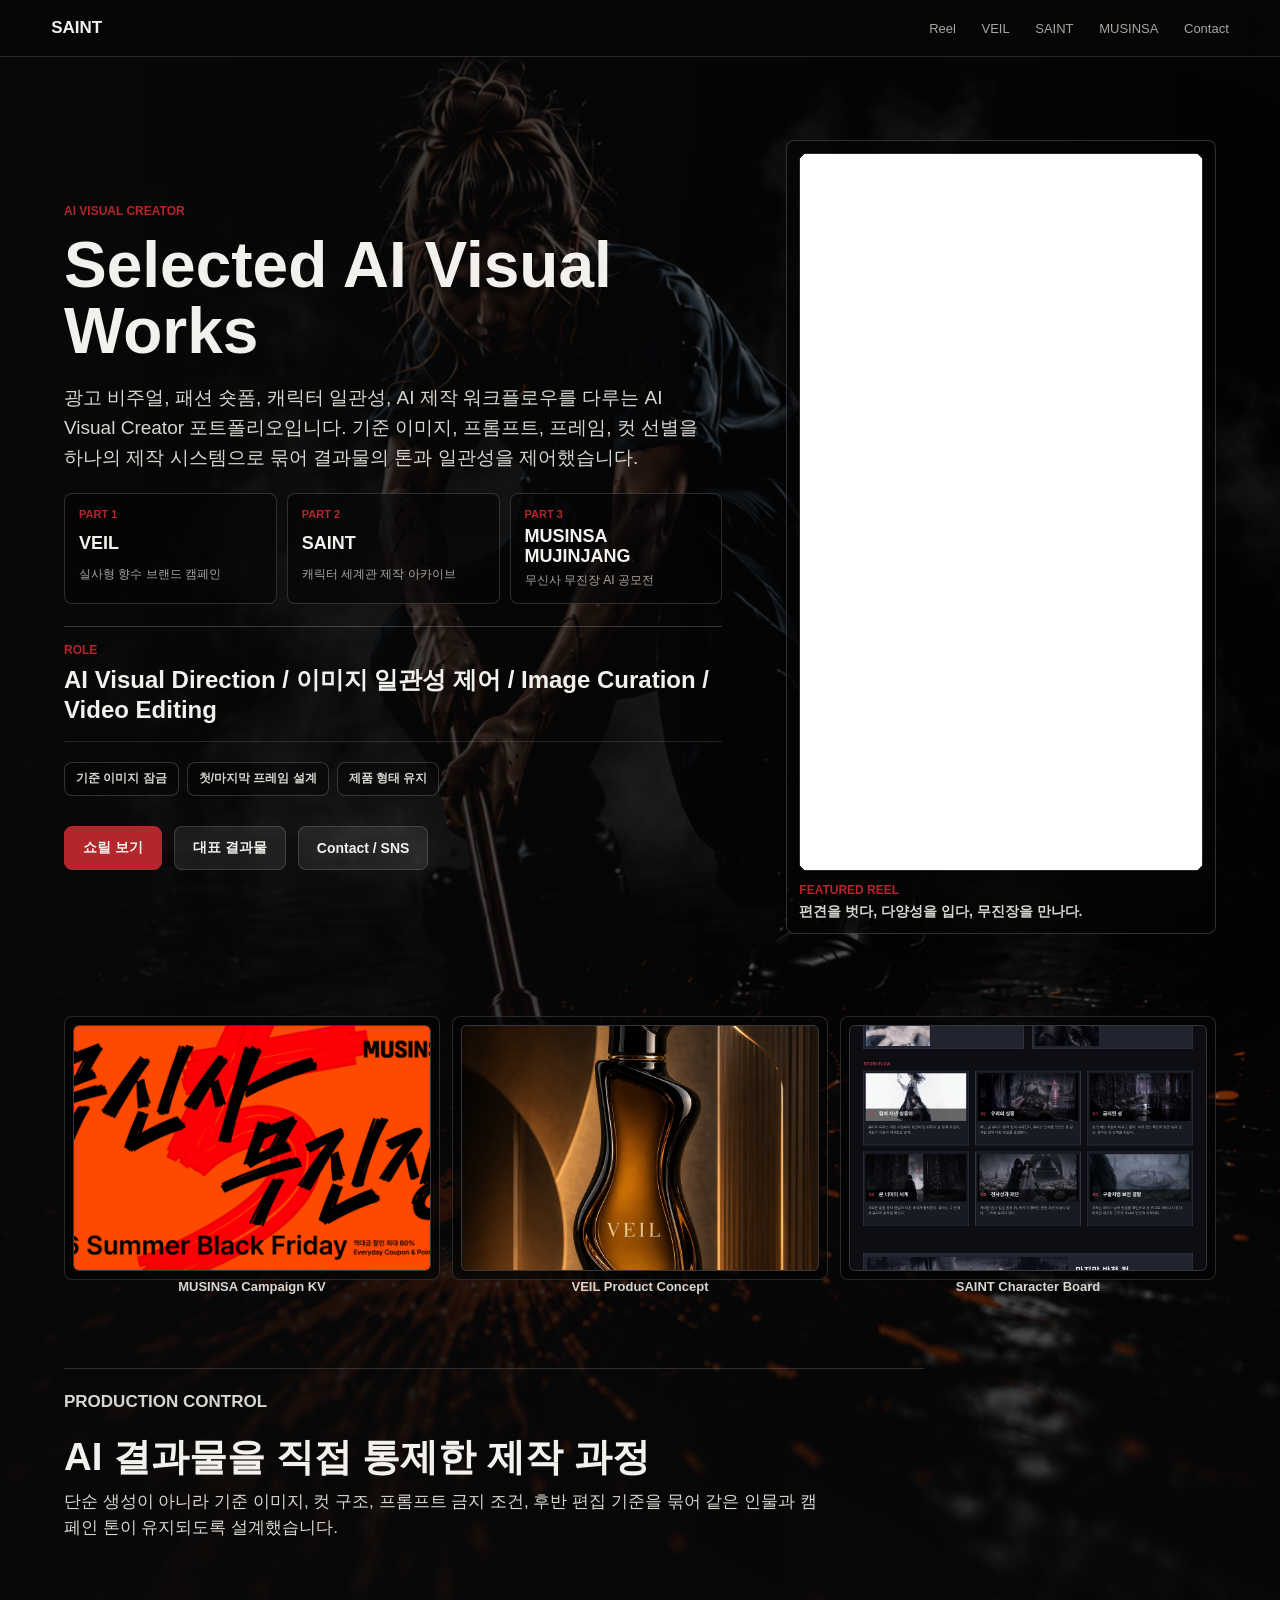
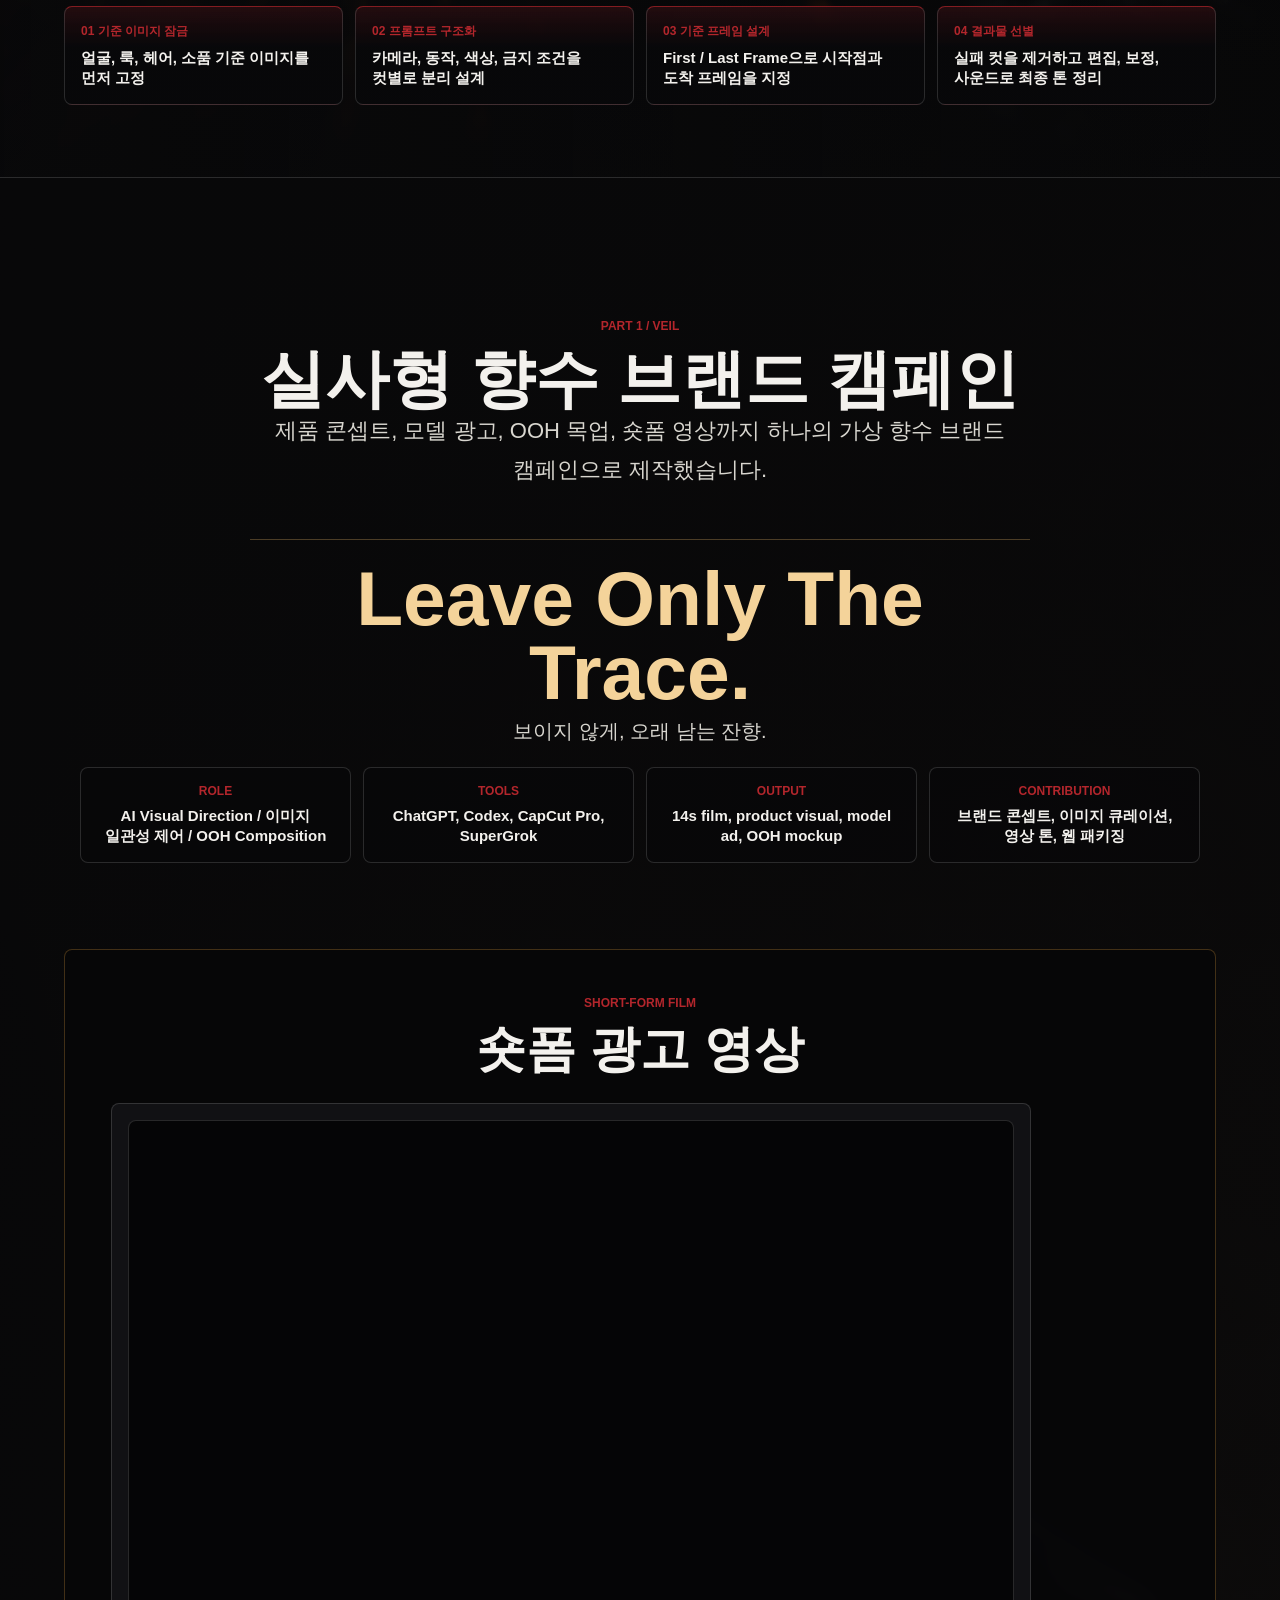
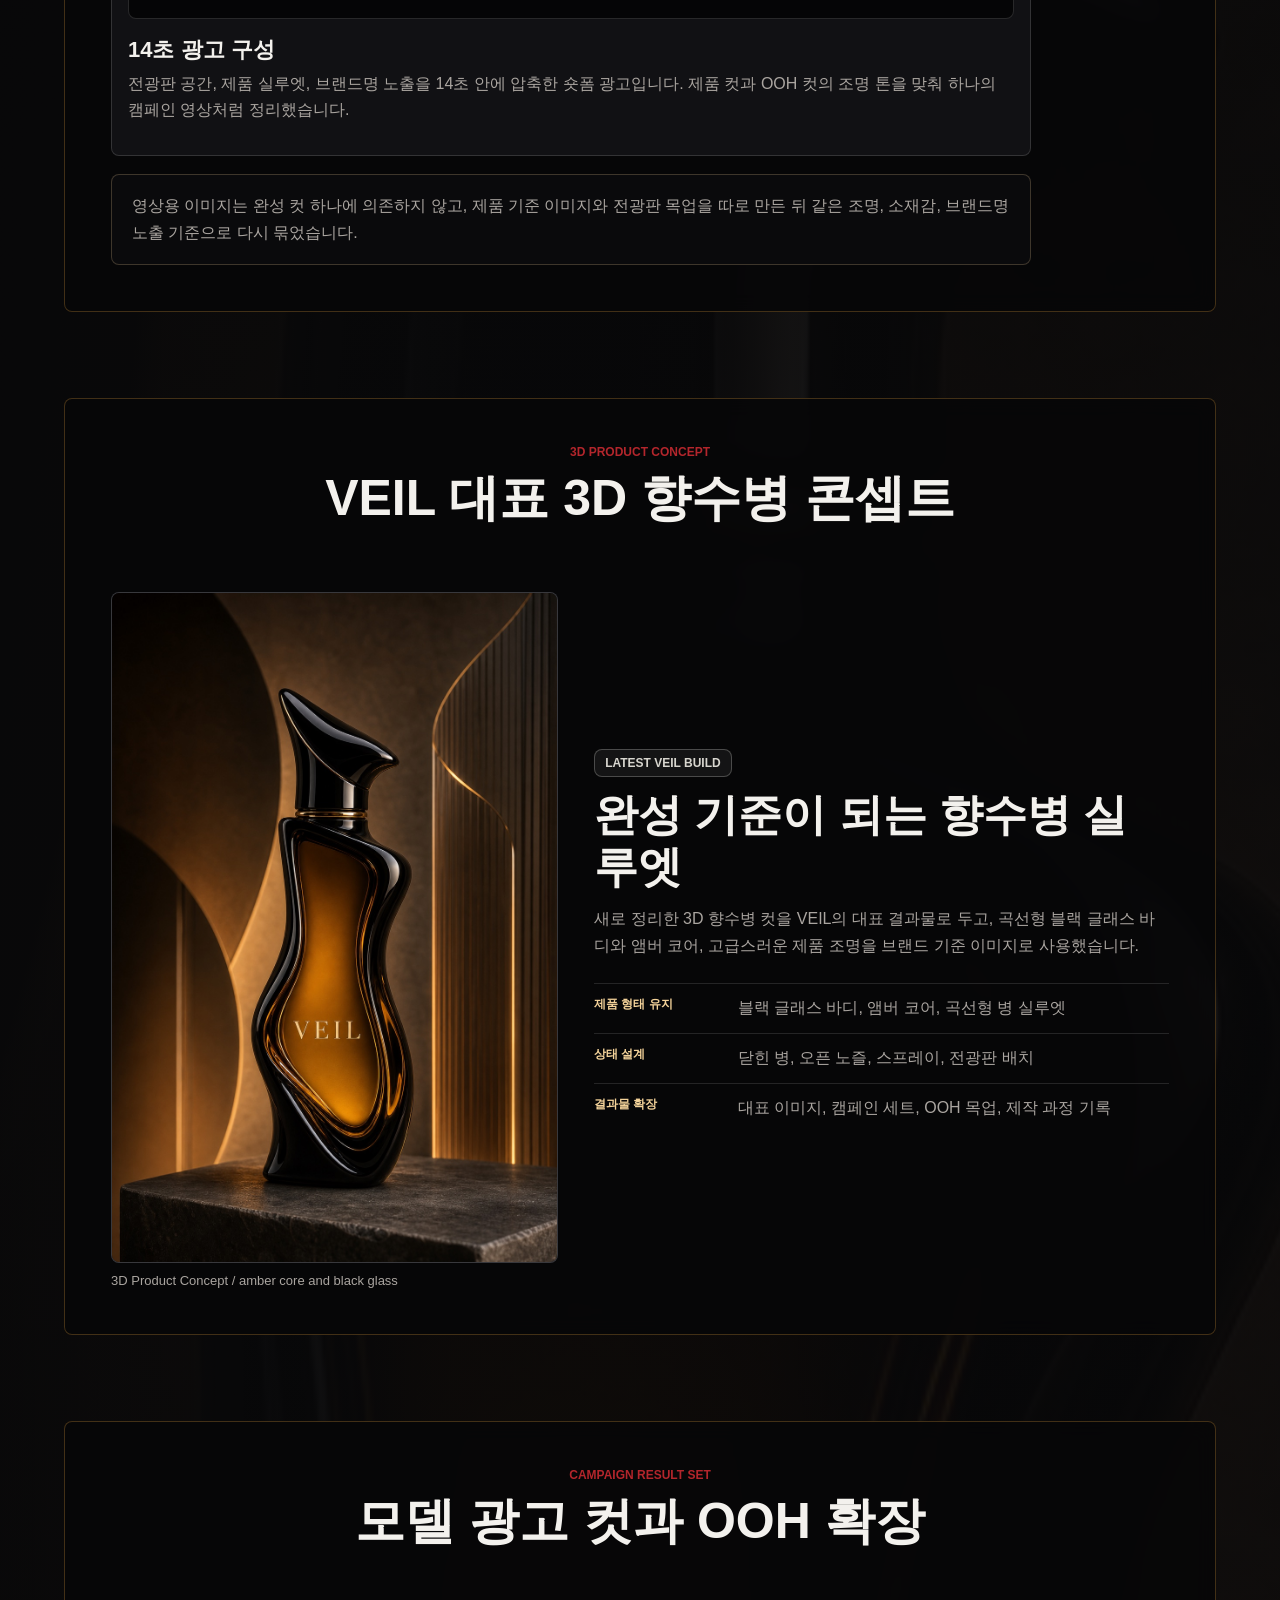
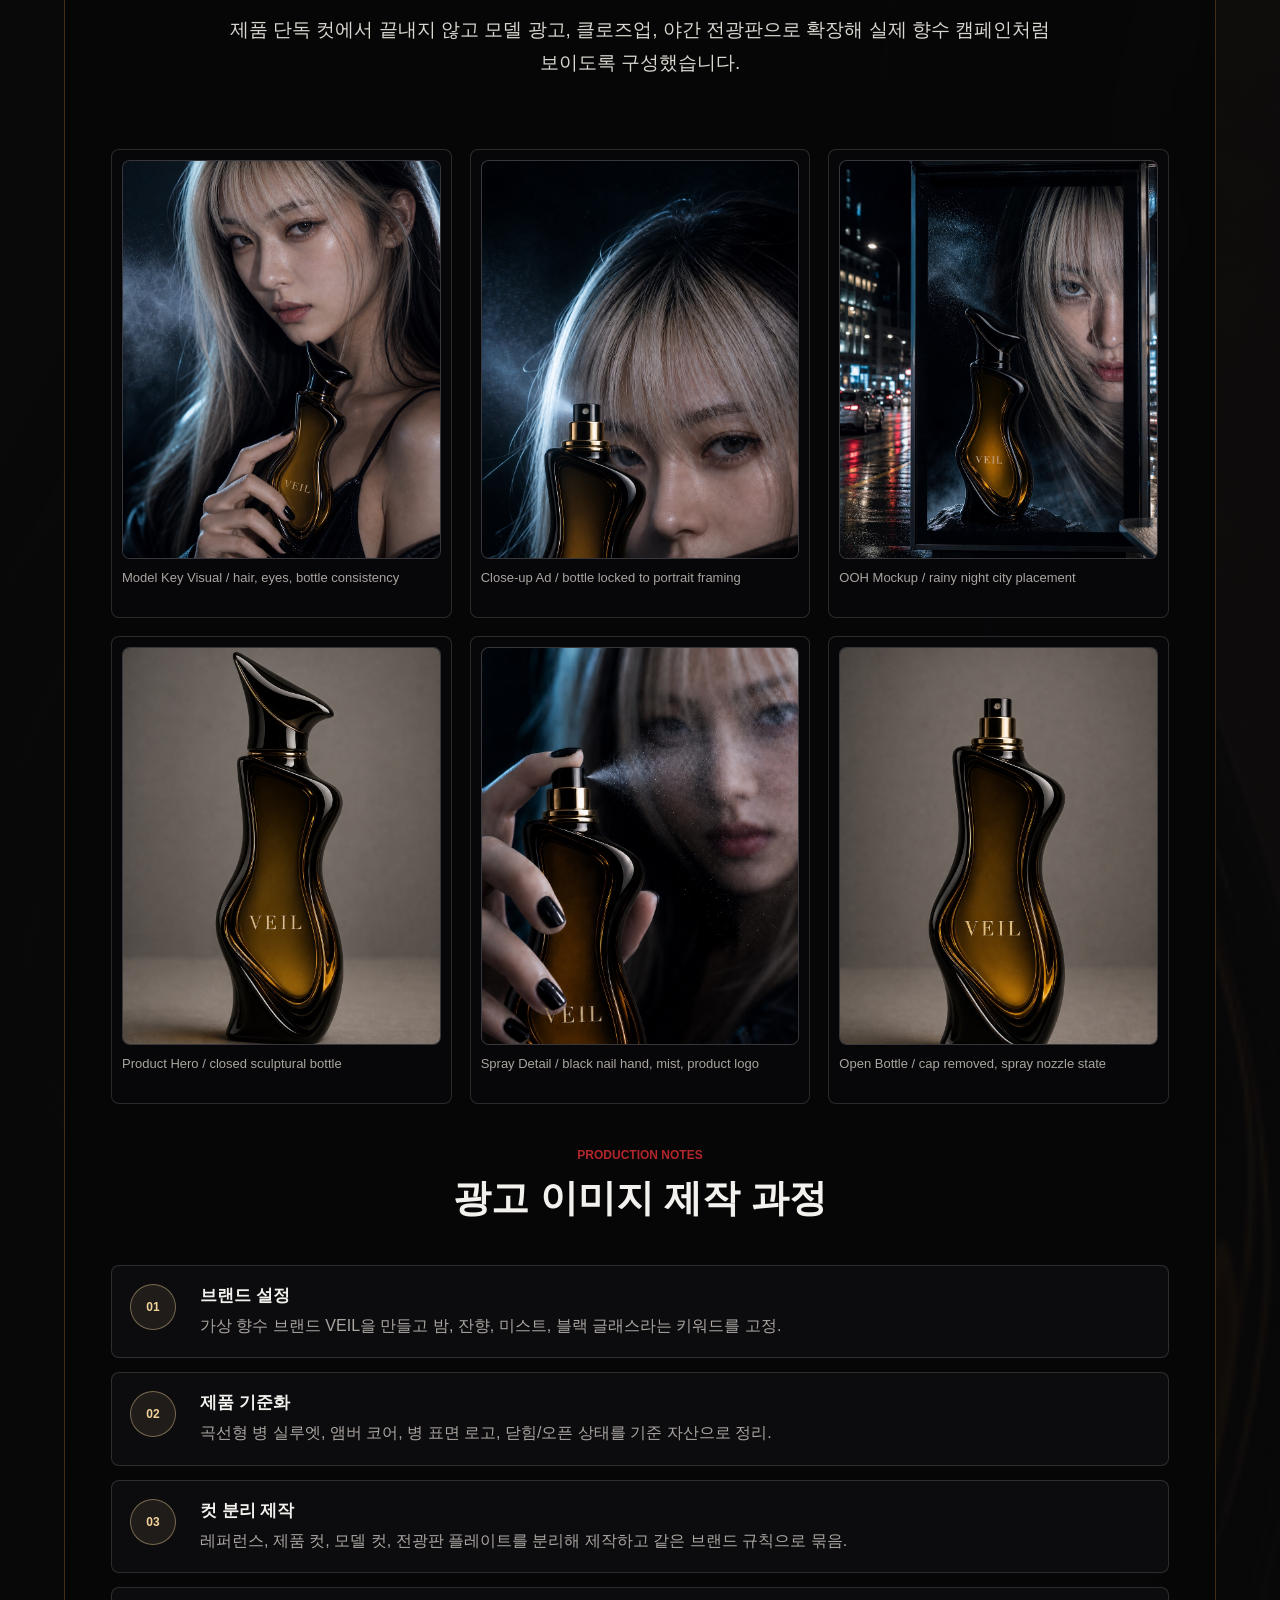
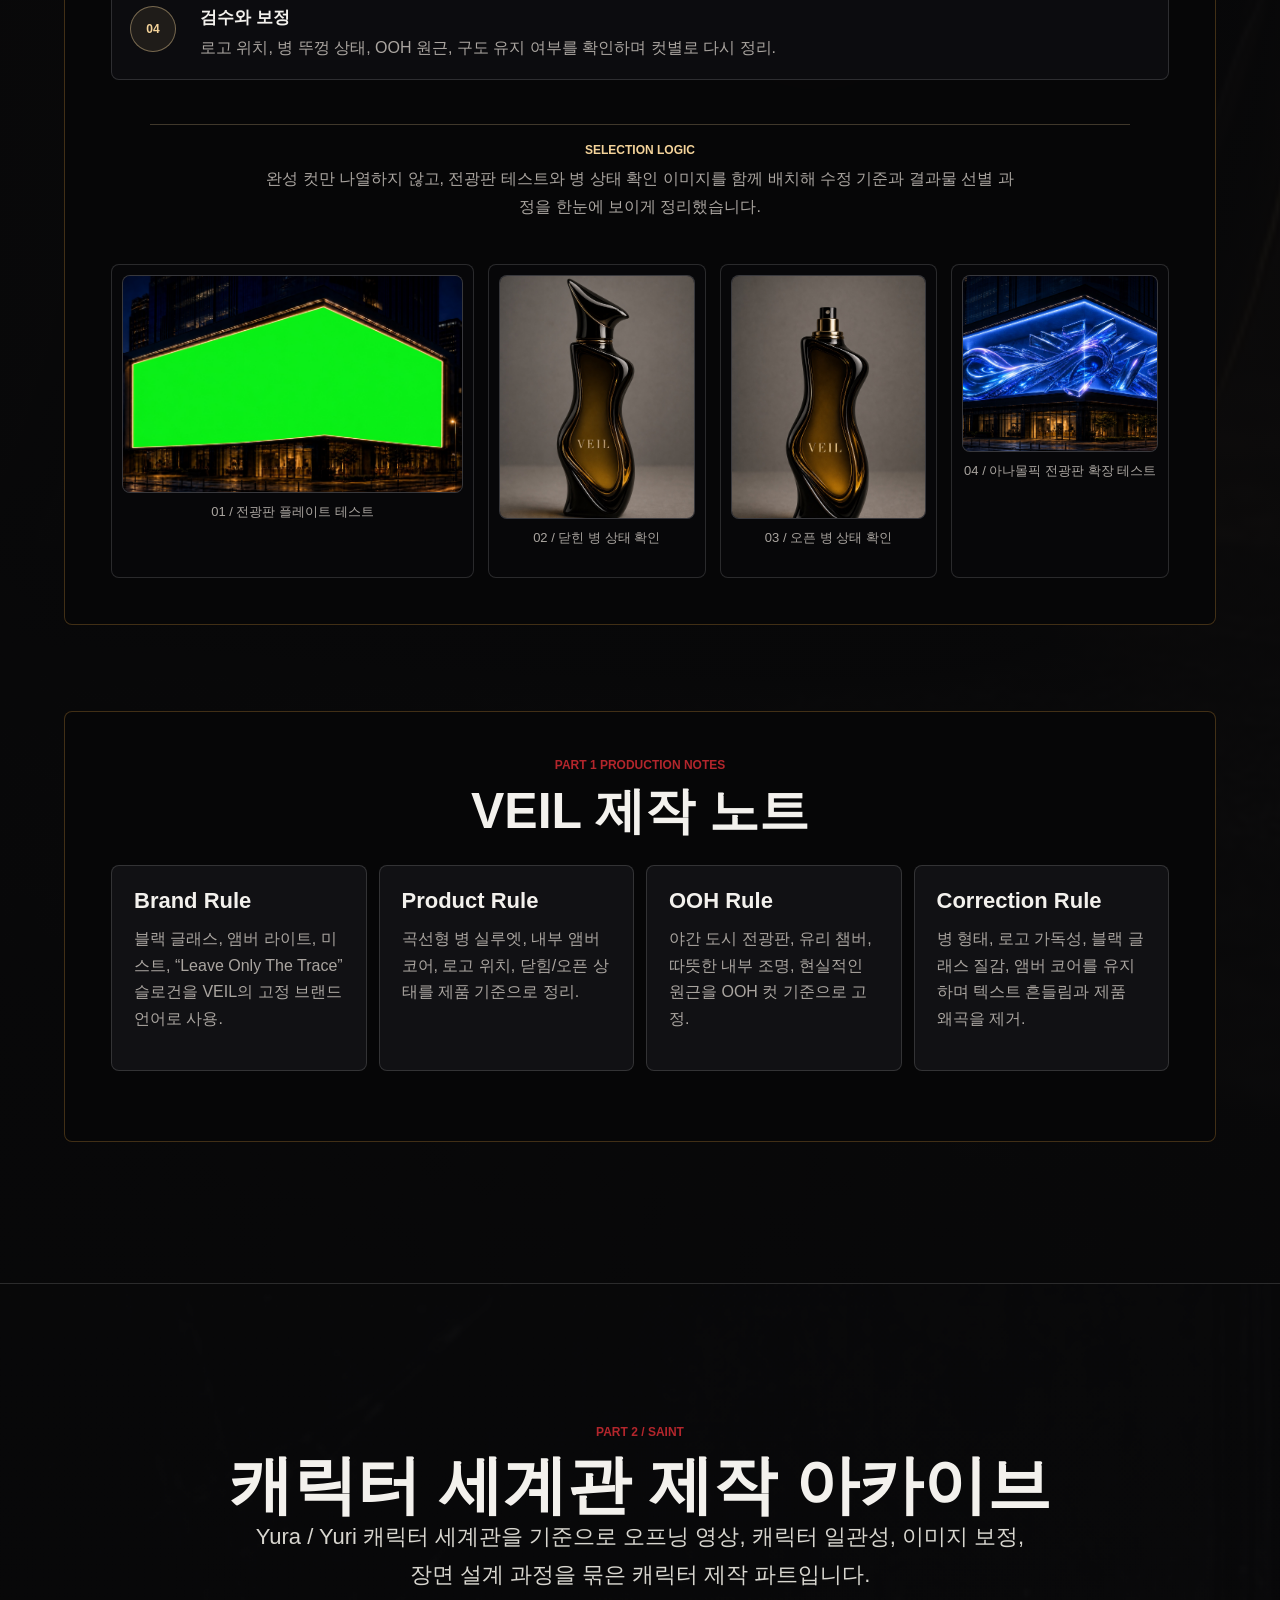
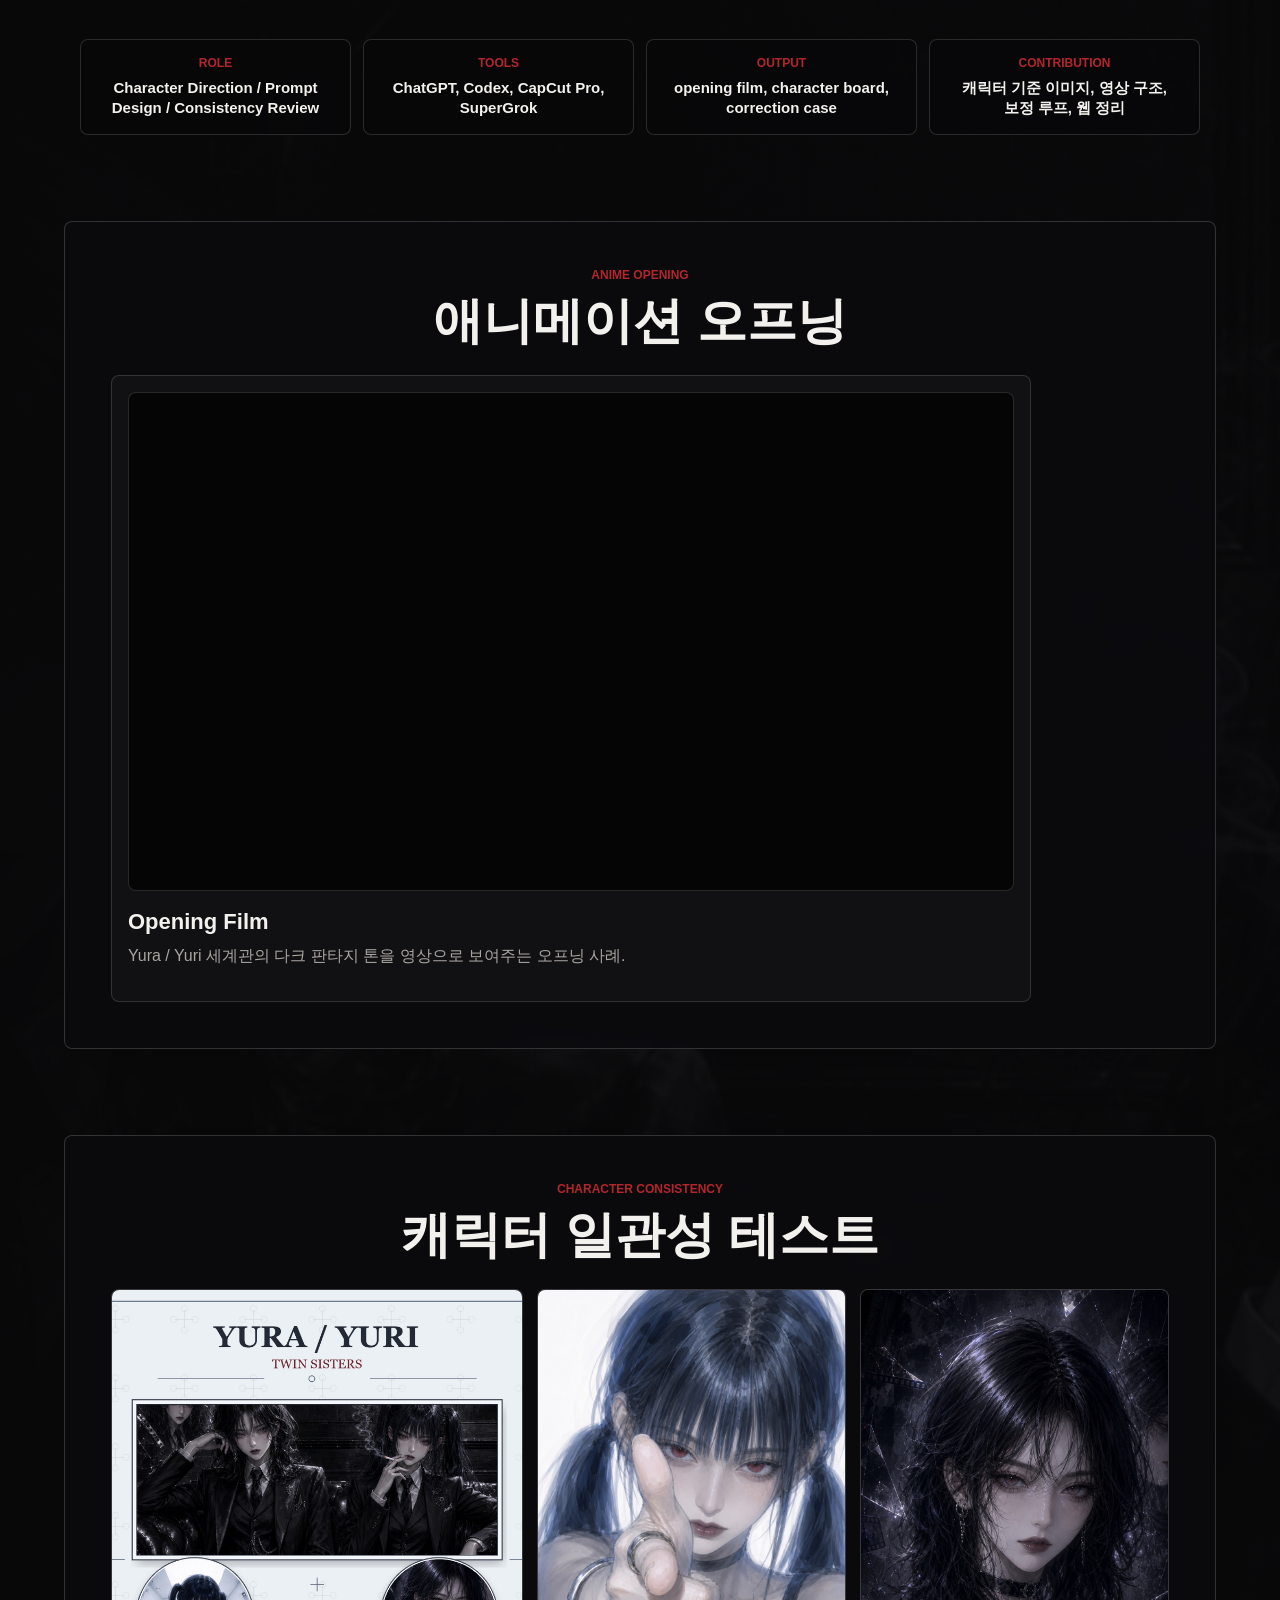
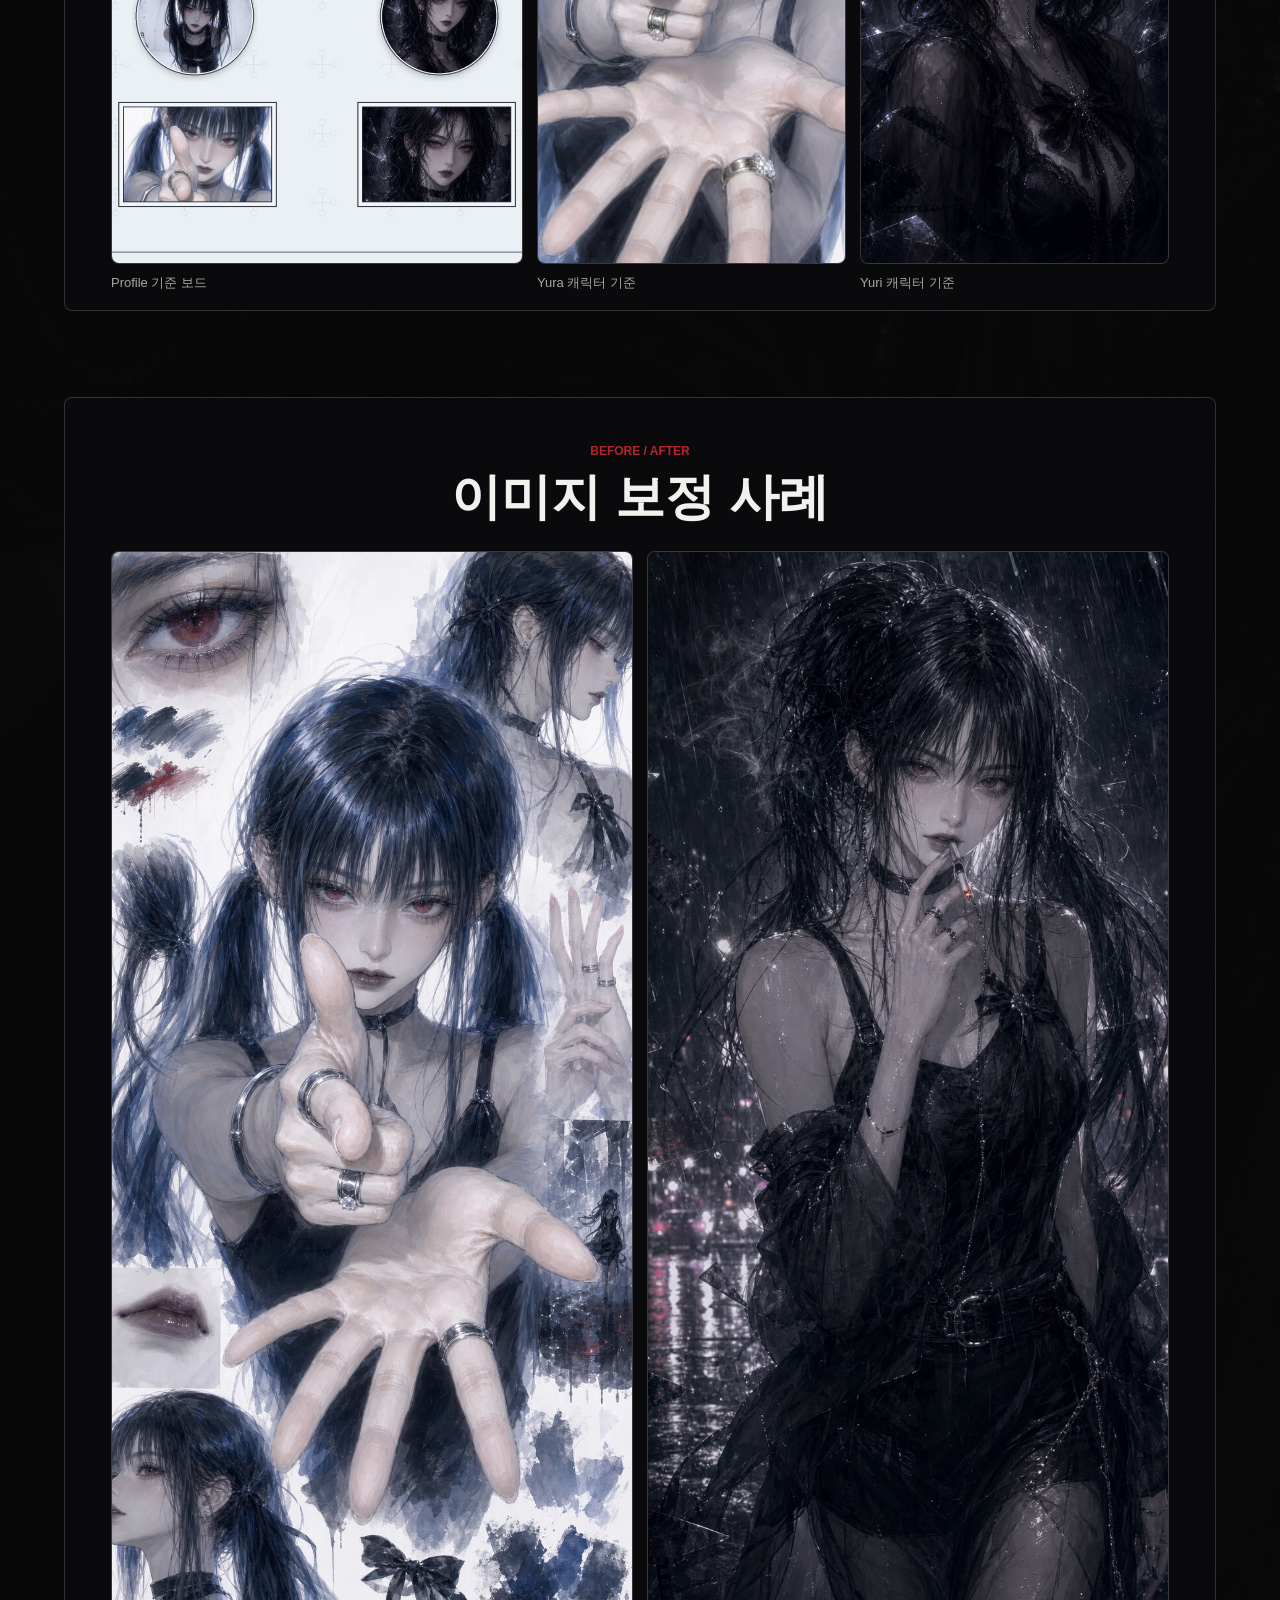
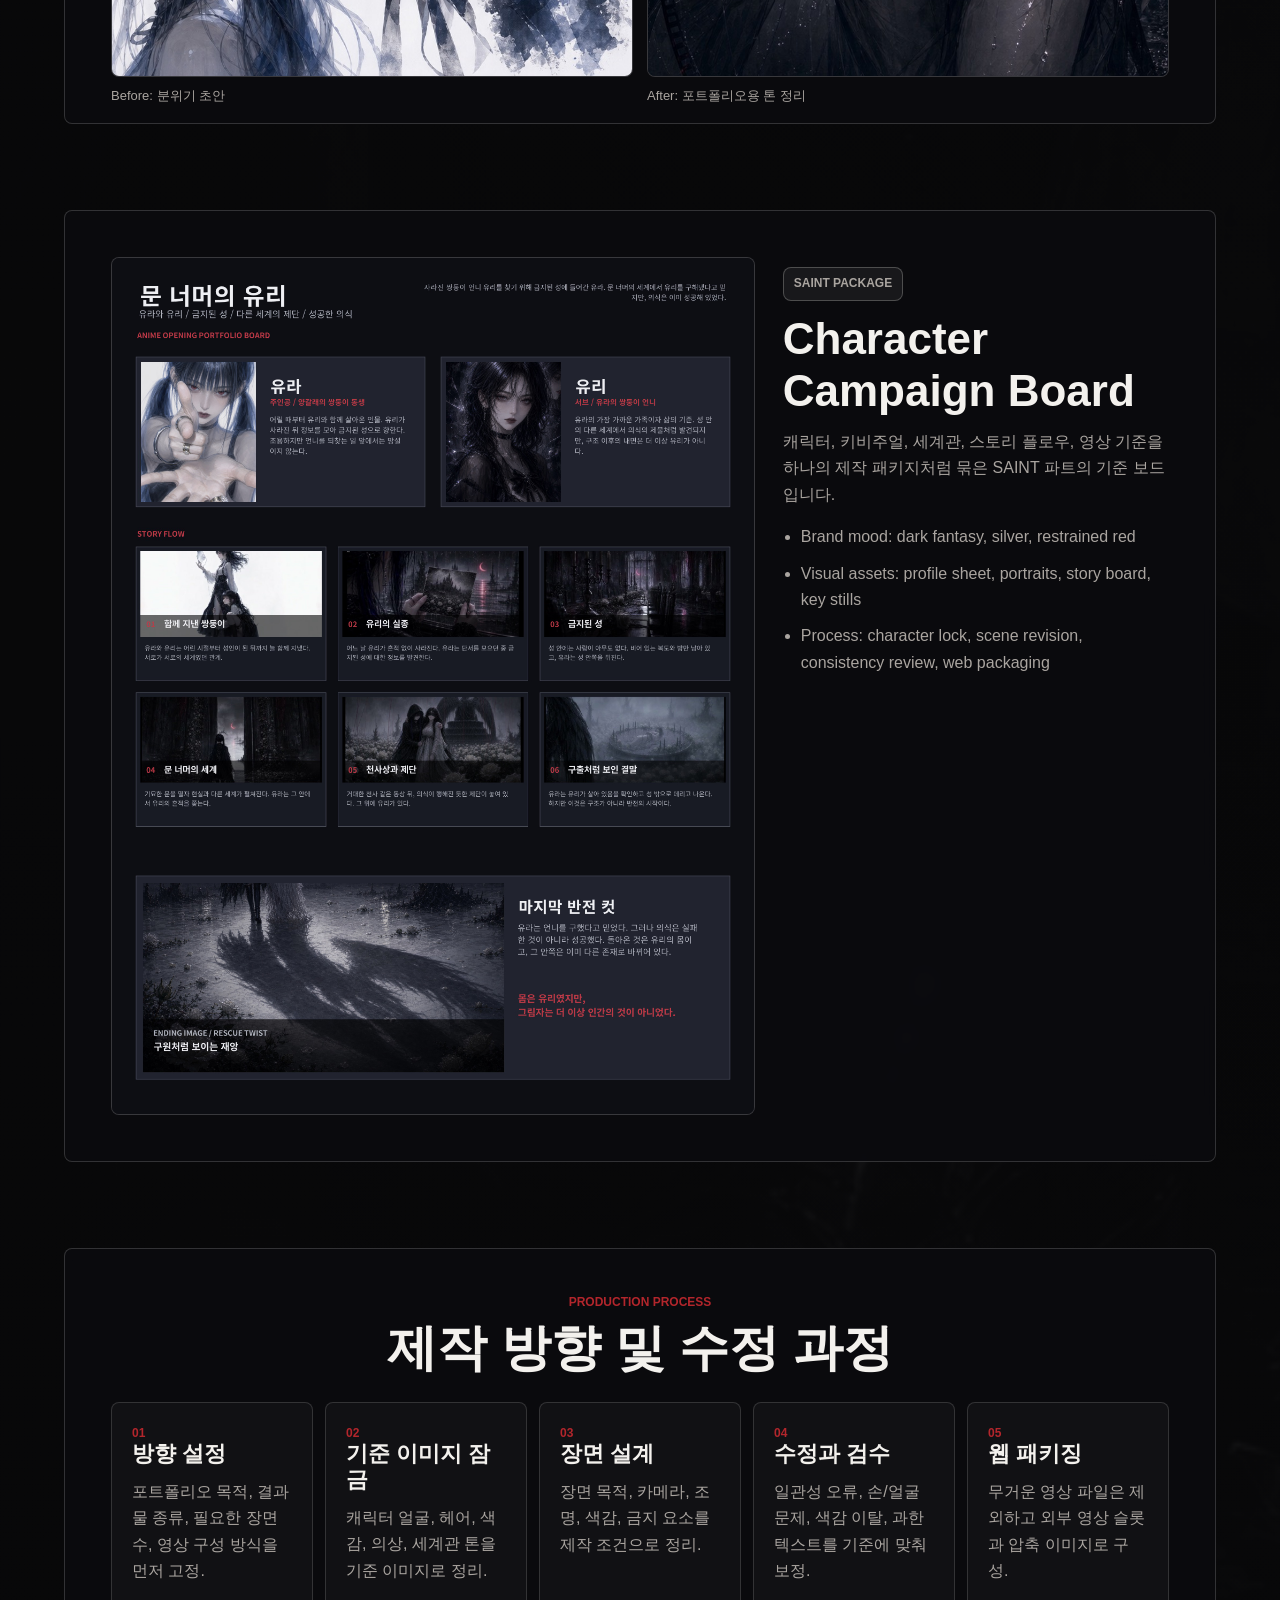
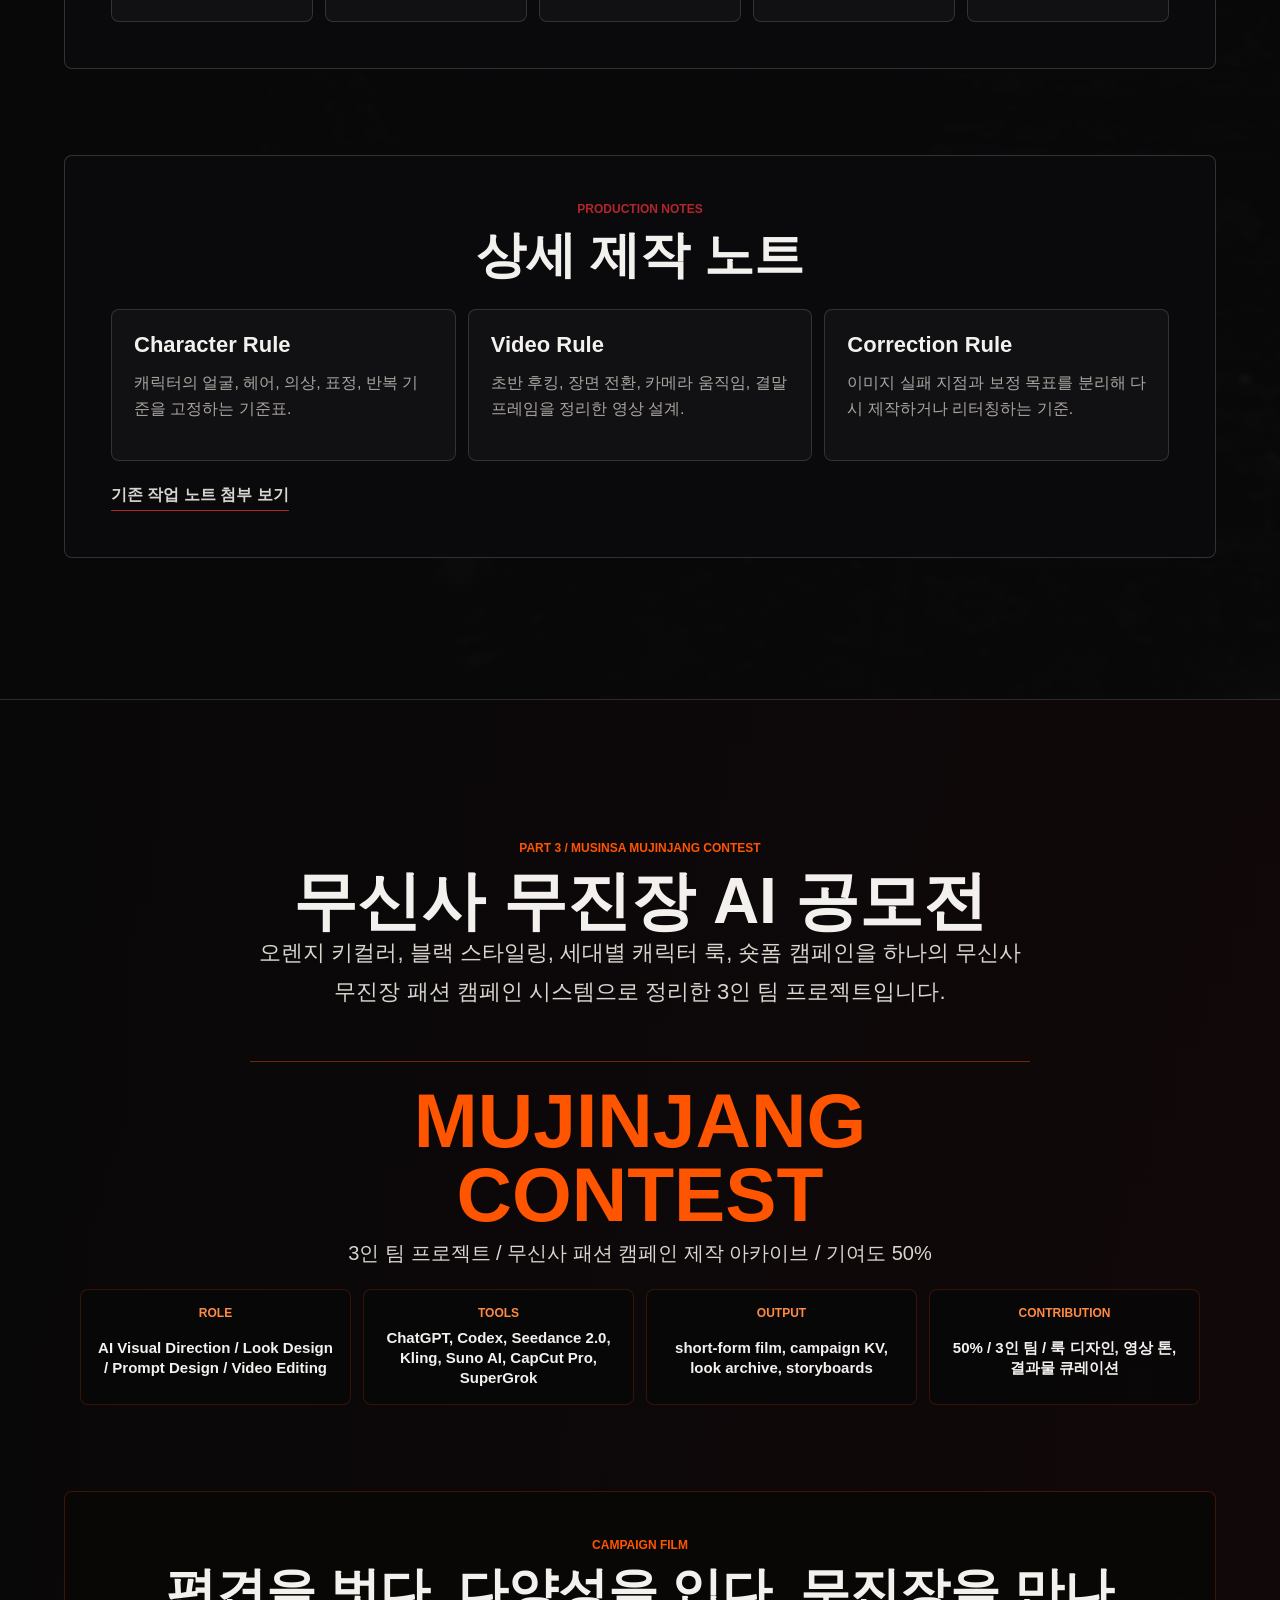
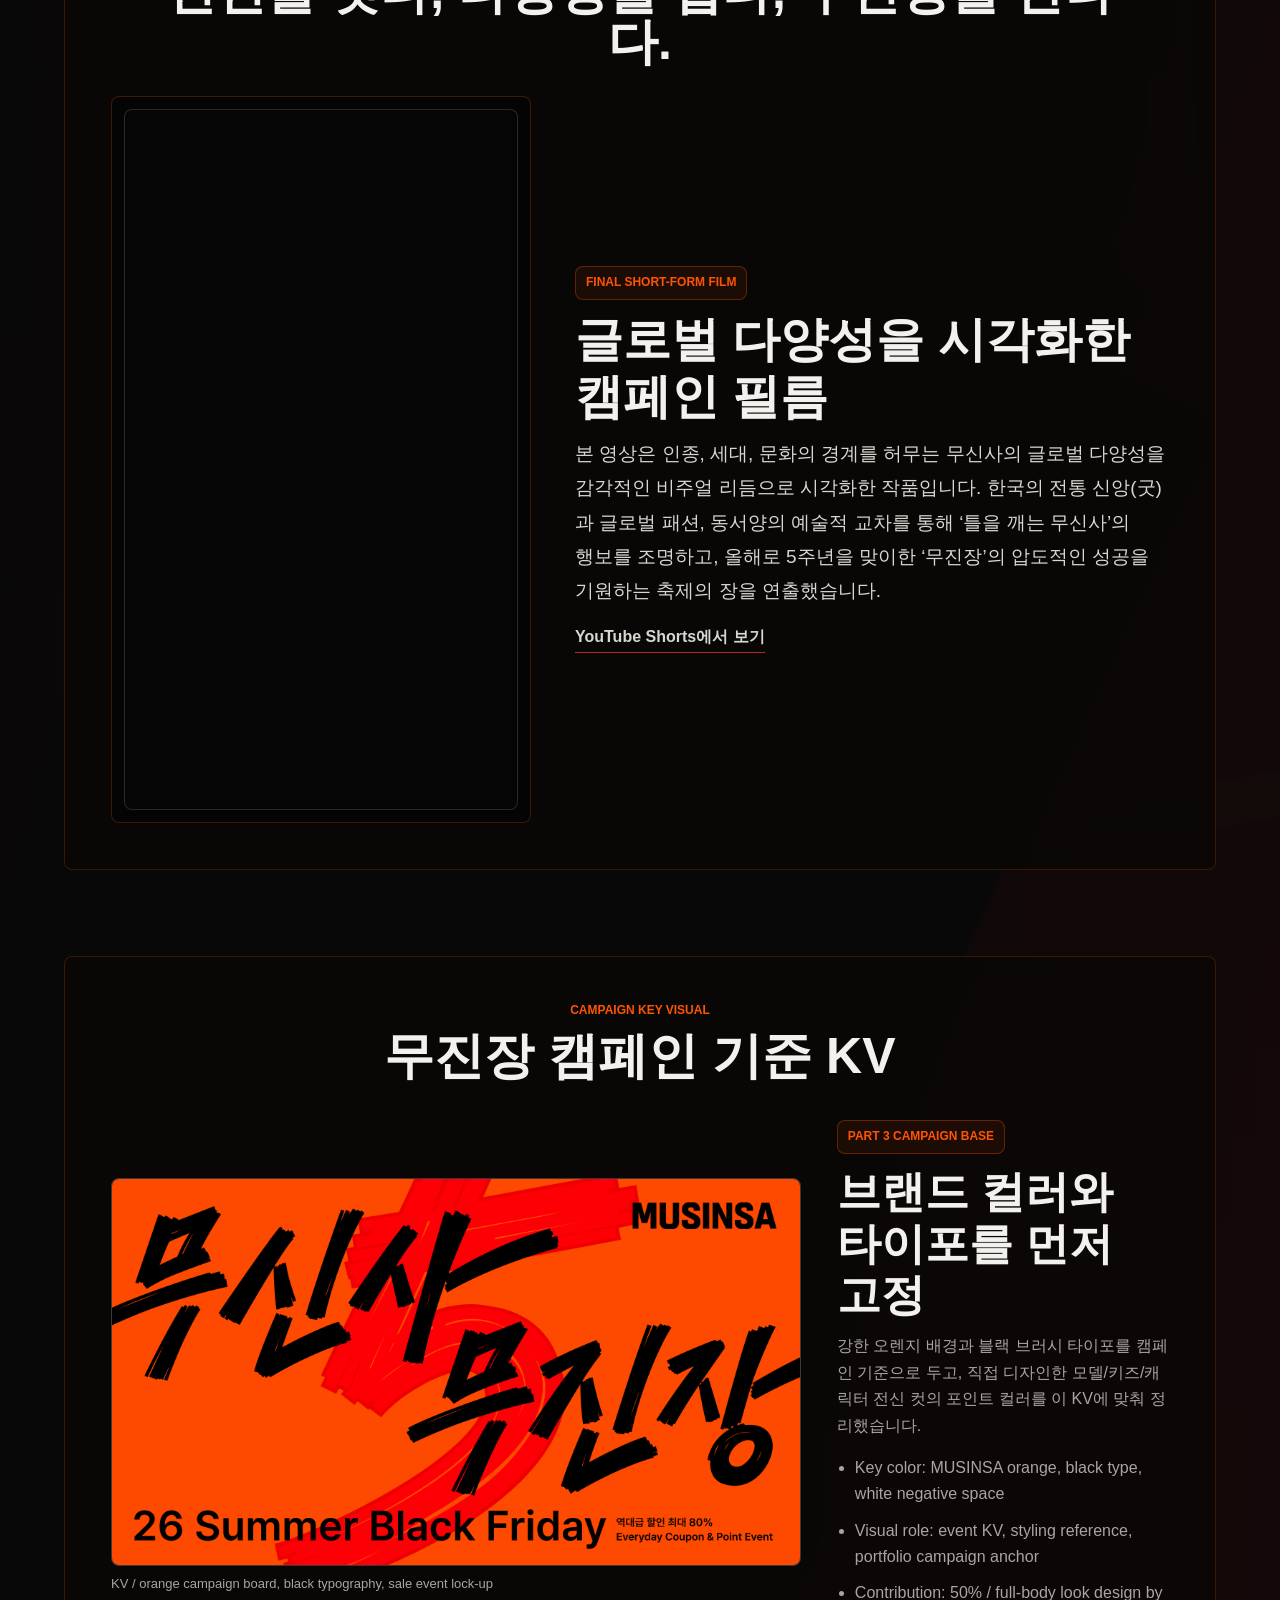
==== commit aead60c5: "Tighten VEIL campaign presentation" ====
--- a/광고/sites/saint-portfolio/index.html
+++ b/광고/sites/saint-portfolio/index.html
@@ -8,7 +8,7 @@
       name="description"
       content="Commercial visuals, character worldbuilding, fashion campaign systems, and production notes by SAINT."
     />
-    <link rel="stylesheet" href="./styles.css?v=20260608d" />
+    <link rel="stylesheet" href="./styles.css?v=20260608e" />
   </head>
   <body>
     <header class="topbar" aria-label="Primary">
@@ -33,7 +33,7 @@
             <p class="hero__copy">
               광고 비주얼, 패션 숏폼, 캐릭터 일관성, AI 제작 워크플로우를 다루는
               AI Visual Creator 포트폴리오입니다. 기준 이미지, 프롬프트, 프레임, 컷 선별을
-              하네싱해 결과물을 통제하는 방식으로 작업했습니다.
+              하나의 제작 시스템으로 묶어 결과물의 톤과 일관성을 제어했습니다.
             </p>
             <div class="hero-projects" aria-label="Portfolio parts">
               <a href="#part-veil">
@@ -54,12 +54,12 @@
             </div>
             <div class="hero__role" aria-label="SAINT main role">
               <span>Role</span>
-              <strong>AI Visual Direction / Prompt Harnessing / Image Curation / Video Editing</strong>
+              <strong>AI Visual Direction / 이미지 일관성 제어 / Image Curation / Video Editing</strong>
             </div>
             <div class="hero__meta" aria-label="Portfolio categories">
-              <span>Reference Lock</span>
-              <span>First / Last Frame</span>
-              <span>Grid Ignore Prompt</span>
+              <span>기준 이미지 잠금</span>
+              <span>첫/마지막 프레임 설계</span>
+              <span>제품 형태 유지</span>
             </div>
             <div class="hero__actions" aria-label="Hero actions">
               <a class="button button--primary" href="#featured-reel">쇼릴 보기</a>
@@ -94,8 +94,8 @@
               <figcaption>SAINT Character Board</figcaption>
             </figure>
           </div>
-          <div class="harness-spotlight" aria-label="Harnessing process summary">
-            <p class="eyebrow">Harnessing Process</p>
+          <div class="harness-spotlight" aria-label="AI production control process summary">
+            <p class="eyebrow">Production Control</p>
             <h2>AI 결과물을 직접 통제한 제작 과정</h2>
             <p>
               단순 생성이 아니라 기준 이미지, 컷 구조, 프롬프트 금지 조건, 후반 편집 기준을
@@ -104,19 +104,19 @@
           </div>
           <div class="control-cards" aria-label="AI production control methods">
             <article>
-              <span>01 Reference Lock</span>
+              <span>01 기준 이미지 잠금</span>
               <strong>얼굴, 룩, 헤어, 소품 기준 이미지를 먼저 고정</strong>
             </article>
             <article>
-              <span>02 Prompt Harness</span>
+              <span>02 프롬프트 구조화</span>
               <strong>카메라, 동작, 색상, 금지 조건을 컷별로 분리 설계</strong>
             </article>
             <article>
-              <span>03 Frame Control</span>
+              <span>03 기준 프레임 설계</span>
               <strong>First / Last Frame으로 시작점과 도착 프레임을 지정</strong>
             </article>
             <article>
-              <span>04 Curation</span>
+              <span>04 결과물 선별</span>
               <strong>실패 컷을 제거하고 편집, 보정, 사운드로 최종 톤 정리</strong>
             </article>
           </div>
@@ -129,8 +129,7 @@
             <p class="eyebrow">Part 1 / VEIL</p>
             <h2>실사형 향수 브랜드 캠페인</h2>
             <p>
-              가상 프리미엄 향수 브랜드 VEIL을 상업 광고 톤으로 설계하고,
-              제품 콘셉트, 숏폼 영상, OOH 목업까지 하나의 캠페인 세트로 구성했습니다.
+              제품 콘셉트, 모델 광고, OOH 목업, 숏폼 영상까지 하나의 가상 향수 브랜드 캠페인으로 제작했습니다.
             </p>
             <div class="brand-slogan" aria-label="VEIL brand slogan">
               <strong>Leave Only The Trace.</strong>
@@ -139,7 +138,7 @@
             <div class="project-brief" aria-label="VEIL project brief">
               <article>
                 <span>Role</span>
-                <strong>AI Visual Direction / Prompt Design / OOH Composition</strong>
+                <strong>AI Visual Direction / 이미지 일관성 제어 / OOH Composition</strong>
               </article>
               <article>
                 <span>Tools</span>
@@ -147,7 +146,7 @@
               </article>
               <article>
                 <span>Output</span>
-                <strong>14s short-form film, product concept, OOH mockups</strong>
+                <strong>14s film, product visual, model ad, OOH mockup</strong>
               </article>
               <article>
                 <span>Contribution</span>
@@ -172,9 +171,8 @@
                 </div>
                 <h3>14초 광고 구성</h3>
                 <p>
-                  전광판 공간에서 시작해 VEIL 병의 곡선 실루엣과 조명, 제품 등장감을 빠르게 보여주고
-                  마지막에는 브랜드명이 남도록 구성한 숏폼 광고입니다. 제품 컷과 OOH 이미지를 같은
-                  톤으로 맞춰 실제 캠페인 영상처럼 보이게 정리했습니다.
+                  전광판 공간, 제품 실루엣, 브랜드명 노출을 14초 안에 압축한 숏폼 광고입니다.
+                  제품 컷과 OOH 컷의 조명 톤을 맞춰 하나의 캠페인 영상처럼 정리했습니다.
                 </p>
               </article>
             </div>
@@ -205,16 +203,16 @@
                 </p>
                 <dl class="feature-specs" aria-label="VEIL production checkpoints">
                   <div>
-                    <dt>Product Lock</dt>
-                    <dd>black glass body, amber inner core, sculptural curve</dd>
+                    <dt>제품 형태 유지</dt>
+                    <dd>블랙 글래스 바디, 앰버 코어, 곡선형 병 실루엣</dd>
                   </div>
                   <div>
-                    <dt>State Control</dt>
-                    <dd>closed bottle, open nozzle, spray detail, billboard placement</dd>
+                    <dt>상태 설계</dt>
+                    <dd>닫힌 병, 오픈 노즐, 스프레이, 전광판 배치</dd>
                   </div>
                   <div>
-                    <dt>Portfolio Use</dt>
-                    <dd>hero asset, campaign set, OOH mockup, process archive</dd>
+                    <dt>결과물 확장</dt>
+                    <dd>대표 이미지, 캠페인 세트, OOH 목업, 제작 과정 기록</dd>
                   </div>
                 </dl>
               </div>
@@ -222,26 +220,27 @@
           </section>
 
           <section id="campaign" class="part-block campaign-block" aria-label="VEIL virtual brand campaign set">
-            <div class="campaign-copy">
-              <div class="section__heading">
-                <p class="eyebrow">Virtual Campaign</p>
-                <h2>VEIL Campaign Visuals</h2>
-              </div>
-              <div class="campaign-intro">
-                <h3>VEIL Night Fragrance Campaign</h3>
-                <p class="campaign-slogan">Leave Only The Trace.</p>
-                <p>
-                  제품 병의 곡선 실루엣, 병 표면 로고, 닫힘/오픈 상태, 옥외광고 배치, 시안
-                  림라이트를 반복 기준으로 잡아 같은 브랜드에서 나온 이미지처럼 정리했습니다.
-                </p>
-                <ul>
-                  <li>Brand concept: night fragrance, trace, mist, black glass</li>
-                  <li>Visual direction: glossy black, amber core, cyan edge light</li>
-                  <li>Use case: product concept, OOH mockup, campaign key visual, short-form ad source</li>
-                </ul>
-              </div>
-            </div>
+            <div class="section__heading">
+              <p class="eyebrow">Campaign Result Set</p>
+              <h2>모델 광고 컷과 OOH 확장</h2>
+            </div>
+            <p class="archive-lead">
+              제품 단독 컷에서 끝내지 않고 모델 광고, 클로즈업, 야간 전광판으로 확장해
+              실제 향수 캠페인처럼 보이도록 구성했습니다.
+            </p>
             <div class="campaign-gallery campaign-gallery--veil">
+              <figure>
+                <img src="./assets/veil-model.jpg" alt="VEIL model key visual with bottle" />
+                <figcaption>Model Key Visual / hair, eyes, bottle consistency</figcaption>
+              </figure>
+              <figure>
+                <img src="./assets/veil-closeup.jpg" alt="VEIL close-up campaign visual with bottle" />
+                <figcaption>Close-up Ad / bottle locked to portrait framing</figcaption>
+              </figure>
+              <figure>
+                <img src="./assets/veil-billboard.jpg" alt="VEIL city billboard campaign mockup" />
+                <figcaption>OOH Mockup / rainy night city placement</figcaption>
+              </figure>
               <figure>
                 <img src="./assets/veil-product.jpg" alt="VEIL closed sculptural perfume bottle" />
                 <figcaption>Product Hero / closed sculptural bottle</figcaption>
@@ -249,18 +248,6 @@
               <figure>
                 <img src="./assets/veil-spray.jpg" alt="VEIL fragrance mist spray campaign visual" />
                 <figcaption>Spray Detail / black nail hand, mist, product logo</figcaption>
-              </figure>
-              <figure>
-                <img src="./assets/veil-model.jpg" alt="VEIL model key visual with bottle" />
-                <figcaption>Model Key Visual / hair, eyes, bottle consistency</figcaption>
-              </figure>
-              <figure>
-                <img src="./assets/veil-closeup.jpg" alt="VEIL close-up campaign visual with bottle" />
-                <figcaption>Close-up Ad / bottle locked to portrait framing</figcaption>
-              </figure>
-              <figure>
-                <img src="./assets/veil-billboard.jpg" alt="VEIL city billboard campaign mockup" />
-                <figcaption>OOH Mockup / rainy night city placement</figcaption>
               </figure>
               <figure>
                 <img src="./assets/veil-open-bottle.jpg" alt="VEIL open spray bottle product shot" />
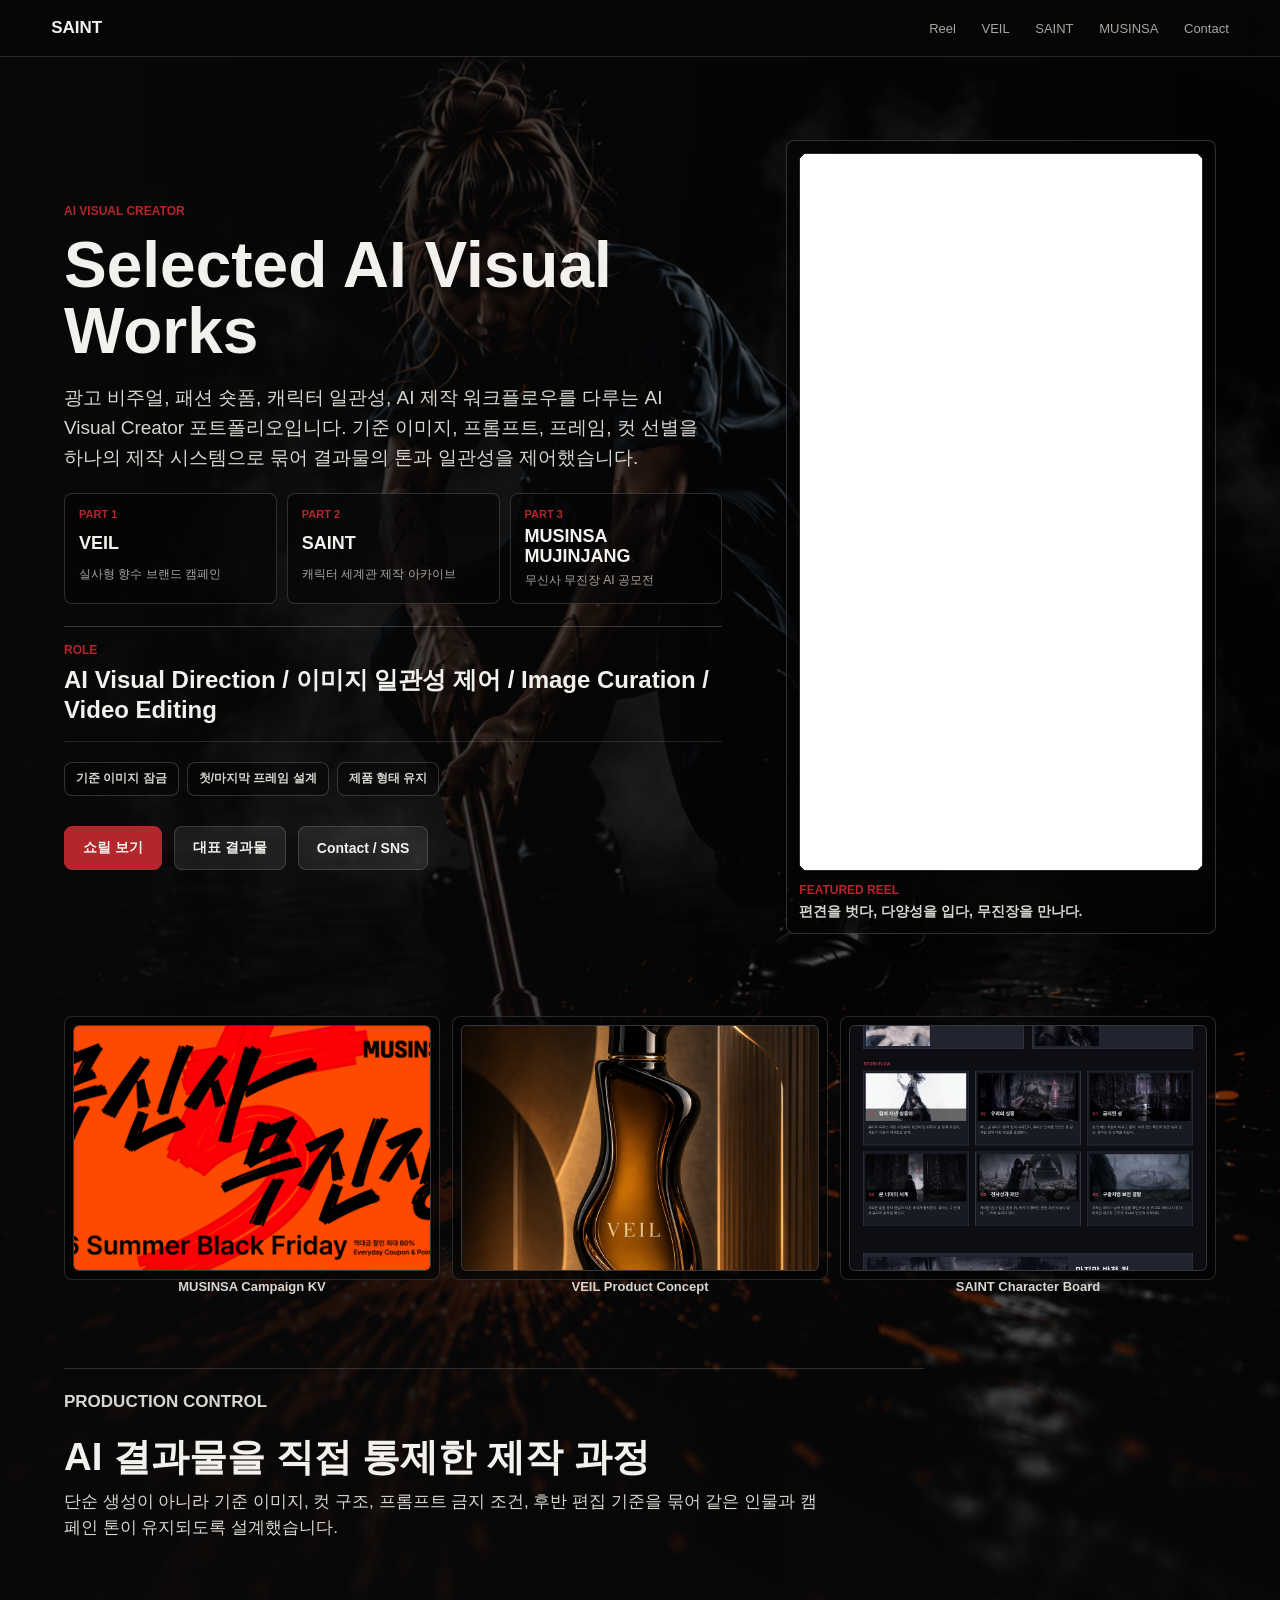
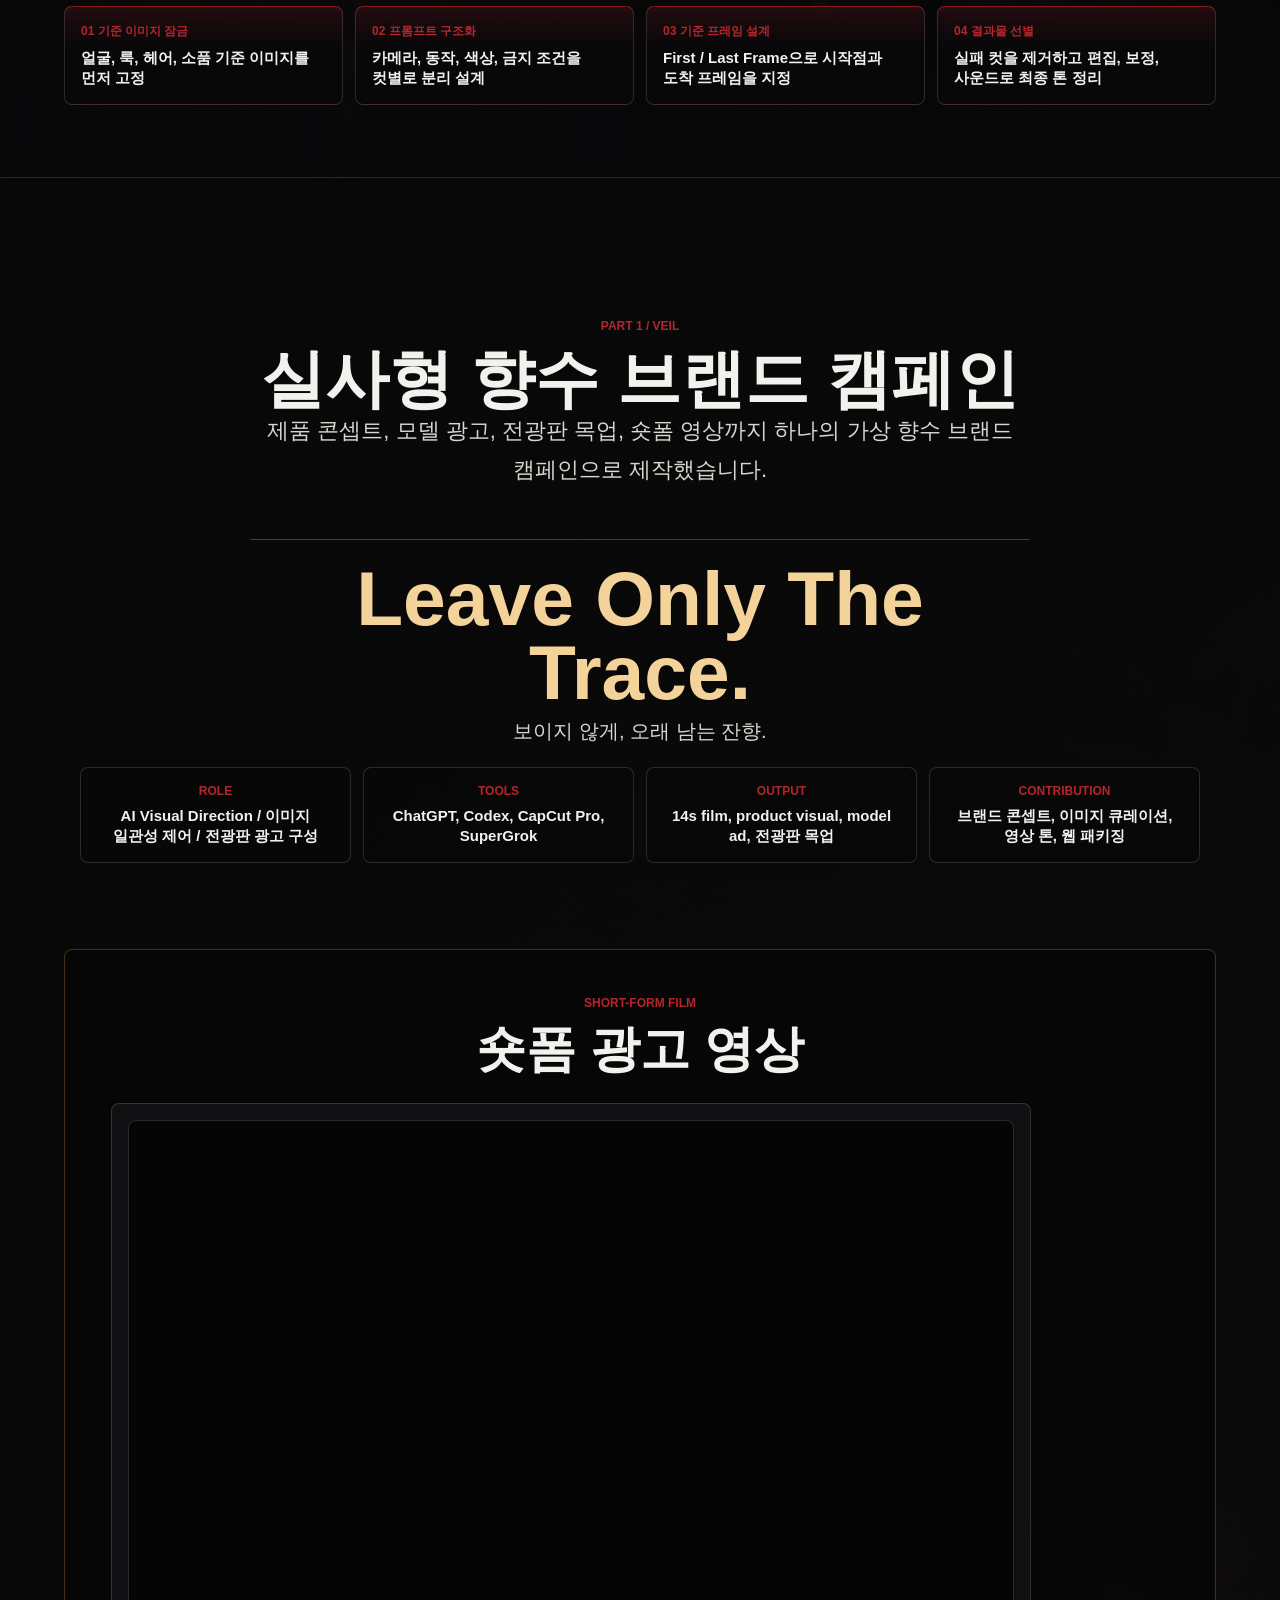
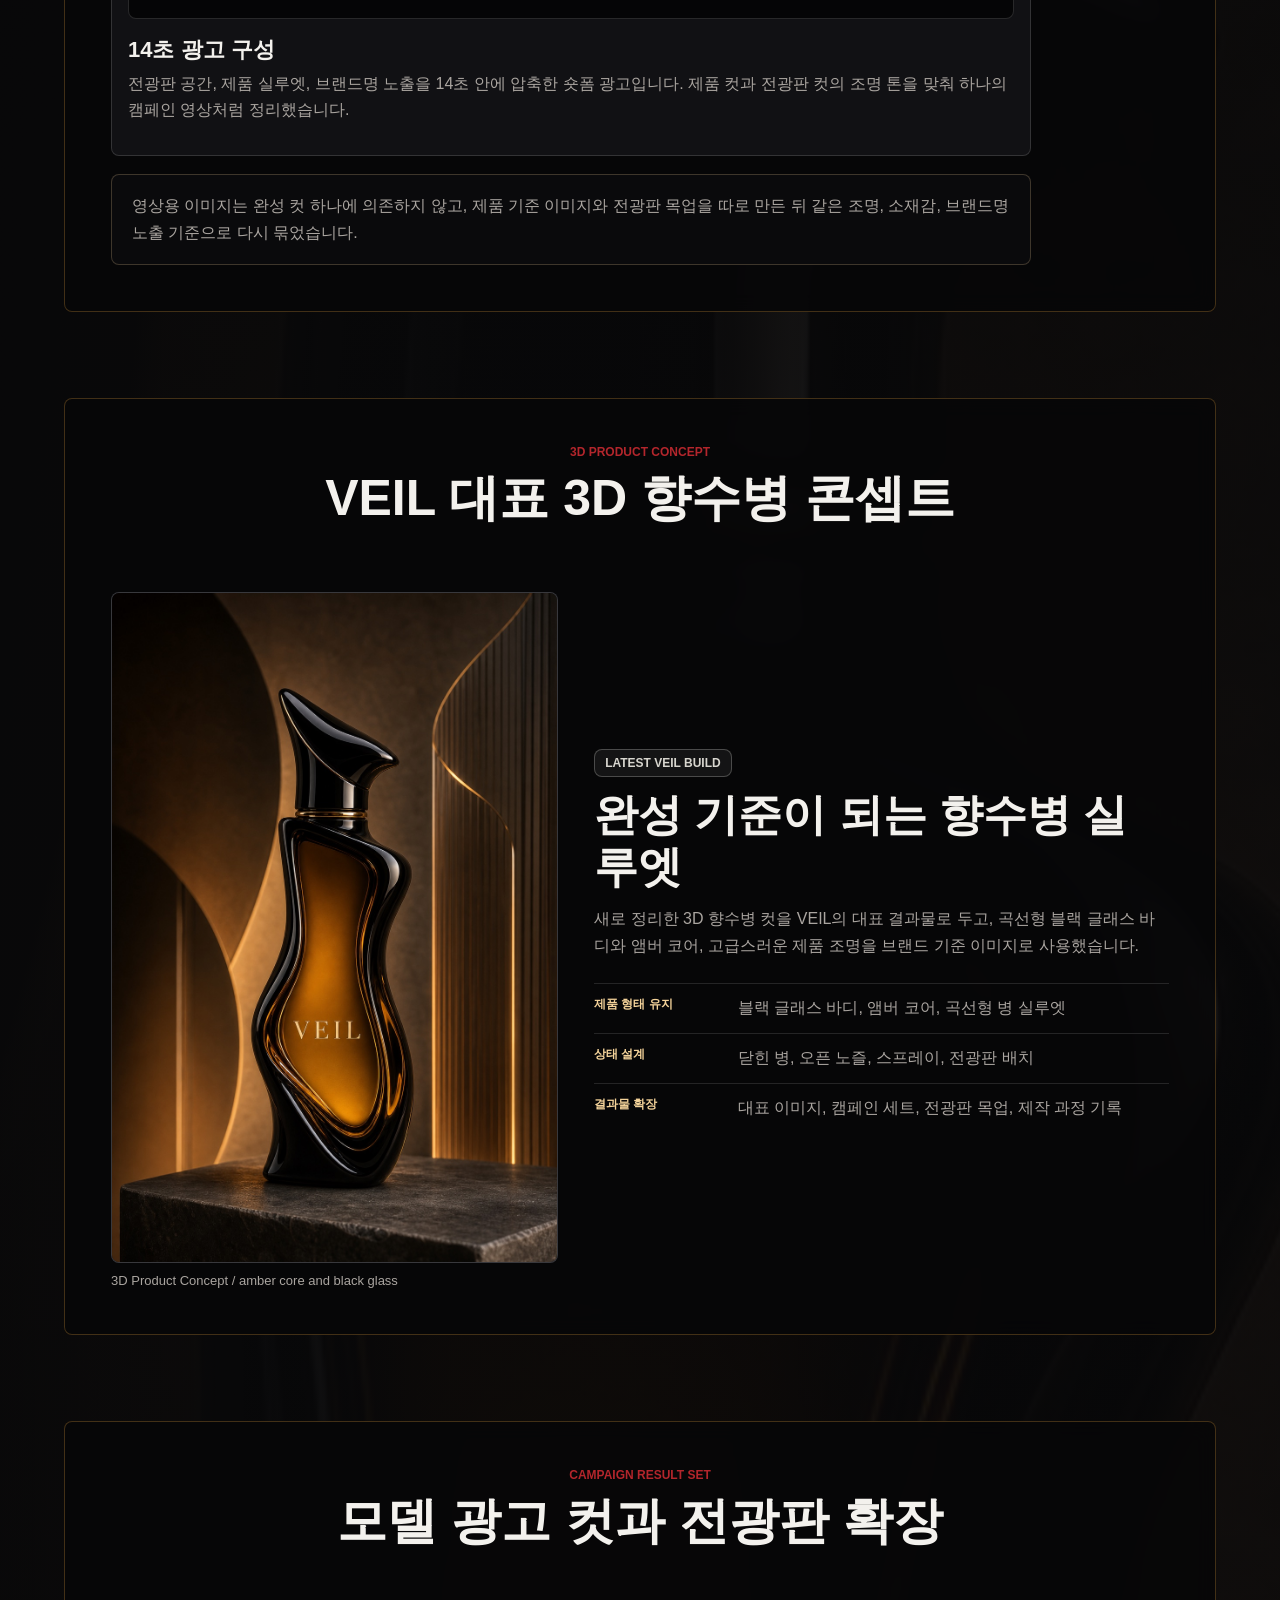
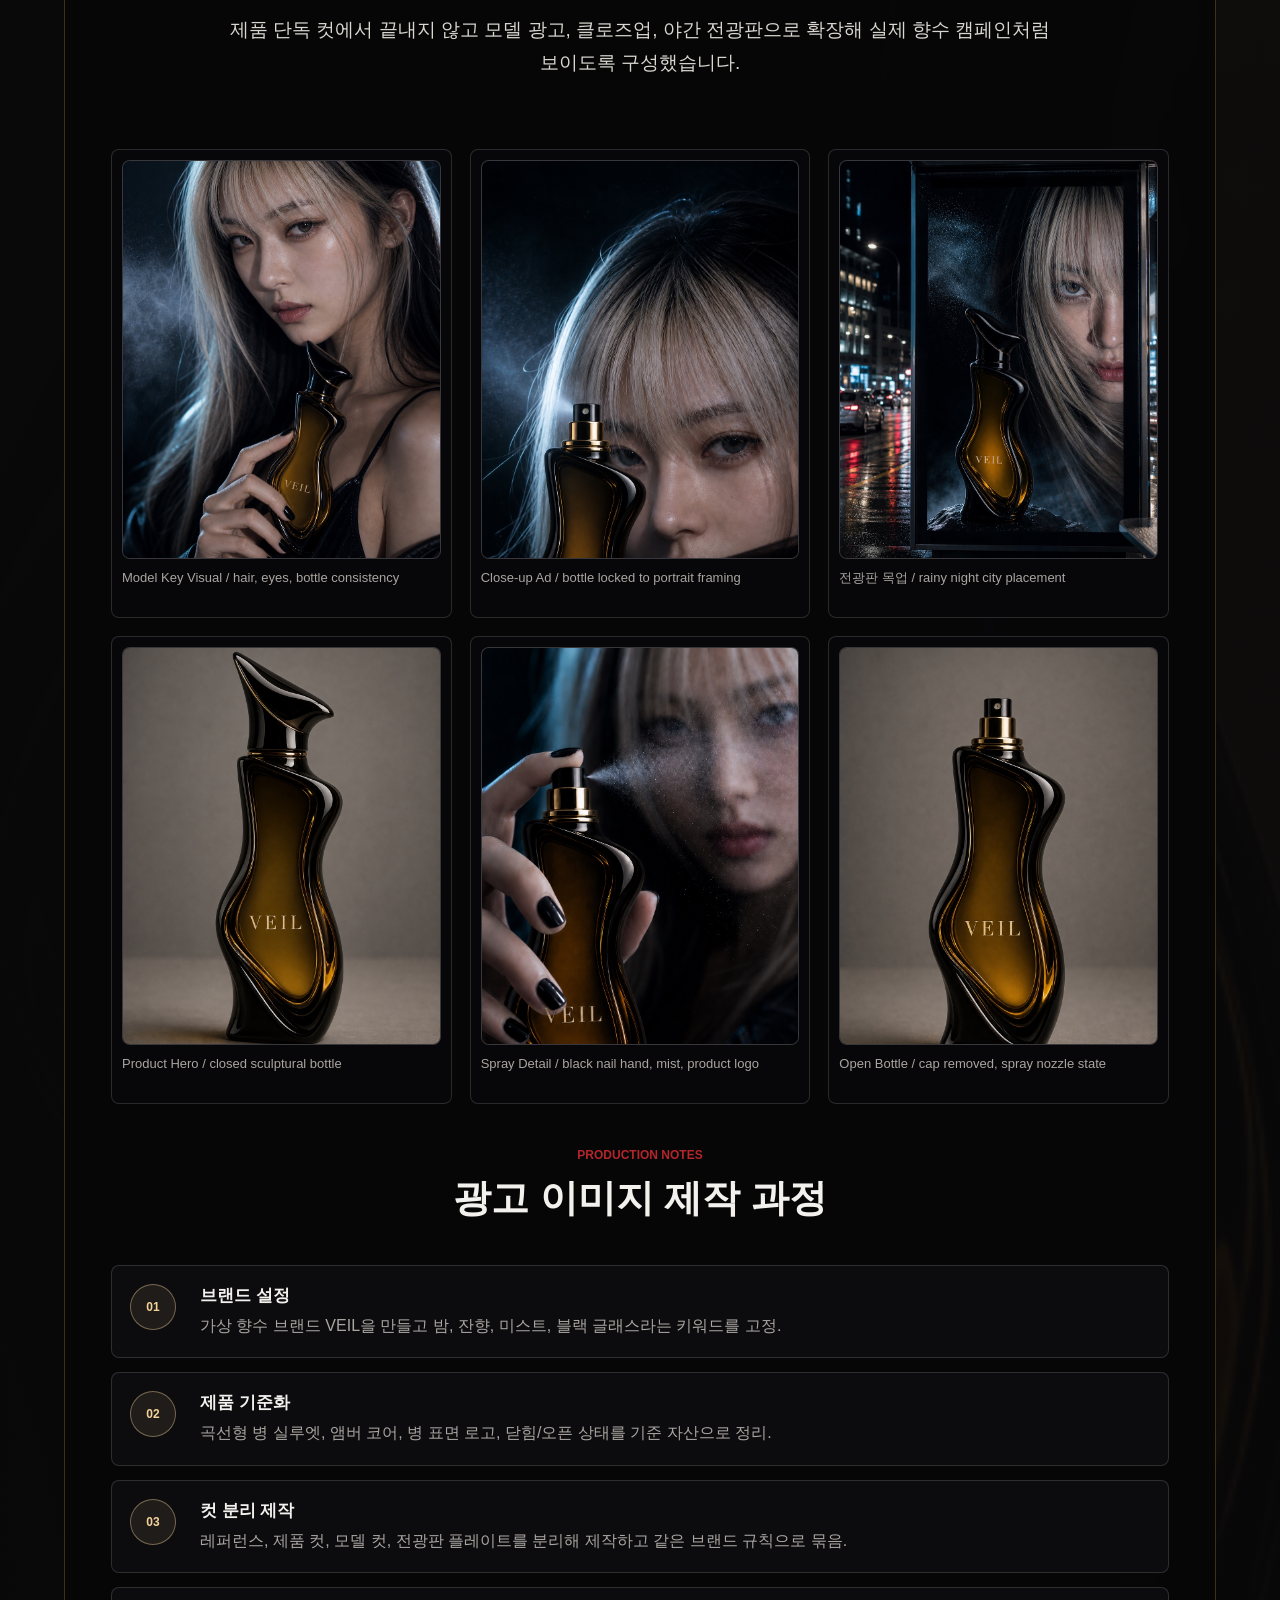
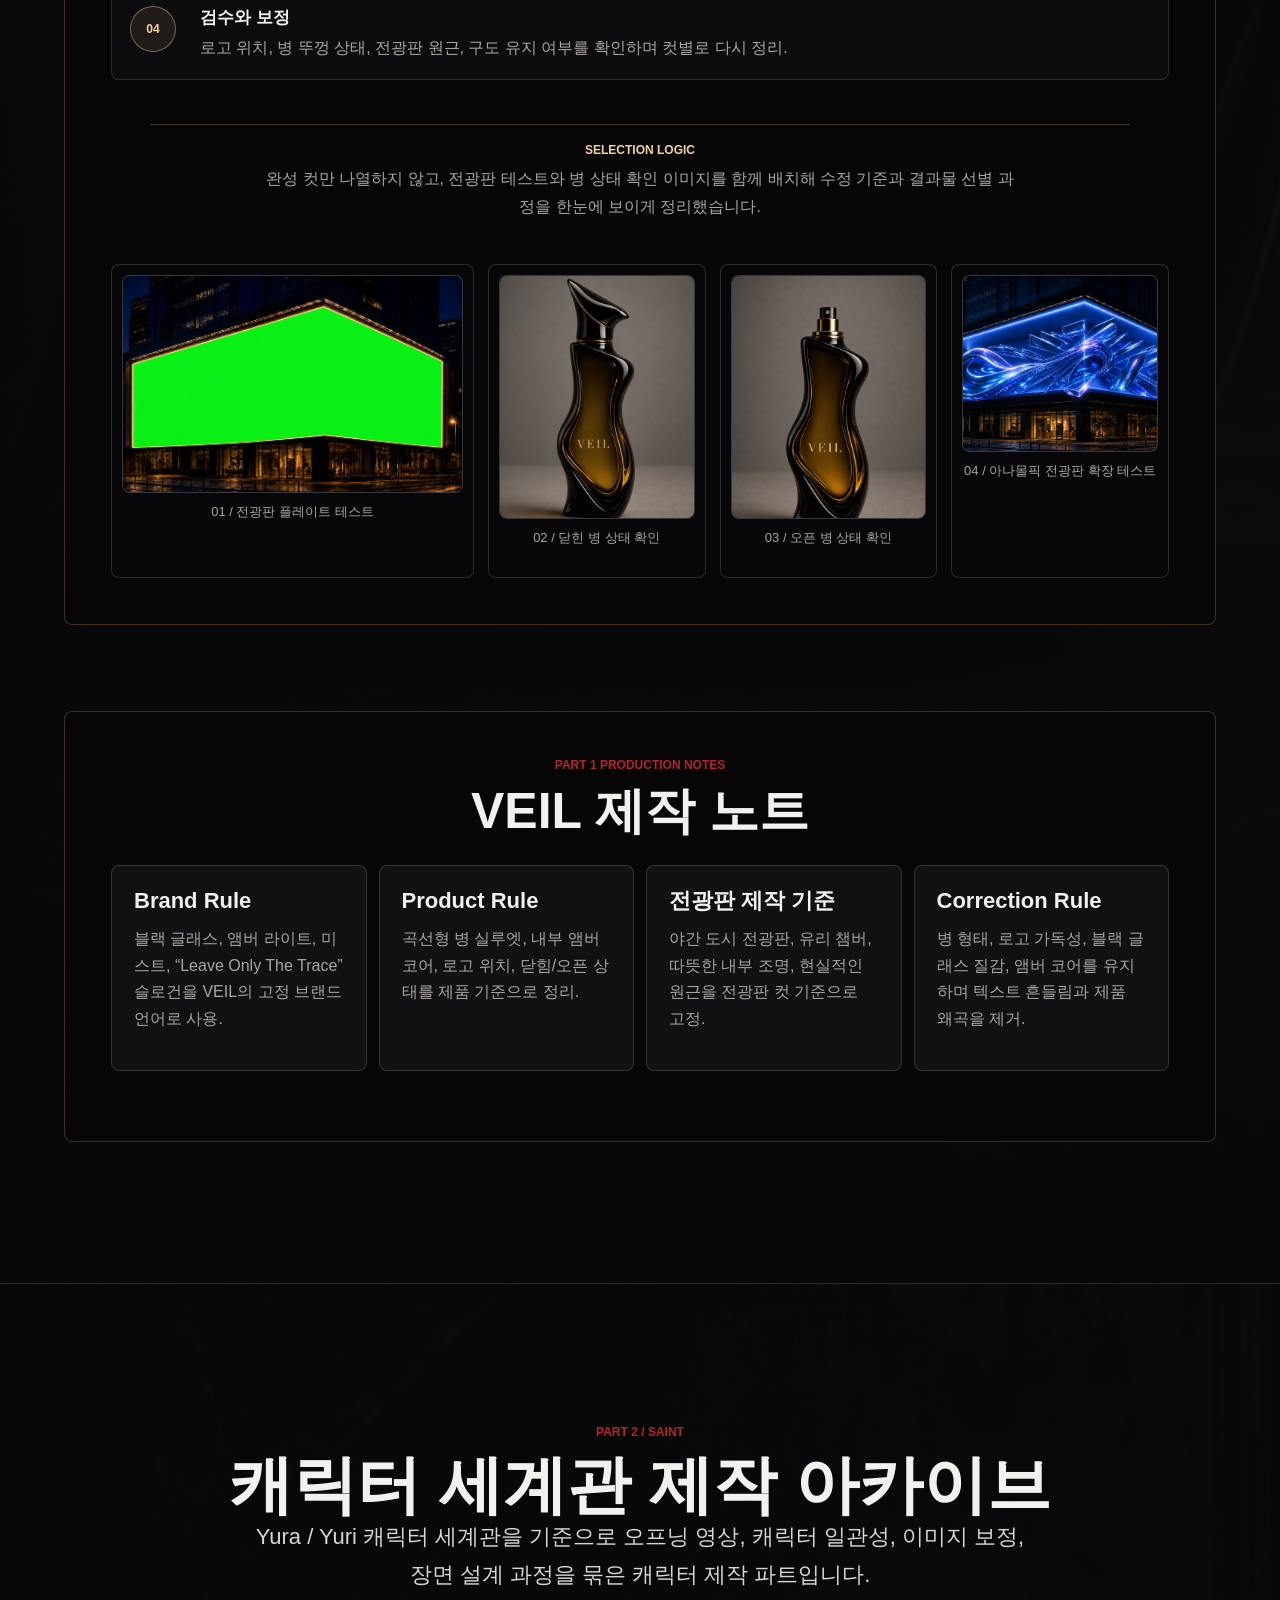
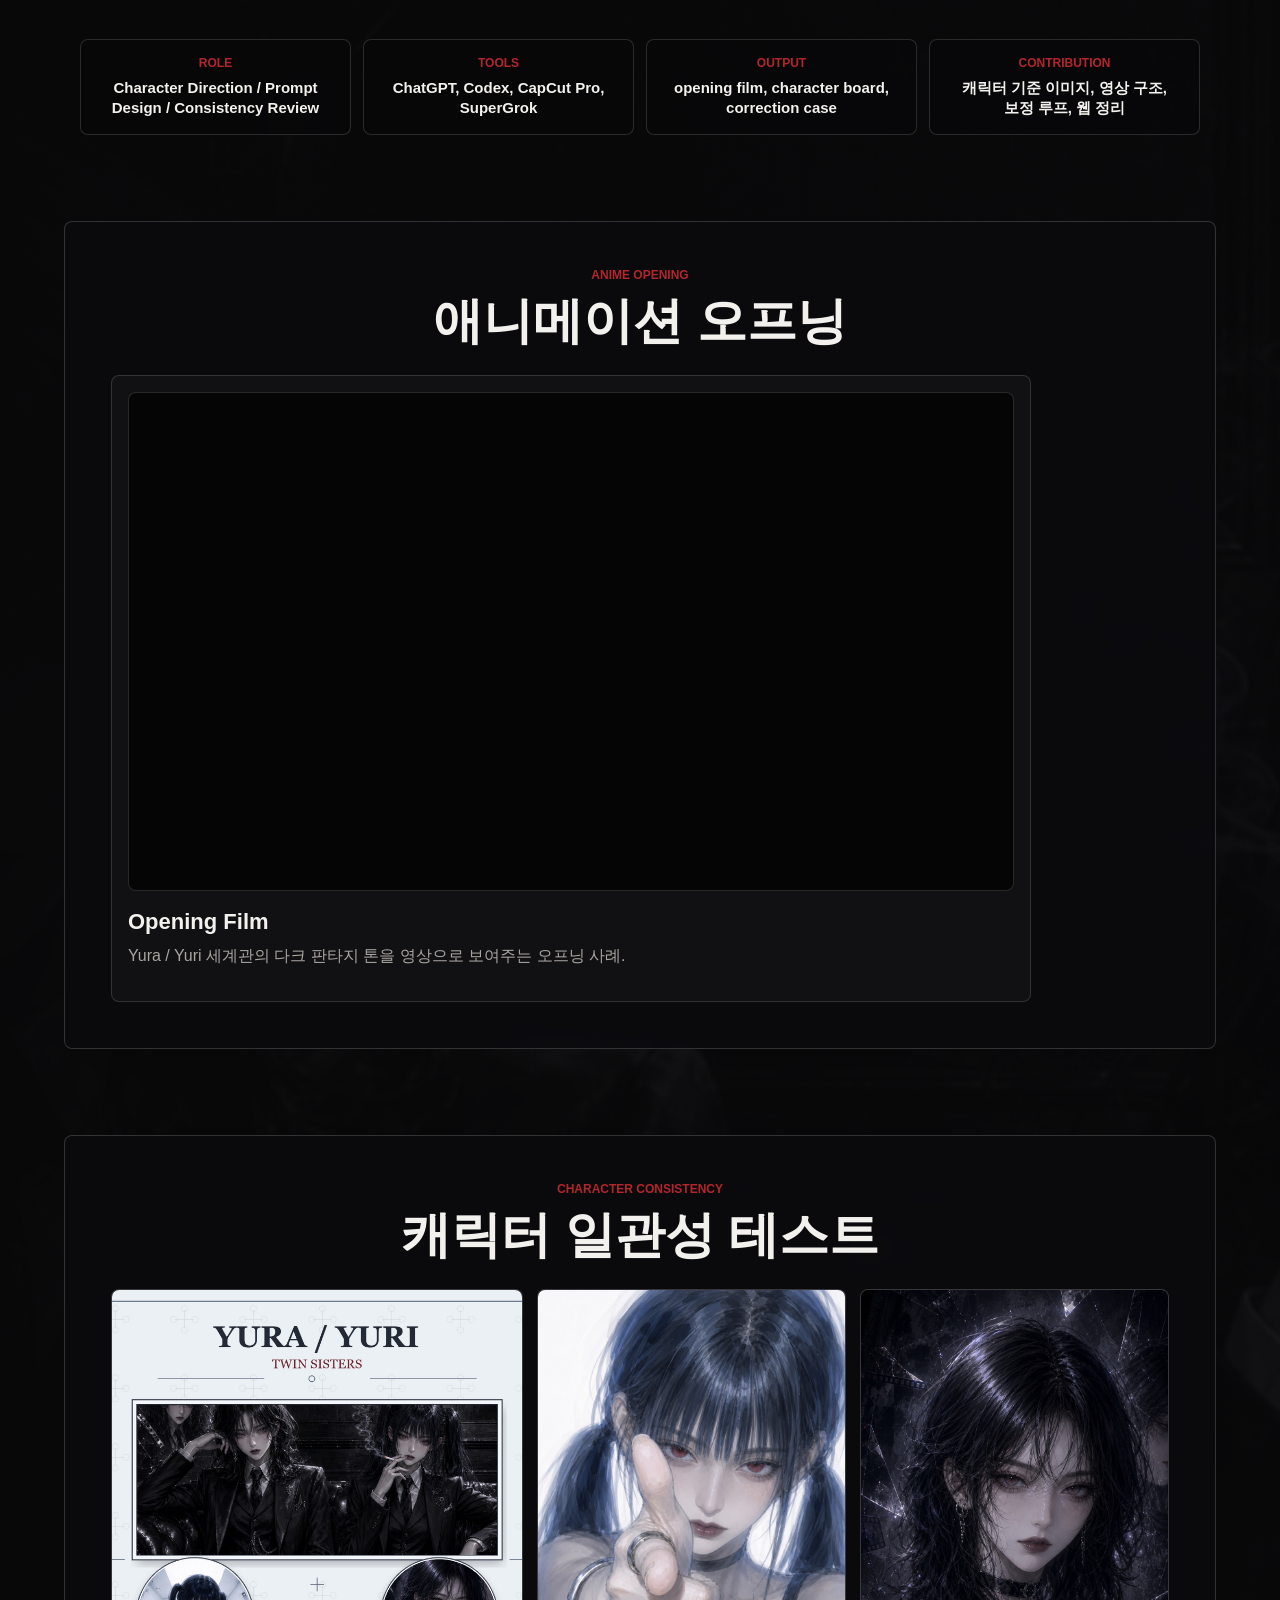
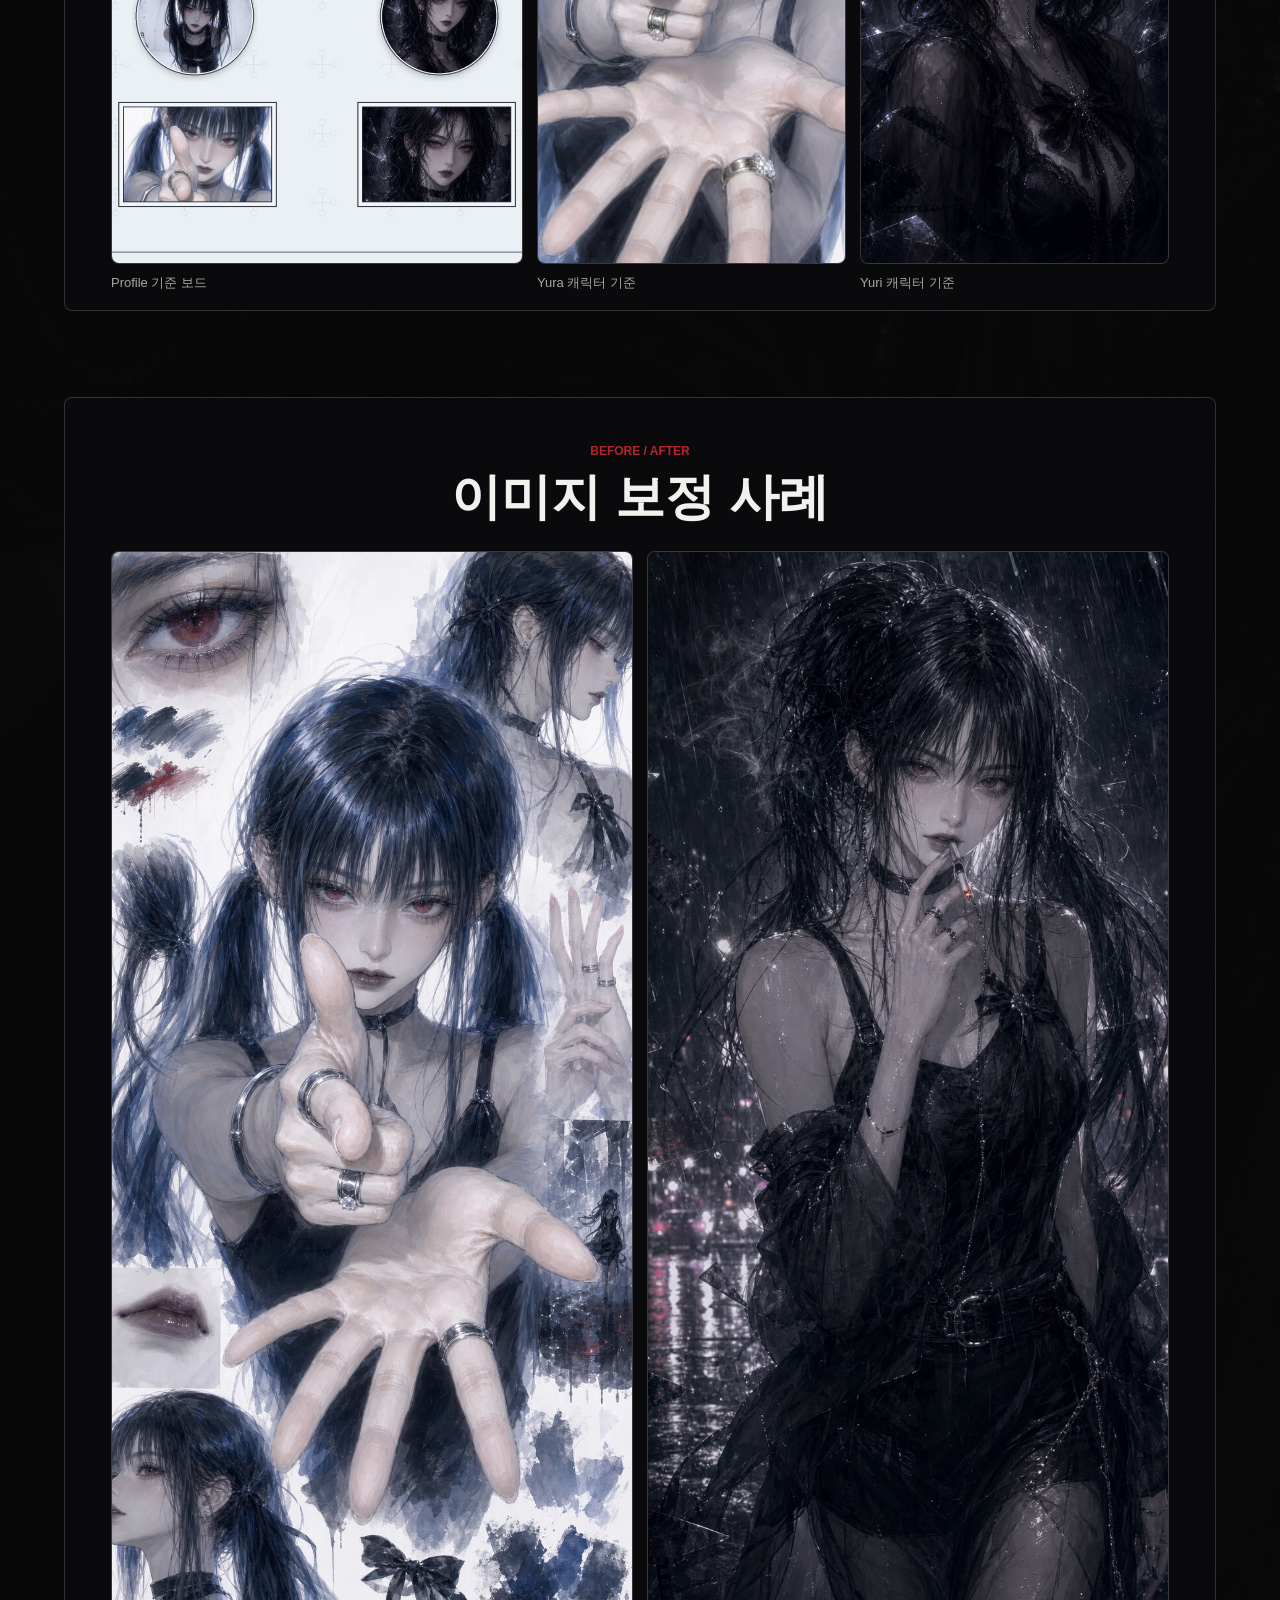
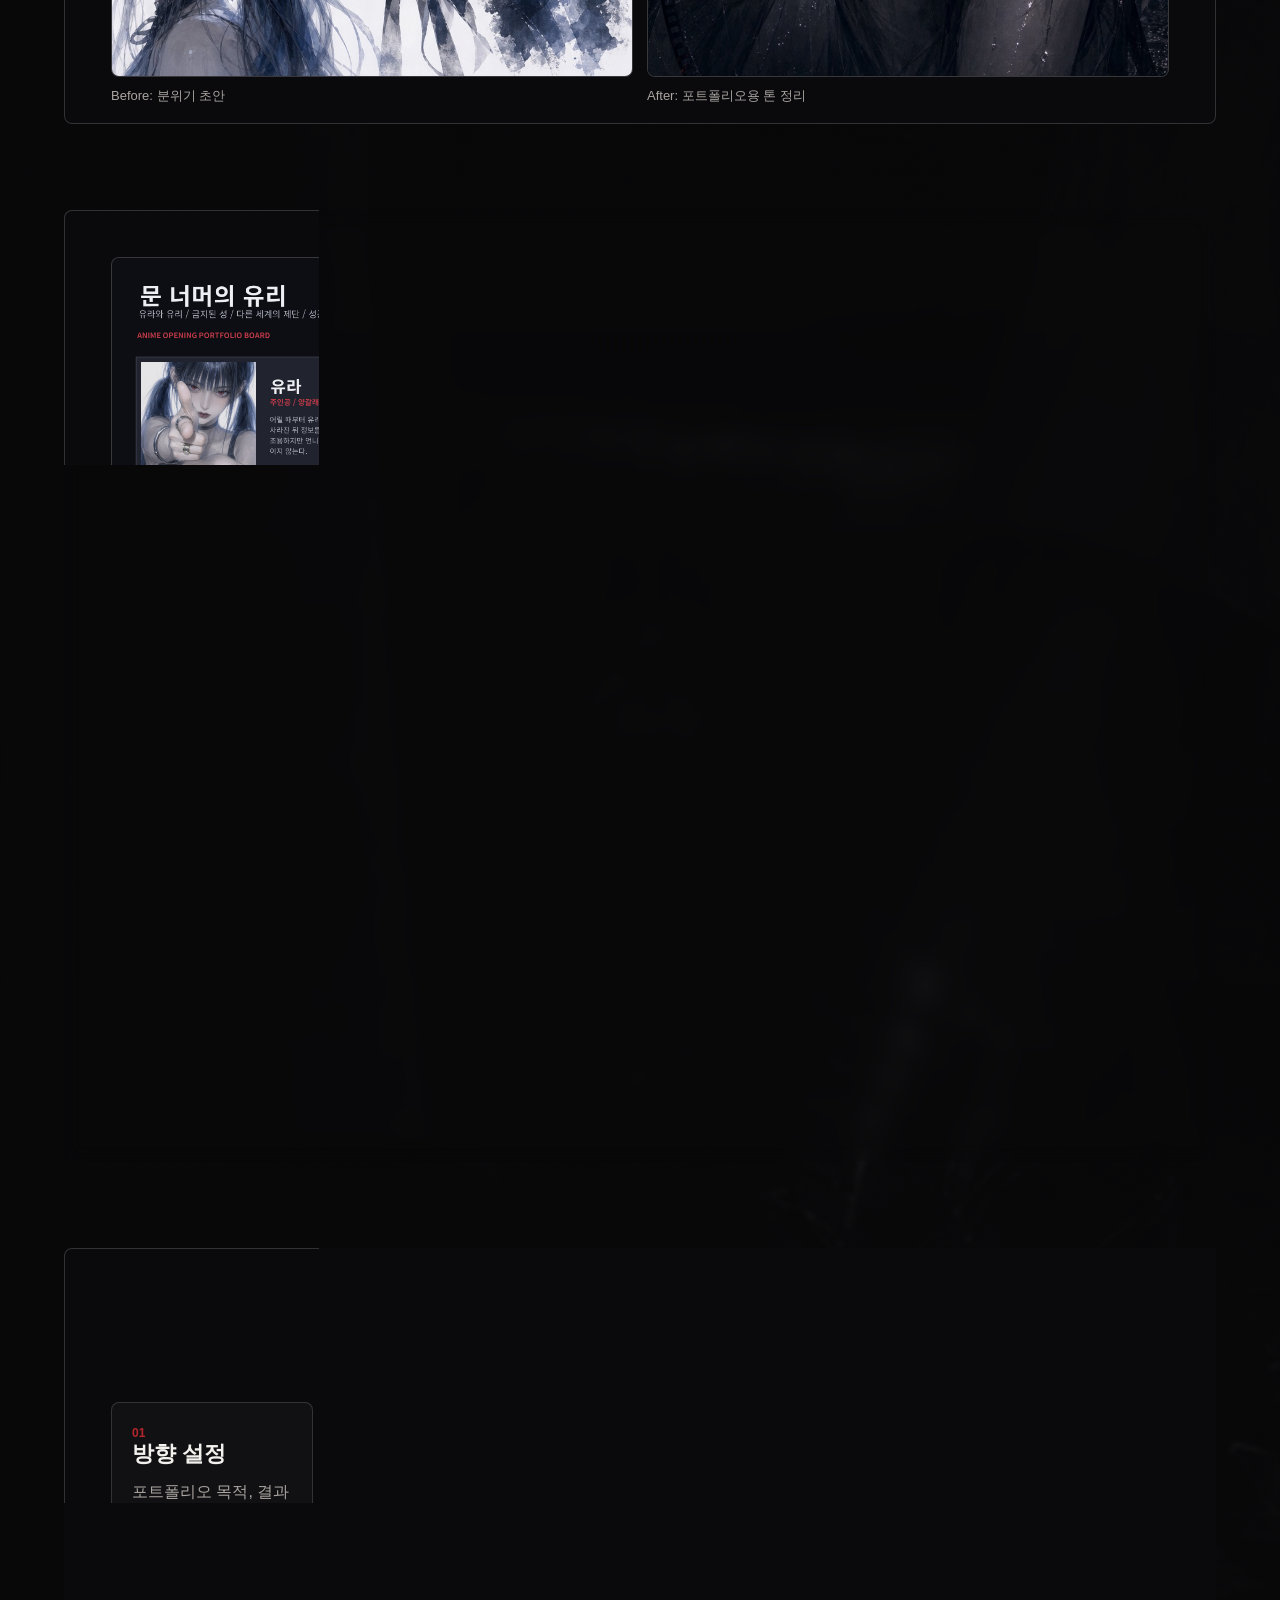
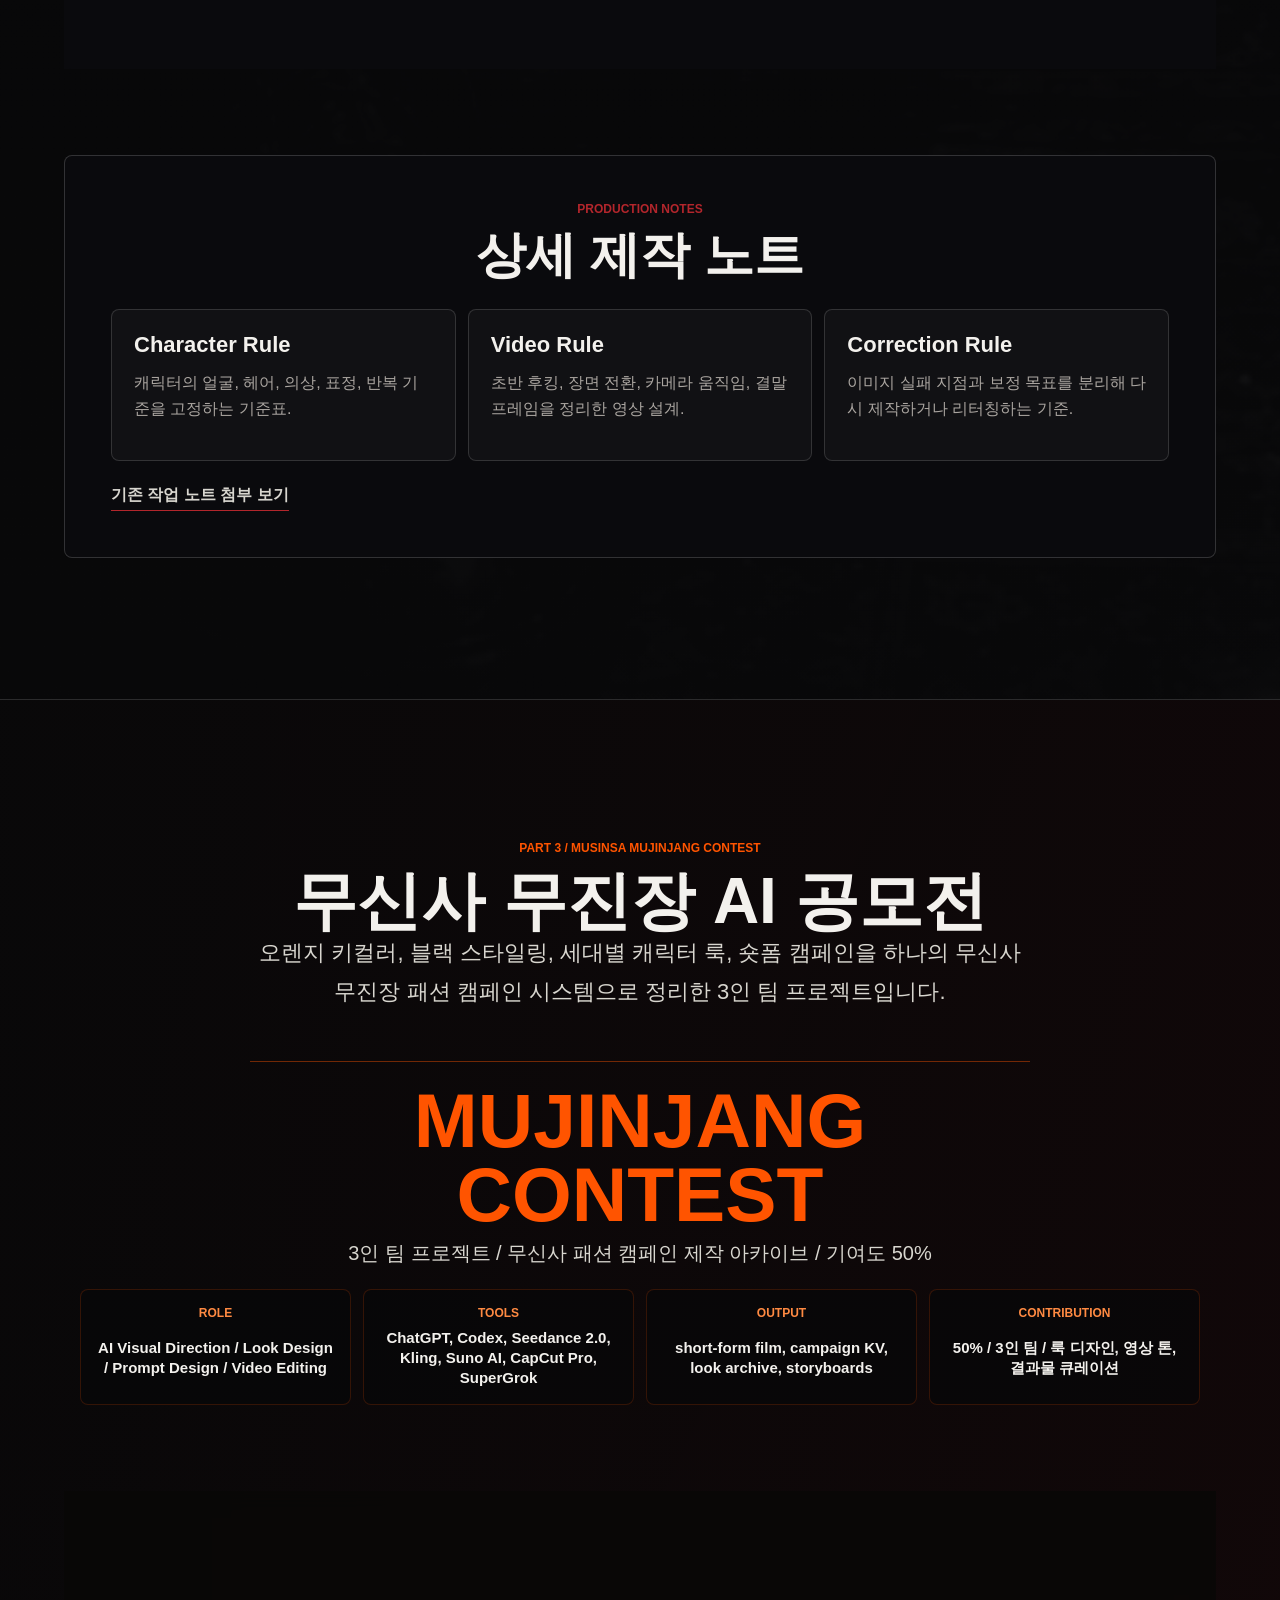
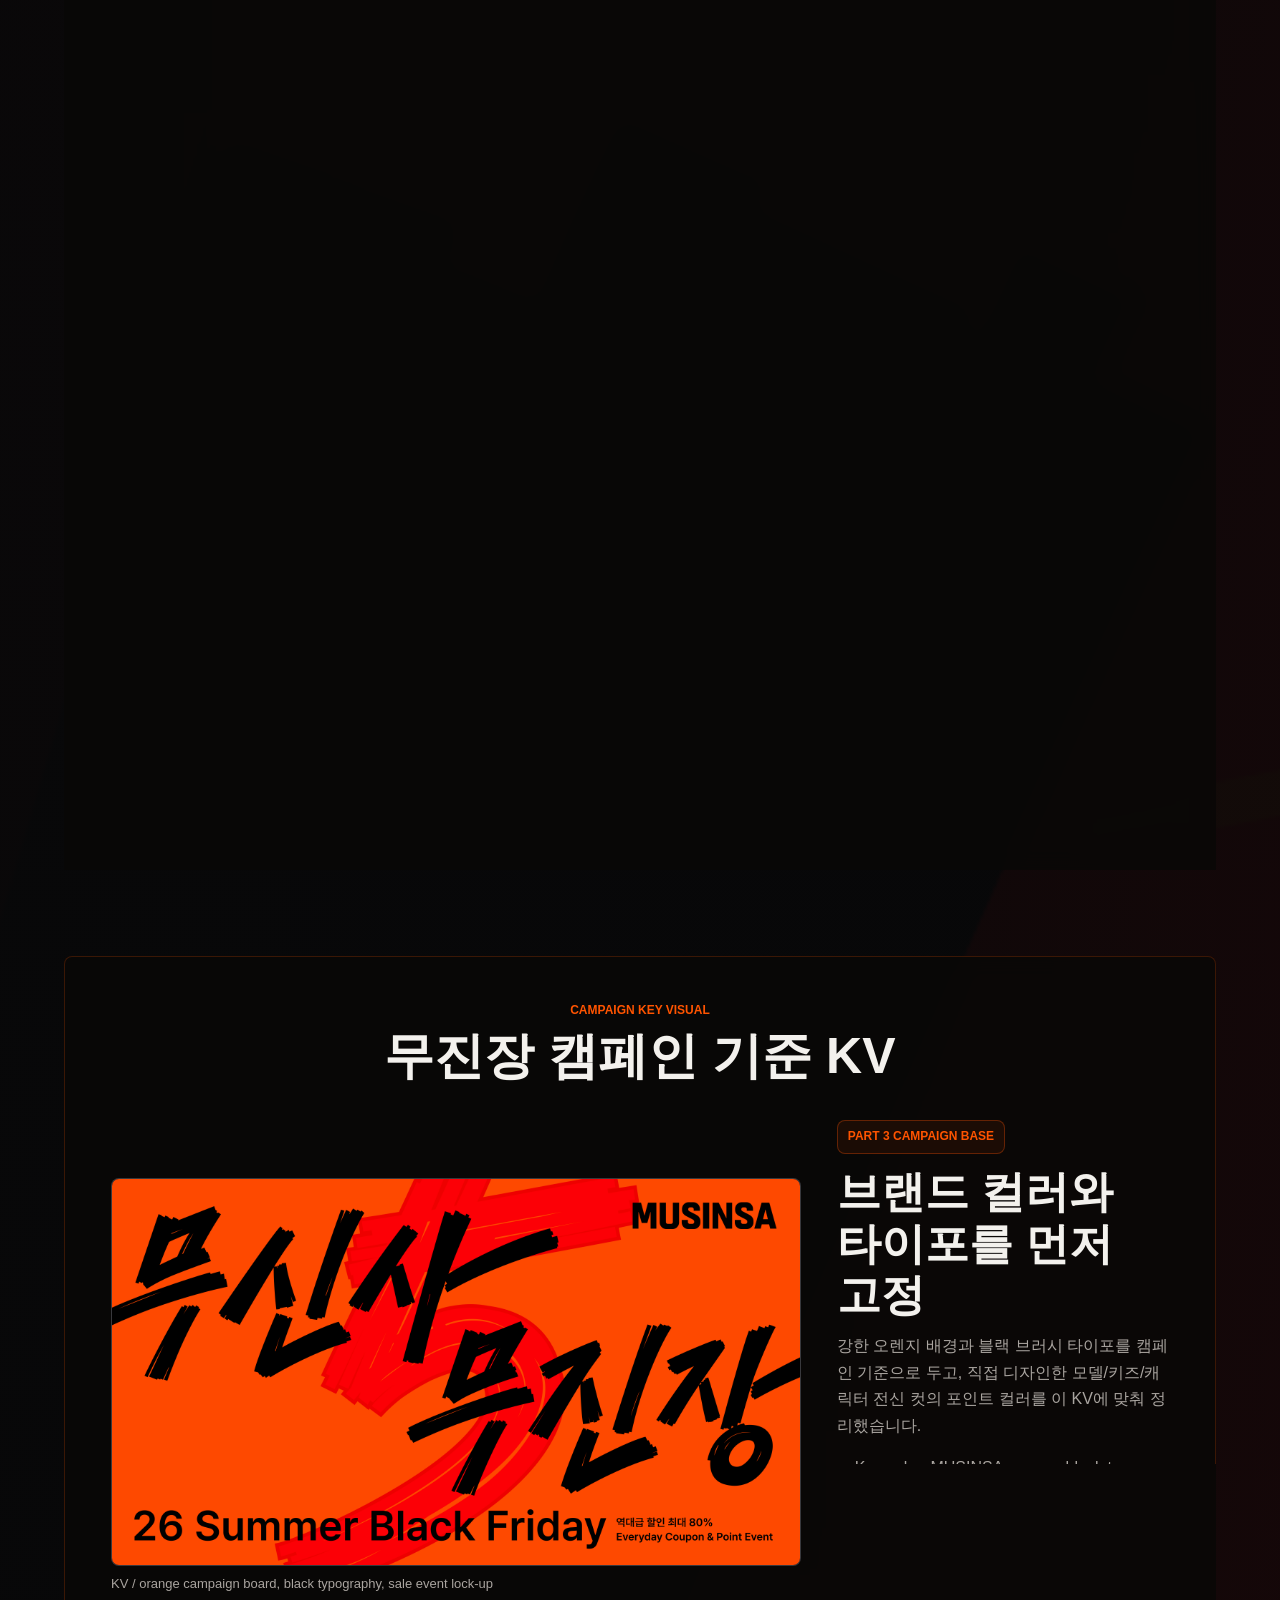
==== commit 462e5bf0: "Remove OOH wording from VEIL section" ====
--- a/광고/sites/saint-portfolio/index.html
+++ b/광고/sites/saint-portfolio/index.html
@@ -129,7 +129,7 @@
             <p class="eyebrow">Part 1 / VEIL</p>
             <h2>실사형 향수 브랜드 캠페인</h2>
             <p>
-              제품 콘셉트, 모델 광고, OOH 목업, 숏폼 영상까지 하나의 가상 향수 브랜드 캠페인으로 제작했습니다.
+              제품 콘셉트, 모델 광고, 전광판 목업, 숏폼 영상까지 하나의 가상 향수 브랜드 캠페인으로 제작했습니다.
             </p>
             <div class="brand-slogan" aria-label="VEIL brand slogan">
               <strong>Leave Only The Trace.</strong>
@@ -138,7 +138,7 @@
             <div class="project-brief" aria-label="VEIL project brief">
               <article>
                 <span>Role</span>
-                <strong>AI Visual Direction / 이미지 일관성 제어 / OOH Composition</strong>
+                <strong>AI Visual Direction / 이미지 일관성 제어 / 전광판 광고 구성</strong>
               </article>
               <article>
                 <span>Tools</span>
@@ -146,7 +146,7 @@
               </article>
               <article>
                 <span>Output</span>
-                <strong>14s film, product visual, model ad, OOH mockup</strong>
+                <strong>14s film, product visual, model ad, 전광판 목업</strong>
               </article>
               <article>
                 <span>Contribution</span>
@@ -172,7 +172,7 @@
                 <h3>14초 광고 구성</h3>
                 <p>
                   전광판 공간, 제품 실루엣, 브랜드명 노출을 14초 안에 압축한 숏폼 광고입니다.
-                  제품 컷과 OOH 컷의 조명 톤을 맞춰 하나의 캠페인 영상처럼 정리했습니다.
+                  제품 컷과 전광판 컷의 조명 톤을 맞춰 하나의 캠페인 영상처럼 정리했습니다.
                 </p>
               </article>
             </div>
@@ -184,7 +184,7 @@
             </div>
           </section>
 
-          <section id="veil-ooh" class="part-block showcase-block" aria-label="VEIL anamorphic OOH and product concept">
+          <section id="veil-outdoor" class="part-block showcase-block" aria-label="VEIL anamorphic outdoor ad and product concept">
             <div class="section__heading">
               <p class="eyebrow">3D Product Concept</p>
               <h2>VEIL 대표 3D 향수병 콘셉트</h2>
@@ -212,7 +212,7 @@
                   </div>
                   <div>
                     <dt>결과물 확장</dt>
-                    <dd>대표 이미지, 캠페인 세트, OOH 목업, 제작 과정 기록</dd>
+                    <dd>대표 이미지, 캠페인 세트, 전광판 목업, 제작 과정 기록</dd>
                   </div>
                 </dl>
               </div>
@@ -222,7 +222,7 @@
           <section id="campaign" class="part-block campaign-block" aria-label="VEIL virtual brand campaign set">
             <div class="section__heading">
               <p class="eyebrow">Campaign Result Set</p>
-              <h2>모델 광고 컷과 OOH 확장</h2>
+              <h2>모델 광고 컷과 전광판 확장</h2>
             </div>
             <p class="archive-lead">
               제품 단독 컷에서 끝내지 않고 모델 광고, 클로즈업, 야간 전광판으로 확장해
@@ -238,8 +238,8 @@
                 <figcaption>Close-up Ad / bottle locked to portrait framing</figcaption>
               </figure>
               <figure>
-                <img src="./assets/veil-billboard.jpg" alt="VEIL city billboard campaign mockup" />
-                <figcaption>OOH Mockup / rainy night city placement</figcaption>
+                <img src="./assets/veil-billboard.jpg" alt="VEIL city outdoor ad campaign mockup" />
+                <figcaption>전광판 목업 / rainy night city placement</figcaption>
               </figure>
               <figure>
                 <img src="./assets/veil-product.jpg" alt="VEIL closed sculptural perfume bottle" />
@@ -277,7 +277,7 @@
               <article>
                 <span>04</span>
                 <h4>검수와 보정</h4>
-                <p>로고 위치, 병 뚜껑 상태, OOH 원근, 구도 유지 여부를 확인하며 컷별로 다시 정리.</p>
+                <p>로고 위치, 병 뚜껑 상태, 전광판 원근, 구도 유지 여부를 확인하며 컷별로 다시 정리.</p>
               </article>
             </div>
             <div class="process-note">
@@ -289,7 +289,7 @@
             </div>
             <div class="process-gallery" aria-label="VEIL process image gallery">
               <figure>
-                <img src="./assets/veil-billboard-chroma.jpg" alt="VEIL green screen billboard placement draft" />
+                <img src="./assets/veil-billboard-chroma.jpg" alt="VEIL green screen outdoor ad placement draft" />
                 <figcaption>01 / 전광판 플레이트 테스트</figcaption>
               </figure>
               <figure>
@@ -301,7 +301,7 @@
                 <figcaption>03 / 오픈 병 상태 확인</figcaption>
               </figure>
               <figure>
-                <img src="./assets/veil-anamorphic-ooh-blue.jpg" alt="VEIL blue anamorphic outdoor billboard visual" />
+                <img src="./assets/veil-anamorphic-ooh-blue.jpg" alt="VEIL blue anamorphic outdoor ad visual" />
                 <figcaption>04 / 아나몰픽 전광판 확장 테스트</figcaption>
               </figure>
             </div>
@@ -327,9 +327,9 @@
                 </p>
               </article>
               <article>
-                <h3>OOH Rule</h3>
-                <p>
-                  야간 도시 전광판, 유리 챔버, 따뜻한 내부 조명, 현실적인 원근을 OOH 컷 기준으로 고정.
+                <h3>전광판 제작 기준</h3>
+                <p>
+                  야간 도시 전광판, 유리 챔버, 따뜻한 내부 조명, 현실적인 원근을 전광판 컷 기준으로 고정.
                 </p>
               </article>
               <article>
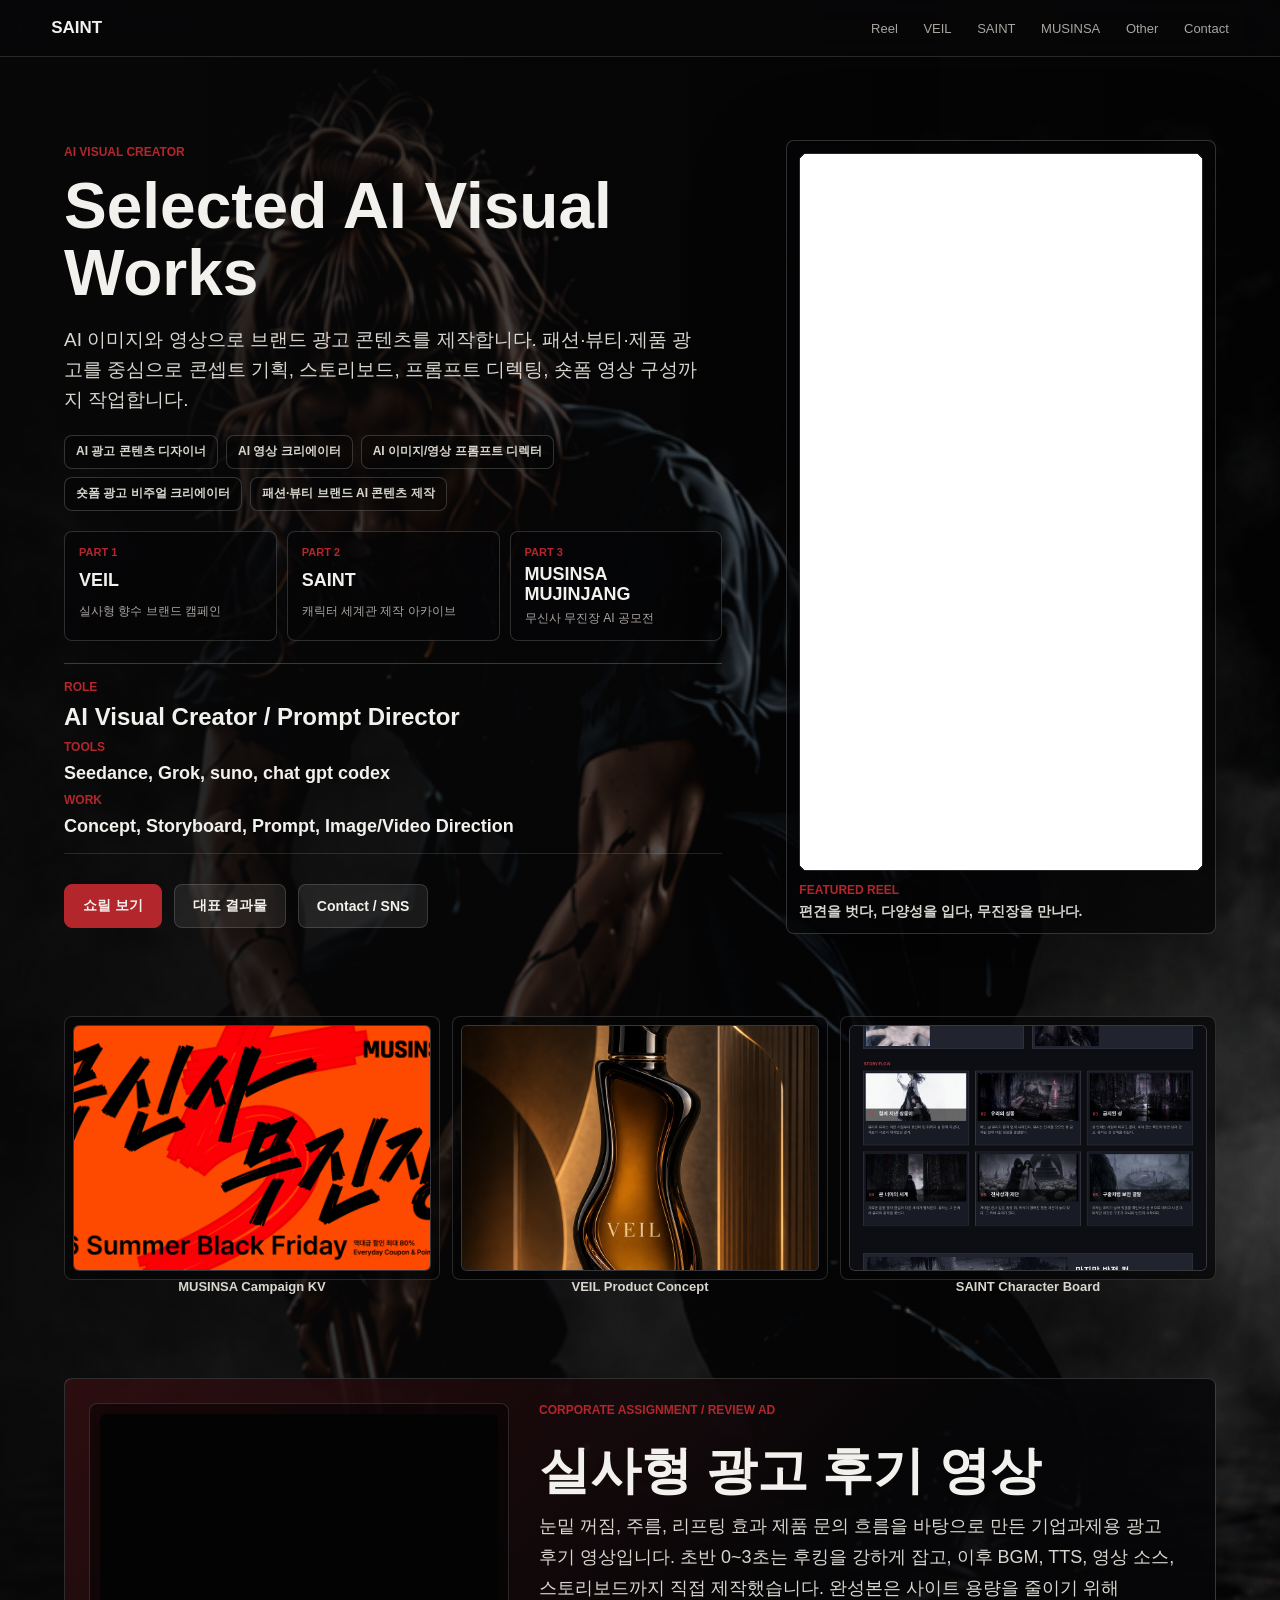
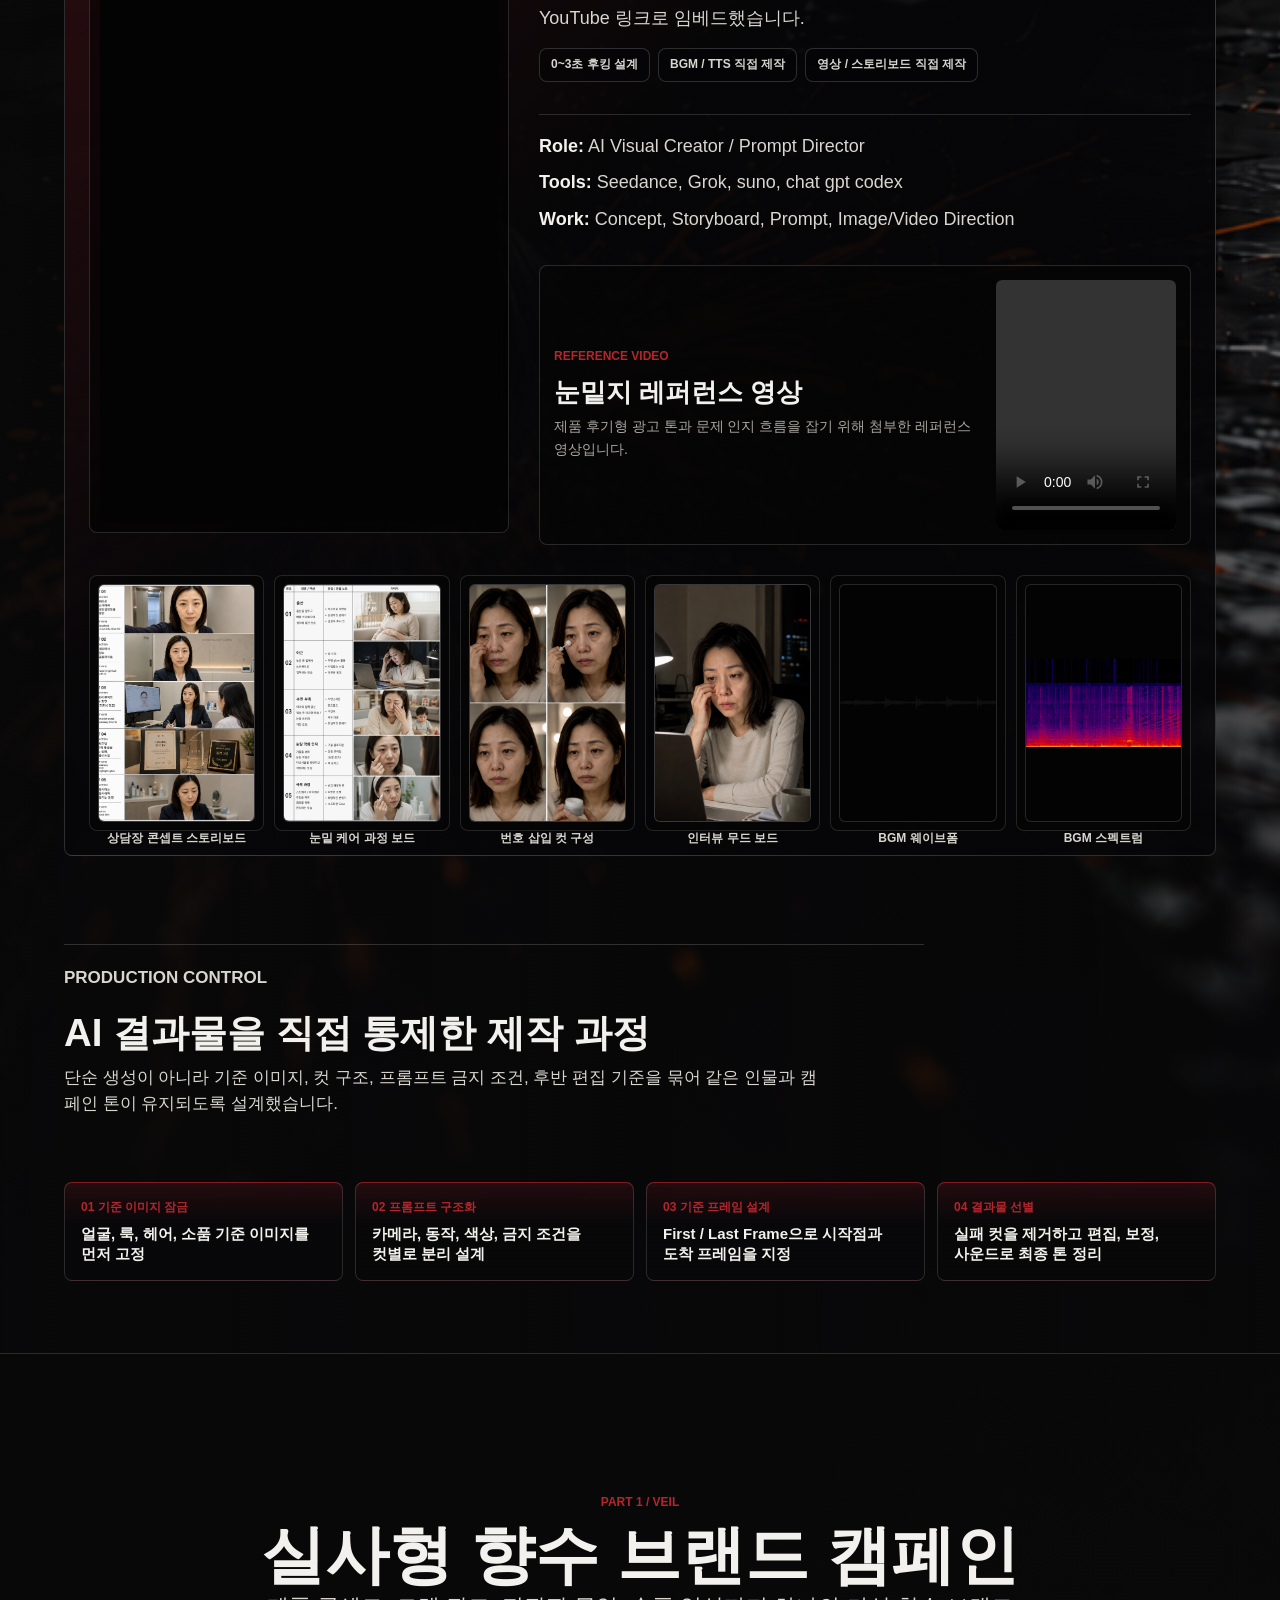
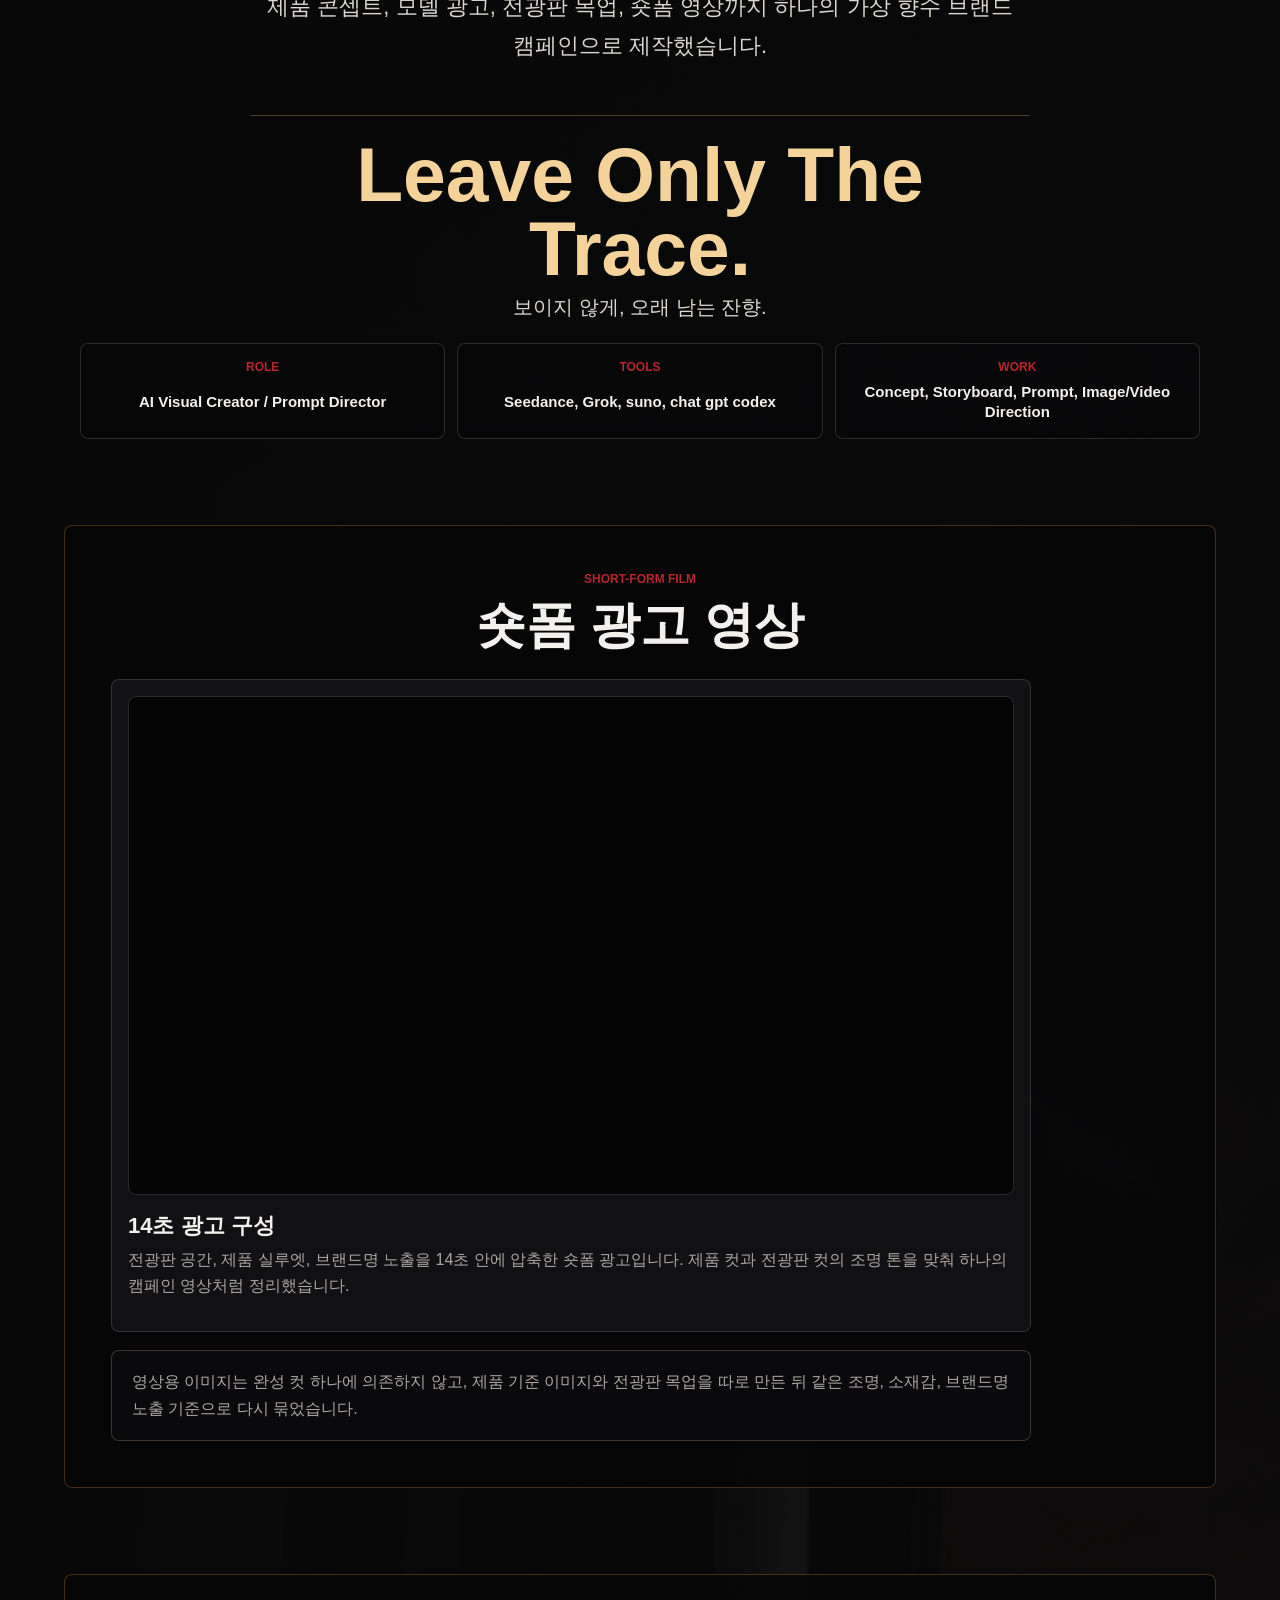
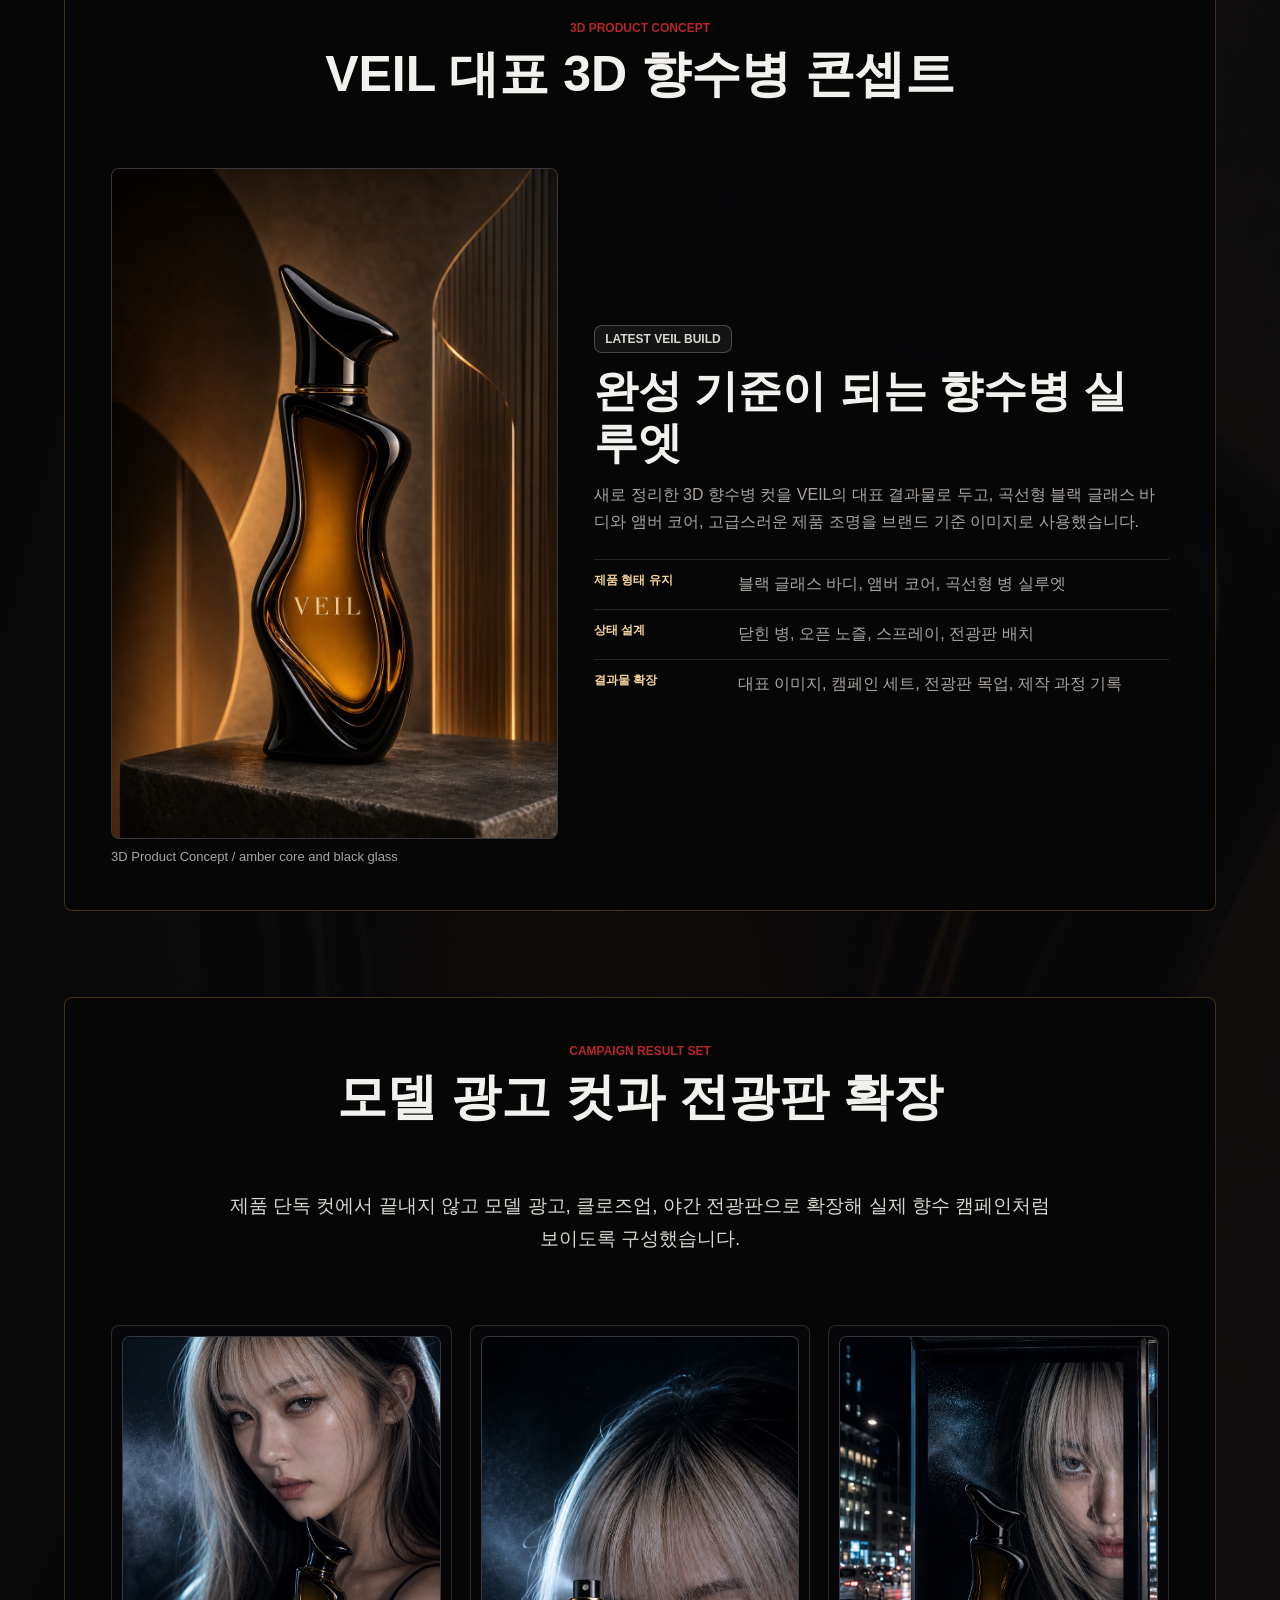
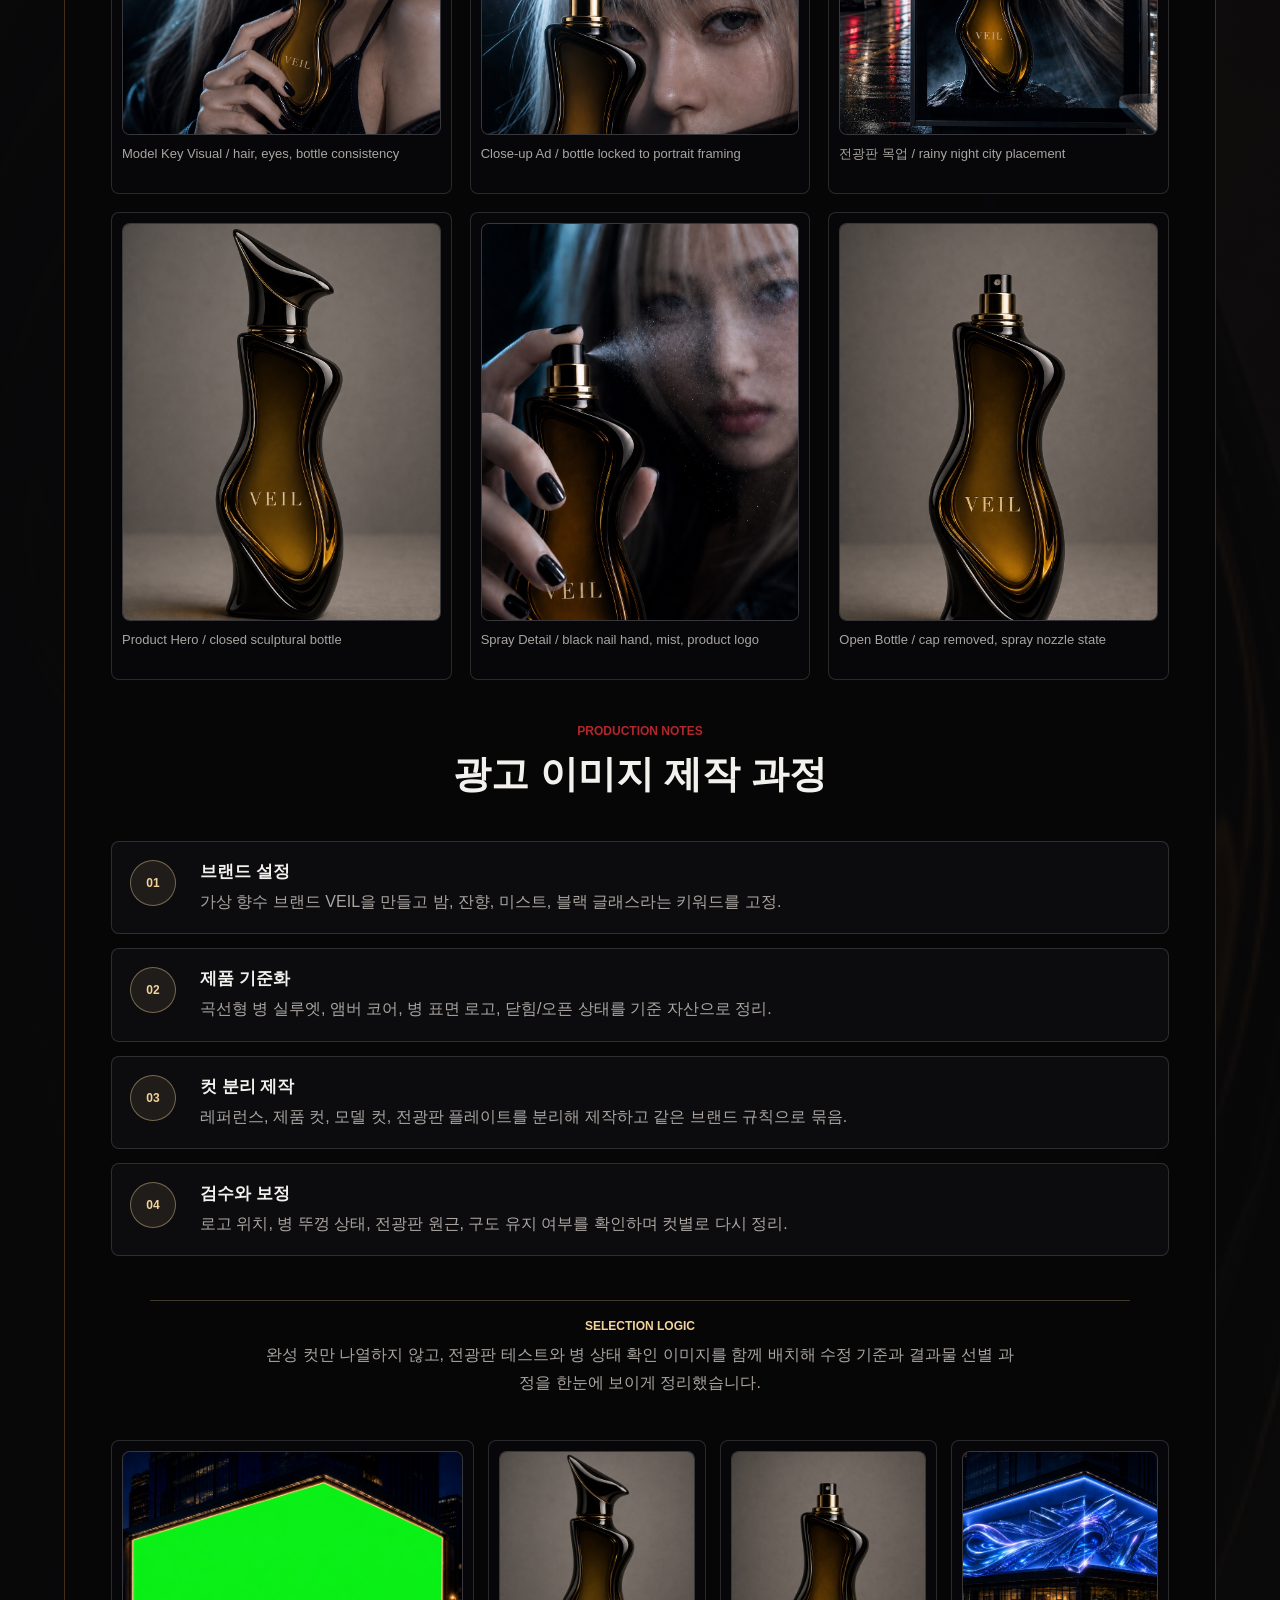
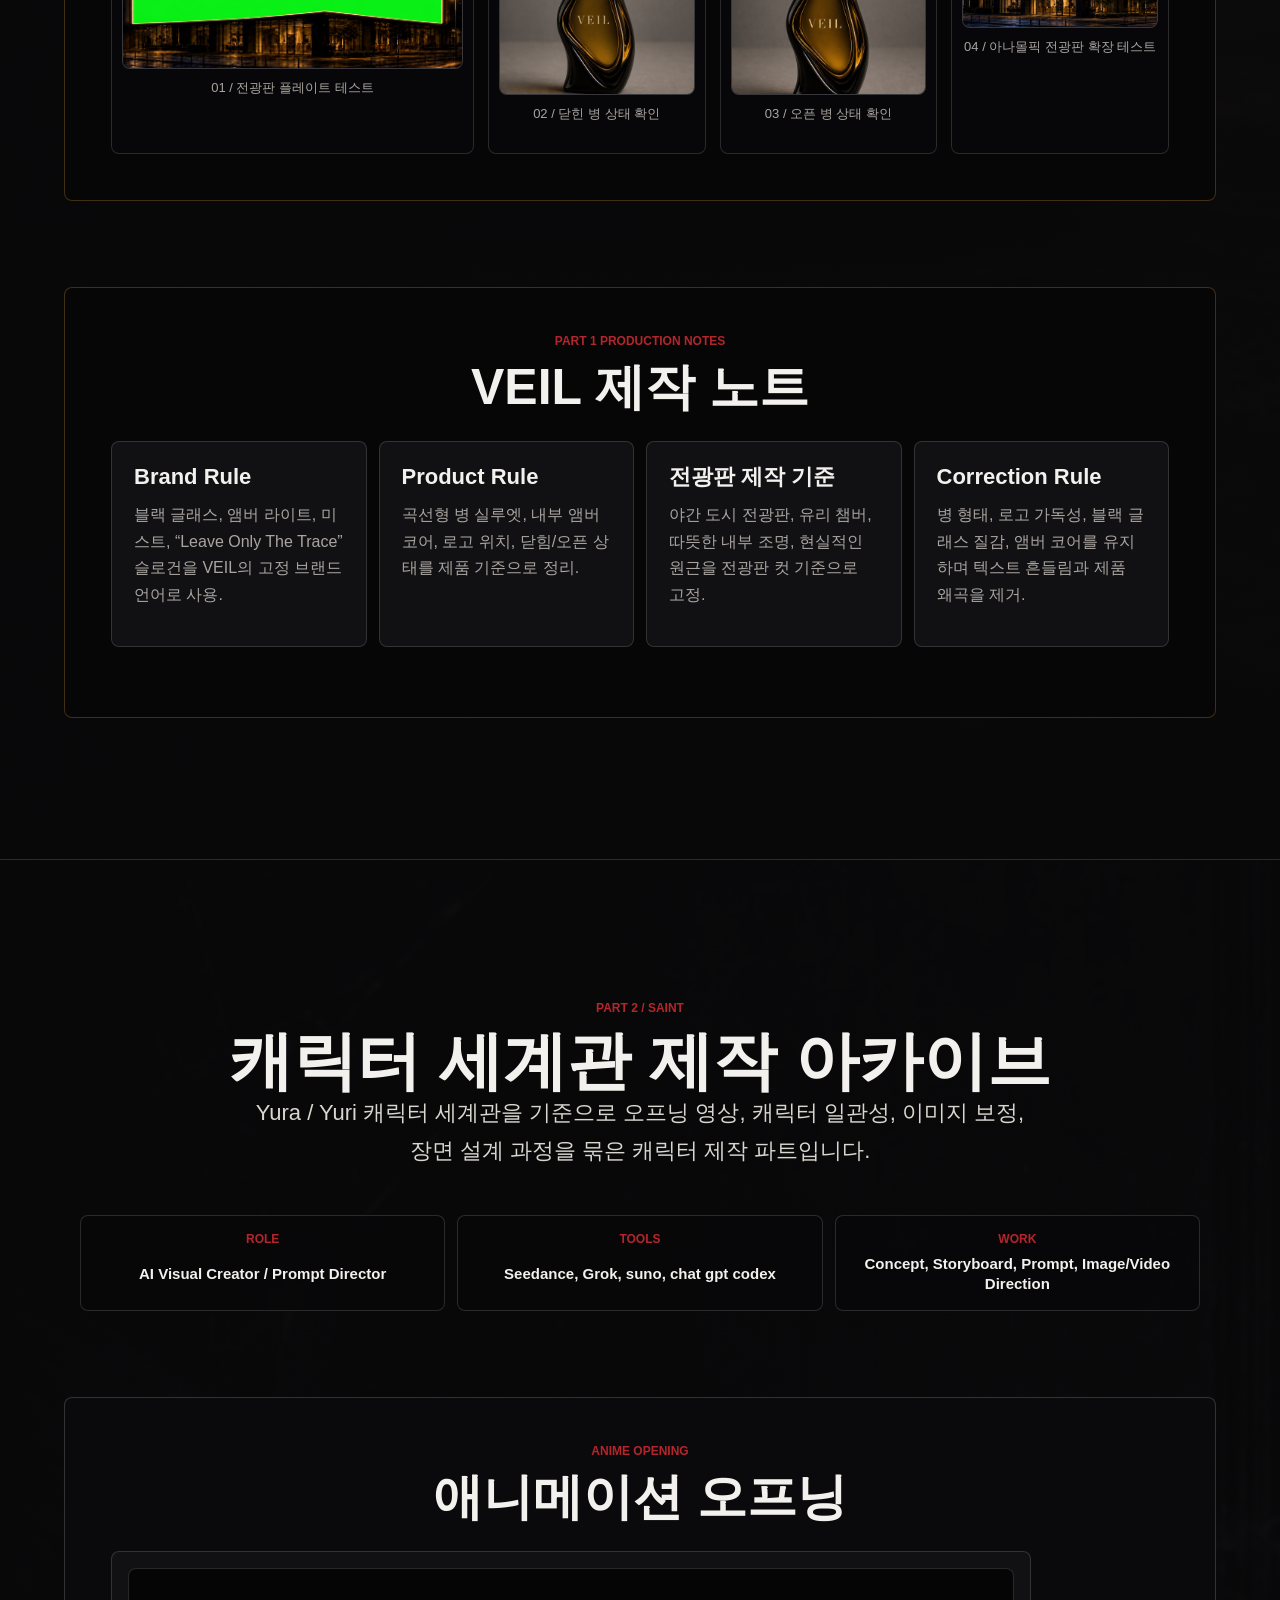
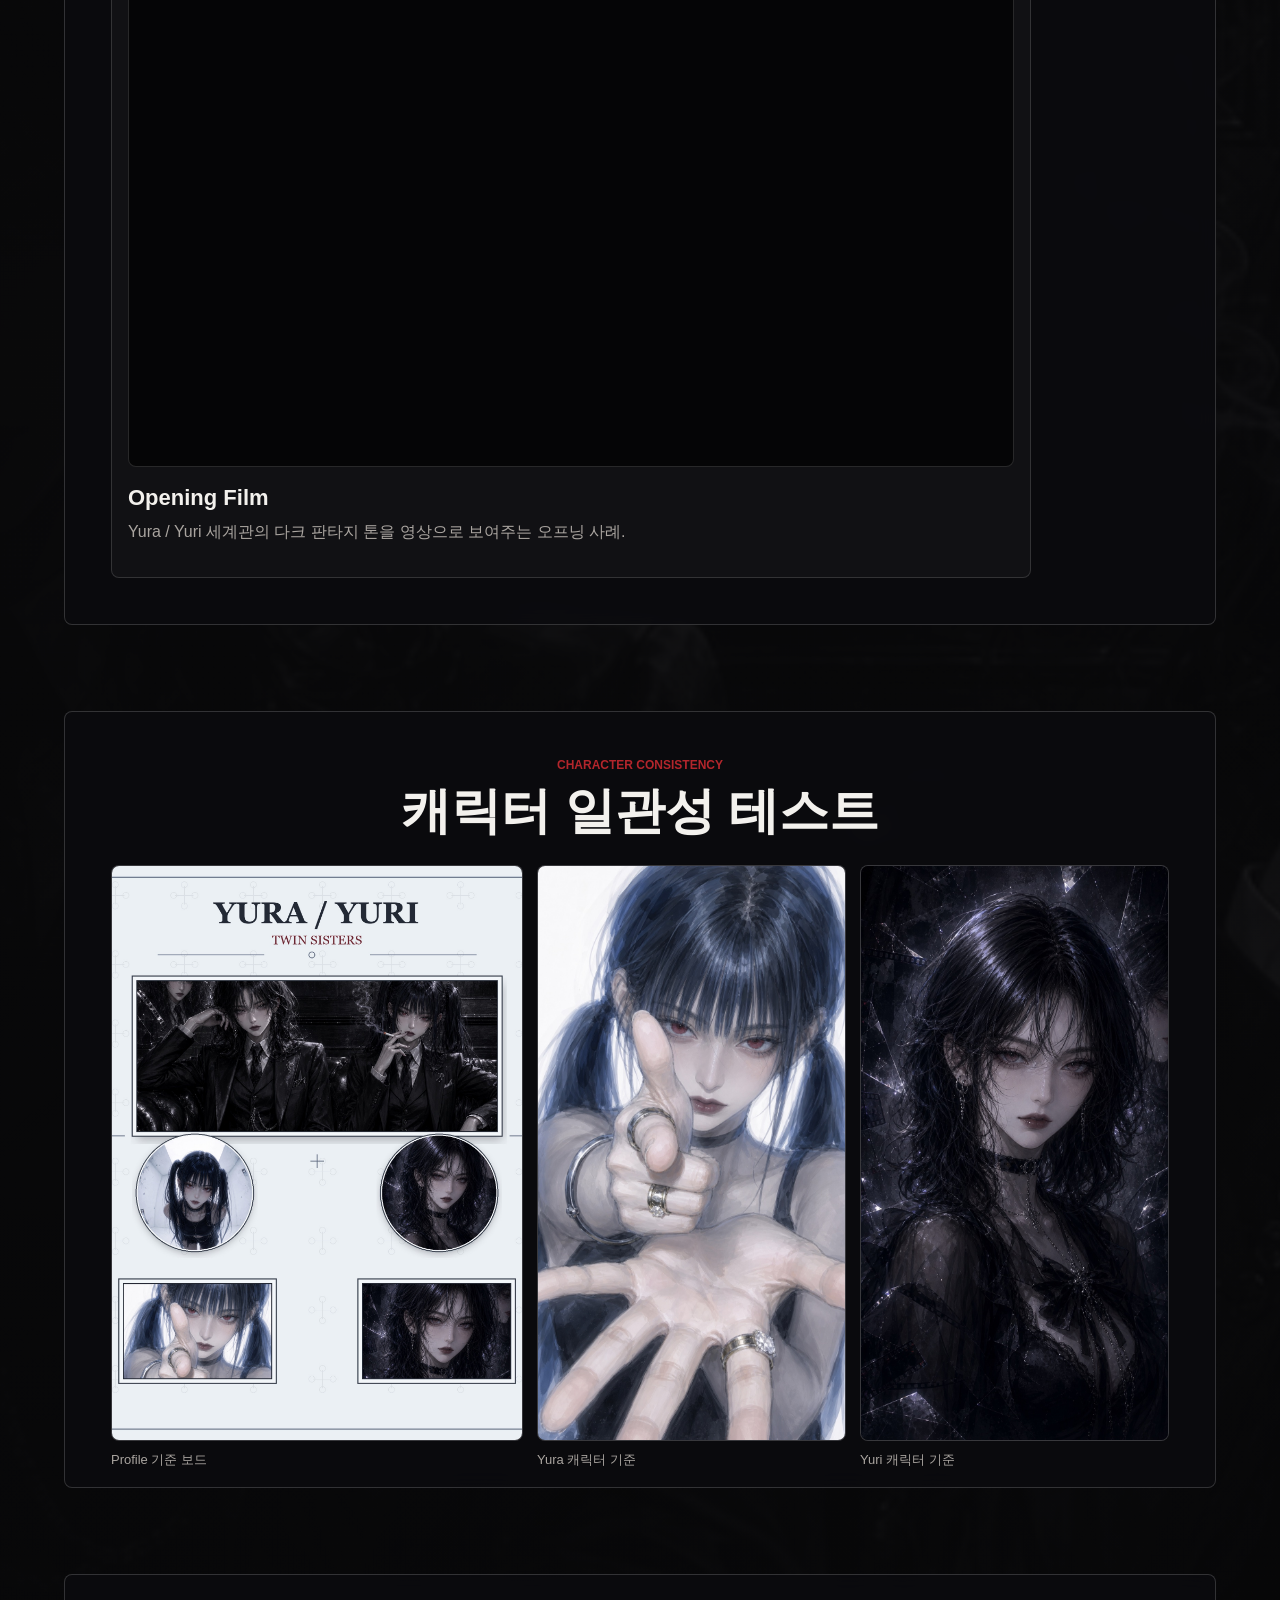
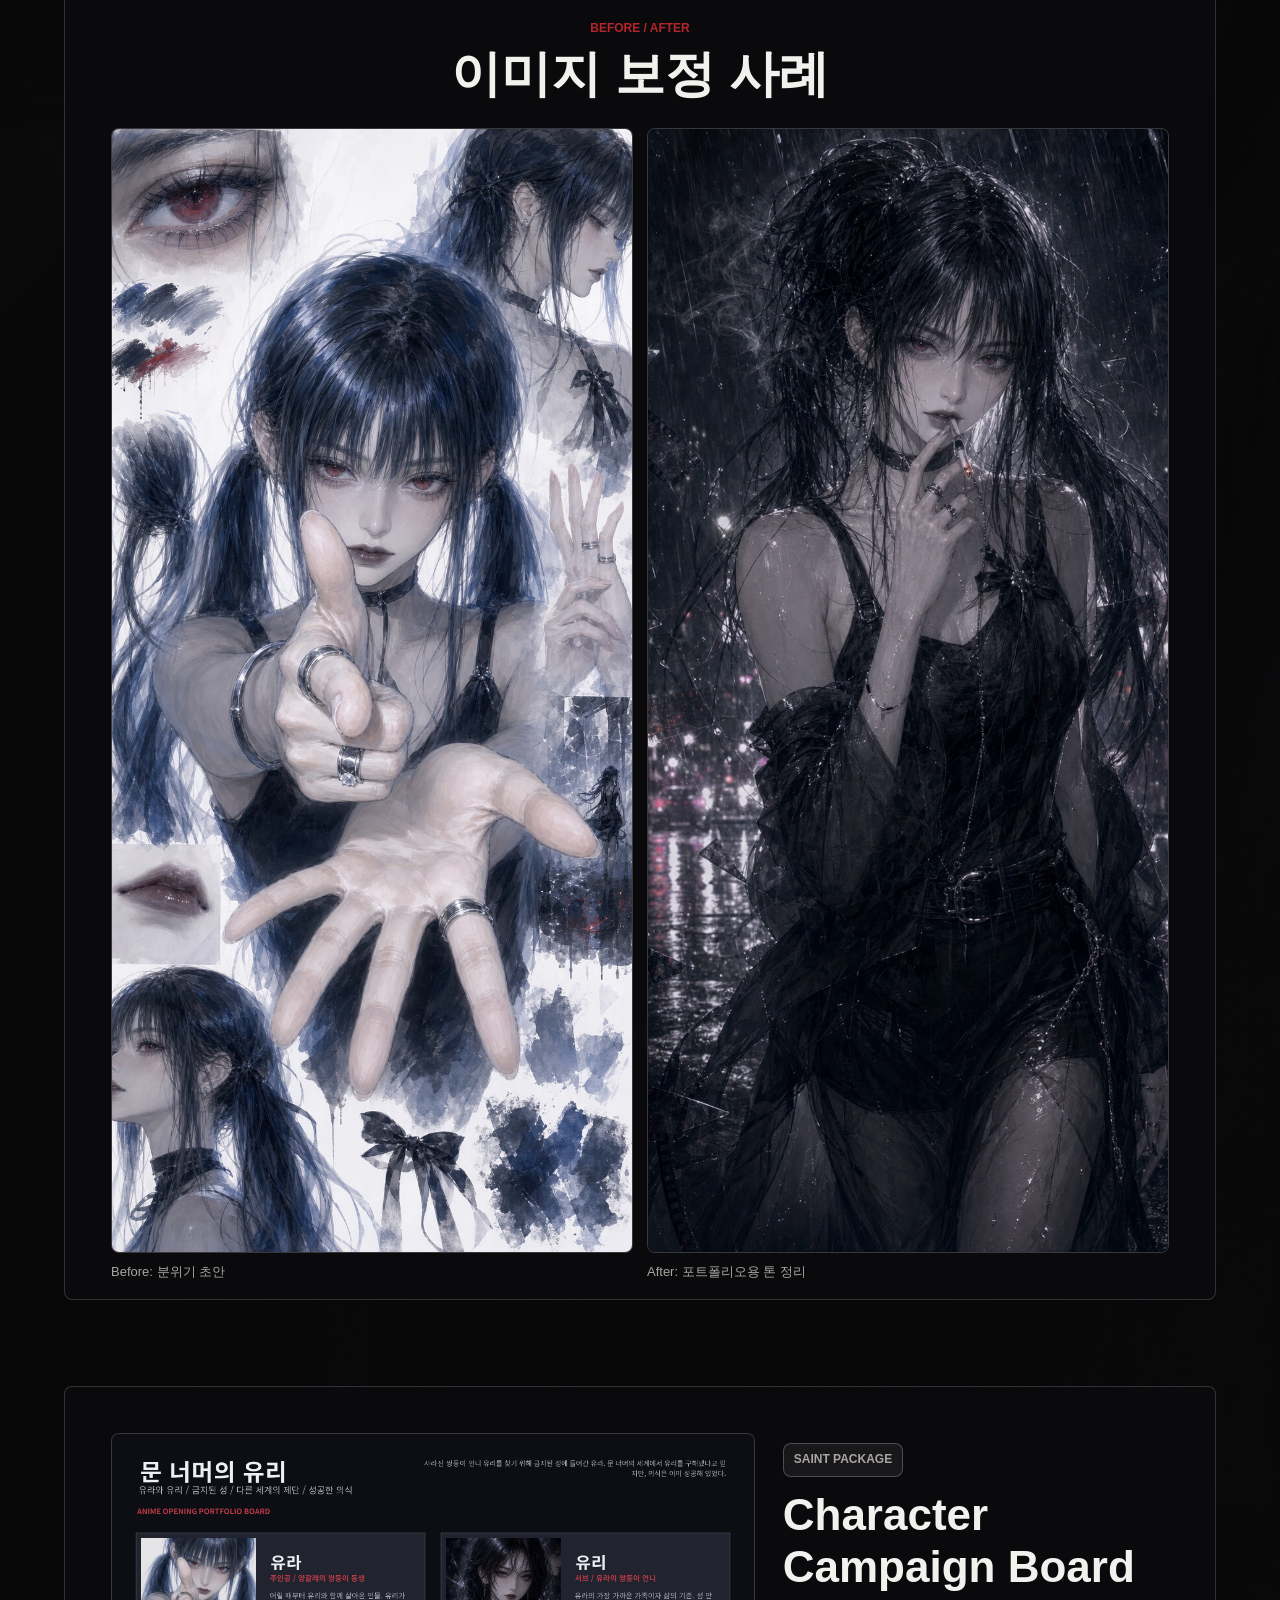
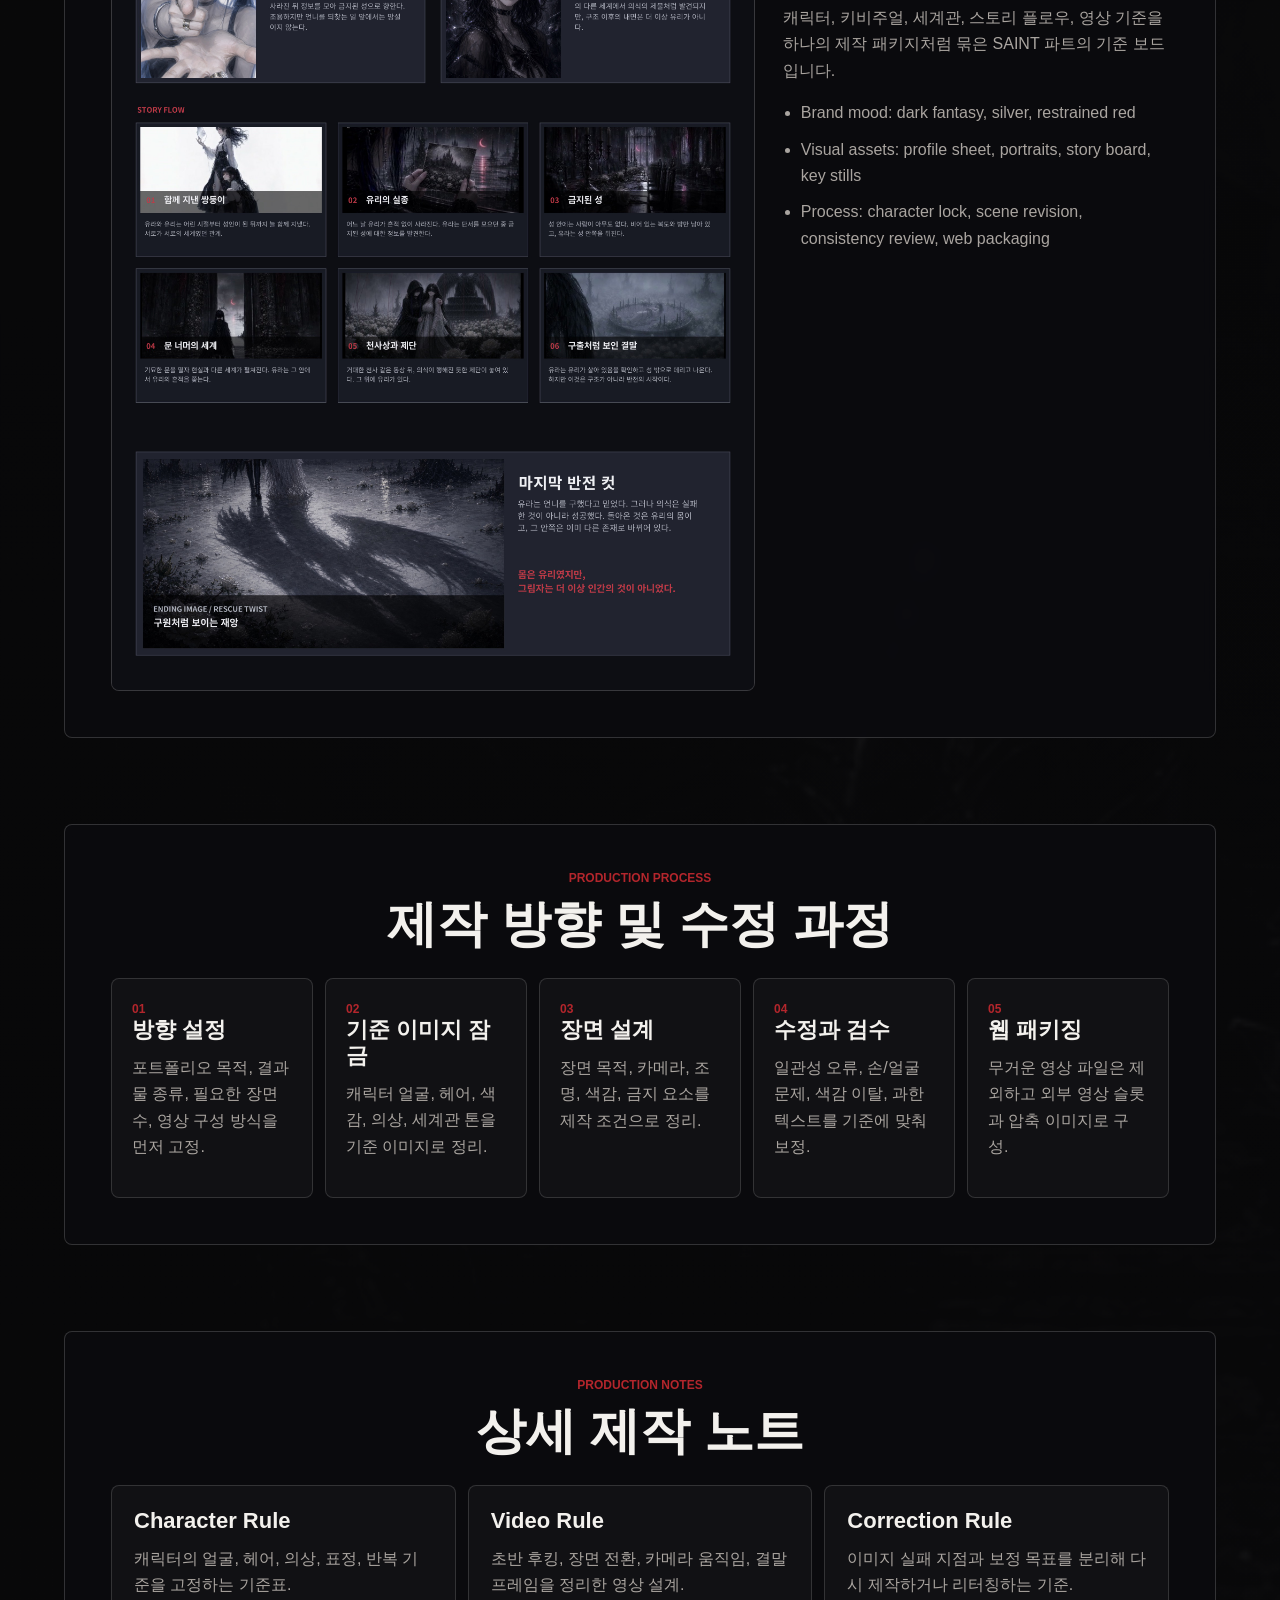
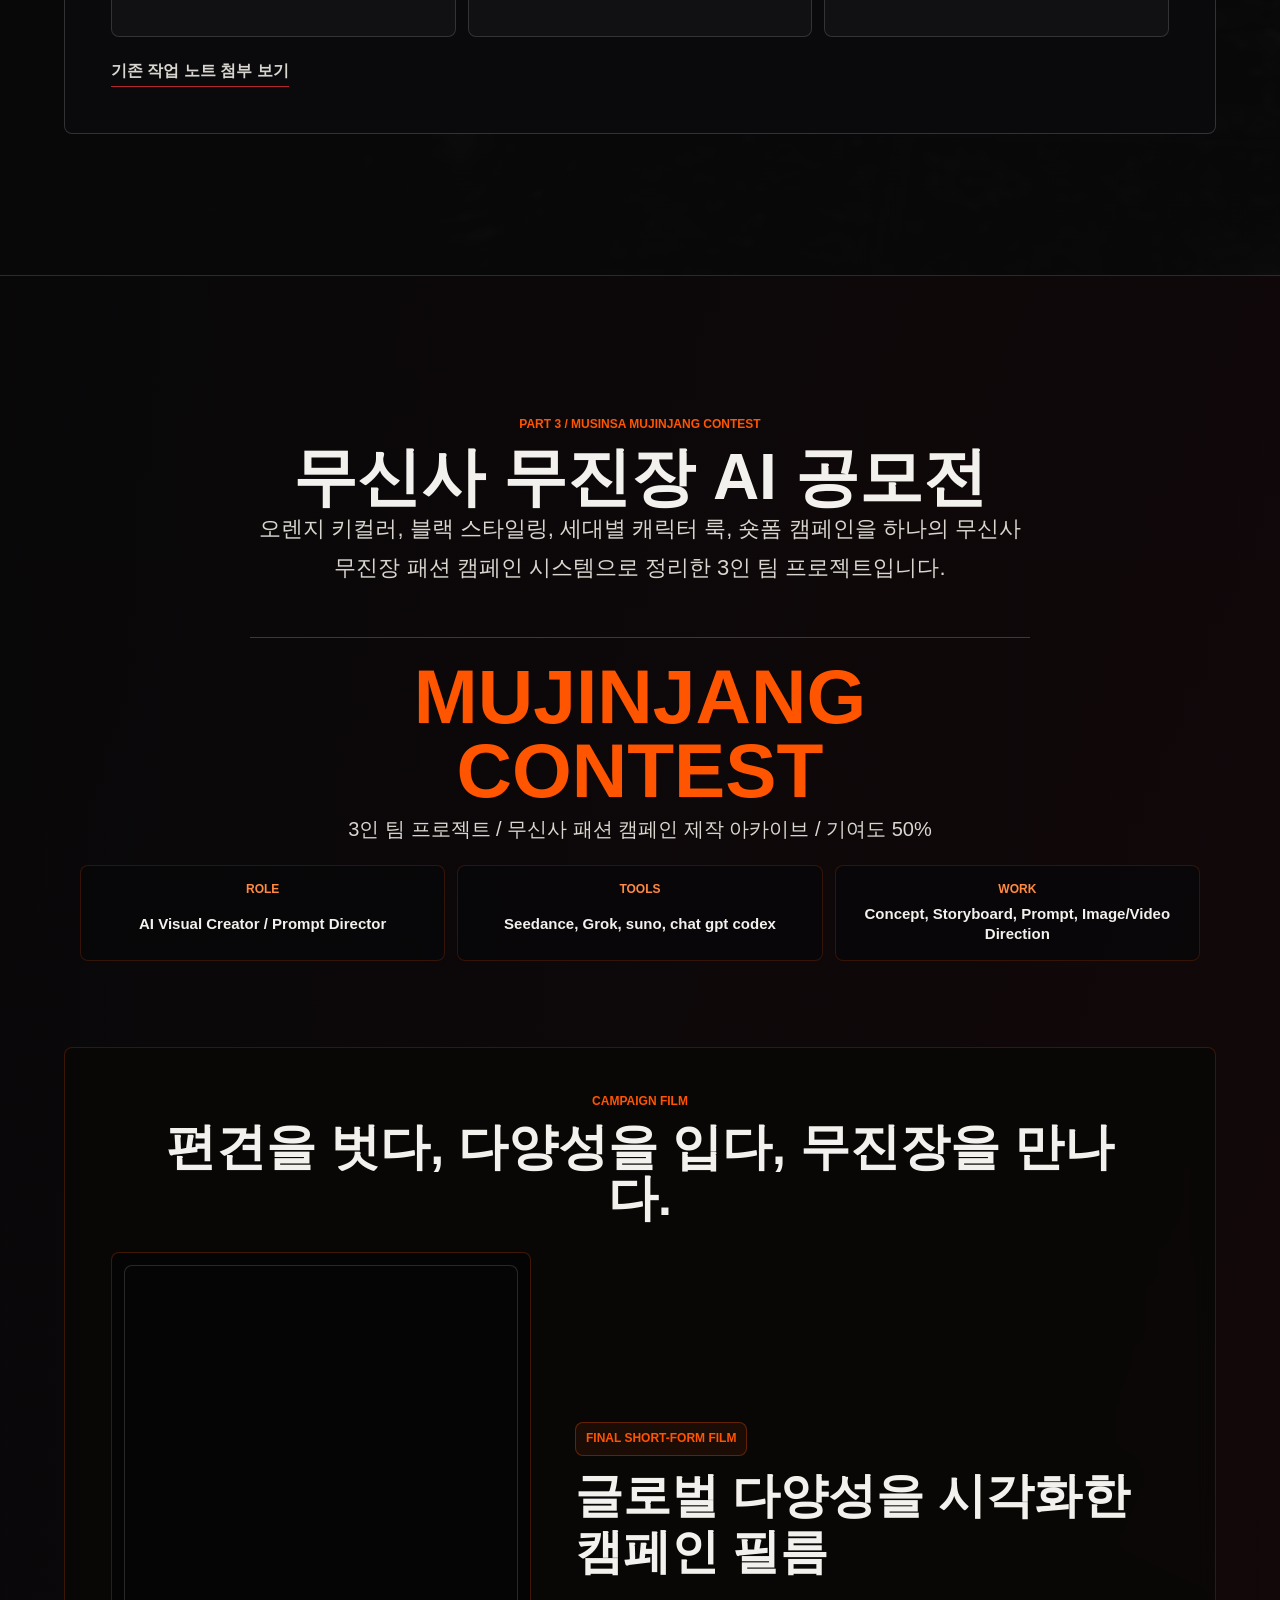
==== commit db785195: "Update portfolio for Vercel" ====
--- a/광고/sites/saint-portfolio/index.html
+++ b/광고/sites/saint-portfolio/index.html
@@ -6,9 +6,9 @@
     <title>SAINT Portfolio</title>
     <meta
       name="description"
-      content="Commercial visuals, character worldbuilding, fashion campaign systems, and production notes by SAINT."
+      content="AI 이미지와 영상으로 브랜드 광고 콘텐츠를 제작하는 AI Visual Creator / Prompt Director 포트폴리오."
     />
-    <link rel="stylesheet" href="./styles.css?v=20260608e" />
+    <link rel="stylesheet" href="./styles.css?v=20260614a" />
   </head>
   <body>
     <header class="topbar" aria-label="Primary">
@@ -18,6 +18,7 @@
         <a href="#part-veil">VEIL</a>
         <a href="#part-saint">SAINT</a>
         <a href="#part-musinsa">MUSINSA</a>
+        <a href="#part-other">Other</a>
         <a href="#contact">Contact</a>
       </nav>
     </header>
@@ -31,10 +32,16 @@
             <p class="eyebrow">AI Visual Creator</p>
             <h1 class="hero__title">Selected AI Visual Works</h1>
             <p class="hero__copy">
-              광고 비주얼, 패션 숏폼, 캐릭터 일관성, AI 제작 워크플로우를 다루는
-              AI Visual Creator 포트폴리오입니다. 기준 이미지, 프롬프트, 프레임, 컷 선별을
-              하나의 제작 시스템으로 묶어 결과물의 톤과 일관성을 제어했습니다.
+              AI 이미지와 영상으로 브랜드 광고 콘텐츠를 제작합니다. 패션·뷰티·제품 광고를
+              중심으로 콘셉트 기획, 스토리보드, 프롬프트 디렉팅, 숏폼 영상 구성까지 작업합니다.
             </p>
+            <div class="hero__meta hero__meta--roles" aria-label="AI advertising portfolio keywords">
+              <span>AI 광고 콘텐츠 디자이너</span>
+              <span>AI 영상 크리에이터</span>
+              <span>AI 이미지/영상 프롬프트 디렉터</span>
+              <span>숏폼 광고 비주얼 크리에이터</span>
+              <span>패션·뷰티 브랜드 AI 콘텐츠 제작</span>
+            </div>
             <div class="hero-projects" aria-label="Portfolio parts">
               <a href="#part-veil">
                 <span>Part 1</span>
@@ -54,12 +61,11 @@
             </div>
             <div class="hero__role" aria-label="SAINT main role">
               <span>Role</span>
-              <strong>AI Visual Direction / 이미지 일관성 제어 / Image Curation / Video Editing</strong>
-            </div>
-            <div class="hero__meta" aria-label="Portfolio categories">
-              <span>기준 이미지 잠금</span>
-              <span>첫/마지막 프레임 설계</span>
-              <span>제품 형태 유지</span>
+              <strong>AI Visual Creator / Prompt Director</strong>
+              <span>Tools</span>
+              <strong>Seedance, Grok, suno, chat gpt codex</strong>
+              <span>Work</span>
+              <strong>Concept, Storyboard, Prompt, Image/Video Direction</strong>
             </div>
             <div class="hero__actions" aria-label="Hero actions">
               <a class="button button--primary" href="#featured-reel">쇼릴 보기</a>
@@ -94,6 +100,74 @@
               <figcaption>SAINT Character Board</figcaption>
             </figure>
           </div>
+          <section id="ad-review-case" class="ad-review-feature" aria-label="Corporate ad review case">
+            <div class="ad-review-video">
+              <iframe
+                src="https://www.youtube.com/embed/MDGXgKYBO-A"
+                title="실사형 광고 후기 영상 YouTube Shorts"
+                allow="accelerometer; autoplay; clipboard-write; encrypted-media; gyroscope; picture-in-picture; web-share"
+                allowfullscreen
+              ></iframe>
+            </div>
+            <div class="ad-review-copy">
+              <p class="eyebrow">Corporate Assignment / Review Ad</p>
+              <h2>실사형 광고 후기 영상</h2>
+              <p>
+                눈밑 꺼짐, 주름, 리프팅 효과 제품 문의 흐름을 바탕으로 만든 기업과제용
+                광고 후기 영상입니다. 초반 0~3초는 후킹을 강하게 잡고, 이후 BGM, TTS,
+                영상 소스, 스토리보드까지 직접 제작했습니다. 완성본은 사이트 용량을 줄이기 위해
+                YouTube 링크로 임베드했습니다.
+              </p>
+              <div class="ad-review-tags" aria-label="Ad review production scope">
+                <span>0~3초 후킹 설계</span>
+                <span>BGM / TTS 직접 제작</span>
+                <span>영상 / 스토리보드 직접 제작</span>
+              </div>
+              <div class="work-credit" aria-label="Ad review work credit">
+                <p><strong>Role:</strong> AI Visual Creator / Prompt Director</p>
+                <p><strong>Tools:</strong> Seedance, Grok, suno, chat gpt codex</p>
+                <p><strong>Work:</strong> Concept, Storyboard, Prompt, Image/Video Direction</p>
+              </div>
+            </div>
+            <article class="ad-review-reference" aria-label="Reference video">
+              <div>
+                <p class="eyebrow">Reference Video</p>
+                <h3>눈밑지 레퍼런스 영상</h3>
+                <p>
+                  제품 후기형 광고 톤과 문제 인지 흐름을 잡기 위해 첨부한 레퍼런스 영상입니다.
+                </p>
+              </div>
+              <video controls playsinline preload="metadata">
+                <source src="./assets/ad-review/reference-under-eye.mp4" type="video/mp4" />
+              </video>
+            </article>
+            <div class="ad-review-gallery" aria-label="Ad review storyboard and BGM images">
+              <figure>
+                <img src="./assets/ad-review/storyboard-clinic-consulting.jpg" alt="피부과 상담 콘셉트 광고 스토리보드" />
+                <figcaption>상담장 콘셉트 스토리보드</figcaption>
+              </figure>
+              <figure>
+                <img src="./assets/ad-review/storyboard-mother-eyecare.jpg" alt="눈밑 케어 일상 콘셉트 스토리보드" />
+                <figcaption>눈밑 케어 과정 보드</figcaption>
+              </figure>
+              <figure>
+                <img src="./assets/ad-review/numbered-eyecare-process.png" alt="번호가 들어간 눈밑 케어 과정 이미지" />
+                <figcaption>번호 삽입 컷 구성</figcaption>
+              </figure>
+              <figure>
+                <img src="./assets/ad-review/storyboard-interview-dark.png" alt="무거운 분위기의 인터뷰형 광고 스토리보드" />
+                <figcaption>인터뷰 무드 보드</figcaption>
+              </figure>
+              <figure>
+                <img src="./assets/ad-review/bgm-waveform.png" alt="BGM waveform reference image" />
+                <figcaption>BGM 웨이브폼</figcaption>
+              </figure>
+              <figure>
+                <img src="./assets/ad-review/bgm-spectrum.png" alt="BGM spectrum reference image" />
+                <figcaption>BGM 스펙트럼</figcaption>
+              </figure>
+            </div>
+          </section>
           <div class="harness-spotlight" aria-label="AI production control process summary">
             <p class="eyebrow">Production Control</p>
             <h2>AI 결과물을 직접 통제한 제작 과정</h2>
@@ -138,19 +212,15 @@
             <div class="project-brief" aria-label="VEIL project brief">
               <article>
                 <span>Role</span>
-                <strong>AI Visual Direction / 이미지 일관성 제어 / 전광판 광고 구성</strong>
+                <strong>AI Visual Creator / Prompt Director</strong>
               </article>
               <article>
                 <span>Tools</span>
-                <strong>ChatGPT, Codex, CapCut Pro, SuperGrok</strong>
-              </article>
-              <article>
-                <span>Output</span>
-                <strong>14s film, product visual, model ad, 전광판 목업</strong>
-              </article>
-              <article>
-                <span>Contribution</span>
-                <strong>브랜드 콘셉트, 이미지 큐레이션, 영상 톤, 웹 패키징</strong>
+                <strong>Seedance, Grok, suno, chat gpt codex</strong>
+              </article>
+              <article>
+                <span>Work</span>
+                <strong>Concept, Storyboard, Prompt, Image/Video Direction</strong>
               </article>
             </div>
           </header>
@@ -355,19 +425,15 @@
             <div class="project-brief" aria-label="SAINT project brief">
               <article>
                 <span>Role</span>
-                <strong>Character Direction / Prompt Design / Consistency Review</strong>
+                <strong>AI Visual Creator / Prompt Director</strong>
               </article>
               <article>
                 <span>Tools</span>
-                <strong>ChatGPT, Codex, CapCut Pro, SuperGrok</strong>
-              </article>
-              <article>
-                <span>Output</span>
-                <strong>opening film, character board, correction case</strong>
-              </article>
-              <article>
-                <span>Contribution</span>
-                <strong>캐릭터 기준 이미지, 영상 구조, 보정 루프, 웹 정리</strong>
+                <strong>Seedance, Grok, suno, chat gpt codex</strong>
+              </article>
+              <article>
+                <span>Work</span>
+                <strong>Concept, Storyboard, Prompt, Image/Video Direction</strong>
               </article>
             </div>
           </header>
@@ -525,19 +591,15 @@
             <div class="project-brief project-brief--musinsa" aria-label="MUSINSA project brief">
               <article>
                 <span>Role</span>
-                <strong>AI Visual Direction / Look Design / Prompt Design / Video Editing</strong>
+                <strong>AI Visual Creator / Prompt Director</strong>
               </article>
               <article>
                 <span>Tools</span>
-                <strong>ChatGPT, Codex, Seedance 2.0, Kling, Suno AI, CapCut Pro, SuperGrok</strong>
-              </article>
-              <article>
-                <span>Output</span>
-                <strong>short-form film, campaign KV, look archive, storyboards</strong>
-              </article>
-              <article>
-                <span>Contribution</span>
-                <strong>50% / 3인 팀 / 룩 디자인, 영상 톤, 결과물 큐레이션</strong>
+                <strong>Seedance, Grok, suno, chat gpt codex</strong>
+              </article>
+              <article>
+                <span>Work</span>
+                <strong>Concept, Storyboard, Prompt, Image/Video Direction</strong>
               </article>
             </div>
           </header>
@@ -904,6 +966,107 @@
         </div>
       </section>
 
+      <section id="part-other" class="portfolio-part portfolio-part--other" aria-label="Other AI visual works">
+        <div class="part-shell">
+          <header class="part-header">
+            <p class="eyebrow">Other Works</p>
+            <h2>그외 작업물</h2>
+            <p>
+              공간 무드, 빛, 패브릭 질감, 숏폼 영상까지 확장한 AI 비주얼 작업입니다.
+            </p>
+            <div class="project-brief project-brief--other" aria-label="Other works project brief">
+              <article>
+                <span>Role</span>
+                <strong>AI Visual Creator / Prompt Director</strong>
+              </article>
+              <article>
+                <span>Tools</span>
+                <strong>Seedance, Grok, suno, chat gpt codex</strong>
+              </article>
+              <article>
+                <span>Work</span>
+                <strong>Concept, Storyboard, Prompt, Image/Video Direction</strong>
+              </article>
+            </div>
+          </header>
+
+          <section class="part-block other-video-block" aria-label="Other short-form video">
+            <div class="section__heading">
+              <p class="eyebrow">Short-form Video</p>
+              <h2>추가 숏폼 영상</h2>
+            </div>
+            <div class="other-video-layout">
+              <article class="embed-panel embed-panel--shorts embed-panel--other">
+                <div class="embed-frame embed-frame--shorts" data-embed-key="otherShortFilm">
+                  <div class="embed-empty">
+                    <span>04</span>
+                    <strong>Other AI Short</strong>
+                    <p>추가 숏폼 영상</p>
+                  </div>
+                </div>
+              </article>
+              <div class="campaign-notes campaign-film-copy">
+                <p class="campaign-kicker">Other Work Film</p>
+                <h3>Soft cinematic mood short</h3>
+                <div class="work-credit" aria-label="Other video work credit">
+                  <p><strong>Role:</strong> AI Visual Creator / Prompt Director</p>
+                  <p><strong>Tools:</strong> Seedance, Grok, suno, chat gpt codex</p>
+                  <p><strong>Work:</strong> Concept, Storyboard, Prompt, Image/Video Direction</p>
+                </div>
+                <a class="text-link" href="https://youtube.com/shorts/P3GLV_5TIAU?si=uCDNBOLxn427jM73" target="_blank" rel="noopener noreferrer">
+                  YouTube Shorts에서 보기
+                </a>
+              </div>
+            </div>
+          </section>
+
+          <section class="part-block other-image-block" aria-label="Other AI image works">
+            <div class="section__heading">
+              <p class="eyebrow">Image Works</p>
+              <h2>공간 무드 이미지</h2>
+            </div>
+            <div class="other-work-gallery" aria-label="Other image works gallery">
+              <figure>
+                <img src="./assets/other-works/romantic-room-01.png" alt="Soft romantic room with sunlit curtains and vintage sofa" />
+                <figcaption>
+                  <span>Image 01</span>
+                  <p><strong>Role:</strong> AI Visual Creator / Prompt Director</p>
+                  <p><strong>Tools:</strong> Seedance, Grok, suno, chat gpt codex</p>
+                  <p><strong>Work:</strong> Concept, Storyboard, Prompt, Image/Video Direction</p>
+                </figcaption>
+              </figure>
+              <figure>
+                <img src="./assets/other-works/romantic-terrace-02.png" alt="Sunset terrace with sheer curtain and white flowers" />
+                <figcaption>
+                  <span>Image 02</span>
+                  <p><strong>Role:</strong> AI Visual Creator / Prompt Director</p>
+                  <p><strong>Tools:</strong> Seedance, Grok, suno, chat gpt codex</p>
+                  <p><strong>Work:</strong> Concept, Storyboard, Prompt, Image/Video Direction</p>
+                </figcaption>
+              </figure>
+              <figure>
+                <img src="./assets/other-works/romantic-stair-03.png" alt="Vintage stair hall with sunbeams and sheer curtain" />
+                <figcaption>
+                  <span>Image 03</span>
+                  <p><strong>Role:</strong> AI Visual Creator / Prompt Director</p>
+                  <p><strong>Tools:</strong> Seedance, Grok, suno, chat gpt codex</p>
+                  <p><strong>Work:</strong> Concept, Storyboard, Prompt, Image/Video Direction</p>
+                </figcaption>
+              </figure>
+              <figure>
+                <img src="./assets/other-works/romantic-garden-04.png" alt="Greenhouse garden bench with white flowers and sheer fabric" />
+                <figcaption>
+                  <span>Image 04</span>
+                  <p><strong>Role:</strong> AI Visual Creator / Prompt Director</p>
+                  <p><strong>Tools:</strong> Seedance, Grok, suno, chat gpt codex</p>
+                  <p><strong>Work:</strong> Concept, Storyboard, Prompt, Image/Video Direction</p>
+                </figcaption>
+              </figure>
+            </div>
+          </section>
+        </div>
+      </section>
+
       <section id="contact" class="contact-section" aria-label="Contact and portfolio links">
         <div class="contact-panel">
           <p class="eyebrow">Contact</p>
@@ -912,9 +1075,10 @@
             AI Visual Direction, commercial campaign visuals, fashion short-form film, and
             AI-assisted production workflow portfolio.
             <br />
-            Email: b90646968@gmail.com / Instagram: @wullendi
+            Phone: 010-9281-4554 / Email: b90646968@gmail.com / Instagram: @wullendi
           </p>
           <div class="contact-actions" aria-label="Contact actions">
+            <a class="button button--primary" href="tel:01092814554">Phone</a>
             <a class="button button--primary" href="mailto:b90646968@gmail.com">Email</a>
             <a class="button" href="https://www.instagram.com/wullendi/" target="_blank" rel="noreferrer">Instagram</a>
           </div>
@@ -927,6 +1091,6 @@
       <span>Commercial visuals, character worlds, fashion campaigns, and production notes.</span>
     </footer>
 
-    <script src="./script.js?v=20260608b"></script>
+    <script src="./script.js?v=20260614a"></script>
   </body>
 </html>
--- a/광고/sites/saint-portfolio/styles.css
+++ b/광고/sites/saint-portfolio/styles.css
@@ -30,7 +30,8 @@
 }
 
 img,
-iframe {
+iframe,
+video {
   display: block;
   max-width: 100%;
 }
@@ -245,6 +246,11 @@
   color: var(--text);
   font-size: clamp(18px, 2vw, 24px);
   line-height: 1.25;
+  overflow-wrap: anywhere;
+}
+
+.hero__role strong:not(:first-of-type) {
+  font-size: clamp(15px, 1.5vw, 18px);
 }
 
 .hero__meta {
@@ -266,6 +272,11 @@
   font-size: 12px;
   font-weight: 800;
   text-transform: uppercase;
+}
+
+.hero__meta--roles {
+  max-width: 760px;
+  margin-bottom: 4px;
 }
 
 .hero__actions {
@@ -322,6 +333,7 @@
 }
 
 .selected-results,
+.ad-review-feature,
 .harness-spotlight,
 .control-cards,
 .project-brief {
@@ -357,6 +369,157 @@
   color: var(--silver);
   font-size: 13px;
   font-weight: 700;
+  text-align: center;
+}
+
+.ad-review-feature {
+  grid-column: 1 / -1;
+  grid-template-columns: minmax(260px, 420px) minmax(0, 1fr);
+  grid-template-areas:
+    "video copy"
+    "video reference"
+    "gallery gallery";
+  align-items: start;
+  gap: clamp(16px, 3vw, 30px);
+  margin-top: clamp(18px, 3vw, 34px);
+  padding: clamp(14px, 2.4vw, 24px);
+  border: 1px solid rgba(255, 255, 255, 0.16);
+  border-radius: var(--radius);
+  background:
+    linear-gradient(135deg, rgba(179, 38, 44, 0.22), rgba(8, 8, 10, 0.2) 42%),
+    rgba(6, 6, 8, 0.84);
+}
+
+.ad-review-video {
+  grid-area: video;
+  align-self: start;
+  width: min(100%, 420px);
+  justify-self: center;
+  padding: 10px;
+  border: 1px solid rgba(255, 255, 255, 0.14);
+  border-radius: var(--radius);
+  background: rgba(0, 0, 0, 0.5);
+}
+
+.ad-review-video iframe {
+  width: 100%;
+  aspect-ratio: 9 / 16;
+  border: 0;
+  border-radius: calc(var(--radius) - 2px);
+  background: #030303;
+}
+
+.ad-review-copy {
+  grid-area: copy;
+  display: grid;
+  align-content: start;
+  gap: 14px;
+  min-width: 0;
+}
+
+.ad-review-copy h2 {
+  font-size: clamp(28px, 4vw, 54px);
+}
+
+.ad-review-copy p:not(.eyebrow) {
+  max-width: 780px;
+  margin-bottom: 0;
+  color: var(--silver);
+  font-size: clamp(15px, 1.5vw, 18px);
+  line-height: 1.7;
+  word-break: keep-all;
+  overflow-wrap: anywhere;
+}
+
+.ad-review-tags {
+  display: flex;
+  flex-wrap: wrap;
+  gap: 8px;
+}
+
+.ad-review-tags span {
+  min-height: 34px;
+  display: inline-flex;
+  align-items: center;
+  padding: 0 11px;
+  border: 1px solid rgba(255, 255, 255, 0.16);
+  border-radius: var(--radius);
+  color: var(--silver);
+  background: rgba(5, 5, 6, 0.54);
+  font-size: 12px;
+  font-weight: 800;
+}
+
+.ad-review-reference {
+  grid-area: reference;
+  display: grid;
+  grid-template-columns: minmax(0, 1fr) minmax(120px, 180px);
+  gap: 16px;
+  align-items: center;
+  padding: 14px;
+  border: 1px solid rgba(255, 255, 255, 0.14);
+  border-radius: var(--radius);
+  background: rgba(5, 5, 6, 0.62);
+}
+
+.ad-review-reference h3 {
+  margin-bottom: 8px;
+  font-size: clamp(18px, 2vw, 26px);
+}
+
+.ad-review-reference p:not(.eyebrow) {
+  margin-bottom: 0;
+  color: var(--muted);
+  font-size: 14px;
+  line-height: 1.6;
+}
+
+.ad-review-reference video {
+  width: 100%;
+  aspect-ratio: 9 / 16;
+  max-height: 250px;
+  object-fit: contain;
+  border-radius: calc(var(--radius) - 2px);
+  background: #030303;
+}
+
+.ad-review-gallery {
+  grid-area: gallery;
+  display: grid;
+  grid-template-columns: repeat(6, minmax(0, 1fr));
+  gap: 10px;
+}
+
+.ad-review-gallery figure {
+  min-width: 0;
+  margin: 0;
+  padding: 8px;
+  border: 1px solid rgba(255, 255, 255, 0.12);
+  border-radius: var(--radius);
+  background: rgba(5, 5, 6, 0.62);
+}
+
+.ad-review-gallery img {
+  width: 100%;
+  aspect-ratio: 4 / 5;
+  min-height: 0;
+  object-fit: cover;
+  border-radius: calc(var(--radius) - 2px);
+}
+
+.ad-review-gallery figure:nth-last-child(-n + 2) img {
+  aspect-ratio: 4 / 5;
+  object-fit: contain;
+  background: #030303;
+}
+
+.ad-review-gallery figcaption {
+  min-height: 34px;
+  margin-top: 8px;
+  color: var(--silver);
+  font-size: 12px;
+  font-weight: 700;
+  line-height: 1.35;
   text-align: center;
 }
 
@@ -478,6 +641,12 @@
     url("./assets/musinsa-summer-black-friday-kv.png");
 }
 
+.portfolio-part--other::before {
+  background-image:
+    linear-gradient(90deg, rgba(8, 8, 9, 0.92), rgba(8, 8, 9, 0.42)),
+    url("./assets/other-works/romantic-garden-04.png");
+}
+
 .part-shell {
   position: relative;
   z-index: 1;
@@ -542,7 +711,7 @@
 .project-brief {
   width: 100%;
   max-width: 1120px;
-  grid-template-columns: repeat(4, minmax(0, 1fr));
+  grid-template-columns: repeat(3, minmax(0, 1fr));
   margin: 22px auto 0;
 }
 
@@ -557,6 +726,14 @@
 
 .project-brief--musinsa span {
   color: #ff8a42;
+}
+
+.project-brief--other article {
+  border-color: rgba(232, 183, 106, 0.18);
+}
+
+.project-brief--other span {
+  color: #e8b76a;
 }
 
 .harness-summary {
@@ -1131,10 +1308,23 @@
   margin: 0 auto;
 }
 
+.other-video-layout {
+  width: 100%;
+  display: grid;
+  grid-template-columns: minmax(240px, 420px) minmax(0, 1fr);
+  gap: clamp(24px, 4vw, 44px);
+  align-items: center;
+  margin: 0 auto;
+}
+
 .embed-panel--shorts {
   padding: 12px;
   background: rgba(5, 5, 6, 0.92);
   border-color: rgba(255, 84, 0, 0.24);
+}
+
+.embed-panel--other {
+  border-color: rgba(232, 183, 106, 0.24);
 }
 
 .campaign-film-copy {
@@ -1178,6 +1368,70 @@
 .portfolio-part--musinsa .campaign-kicker {
   border-color: rgba(255, 84, 0, 0.32);
   background: rgba(255, 84, 0, 0.08);
+}
+
+.portfolio-part--other .eyebrow,
+.portfolio-part--other .campaign-kicker {
+  color: #e8b76a;
+}
+
+.portfolio-part--other .campaign-kicker {
+  border-color: rgba(232, 183, 106, 0.32);
+  background: rgba(232, 183, 106, 0.08);
+}
+
+.other-work-gallery {
+  width: 100%;
+  display: grid;
+  grid-template-columns: repeat(4, minmax(0, 1fr));
+  gap: 14px;
+  margin: 0 auto;
+}
+
+.other-work-gallery figure {
+  min-width: 0;
+  display: grid;
+  gap: 10px;
+  margin: 0;
+  padding: 10px;
+  border: 1px solid rgba(232, 183, 106, 0.16);
+  border-radius: var(--radius);
+  background:
+    linear-gradient(180deg, rgba(232, 183, 106, 0.1), transparent 52%),
+    rgba(5, 5, 6, 0.92);
+}
+
+.other-work-gallery img {
+  width: 100%;
+  aspect-ratio: 4 / 5;
+  min-height: 0;
+  object-fit: cover;
+  border-radius: calc(var(--radius) - 2px);
+  background: #030303;
+}
+
+.other-work-gallery figcaption {
+  display: grid;
+  gap: 5px;
+  color: var(--silver);
+  font-size: 12px;
+  line-height: 1.38;
+  overflow-wrap: anywhere;
+}
+
+.other-work-gallery figcaption span {
+  color: #e8b76a;
+  font-weight: 900;
+  text-transform: uppercase;
+}
+
+.other-work-gallery figcaption p {
+  margin: 0;
+}
+
+.other-work-gallery figcaption strong {
+  color: var(--text);
+  font-weight: 850;
 }
 
 .designer-gallery {
@@ -1649,6 +1903,27 @@
   font-weight: 700;
 }
 
+.work-credit {
+  display: grid;
+  gap: 6px;
+  margin-top: 18px;
+  padding-top: 16px;
+  border-top: 1px solid rgba(255, 255, 255, 0.14);
+}
+
+.work-credit p {
+  margin: 0;
+  color: var(--silver);
+  font-size: 13px;
+  line-height: 1.45;
+  overflow-wrap: anywhere;
+}
+
+.work-credit strong {
+  color: var(--text);
+  font-weight: 850;
+}
+
 .contact-section {
   padding: clamp(70px, 10vw, 120px) clamp(20px, 5vw, 72px);
   background:
@@ -1707,11 +1982,13 @@
   .intro,
   .campaign-layout,
   .musinsa-film-layout,
+  .other-video-layout,
   .musinsa-kv-grid,
   .video-grid,
   .before-after,
   .showcase-feature,
   .process-gallery,
+  .ad-review-feature,
   .credit-grid {
     grid-template-columns: 1fr;
   }
@@ -1728,6 +2005,8 @@
     .project-brief,
     .hero-projects,
     .selected-results,
+    .ad-review-gallery,
+    .other-work-gallery,
     .control-cards {
 	    grid-template-columns: repeat(2, minmax(0, 1fr));
 	  }
@@ -1735,6 +2014,14 @@
   .hero__copyblock,
   .hero-reel {
     justify-self: center;
+  }
+
+  .ad-review-feature {
+    grid-template-areas:
+      "video"
+      "copy"
+      "reference"
+      "gallery";
   }
 
   .face-grid-gallery {
@@ -1782,9 +2069,20 @@
     .project-brief,
     .hero-projects,
     .selected-results,
+    .ad-review-gallery,
+    .other-work-gallery,
     .control-cards {
 	    grid-template-columns: 1fr;
 	  }
+
+  .ad-review-video {
+    grid-row: auto;
+    width: min(100%, 360px);
+  }
+
+  .ad-review-reference {
+    grid-template-columns: 1fr;
+  }
 
   .hero-reel {
     width: min(100%, 360px);
